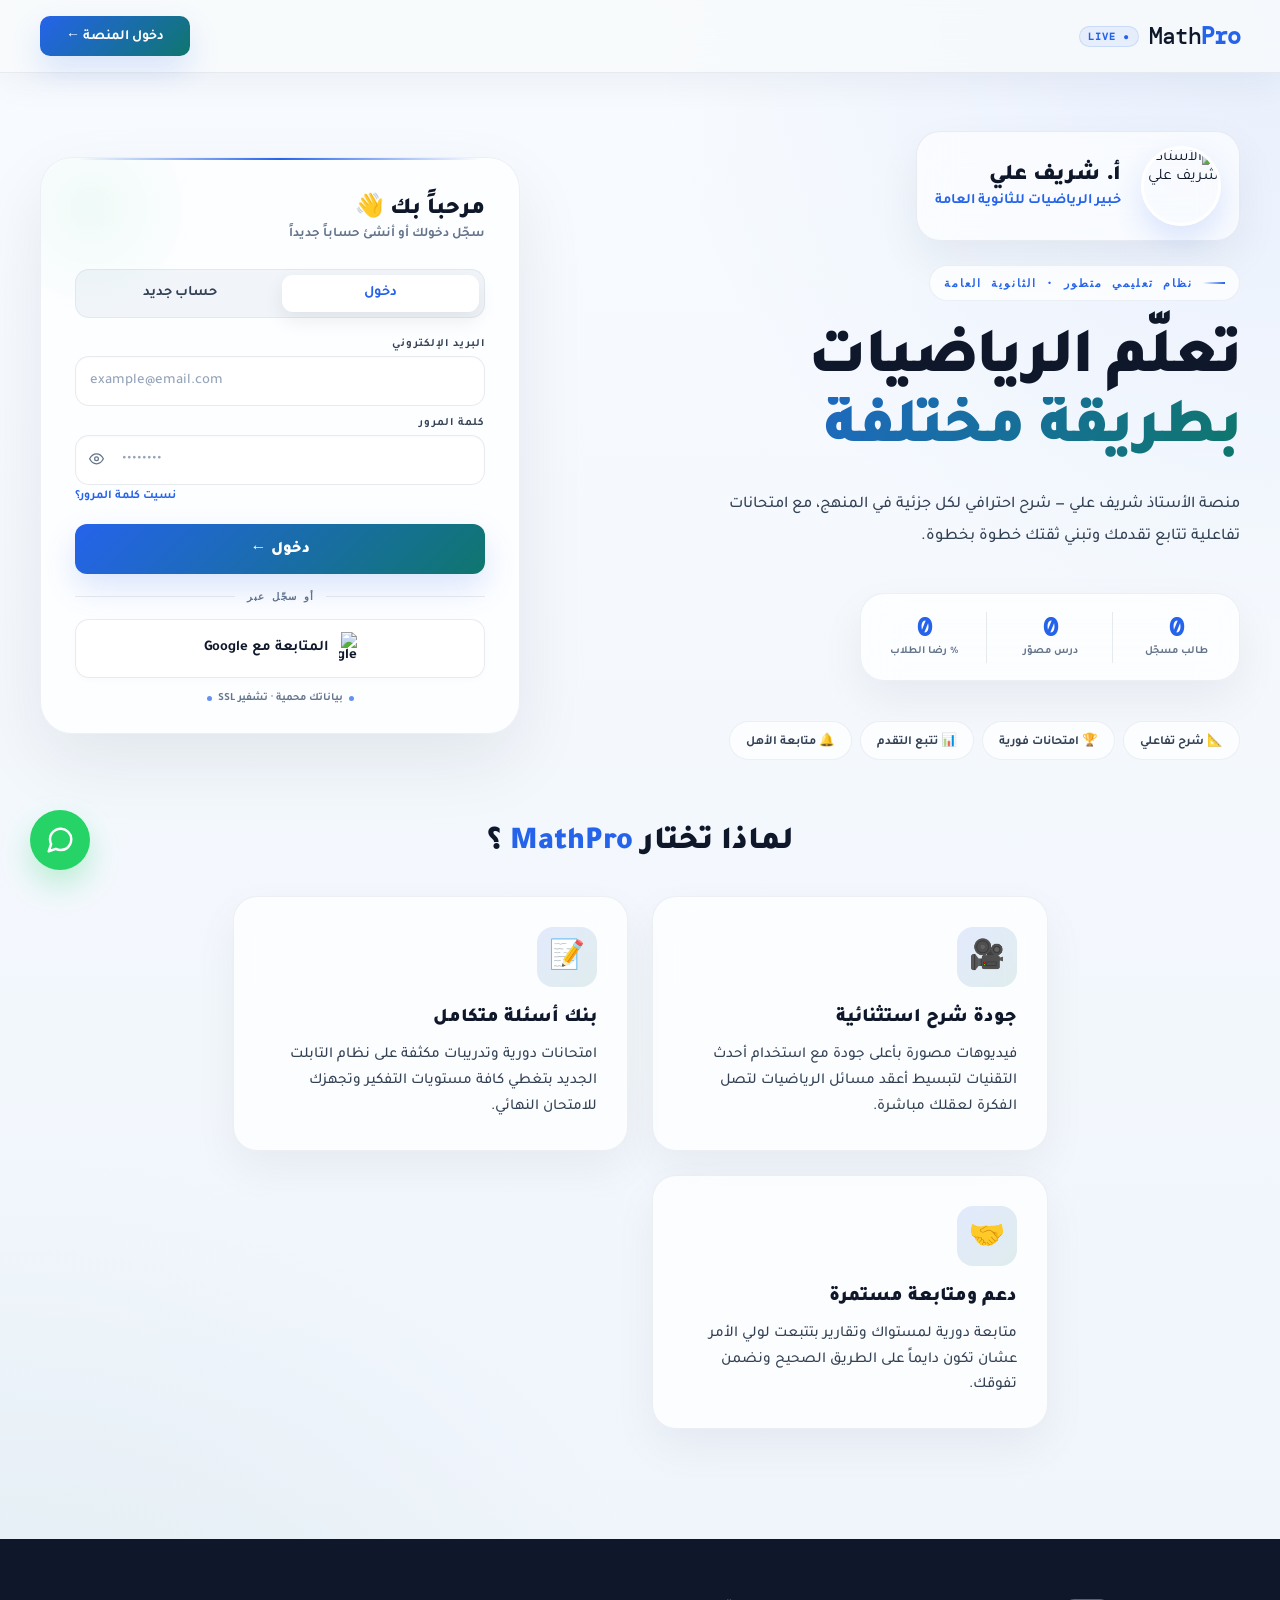
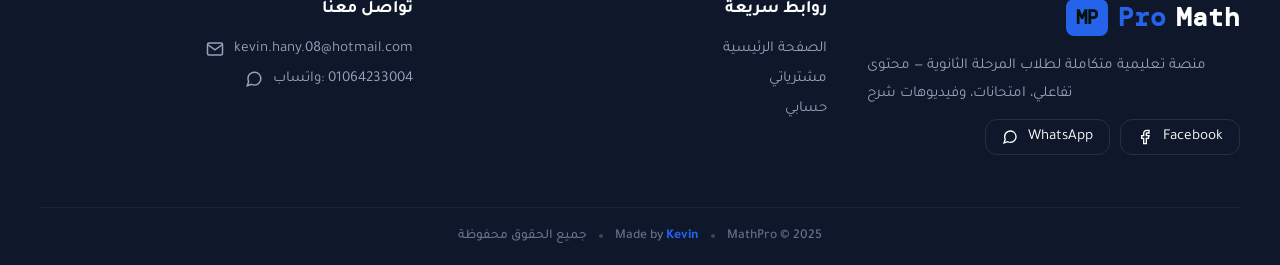
==== index.html @ 4f5ee16c "Update index.html" ====
<!DOCTYPE html>
<html lang="ar" dir="rtl">
<head>
    <meta charset="UTF-8">
    <meta name="viewport" content="width=device-width, initial-scale=1.0">
    <title>MathPro | الأستاذ شريف علي</title>
    <meta name="theme-color" content="#f8fafc">
    <link rel="preconnect" href="https://fonts.googleapis.com">
    <link href="https://fonts.googleapis.com/css2?family=Tajawal:wght@300;400;500;700;900&family=DM+Mono:wght@400;500&display=swap" rel="stylesheet">
    
    <script src="https://cdn.jsdelivr.net/npm/@supabase/supabase-js@2"></script>
    <script src="https://cdn.tailwindcss.com"></script>

<style>
*, *::before, *::after { box-sizing: border-box; margin: 0; padding: 0; }
html { scroll-behavior: smooth; }

/* 🔥 ألوان الـ Light Mode الجديدة 🔥 */
:root {
    --bg:   #f8fafc;       
    --bg2:  #ffffff;       
    --card: rgba(255, 255, 255, 0.9); 
    --border: rgba(0, 0, 0, 0.08);    
    --g1:   #00b578;       
    --g2:   #008f5e;
    --g3:   #006a45;
    --glow: rgba(0, 181, 120, 0.15);  
    --muted:#64748b;       
    --text: #0f172a;       
    --text2:#334155;       
    --mono: 'DM Mono', monospace;
    --sans: 'Tajawal', sans-serif;
}

body {
    font-family: var(--sans);
    background: var(--bg);
    color: var(--text);
    min-height: 100vh;
    overflow-x: hidden;
    cursor: none;
}
/* cursor */
#cur-dot {
    position:fixed; width:8px; height:8px;
    background:var(--g1); border-radius:50%;
    pointer-events:none; z-index:9999;
    transform:translate(-50%,-50%);
    box-shadow:0 0 12px var(--g1),0 0 30px var(--glow);
    transition:width .2s,height .2s;
}
#cur-ring {
    position:fixed; width:36px; height:36px;
    border:1px solid rgba(0,181,120,.4); border-radius:50%;
    pointer-events:none; z-index:9998;
    transform:translate(-50%,-50%);
}
/* canvas bg */
#cvs { position:fixed; inset:0; z-index:0; opacity:.8; }
/* noise overlay */
body::after {
    content:''; position:fixed; inset:0; z-index:1;
    pointer-events:none; opacity:.015; 
    background-image:url("data:image/svg+xml,%3Csvg viewBox='0 0 256 256' xmlns='http://www.w3.org/2000/svg'%3E%3Cfilter id='n'%3E%3CfeTurbulence type='fractalNoise' baseFrequency='.9' numOctaves='4' stitchTiles='stitch'/%3E%3C/filter%3E%3Crect width='100%25' height='100%25' filter='url(%23n)'/%3E%3C/svg%3E");
    background-size:180px;
}
/* page wrapper */
.page { position:relative; z-index:2; min-height:100vh; display:flex; flex-direction:column; }
/* nav */
nav {
    position:sticky; top:0; z-index:100;
    border-bottom:1px solid var(--border);
    backdrop-filter:blur(24px) saturate(1.5);
    background:rgba(255,255,255,.85); 
}
.nav-w {
    max-width:1300px; margin:0 auto;
    padding:0 40px; height:64px;
    display:flex; align-items:center; justify-content:space-between;
}
.logo { display:flex; align-items:center; gap:10px; text-decoration:none; }
.logo-wm {
    font-family:var(--mono); font-size:1.45rem; font-weight:500;
    letter-spacing:-1px; color:var(--text); 
}
.logo-wm b { color:var(--g1); }
.logo-chip {
    font-family:var(--mono); font-size:.6rem; font-weight:700;
    color:var(--g1); background:rgba(0,181,120,.1);
    border:1px solid rgba(0,181,120,.2);
    padding:3px 8px; border-radius:20px;
    letter-spacing:1px; text-transform:uppercase;
}
.logo-chip::before { content:'● '; animation:blink 2s infinite; }
@keyframes blink{0%,100%{opacity:1}50%{opacity:.2}}
.nav-btn {
    font-family:var(--sans); font-weight:700; font-size:.875rem;
    color:#ffffff; 
    background:linear-gradient(135deg,var(--g1) 0%,var(--g2) 100%);
    border:none; padding:10px 26px; border-radius:10px; cursor:pointer;
    transition:all .3s; box-shadow:0 4px 15px rgba(0,181,120,.2);
    position:relative; overflow:hidden;
}
.nav-btn::after {
    content:''; position:absolute; inset:0;
    background:linear-gradient(90deg,transparent,rgba(255,255,255,.2),transparent);
    transform:translateX(-100%); transition:transform .5s;
}
.nav-btn:hover::after { transform:translateX(100%); }
.nav-btn:hover { box-shadow:0 6px 20px rgba(0,181,120,.3); transform:translateY(-1px); }

/* main */
main {
    display:grid; grid-template-columns:1fr 480px;
    max-width:1300px; margin:0 auto;
    padding:48px 40px 64px; align-items:center; width:100%; gap: 40px;
}
@media(max-width:960px){
    main{grid-template-columns:1fr;padding:40px 20px;}
    .hero{text-align:center;}
    .hero-desc,.hero-stats,.feat-row, .teacher-profile{margin-left:auto;margin-right:auto;}
    .card-col{order:-1; margin-bottom: 40px;}
}

/* hero */
.hero{padding-left:16px;}
@media(max-width:960px){.hero{padding-left:0;}}
.eyebrow {
    display:inline-flex; align-items:center; gap:10px;
    font-family:var(--mono); font-size:.68rem; font-weight:700; letter-spacing:2px;
    text-transform:uppercase; color:var(--g1); margin-bottom:26px;
    opacity:0; animation:riseIn .7s .1s forwards;
}
.eyebrow-line{width:32px;height:1.5px;background:linear-gradient(to left,var(--g1),transparent);}

/* 👨‍🏫 صورة المدرس */
.teacher-profile {
    display: flex;
    align-items: center;
    gap: 20px;
    margin-bottom: 24px;
    opacity:0; animation:riseIn .7s .15s forwards;
}
.teacher-profile img {
    width: 80px;
    height: 80px;
    border-radius: 50%;
    object-fit: cover;
    border: 3px solid #ffffff;
    box-shadow: 0 10px 25px rgba(0,181,120,.2);
}
.teacher-profile .info h2 {
    font-size: 1.4rem;
    font-weight: 900;
    color: var(--text);
    margin-bottom: 4px;
}
.teacher-profile .info p {
    font-size: 0.9rem;
    color: var(--g1);
    font-weight: 700;
}

.hero-title {
    font-size:clamp(2.5rem,5vw,4.5rem); font-weight:900;
    line-height:1.1; letter-spacing:-1px; margin-bottom:22px;
    color: var(--text);
    opacity:0; animation:riseIn .7s .2s forwards;
}
.hero-title .accent {
    display:block;
    background:linear-gradient(120deg,var(--g1) 0%,var(--g2) 50%,var(--g1) 100%);
    background-size:200%;
    -webkit-background-clip:text; -webkit-text-fill-color:transparent; background-clip:text;
    animation:shimmer 4s linear infinite;
}
@keyframes shimmer{0%{background-position:0%}100%{background-position:200%}}
.hero-desc {
    color:var(--text2); font-size:1.05rem; line-height:1.85; font-weight:500;
    max-width:440px; margin-bottom:40px;
    opacity:0; animation:riseIn .7s .3s forwards;
}
/* stats */
.hero-stats {
    display:flex; align-items:stretch;
    margin-bottom:40px; max-width:380px;
    background:#ffffff;
    border:1px solid var(--border); border-radius:16px;
    box-shadow: 0 10px 30px rgba(0,0,0,0.03); 
    overflow:hidden;
    opacity:0; animation:riseIn .7s .4s forwards;
}
.stat-item{flex:1;padding:18px 20px;position:relative;text-align:center;}
.stat-item+.stat-item::before {
    content:''; position:absolute; right:0; top:20%; bottom:20%;
    width:1px; background:var(--border);
}
.stat-num{font-family:var(--mono);font-size:1.55rem;font-weight:700;color:var(--g1);line-height:1;margin-bottom:4px;}
.stat-lbl{font-size:.68rem;color:var(--muted);font-weight:700;}
/* pills */
.feat-row {
    display:flex; flex-wrap:wrap; gap:8px;
    opacity:0; animation:riseIn .7s .5s forwards;
}
.pill {
    display:flex; align-items:center; gap:7px;
    font-size:.78rem; font-weight:700; color:var(--text2);
    background:rgba(0,0,0,.03);
    border:1px solid var(--border);
    padding:7px 14px; border-radius:30px; transition:all .25s;
    cursor:default;
}
.pill:hover{border-color:rgba(0,181,120,.3);color:var(--g1);background:rgba(0,181,120,.05);}

/* auth card */
.card-col{opacity:0;animation:riseIn .8s .15s forwards;}
.auth-card {
    position:relative;
    background:var(--card);
    backdrop-filter:blur(40px);
    border:1px solid var(--border);
    border-radius:24px;
    padding:32px 32px 26px;
    box-shadow:0 30px 60px rgba(0,0,0,0.06),0 0 0 1px rgba(0,0,0,0.02); 
    overflow:hidden; transition:box-shadow .4s;
}
.auth-card::before {
    content:'';
    position:absolute;
    top:0;left:8%;right:8%;height:2px;
    background:linear-gradient(to right,transparent,var(--g1),transparent);
}
.auth-card::after {
    content:''; position:absolute;
    top:-60px;left:-60px;width:220px;height:220px;
    background:radial-gradient(circle,rgba(0,181,120,.05) 0%,transparent 70%);
    pointer-events:none;
}
/* card header */
.card-head{margin-bottom:22px;}
.card-title{font-size:1.28rem;font-weight:900;color:var(--text);}
.card-sub{font-size:.74rem;color:var(--muted);font-weight:600;margin-top:3px;}
/* tabs */
.tabs {
    display:flex; gap:4px;
    background:rgba(0,0,0,.04); 
    border:1px solid var(--border);
    border-radius:12px; padding:4px; margin-bottom:20px;
}
.tab {
    flex:1; padding:10px; background:none; border:none;
    border-radius:9px; font-family:var(--sans); font-weight:700; font-size:.9rem;
    cursor:pointer; color:var(--muted); transition:all .25s;
}
.tab.on {
    background:linear-gradient(135deg,var(--g1) 0%,var(--g2) 100%);
    color:#ffffff; box-shadow:0 4px 14px rgba(0,181,120,.25);
}
/* fields */
.fields{display:flex;flex-direction:column;gap:11px;}
.fw{display:flex;flex-direction:column;gap:5px;}
.flbl{font-size:.68rem;font-weight:700;color:var(--text2);letter-spacing:.8px;text-transform:uppercase;}
.f2col{display:grid;grid-template-columns:1fr 1fr;gap:10px;}
input.inp,select.inp {
    width:100%;
    background:rgba(0,0,0,.02)!important; 
    border:1px solid rgba(0,0,0,.1)!important; 
    color:var(--text)!important;
    padding:12px 14px; border-radius:10px;
    font-family:var(--sans); font-size:.92rem; font-weight:500;
    outline:none!important;
    transition:all .25s;
    -webkit-appearance:none;
}
input.inp:focus,select.inp:focus {
    border-color:var(--g1)!important;
    background:#ffffff!important;
    box-shadow:0 0 0 3px rgba(0,181,120,.15);
}
input.inp::placeholder{color:#94a3b8;}
select.inp{color:#94a3b8!important;}
select.inp.filled{color:var(--text)!important;}
select.inp option{background:#ffffff;color:var(--text);}
.pass-row{position:relative;}
.eye-btn {
    position:absolute;left:12px;top:50%;transform:translateY(-50%);
    background:none;border:none;color:var(--muted);cursor:pointer;
    line-height:1;padding:2px;transition:color .2s;
}
.eye-btn:hover{color:var(--g1);}
.pass-row input{padding-left:40px;}
/* forgot */
.forgot{text-align:left;margin:2px 0 10px;}
.forgot button {
    font-family:var(--sans);font-size:.75rem;font-weight:700;
    color:var(--g1);background:none;border:none;cursor:pointer;
    transition:opacity .2s;padding:0;
}
.forgot button:hover{opacity:.7;}
/* cta */
.cta-btn {
    width:100%;
    background:linear-gradient(135deg,var(--g1) 0%,var(--g2) 100%);
    color:#ffffff; border:none; padding:14px; border-radius:12px;
    font-family:var(--sans); font-size:1rem; font-weight:900;
    cursor:pointer;
    transition:all .3s;
    box-shadow:0 6px 24px rgba(0,181,120,.25);
    position:relative; overflow:hidden; margin-top:8px;
}
.cta-btn::before {
    content:''; position:absolute; inset:0;
    background:linear-gradient(90deg,transparent,rgba(255,255,255,.2),transparent);
    transform:translateX(-100%);
    transition:transform .6s;
}
.cta-btn:hover::before{transform:translateX(100%);}
.cta-btn:hover{transform:translateY(-2px);box-shadow:0 10px 30px rgba(0,181,120,.35);}
.cta-btn:active{transform:translateY(0);}
/* divider */
.or-line{display:flex;align-items:center;gap:12px;margin:16px 0;}
.or-bar{flex:1;height:1px;background:rgba(0,0,0,.08);}
.or-txt{font-family:var(--mono);font-size:.65rem;font-weight:700;letter-spacing:1px;color:var(--muted);white-space:nowrap;}
/* google */
.g-btn {
    width:100%; display:flex; align-items:center; justify-content:center; gap:10px;
    background:#ffffff; border:1px solid rgba(0,0,0,.15);
    padding:12px; border-radius:12px;
    font-family:var(--sans); font-weight:700; font-size:.92rem; color:var(--text);
    cursor:pointer; transition:all .25s;
    box-shadow: 0 2px 8px rgba(0,0,0,0.02);
}
.g-btn:hover{border-color:rgba(0,0,0,.3);background:#f8fafc;transform:translateY(-1px);box-shadow: 0 4px 12px rgba(0,0,0,0.05);}
.g-btn img{width:18px;}
/* trust */
.trust{display:flex;align-items:center;justify-content:center;gap:6px;margin-top:14px;}
.trust-dot{width:5px;height:5px;background:var(--g1);border-radius:50%;opacity:.7;}
.trust-txt{font-size:.68rem;color:var(--muted);font-weight:700;}

/* 🔥 قسم لماذا نحن 🔥 */
.why-us-section {
    max-width: 1300px;
    margin: 0 auto 80px;
    padding: 0 40px;
    position: relative;
    z-index: 2;
}
.why-title {
    text-align: center;
    font-size: 2.2rem;
    font-weight: 900;
    color: var(--text);
    margin-bottom: 40px;
}
.why-title span { color: var(--g1); }
.features-grid {
    display: grid;
    grid-template-columns: repeat(auto-fit, minmax(280px, 1fr));
    gap: 24px;
}
.feature-card {
    background: var(--bg2);
    border: 1px solid var(--border);
    border-radius: 20px;
    padding: 30px;
    transition: transform 0.3s, box-shadow 0.3s;
    box-shadow: 0 10px 30px rgba(0,0,0,0.03);
}
.feature-card:hover {
    transform: translateY(-5px);
    box-shadow: 0 20px 40px rgba(0,181,120,0.1);
    border-color: rgba(0,181,120,0.3);
}
.feature-icon {
    width: 60px;
    height: 60px;
    background: rgba(0,181,120,0.1);
    border-radius: 16px;
    display: flex;
    align-items: center;
    justify-content: center;
    font-size: 1.8rem;
    color: var(--g1);
    margin-bottom: 20px;
}
.feature-card h3 {
    font-size: 1.2rem;
    font-weight: 900;
    margin-bottom: 12px;
    color: var(--text);
}
.feature-card p {
    font-size: 0.95rem;
    color: var(--text2);
    line-height: 1.7;
    font-weight: 500;
}

/* 🔥 الفوتر الجديد المتوافق مع الصورة 🔥 */
footer {
    background-color: #04120d; 
    color: #e2e8f0;
    position: relative;
    z-index: 2;
    padding: 60px 40px 20px;
    border-top: 4px solid var(--g1);
}
.footer-container {
    max-width: 1300px;
    margin: 0 auto;
    display: grid;
    grid-template-columns: repeat(auto-fit, minmax(250px, 1fr));
    gap: 40px;
    margin-bottom: 40px;
    text-align: right;
}
.footer-col h4 {
    color: #ffffff;
    font-size: 1.1rem;
    font-weight: 700;
    margin-bottom: 20px;
}
.footer-col p, .footer-col a {
    color: #94a3b8;
    font-size: 0.95rem;
    margin-bottom: 12px;
    display: flex;
    align-items: center;
    gap: 10px;
    text-decoration: none;
    transition: color 0.2s;
}
.footer-col a:hover { color: var(--g1); }
.footer-col ul { list-style: none; }
.footer-col ul li { margin-bottom: 12px; }

/* لوجو الفوتر */
.footer-logo {
    display: flex;
    align-items: center;
    gap: 10px;
    margin-bottom: 16px;
    font-family: var(--mono);
    font-size: 1.6rem;
    font-weight: 700;
    color: #ffffff;
}
.footer-logo span { color: var(--g1); }
.footer-logo-box {
    background: var(--g1);
    color: #04120d;
    padding: 6px 10px;
    border-radius: 8px;
    font-size: 1.2rem;
    font-weight: 900;
}
.footer-desc {
    color: #94a3b8;
    line-height: 1.8;
    margin-bottom: 20px;
    font-size: 0.9rem;
}
.footer-socials {
    display: flex;
    gap: 10px;
}
.social-btn {
    display: flex;
    align-items: center;
    gap: 8px;
    padding: 8px 16px;
    border: 1px solid rgba(255,255,255,0.1);
    border-radius: 12px;
    color: #ffffff !important;
    font-size: 0.85rem;
    font-family: var(--sans);
    transition: all 0.3s;
}
.social-btn:hover {
    background: rgba(255,255,255,0.05);
    border-color: var(--g1);
}

.footer-bottom {
    max-width: 1300px;
    margin: 0 auto;
    padding-top: 20px;
    border-top: 1px solid rgba(255,255,255,0.05);
    display: flex;
    justify-content: center;
    align-items: center;
    gap: 12px;
    font-size: 0.85rem;
    color: #64748b;
    font-weight: 500;
    flex-wrap: wrap;
}
.footer-bottom b { color: var(--g1); }
.dot-sep { width: 4px; height: 4px; background: #64748b; border-radius: 50%; opacity: 0.5; }

/* 🔥 زر الواتساب العائم 🔥 */
.floating-wa {
    position: fixed;
    bottom: 30px;
    left: 30px;
    width: 60px;
    height: 60px;
    background-color: #25D366;
    color: white;
    border-radius: 50%;
    display: flex;
    align-items: center;
    justify-content: center;
    font-size: 30px;
    box-shadow: 0 4px 15px rgba(37, 211, 102, 0.4);
    z-index: 1000;
    transition: transform 0.3s, box-shadow 0.3s;
}
.floating-wa:hover {
    transform: translateY(-5px) scale(1.05);
    box-shadow: 0 8px 25px rgba(37, 211, 102, 0.6);
}

/* Popups */
.custom-popup-overlay {
    position: fixed; inset: 0; z-index: 9999;
    background: rgba(0,0,0,0.4); backdrop-filter: blur(8px);
    display: flex; align-items: center; justify-content: center;
    padding: 20px; opacity: 0; pointer-events: none;
    transition: opacity 0.3s ease;
}
.custom-popup-overlay.show { opacity: 1; pointer-events: all; }
.custom-popup-card {
    background: rgba(255,255,255,0.98);
    border: 1px solid var(--border);
    border-radius: 24px; padding: 40px 32px; width: 100%; max-width: 480px;
    text-align: center; transform: translateY(20px) scale(0.95);
    transition: transform 0.3s cubic-bezier(0.175, 0.885, 0.32, 1.275);
    box-shadow: 0 40px 80px rgba(0,0,0,0.15), 0 0 0 1px rgba(0,0,0,0.05);
    position: relative; overflow: hidden; max-height: 90vh; overflow-y: auto;
}
.custom-popup-overlay.show .custom-popup-card { transform: translateY(0) scale(1); }
.custom-popup-card::before {
    content: ''; position: absolute; top: 0;
    left: 15%; right: 15%; height: 3px;
    background: linear-gradient(to right, transparent, var(--g1), transparent);
}
.popup-icon {
    font-size: 2.8rem; margin-bottom: 16px;
    display: inline-flex; align-items: center; justify-content: center;
    width: 72px; height: 72px; background: rgba(0,181,120,.08);
    border: 1px solid rgba(0,181,120,.2); border-radius: 20px;
}
.popup-title { font-size: 1.4rem; font-weight: 900; color: var(--text); margin-bottom: 8px; }
.popup-sub { font-size: 0.88rem; color: var(--text2); margin-bottom: 24px; line-height: 1.6; font-weight:500;}
.popup-input-wrap { margin-bottom: 24px; text-align: right; }
.popup-input-wrap .flbl { display: block; margin-bottom: 8px; }
.popup-cancel-btn {
    background: transparent; border: none; color: var(--muted);
    font-family: var(--sans); font-size: 0.9rem; font-weight: 700;
    cursor: pointer; margin-top: 16px; transition: color 0.2s; padding: 8px;
}
.popup-cancel-btn:hover { color: #ef4444; }

@keyframes riseIn{from{opacity:0;transform:translateY(20px)}to{opacity:1;transform:translateY(0)}}
.hidden{display:none!important;}
::-webkit-scrollbar{width:5px;}
::-webkit-scrollbar-track{background:var(--bg);}
::-webkit-scrollbar-thumb{background:var(--muted);border-radius:2px;}


/* ===== Calm redesign + better form UX ===== */
:root {
    --bg: #f3f7fb;
    --bg2: #ffffff;
    --card: rgba(255,255,255,0.82);
    --border: rgba(148,163,184,0.22);
    --g1: #2563eb;
    --g2: #0f766e;
    --g3: #1e293b;
    --glow: rgba(37,99,235,0.12);
    --muted: #64748b;
    --text: #0f172a;
    --text2: #334155;
}
body {
    background:
        radial-gradient(circle at top right, rgba(37,99,235,0.08), transparent 28%),
        radial-gradient(circle at bottom left, rgba(15,118,110,0.08), transparent 32%),
        linear-gradient(180deg, #f8fbff 0%, #eef4fb 100%);
    cursor: auto;
}
#cur-dot, #cur-ring, #cvs { display: none !important; }
body::after { display: none; }
nav {
    background: rgba(248,250,252,0.82);
    border-bottom: 1px solid rgba(148,163,184,0.18);
    box-shadow: 0 10px 35px rgba(15,23,42,0.05);
}
.nav-w { height: 72px; }
.logo-chip {
    color: var(--g1);
    background: rgba(37,99,235,0.08);
    border-color: rgba(37,99,235,0.14);
}
.nav-btn,
.cta-btn {
    background: linear-gradient(135deg, var(--g1) 0%, var(--g2) 100%);
    box-shadow: 0 14px 32px rgba(37,99,235,0.16);
}
main {
    padding-top: 58px;
    gap: 54px;
}
.hero { padding-left: 0; }
.teacher-profile {
    width: fit-content;
    background: rgba(255,255,255,0.62);
    border: 1px solid rgba(148,163,184,0.18);
    padding: 14px 18px;
    border-radius: 24px;
    box-shadow: 0 18px 45px rgba(15,23,42,0.06);
}
.teacher-profile img {
    border-color: rgba(255,255,255,0.95);
    box-shadow: 0 14px 30px rgba(37,99,235,0.15);
}
.eyebrow {
    background: rgba(255,255,255,0.75);
    border: 1px solid rgba(148,163,184,0.16);
    padding: 10px 14px;
    border-radius: 999px;
}
.eyebrow-line {
    width: 22px;
    background: linear-gradient(to left, var(--g1), transparent);
}
.hero-title {
    font-size: clamp(2.7rem, 5vw, 4.7rem);
    letter-spacing: -1.8px;
    max-width: 650px;
}
.hero-desc {
    max-width: 540px;
    font-size: 1.02rem;
    line-height: 1.95;
}
.hero-stats,
.feature-card,
.auth-card,
.custom-popup-card,
.teacher-profile,
.pill {
    backdrop-filter: blur(18px);
    -webkit-backdrop-filter: blur(18px);
}
.hero-stats {
    background: rgba(255,255,255,0.72);
    border-color: rgba(148,163,184,0.16);
    border-radius: 24px;
    box-shadow: 0 18px 45px rgba(15,23,42,0.06);
}
.stat-item { padding: 22px 20px; }
.pill {
    background: rgba(255,255,255,0.72);
    border-color: rgba(148,163,184,0.16);
    padding: 10px 16px;
}
.auth-card {
    background: rgba(255,255,255,0.76);
    border-radius: 32px;
    border-color: rgba(148,163,184,0.16);
    box-shadow: 0 28px 70px rgba(15,23,42,0.08);
    padding: 34px 34px 28px;
}
.card-head { margin-bottom: 26px; }
.card-title { font-size: 1.45rem; }
.card-sub { font-size: 0.82rem; }
.tabs {
    background: rgba(241,245,249,0.95);
    border-color: rgba(148,163,184,0.16);
    padding: 5px;
    border-radius: 14px;
}
.tab {
    color: var(--text2);
    border-radius: 11px;
}
.tab.on {
    background: #ffffff;
    color: var(--g1);
    box-shadow: 0 8px 20px rgba(15,23,42,0.08);
}
.flbl {
    color: var(--text2);
    font-size: 0.7rem;
    letter-spacing: 1px;
}
input.inp, select.inp {
    background: rgba(255,255,255,0.95) !important;
    border: 1px solid rgba(148,163,184,0.22) !important;
    border-radius: 14px;
    min-height: 50px;
    box-shadow: inset 0 1px 2px rgba(15,23,42,0.02);
}
input.inp:focus, select.inp:focus {
    border-color: rgba(37,99,235,0.55) !important;
    box-shadow: 0 0 0 4px rgba(37,99,235,0.12);
}
.pass-row input { padding-left: 46px; }
.eye-btn:hover,
.forgot button,
.popup-cancel-btn:hover,
.footer-col a:hover,
.social-btn:hover { color: var(--g1); }
.g-btn {
    background: rgba(255,255,255,0.9);
    border-color: rgba(148,163,184,0.22);
    border-radius: 14px;
}
.why-title {
    font-size: 2rem;
    margin-bottom: 34px;
}
.feature-card {
    background: rgba(255,255,255,0.74);
    border-color: rgba(148,163,184,0.16);
    border-radius: 24px;
    box-shadow: 0 18px 45px rgba(15,23,42,0.05);
}
.feature-icon {
    background: linear-gradient(135deg, rgba(37,99,235,0.12), rgba(15,118,110,0.12));
    color: var(--g1);
}
footer {
    background: #0f172a;
    border-top: none;
    margin-top: 30px;
}
.floating-wa {
    box-shadow: 0 14px 30px rgba(37, 211, 102, 0.28);
}
.custom-popup-card {
    background: rgba(255,255,255,0.84);
    border-radius: 30px;
}
@media (max-width: 960px) {
    .teacher-profile,
    .hero-stats,
    .feat-row {
        margin-right: auto;
    }
    .auth-card { padding: 28px 22px 22px; }
}

</style>
</head>
<body>
<div id="cur-dot"></div>
<div id="cur-ring"></div>
<canvas id="cvs"></canvas>

<div id="resetPopupOverlay" class="custom-popup-overlay">
    <div class="custom-popup-card">
        <div class="popup-icon">🔐</div>
        <h3 class="popup-title">تحديث كلمة المرور</h3>
        <p class="popup-sub">أهلاً بك مجدداً! قم بتعيين كلمة مرور جديدة لحسابك تتكون من 6 أحرف أو أرقام على الأقل.</p>
        <div class="popup-input-wrap">
            <span class="flbl">كلمة المرور الجديدة</span>
            <input type="password" id="newPasswordInput" name="new-password" class="inp" placeholder="••••••••" autocomplete="new-password" minlength="6" dir="ltr">
        </div>
        <button type="button" id="confirmResetBtn" class="cta-btn">حفظ وتأكيد الدخول</button>
        <button type="button" id="cancelResetBtn" class="popup-cancel-btn">إلغاء التحديث</button>
    </div>
</div>

<div id="otpResetPopupOverlay" class="custom-popup-overlay">
    <div class="custom-popup-card">
        <div class="popup-icon">📧</div>
        <h3 class="popup-title">أدخل كود التحقق</h3>
        <p class="popup-sub">تم إرسال كود مكون من 6 أرقام إلى بريدك الإلكتروني. الرجاء إدخاله هنا مع كلمة المرور الجديدة.</p>
        <div class="popup-input-wrap">
           <span class="flbl">كود التحقق (8 أرقام)</span>
           <input type="text" id="otpCodeInput" name="one-time-code" class="inp" placeholder="12345678" style="margin-bottom: 16px; letter-spacing: 4px; text-align: center; font-size: 1.2rem; font-weight: 700;" maxlength="8" autocomplete="one-time-code" inputmode="numeric" pattern="[0-9]*" dir="ltr">
            <span class="flbl">كلمة المرور الجديدة</span>
            <input type="password" id="otpNewPasswordInput" name="otp-new-password" class="inp" placeholder="••••••••" autocomplete="new-password" minlength="8" dir="ltr">
        </div>
        <button type="button" id="verifyOtpBtn" class="cta-btn">تأكيد وتغيير كلمة المرور</button>
        <button type="button" id="cancelOtpBtn" class="popup-cancel-btn">إلغاء</button>
    </div>
</div>

<div id="googleProfilePopup" class="custom-popup-overlay">
    <div class="custom-popup-card">
        <div class="popup-icon">📱</div>
        <h3 class="popup-title">خطوة أخيرة يا بطل!</h3>
        <p class="popup-sub">عشان نكمل حسابك ونعرضلك الكورسات المناسبة، محتاجين البيانات دي.</p>
        <div class="popup-input-wrap">
            <span class="flbl">الصف الدراسي</span>
            <select id="googleGrade" class="inp" style="margin-bottom: 12px;" onchange="this.classList.add('filled')">
                <option value="" disabled selected>اختر الصف...</option>
                <option value="1">الصف الأول الثانوي</option>
                <option value="2">الصف الثاني الثانوي</option>
                <option value="3">الصف الثالث الثانوي</option>
            </select>
            <span class="flbl">رقم تليفونك</span>
            <input type="text" id="googlePhone" name="googlePhone" class="inp" placeholder="01xxxxxxxxx" style="margin-bottom: 12px;" autocomplete="tel" inputmode="tel" dir="ltr">
            <span class="flbl">رقم ولي الأمر</span>
            <input type="text" id="googleParentPhone" name="googleParentPhone" class="inp" placeholder="01xxxxxxxxx" autocomplete="tel" inputmode="tel" dir="ltr">
        </div>
        <button type="button" id="saveGoogleProfileBtn" class="cta-btn">حفظ ودخول المنصة 🚀</button>
    </div>
</div>

<div class="page">
<nav>
    <div class="nav-w">
        <a class="logo" href="#">
            <span class="logo-wm">Math<b>Pro</b></span>
            <span class="logo-chip">LIVE</span>
        </a>
        <button class="nav-btn" onclick="document.querySelector('.card-col').scrollIntoView({behavior:'smooth'})">دخول المنصة ←</button>
    </div>
</nav>

<main>
    <div class="hero">
        <div class="teacher-profile">
            <img src="https://via.placeholder.com/150" alt="الأستاذ شريف علي" id="teacherImage">
            <div class="info">
                <h2>أ. شريف علي</h2>
                <p>خبير الرياضيات للثانوية العامة</p>
            </div>
        </div>

        <div class="eyebrow">
            <span class="eyebrow-line"></span>
            نظام تعليمي متطور · الثانوية العامة
        </div>
        <h1 class="hero-title">
            تعلّم الرياضيات
            <span class="accent">بطريقة مختلفة</span>
        </h1>
        <p class="hero-desc">منصة الأستاذ شريف علي — شرح احترافي لكل جزئية في المنهج، مع امتحانات تفاعلية تتابع تقدمك وتبني ثقتك خطوة بخطوة.</p>

        <div class="hero-stats">
            <div class="stat-item"><div class="stat-num" data-count="500">0</div><div class="stat-lbl">طالب مسجّل</div></div>
            <div class="stat-item"><div class="stat-num" data-count="120">0</div><div class="stat-lbl">درس مصوّر</div></div>
            <div class="stat-item"><div class="stat-num" data-count="98">0</div><div class="stat-lbl">% رضا الطلاب</div></div>
        </div>

        <div class="feat-row">
            <div class="pill">📐 شرح تفاعلي</div>
            <div class="pill">🏆 امتحانات فورية</div>
            <div class="pill">📊 تتبع التقدم</div>
            <div class="pill">🔔 متابعة الأهل</div>
        </div>
    </div>

    <div class="card-col">
        <div class="auth-card" id="authCard">
            <div class="card-head">
                <div class="card-title">مرحباً بك 👋</div>
                <div class="card-sub">سجّل دخولك أو أنشئ حساباً جديداً</div>
            </div>

            <div class="tabs">
                <button type="button" class="tab on" id="loginTab">دخول</button>
                <button type="button" class="tab" id="signupTab">حساب جديد</button>
            </div>

            <form id="authForm" autocomplete="on">
            <div id="extraFields" class="hidden fields" style="margin-bottom:11px;">
                <div class="fw">
                    <span class="flbl">الاسم الرباعي</span>
                    <input id="userName" name="name" class="inp" placeholder="اكتب اسمك كاملاً..." autocomplete="name">
                </div>

                <div class="fw">
                    <span class="flbl">الصف الدراسي</span>
                    <select id="userGrade" class="inp" onchange="this.classList.add('filled')">
                        <option value="" disabled selected>اختر الصف...</option>
                        <option value="1">الصف الأول الثانوي</option>
                        <option value="2">الصف الثاني الثانوي</option>
                        <option value="3">الصف الثالث الثانوي</option>
                    </select>
                </div>
                
                <div class="f2col">
                    <div class="fw"><span class="flbl">رقم الطالب</span><input id="userPhone" name="phone" class="inp" placeholder="01xxxxxxxxx" autocomplete="tel" inputmode="tel" dir="ltr"></div>
                    <div class="fw"><span class="flbl">رقم ولي الأمر</span><input id="parentPhone" name="parentPhone" class="inp" placeholder="01xxxxxxxxx" autocomplete="tel" inputmode="tel" dir="ltr"></div>
                </div>
            </div>

            <div class="fields">
                <div class="fw">
                    <span class="flbl">البريد الإلكتروني</span>
                    <input id="email" name="email" type="email" class="inp" placeholder="example@email.com" autocomplete="email" autocapitalize="off" spellcheck="false" inputmode="email" dir="ltr">
                </div>
                <div class="fw">
                    <span class="flbl">كلمة المرور</span>
                    <div class="pass-row">
                        <input id="password" name="password" type="password" class="inp" placeholder="••••••••" autocomplete="current-password" minlength="6" dir="ltr">
                        <button type="button" class="eye-btn" id="eyeBtn">
                            <svg width="15" height="15" viewBox="0 0 24 24" fill="none" stroke="currentColor" stroke-width="2"><path d="M1 12s4-8 11-8 11 8 11 8-4 8-11 8-11-8-11-8z"/><circle cx="12" cy="12" r="3"/></svg>
                        </button>
                    </div>
                </div>
            </div>

            <div id="forgotArea" class="forgot">
                <button type="button" id="forgotBtn">نسيت كلمة المرور؟</button>
            </div>

            <button type="submit" class="cta-btn" id="actionBtn">دخول ←</button>

            <div class="or-line">
                <div class="or-bar"></div>
                <span class="or-txt">أو سجّل عبر</span>
                <div class="or-bar"></div>
            </div>

            <button type="button" class="g-btn" id="googleBtn">
                <img src="https://www.gstatic.com/firebasejs/ui/2.0.0/images/auth/google.svg" alt="Google">
                المتابعة مع Google
            </button>

            <div class="trust">
                <div class="trust-dot"></div>
                <span class="trust-txt">بياناتك محمية · تشفير SSL</span>
                <div class="trust-dot"></div>
            </div>
            </form>
        </div>
    </div>
</main>

<section class="why-us-section">
    <h2 class="why-title">لماذا تختار <span>MathPro</span> ؟</h2>
    <div class="features-grid">
        <div class="feature-card">
            <div class="feature-icon">🎥</div>
            <h3>جودة شرح استثنائية</h3>
            <p>فيديوهات مصورة بأعلى جودة مع استخدام أحدث التقنيات لتبسيط أعقد مسائل الرياضيات لتصل الفكرة لعقلك مباشرة.</p>
        </div>
        <div class="feature-card">
            <div class="feature-icon">📝</div>
            <h3>بنك أسئلة متكامل</h3>
            <p>امتحانات دورية وتدريبات مكثفة على نظام التابلت الجديد بتغطي كافة مستويات التفكير وتجهزك للامتحان النهائي.</p>
        </div>
        <div class="feature-card">
            <div class="feature-icon">🤝</div>
            <h3>دعم ومتابعة مستمرة</h3>
            <p>متابعة دورية لمستواك وتقارير بتتبعت لولي الأمر عشان تكون دايماً على الطريق الصحيح ونضمن تفوقك.</p>
        </div>
    </div>
</section>

<a href="https://wa.me/201064233004" class="floating-wa" target="_blank" title="تواصل معنا عبر واتساب">
    <svg width="30" height="30" viewBox="0 0 24 24" fill="none" stroke="currentColor" stroke-width="2" stroke-linecap="round" stroke-linejoin="round">
        <path d="M21 11.5a8.38 8.38 0 0 1-.9 3.8 8.5 8.5 0 0 1-7.6 4.7 8.38 8.38 0 0 1-3.8-.9L3 21l1.9-5.7a8.38 8.38 0 0 1-.9-3.8 8.5 8.5 0 0 1 4.7-7.6 8.38 8.38 0 0 1 3.8-.9h.5a8.48 8.48 0 0 1 8 8v.5z"></path>
    </svg>
</a>

<footer>
    <div class="footer-container">
        <div class="footer-col" style="text-align: left;">
            <div class="footer-logo">Math<span>Pro</span> <div class="footer-logo-box">MP</div></div>
            <p class="footer-desc" style="text-align: left;">
                منصة تعليمية متكاملة لطلاب المرحلة الثانوية — محتوى تفاعلي، امتحانات، وفيديوهات شرح
            </p>
            <div class="footer-socials" style="justify-content: flex-start;">
                <a href="#" class="social-btn">Facebook <svg width="16" height="16" viewBox="0 0 24 24" fill="none" stroke="currentColor" stroke-width="2"><path d="M18 2h-3a5 5 0 0 0-5 5v3H7v4h3v8h4v-8h3l1-4h-4V7a1 1 0 0 1 1-1h3z"></path></svg></a>
                <a href="https://wa.me/201064233004" target="_blank" class="social-btn">WhatsApp <svg width="16" height="16" viewBox="0 0 24 24" fill="none" stroke="currentColor" stroke-width="2"><path d="M21 11.5a8.38 8.38 0 0 1-.9 3.8 8.5 8.5 0 0 1-7.6 4.7 8.38 8.38 0 0 1-3.8-.9L3 21l1.9-5.7a8.38 8.38 0 0 1-.9-3.8 8.5 8.5 0 0 1 4.7-7.6 8.38 8.38 0 0 1 3.8-.9h.5a8.48 8.48 0 0 1 8 8v.5z"></path></svg></a>
            </div>
        </div>
        
        <div class="footer-col">
            <h4>روابط سريعة</h4>
            <ul>
                <li><a href="#">الصفحة الرئيسية</a></li>
                <li><a href="#">مشترياتي</a></li>
                <li><a href="#">حسابي</a></li>
            </ul>
        </div>
        
        <div class="footer-col">
            <h4>تواصل معنا</h4>
            <p>kevin.hany.08@hotmail.com <svg width="18" height="18" viewBox="0 0 24 24" fill="none" stroke="currentColor" stroke-width="2"><path d="M4 4h16c1.1 0 2 .9 2 2v12c0 1.1-.9 2-2 2H4c-1.1 0-2-.9-2-2V6c0-1.1.9-2 2-2z"></path><polyline points="22,6 12,13 2,6"></polyline></svg></p>
            <p>01064233004 :واتساب <svg width="18" height="18" viewBox="0 0 24 24" fill="none" stroke="currentColor" stroke-width="2"><path d="M21 11.5a8.38 8.38 0 0 1-.9 3.8 8.5 8.5 0 0 1-7.6 4.7 8.38 8.38 0 0 1-3.8-.9L3 21l1.9-5.7a8.38 8.38 0 0 1-.9-3.8 8.5 8.5 0 0 1 4.7-7.6 8.38 8.38 0 0 1 3.8-.9h.5a8.48 8.48 0 0 1 8 8v.5z"></path></svg></p>
        </div>
    </div>
    
    <div class="footer-bottom">
        <span>MathPro © 2025</span>
        <div class="dot-sep"></div>
        <span>Made by <b>Kevin</b></span>
        <div class="dot-sep"></div>
        <span>جميع الحقوق محفوظة</span>
    </div>
</footer>
</div>

<script>
    // 1. إعدادات Supabase
    const SUPABASE_URL = "https://kspfjzewkpfoeyocbzbm.supabase.co"; 
    const SUPABASE_ANON_KEY = "sb_publishable_4RiANbDn7lrulIbcXHS_3A_ANMSwaYp";
    const supabaseClient = window.supabase.createClient(SUPABASE_URL, SUPABASE_ANON_KEY);
    const adminEmail = "kevin.hany.08@proton.me";

    function getLocalDeviceId() {
        let did = localStorage.getItem('mp_device_id');
        if (!did) {
            did = 'dev_' + Math.random().toString(36).substr(2, 9) + '_' + Date.now();
            localStorage.setItem('mp_device_id', did);
        }
        return did;
    }

    function rememberLastEmail(email) {
        if (email) localStorage.setItem('mp_last_email', email.trim());
    }

    function preloadLastEmail() {
        const savedEmail = localStorage.getItem('mp_last_email');
        const emailInput = document.getElementById('email');
        if (savedEmail && emailInput && !emailInput.value) {
            emailInput.value = savedEmail;
        }
    }

    function isUserBlocked(userRecord = {}) {
        if (!userRecord || typeof userRecord !== 'object') return false;

        const directFlags = [
            userRecord.blocked,
            userRecord.is_blocked,
            userRecord.isblocked,
            userRecord.banned,
            userRecord.is_banned,
            userRecord.disabled,
            userRecord.suspended
        ];
        if (directFlags.some(value => value === true)) return true;

        const statuses = [
            userRecord.status,
            userRecord.account_status,
            userRecord.access_status,
            userRecord.user_status
        ]
            .filter(value => typeof value === 'string')
            .map(value => value.trim().toLowerCase());

        if (statuses.some(value => ['blocked', 'block', 'banned', 'disabled', 'suspended', 'inactive'].includes(value))) {
            return true;
        }

        if (userRecord.blocked_until) {
            const untilDate = new Date(userRecord.blocked_until);
            if (!Number.isNaN(untilDate.getTime()) && untilDate.getTime() > Date.now()) {
                return true;
            }
        }

        return false;
    }

    async function handleBlockedUser(userRecord, message = "⛔ هذا الحساب محظور حالياً من لوحة المدرس. تواصل مع الإدارة لاستعادة الوصول.") {
        if (!isUserBlocked(userRecord)) return false;
        await supabaseClient.auth.signOut();
        alert(message);
        return true;
    }

    async function checkSessionOnLoad() {
        const { data: { session } } = await supabaseClient.auth.getSession();
        if (!session) return;

        const user = session.user;
        rememberLastEmail(user.email || '');

        if (user.email === adminEmail) {
            window.location.href = "teacher-dashboard.html";
            return;
        }

        const { data: dbUser } = await supabaseClient.from('users').select('*').eq('id', user.id).single();

        if (await handleBlockedUser(dbUser)) {
            return;
        }

        const deviceId = getLocalDeviceId();
        let userDevices = Array.isArray(dbUser?.devices) ? dbUser.devices : [];

        if (!userDevices.includes(deviceId)) {
            if (userDevices.length >= 2) {
                await supabaseClient.auth.signOut();
                alert("⚠️ عذراً، لا يمكنك الدخول من أكثر من جهازين. هذا الحساب مسجل على الحد الأقصى للأجهزة.");
                return;
            }

            userDevices.push(deviceId);
            if (dbUser) {
                await supabaseClient.from('users').update({ devices: userDevices }).eq('id', user.id);
            }
        }

        if (!dbUser || !dbUser.phone || !dbUser.parentphone) {
            document.getElementById('googleProfilePopup').classList.add('show');

            document.getElementById('saveGoogleProfileBtn').onclick = async () => {
                const grade = document.getElementById('googleGrade').value;
                const phone = document.getElementById('googlePhone').value;
                const parentPhone = document.getElementById('googleParentPhone').value;
                const btn = document.getElementById('saveGoogleProfileBtn');

                if (!grade || !phone || !parentPhone) return alert("من فضلك أكمل جميع البيانات!");

                btn.textContent = "جاري الحفظ...";
                const name = user.user_metadata?.full_name || "طالب جديد";

                const { error } = await supabaseClient.from('users').upsert({
                    id: user.id,
                    email: user.email,
                    name: name,
                    grade: grade,
                    phone: phone,
                    parentphone: parentPhone,
                    studentid: Math.floor(100000 + Math.random() * 900000).toString(),
                    role: 'student',
                    devices: userDevices
                });

                if (error) {
                    alert("خطأ: " + error.message);
                    btn.textContent = "حفظ ودخول المنصة 🚀";
                } else {
                    window.location.href = "dashboard.html";
                }
            };
        } else {
            window.location.href = "dashboard.html";
        }
    }

    preloadLastEmail();
    checkSessionOnLoad();

    supabaseClient.auth.onAuthStateChange(async (event, session) => {
        if (event === 'PASSWORD_RECOVERY') {
            const popup = document.getElementById('resetPopupOverlay');
            const passInput = document.getElementById('newPasswordInput');
            const confirmBtn = document.getElementById('confirmResetBtn');
            const cancelBtn = document.getElementById('cancelResetBtn');
            
            popup.classList.add('show');
            
            confirmBtn.onclick = async () => {
                const newPass = passInput.value;
                if(newPass.length < 6) return alert("كلمة المرور يجب أن تكون 6 أحرف أو أكثر");
             
                confirmBtn.textContent = "جاري الحفظ...";
                const { error } = await supabaseClient.auth.updateUser({ password: newPass });
                
                if(error) {
                    alert("حدث خطأ أثناء التحديث: " + error.message);
                    confirmBtn.textContent = "حفظ وتأكيد الدخول";
                } else {
                    confirmBtn.style.background = "#22c55e";
                    confirmBtn.textContent = "تم التحديث بنجاح! ✅";
                    setTimeout(() => {
                        supabaseClient.auth.signOut(); 
                        popup.classList.remove('show');
                        passInput.value = "";
                        confirmBtn.style.background = "";
                        confirmBtn.textContent = "حفظ وتأكيد الدخول";
                    }, 2000);
                }
            };
            cancelBtn.onclick = () => {
                popup.classList.remove('show');
                supabaseClient.auth.signOut();
            };
        }
    });

    // 2. التبديل بين الدخول وحساب جديد
    let mode = "login";
    const lTab = document.getElementById("loginTab");
    const sTab = document.getElementById("signupTab");
    const extra = document.getElementById("extraFields");
    const btn = document.getElementById("actionBtn");
    const fa = document.getElementById("forgotArea");
    const authForm = document.getElementById("authForm");
    const passwordInput = document.getElementById("password");

    function syncAuthModeUI() {
        passwordInput.setAttribute('autocomplete', mode === 'login' ? 'current-password' : 'new-password');
        passwordInput.setAttribute('aria-label', mode === 'login' ? 'كلمة المرور الحالية' : 'كلمة المرور الجديدة');
    }

    sTab.onclick = () => {
        mode = "signup";
        extra.classList.remove("hidden");
        btn.textContent = "إنشاء حساب جديد ←";
        fa.classList.add("hidden");
        sTab.classList.add("on");
        lTab.classList.remove("on");
        syncAuthModeUI();
    };
    lTab.onclick = () => {
        mode = "login";
        extra.classList.add("hidden");
        btn.textContent = "دخول ←";
        fa.classList.remove("hidden");
        lTab.classList.add("on");
        sTab.classList.remove("on");
        syncAuthModeUI();
    };
    syncAuthModeUI();

    // 3. التسجيل والدخول
    authForm.addEventListener("submit", async (event) => {
        event.preventDefault();

        const e = document.getElementById("email").value.trim();
        const p = document.getElementById("password").value;

        try {
            if (mode === "signup") {
                const n = document.getElementById("userName").value.trim();
                const g = document.getElementById("userGrade").value;
                const ph = document.getElementById("userPhone").value.trim();
                const pp = document.getElementById("parentPhone").value.trim();

                if (!n || !g || !ph || !pp || !e || !p) return alert("من فضلك أكمل جميع البيانات أولاً");

                btn.textContent = "جاري الإنشاء...";
                const { data, error } = await supabaseClient.auth.signUp({
                    email: e,
                    password: p,
                    options: {
                        data: { full_name: n }
                    }
                });
                if (error) throw error;

                if (data.user) {
                    const deviceId = getLocalDeviceId();
                    const { error: insertError } = await supabaseClient.from('users').insert([{
                        id: data.user.id,
                        name: n,
                        email: e,
                        grade: g,
                        phone: ph,
                        parentphone: pp,
                        studentid: Math.floor(100000 + Math.random() * 900000).toString(),
                        role: "student",
                        devices: [deviceId]
                    }]);
                    if (insertError) throw insertError;
                }

                rememberLastEmail(e);
                window.location.href = "dashboard.html";
            } else {
                btn.textContent = "جاري الدخول...";
                const { data, error } = await supabaseClient.auth.signInWithPassword({ email: e, password: p });
                if (error) throw error;

                rememberLastEmail(e);

                if (e === adminEmail) {
                    window.location.href = "teacher-dashboard.html";
                    return;
                }

                const { data: dbUser } = await supabaseClient.from('users').select('*').eq('id', data.user.id).single();

                if (await handleBlockedUser(dbUser)) {
                    btn.textContent = "دخول ←";
                    return;
                }

                const deviceId = getLocalDeviceId();
                let userDevices = Array.isArray(dbUser?.devices) ? dbUser.devices : [];
                if (!userDevices.includes(deviceId)) {
                    if (userDevices.length >= 2) {
                        await supabaseClient.auth.signOut();
                        alert("⚠️ لا يمكنك الدخول. لقد وصلت للحد الأقصى (جهازين) لهذا الحساب. الرجاء التواصل مع الإدارة.");
                        btn.textContent = "دخول ←";
                        return;
                    } else {
                        userDevices.push(deviceId);
                        await supabaseClient.from('users').update({ devices: userDevices }).eq('id', data.user.id);
                    }
                }

                window.location.href = "dashboard.html";
            }
        } catch (err) {
            alert("خطأ: " + err.message);
            btn.textContent = mode === "login" ? "دخول ←" : "إنشاء حساب جديد ←";
        }
    });

    // 4. تسجيل الدخول بجوجل
    document.getElementById("googleBtn").onclick = async () => {
        try {
            const { error } = await supabaseClient.auth.signInWithOAuth({ 
                provider: 'google',
                options: { redirectTo: window.location.origin + window.location.pathname }
            });
            if (error) throw error;
        } catch(e) { alert(e.message); }
    };

    // 5. نسيت كلمة المرور (OTP)
    document.getElementById("forgotBtn").onclick = async () => {
        const emailValue = document.getElementById("email").value.trim();
        if(!emailValue) return alert("اكتب إيميلك أولاً في خانة البريد الإلكتروني بالأعلى");

        rememberLastEmail(emailValue);
        document.getElementById("forgotBtn").textContent = "جاري الإرسال...";
        try {
            const { error } = await supabaseClient.auth.resetPasswordForEmail(emailValue, {
                redirectTo: window.location.origin + window.location.pathname
            });
            if (error) throw error;
            document.getElementById('otpResetPopupOverlay').classList.add('show');
        } catch(e) {
            alert("خطأ: " + e.message);
        }
        document.getElementById("forgotBtn").textContent = "نسيت كلمة المرور؟";
    };

    const otpVerifyBtn = document.getElementById("verifyOtpBtn");
    const otpCancelBtn = document.getElementById("cancelOtpBtn");
    const otpPopup = document.getElementById("otpResetPopupOverlay");

    otpCancelBtn.onclick = () => {
        otpPopup.classList.remove('show');
    };

    otpVerifyBtn.onclick = async () => {
        const emailValue = document.getElementById("email").value;
        const codeValue = document.getElementById("otpCodeInput").value.trim();
        const newPassValue = document.getElementById("otpNewPasswordInput").value;

        if(!codeValue || codeValue.length !== 8) return alert("الرجاء إدخال الكود المكون من 8 أرقام بشكل صحيح.");
        if(newPassValue.length < 8) return alert("كلمة المرور يجب أن تكون8 أحرف أو أكثر.");

        otpVerifyBtn.textContent = "جاري التحقق والتحديث...";

        try {
            const { data: verifyData, error: verifyError } = await supabaseClient.auth.verifyOtp({
                email: emailValue,
                token: codeValue,
                type: 'recovery'
            });

            if (verifyError) throw verifyError;

            const { data: updateData, error: updateError } = await supabaseClient.auth.updateUser({
                password: newPassValue
            });

            if (updateError) throw updateError;

            otpVerifyBtn.style.background = "#22c55e";
            otpVerifyBtn.textContent = "تم التغيير بنجاح! ✅";

            setTimeout(() => {
                otpPopup.classList.remove('show');
                otpVerifyBtn.style.background = "";
                otpVerifyBtn.textContent = "تأكيد وتغيير كلمة المرور";
                document.getElementById("otpCodeInput").value = "";
                document.getElementById("otpNewPasswordInput").value = "";
                
                supabaseClient.auth.signOut();
                alert("تم تحديث كلمة المرور. يمكنك الآن تسجيل الدخول.");
            }, 2000);

        } catch(e) {
            alert("خطأ: " + e.message);
            otpVerifyBtn.textContent = "تأكيد وتغيير كلمة المرور";
        }
    };

    // 6. مؤثرات خفيفة ومريحة للعين + إظهار الباسورد
    function countUp(el,t){let v=0,s=Math.ceil(t/60);const id=setInterval(()=>{v=Math.min(v+s,t);el.textContent=(v===t&&t>=100)?'+'+v:v;if(v>=t)clearInterval(id);},22);}
    const statsSection = document.querySelector('.hero-stats');
    if (statsSection) {
        new IntersectionObserver(es=>{
            es.forEach(e=>{
                if(e.isIntersecting){
                    document.querySelectorAll('[data-count]').forEach(el=>countUp(el,+el.dataset.count));
                }
            });
        },{threshold:.3}).observe(statsSection);
    }

    document.getElementById('eyeBtn').onclick=()=>{
        const p=document.getElementById('password');
        p.type=p.type==='password'?'text':'password';
    };

    const card=document.getElementById('authCard');
    card.addEventListener('mousemove',e=>{
        const r=card.getBoundingClientRect();
        card.style.background=`radial-gradient(420px circle at ${e.clientX-r.left}px ${e.clientY-r.top}px, rgba(37,99,235,.05), transparent 55%), rgba(255,255,255,.76)`;
    });
    card.addEventListener('mouseleave',()=>{
        card.style.background='rgba(255,255,255,.76)';
    });
</script>
</body>
</html>
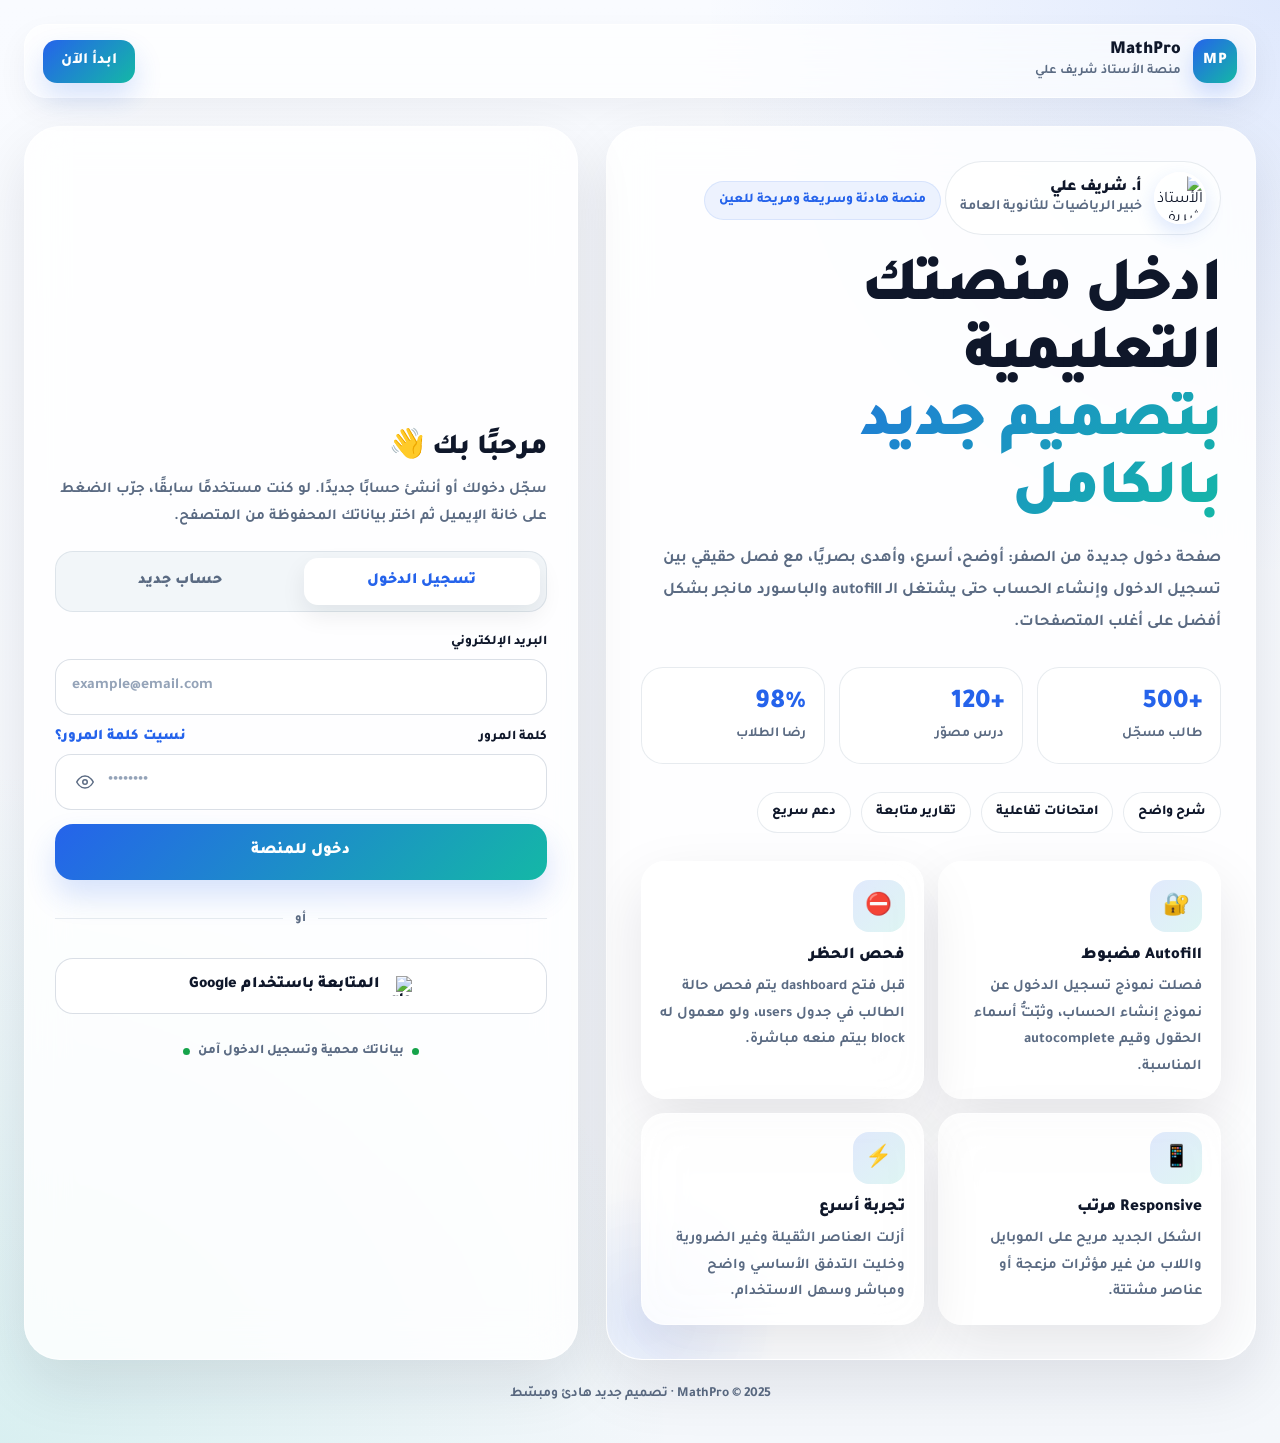
==== commit 92a801ff: "Update index.html" ====
--- a/index.html
+++ b/index.html
@@ -1,1420 +1,1310 @@
 <!DOCTYPE html>
 <html lang="ar" dir="rtl">
 <head>
-    <meta charset="UTF-8">
-    <meta name="viewport" content="width=device-width, initial-scale=1.0">
-    <title>MathPro | الأستاذ شريف علي</title>
-    <meta name="theme-color" content="#f8fafc">
-    <link rel="preconnect" href="https://fonts.googleapis.com">
-    <link href="https://fonts.googleapis.com/css2?family=Tajawal:wght@300;400;500;700;900&family=DM+Mono:wght@400;500&display=swap" rel="stylesheet">
-    
-    <script src="https://cdn.jsdelivr.net/npm/@supabase/supabase-js@2"></script>
-    <script src="https://cdn.tailwindcss.com"></script>
-
-<style>
-*, *::before, *::after { box-sizing: border-box; margin: 0; padding: 0; }
-html { scroll-behavior: smooth; }
-
-/* 🔥 ألوان الـ Light Mode الجديدة 🔥 */
-:root {
-    --bg:   #f8fafc;       
-    --bg2:  #ffffff;       
-    --card: rgba(255, 255, 255, 0.9); 
-    --border: rgba(0, 0, 0, 0.08);    
-    --g1:   #00b578;       
-    --g2:   #008f5e;
-    --g3:   #006a45;
-    --glow: rgba(0, 181, 120, 0.15);  
-    --muted:#64748b;       
-    --text: #0f172a;       
-    --text2:#334155;       
-    --mono: 'DM Mono', monospace;
-    --sans: 'Tajawal', sans-serif;
-}
-
-body {
-    font-family: var(--sans);
-    background: var(--bg);
-    color: var(--text);
-    min-height: 100vh;
-    overflow-x: hidden;
-    cursor: none;
-}
-/* cursor */
-#cur-dot {
-    position:fixed; width:8px; height:8px;
-    background:var(--g1); border-radius:50%;
-    pointer-events:none; z-index:9999;
-    transform:translate(-50%,-50%);
-    box-shadow:0 0 12px var(--g1),0 0 30px var(--glow);
-    transition:width .2s,height .2s;
-}
-#cur-ring {
-    position:fixed; width:36px; height:36px;
-    border:1px solid rgba(0,181,120,.4); border-radius:50%;
-    pointer-events:none; z-index:9998;
-    transform:translate(-50%,-50%);
-}
-/* canvas bg */
-#cvs { position:fixed; inset:0; z-index:0; opacity:.8; }
-/* noise overlay */
-body::after {
-    content:''; position:fixed; inset:0; z-index:1;
-    pointer-events:none; opacity:.015; 
-    background-image:url("data:image/svg+xml,%3Csvg viewBox='0 0 256 256' xmlns='http://www.w3.org/2000/svg'%3E%3Cfilter id='n'%3E%3CfeTurbulence type='fractalNoise' baseFrequency='.9' numOctaves='4' stitchTiles='stitch'/%3E%3C/filter%3E%3Crect width='100%25' height='100%25' filter='url(%23n)'/%3E%3C/svg%3E");
-    background-size:180px;
-}
-/* page wrapper */
-.page { position:relative; z-index:2; min-height:100vh; display:flex; flex-direction:column; }
-/* nav */
-nav {
-    position:sticky; top:0; z-index:100;
-    border-bottom:1px solid var(--border);
-    backdrop-filter:blur(24px) saturate(1.5);
-    background:rgba(255,255,255,.85); 
-}
-.nav-w {
-    max-width:1300px; margin:0 auto;
-    padding:0 40px; height:64px;
-    display:flex; align-items:center; justify-content:space-between;
-}
-.logo { display:flex; align-items:center; gap:10px; text-decoration:none; }
-.logo-wm {
-    font-family:var(--mono); font-size:1.45rem; font-weight:500;
-    letter-spacing:-1px; color:var(--text); 
-}
-.logo-wm b { color:var(--g1); }
-.logo-chip {
-    font-family:var(--mono); font-size:.6rem; font-weight:700;
-    color:var(--g1); background:rgba(0,181,120,.1);
-    border:1px solid rgba(0,181,120,.2);
-    padding:3px 8px; border-radius:20px;
-    letter-spacing:1px; text-transform:uppercase;
-}
-.logo-chip::before { content:'● '; animation:blink 2s infinite; }
-@keyframes blink{0%,100%{opacity:1}50%{opacity:.2}}
-.nav-btn {
-    font-family:var(--sans); font-weight:700; font-size:.875rem;
-    color:#ffffff; 
-    background:linear-gradient(135deg,var(--g1) 0%,var(--g2) 100%);
-    border:none; padding:10px 26px; border-radius:10px; cursor:pointer;
-    transition:all .3s; box-shadow:0 4px 15px rgba(0,181,120,.2);
-    position:relative; overflow:hidden;
-}
-.nav-btn::after {
-    content:''; position:absolute; inset:0;
-    background:linear-gradient(90deg,transparent,rgba(255,255,255,.2),transparent);
-    transform:translateX(-100%); transition:transform .5s;
-}
-.nav-btn:hover::after { transform:translateX(100%); }
-.nav-btn:hover { box-shadow:0 6px 20px rgba(0,181,120,.3); transform:translateY(-1px); }
-
-/* main */
-main {
-    display:grid; grid-template-columns:1fr 480px;
-    max-width:1300px; margin:0 auto;
-    padding:48px 40px 64px; align-items:center; width:100%; gap: 40px;
-}
-@media(max-width:960px){
-    main{grid-template-columns:1fr;padding:40px 20px;}
-    .hero{text-align:center;}
-    .hero-desc,.hero-stats,.feat-row, .teacher-profile{margin-left:auto;margin-right:auto;}
-    .card-col{order:-1; margin-bottom: 40px;}
-}
-
-/* hero */
-.hero{padding-left:16px;}
-@media(max-width:960px){.hero{padding-left:0;}}
-.eyebrow {
-    display:inline-flex; align-items:center; gap:10px;
-    font-family:var(--mono); font-size:.68rem; font-weight:700; letter-spacing:2px;
-    text-transform:uppercase; color:var(--g1); margin-bottom:26px;
-    opacity:0; animation:riseIn .7s .1s forwards;
-}
-.eyebrow-line{width:32px;height:1.5px;background:linear-gradient(to left,var(--g1),transparent);}
-
-/* 👨‍🏫 صورة المدرس */
-.teacher-profile {
-    display: flex;
-    align-items: center;
-    gap: 20px;
-    margin-bottom: 24px;
-    opacity:0; animation:riseIn .7s .15s forwards;
-}
-.teacher-profile img {
-    width: 80px;
-    height: 80px;
-    border-radius: 50%;
-    object-fit: cover;
-    border: 3px solid #ffffff;
-    box-shadow: 0 10px 25px rgba(0,181,120,.2);
-}
-.teacher-profile .info h2 {
-    font-size: 1.4rem;
-    font-weight: 900;
-    color: var(--text);
-    margin-bottom: 4px;
-}
-.teacher-profile .info p {
-    font-size: 0.9rem;
-    color: var(--g1);
-    font-weight: 700;
-}
-
-.hero-title {
-    font-size:clamp(2.5rem,5vw,4.5rem); font-weight:900;
-    line-height:1.1; letter-spacing:-1px; margin-bottom:22px;
-    color: var(--text);
-    opacity:0; animation:riseIn .7s .2s forwards;
-}
-.hero-title .accent {
-    display:block;
-    background:linear-gradient(120deg,var(--g1) 0%,var(--g2) 50%,var(--g1) 100%);
-    background-size:200%;
-    -webkit-background-clip:text; -webkit-text-fill-color:transparent; background-clip:text;
-    animation:shimmer 4s linear infinite;
-}
-@keyframes shimmer{0%{background-position:0%}100%{background-position:200%}}
-.hero-desc {
-    color:var(--text2); font-size:1.05rem; line-height:1.85; font-weight:500;
-    max-width:440px; margin-bottom:40px;
-    opacity:0; animation:riseIn .7s .3s forwards;
-}
-/* stats */
-.hero-stats {
-    display:flex; align-items:stretch;
-    margin-bottom:40px; max-width:380px;
-    background:#ffffff;
-    border:1px solid var(--border); border-radius:16px;
-    box-shadow: 0 10px 30px rgba(0,0,0,0.03); 
-    overflow:hidden;
-    opacity:0; animation:riseIn .7s .4s forwards;
-}
-.stat-item{flex:1;padding:18px 20px;position:relative;text-align:center;}
-.stat-item+.stat-item::before {
-    content:''; position:absolute; right:0; top:20%; bottom:20%;
-    width:1px; background:var(--border);
-}
-.stat-num{font-family:var(--mono);font-size:1.55rem;font-weight:700;color:var(--g1);line-height:1;margin-bottom:4px;}
-.stat-lbl{font-size:.68rem;color:var(--muted);font-weight:700;}
-/* pills */
-.feat-row {
-    display:flex; flex-wrap:wrap; gap:8px;
-    opacity:0; animation:riseIn .7s .5s forwards;
-}
-.pill {
-    display:flex; align-items:center; gap:7px;
-    font-size:.78rem; font-weight:700; color:var(--text2);
-    background:rgba(0,0,0,.03);
-    border:1px solid var(--border);
-    padding:7px 14px; border-radius:30px; transition:all .25s;
-    cursor:default;
-}
-.pill:hover{border-color:rgba(0,181,120,.3);color:var(--g1);background:rgba(0,181,120,.05);}
-
-/* auth card */
-.card-col{opacity:0;animation:riseIn .8s .15s forwards;}
-.auth-card {
-    position:relative;
-    background:var(--card);
-    backdrop-filter:blur(40px);
-    border:1px solid var(--border);
-    border-radius:24px;
-    padding:32px 32px 26px;
-    box-shadow:0 30px 60px rgba(0,0,0,0.06),0 0 0 1px rgba(0,0,0,0.02); 
-    overflow:hidden; transition:box-shadow .4s;
-}
-.auth-card::before {
-    content:'';
-    position:absolute;
-    top:0;left:8%;right:8%;height:2px;
-    background:linear-gradient(to right,transparent,var(--g1),transparent);
-}
-.auth-card::after {
-    content:''; position:absolute;
-    top:-60px;left:-60px;width:220px;height:220px;
-    background:radial-gradient(circle,rgba(0,181,120,.05) 0%,transparent 70%);
-    pointer-events:none;
-}
-/* card header */
-.card-head{margin-bottom:22px;}
-.card-title{font-size:1.28rem;font-weight:900;color:var(--text);}
-.card-sub{font-size:.74rem;color:var(--muted);font-weight:600;margin-top:3px;}
-/* tabs */
-.tabs {
-    display:flex; gap:4px;
-    background:rgba(0,0,0,.04); 
-    border:1px solid var(--border);
-    border-radius:12px; padding:4px; margin-bottom:20px;
-}
-.tab {
-    flex:1; padding:10px; background:none; border:none;
-    border-radius:9px; font-family:var(--sans); font-weight:700; font-size:.9rem;
-    cursor:pointer; color:var(--muted); transition:all .25s;
-}
-.tab.on {
-    background:linear-gradient(135deg,var(--g1) 0%,var(--g2) 100%);
-    color:#ffffff; box-shadow:0 4px 14px rgba(0,181,120,.25);
-}
-/* fields */
-.fields{display:flex;flex-direction:column;gap:11px;}
-.fw{display:flex;flex-direction:column;gap:5px;}
-.flbl{font-size:.68rem;font-weight:700;color:var(--text2);letter-spacing:.8px;text-transform:uppercase;}
-.f2col{display:grid;grid-template-columns:1fr 1fr;gap:10px;}
-input.inp,select.inp {
-    width:100%;
-    background:rgba(0,0,0,.02)!important; 
-    border:1px solid rgba(0,0,0,.1)!important; 
-    color:var(--text)!important;
-    padding:12px 14px; border-radius:10px;
-    font-family:var(--sans); font-size:.92rem; font-weight:500;
-    outline:none!important;
-    transition:all .25s;
-    -webkit-appearance:none;
-}
-input.inp:focus,select.inp:focus {
-    border-color:var(--g1)!important;
-    background:#ffffff!important;
-    box-shadow:0 0 0 3px rgba(0,181,120,.15);
-}
-input.inp::placeholder{color:#94a3b8;}
-select.inp{color:#94a3b8!important;}
-select.inp.filled{color:var(--text)!important;}
-select.inp option{background:#ffffff;color:var(--text);}
-.pass-row{position:relative;}
-.eye-btn {
-    position:absolute;left:12px;top:50%;transform:translateY(-50%);
-    background:none;border:none;color:var(--muted);cursor:pointer;
-    line-height:1;padding:2px;transition:color .2s;
-}
-.eye-btn:hover{color:var(--g1);}
-.pass-row input{padding-left:40px;}
-/* forgot */
-.forgot{text-align:left;margin:2px 0 10px;}
-.forgot button {
-    font-family:var(--sans);font-size:.75rem;font-weight:700;
-    color:var(--g1);background:none;border:none;cursor:pointer;
-    transition:opacity .2s;padding:0;
-}
-.forgot button:hover{opacity:.7;}
-/* cta */
-.cta-btn {
-    width:100%;
-    background:linear-gradient(135deg,var(--g1) 0%,var(--g2) 100%);
-    color:#ffffff; border:none; padding:14px; border-radius:12px;
-    font-family:var(--sans); font-size:1rem; font-weight:900;
-    cursor:pointer;
-    transition:all .3s;
-    box-shadow:0 6px 24px rgba(0,181,120,.25);
-    position:relative; overflow:hidden; margin-top:8px;
-}
-.cta-btn::before {
-    content:''; position:absolute; inset:0;
-    background:linear-gradient(90deg,transparent,rgba(255,255,255,.2),transparent);
-    transform:translateX(-100%);
-    transition:transform .6s;
-}
-.cta-btn:hover::before{transform:translateX(100%);}
-.cta-btn:hover{transform:translateY(-2px);box-shadow:0 10px 30px rgba(0,181,120,.35);}
-.cta-btn:active{transform:translateY(0);}
-/* divider */
-.or-line{display:flex;align-items:center;gap:12px;margin:16px 0;}
-.or-bar{flex:1;height:1px;background:rgba(0,0,0,.08);}
-.or-txt{font-family:var(--mono);font-size:.65rem;font-weight:700;letter-spacing:1px;color:var(--muted);white-space:nowrap;}
-/* google */
-.g-btn {
-    width:100%; display:flex; align-items:center; justify-content:center; gap:10px;
-    background:#ffffff; border:1px solid rgba(0,0,0,.15);
-    padding:12px; border-radius:12px;
-    font-family:var(--sans); font-weight:700; font-size:.92rem; color:var(--text);
-    cursor:pointer; transition:all .25s;
-    box-shadow: 0 2px 8px rgba(0,0,0,0.02);
-}
-.g-btn:hover{border-color:rgba(0,0,0,.3);background:#f8fafc;transform:translateY(-1px);box-shadow: 0 4px 12px rgba(0,0,0,0.05);}
-.g-btn img{width:18px;}
-/* trust */
-.trust{display:flex;align-items:center;justify-content:center;gap:6px;margin-top:14px;}
-.trust-dot{width:5px;height:5px;background:var(--g1);border-radius:50%;opacity:.7;}
-.trust-txt{font-size:.68rem;color:var(--muted);font-weight:700;}
-
-/* 🔥 قسم لماذا نحن 🔥 */
-.why-us-section {
-    max-width: 1300px;
-    margin: 0 auto 80px;
-    padding: 0 40px;
-    position: relative;
-    z-index: 2;
-}
-.why-title {
-    text-align: center;
-    font-size: 2.2rem;
-    font-weight: 900;
-    color: var(--text);
-    margin-bottom: 40px;
-}
-.why-title span { color: var(--g1); }
-.features-grid {
-    display: grid;
-    grid-template-columns: repeat(auto-fit, minmax(280px, 1fr));
-    gap: 24px;
-}
-.feature-card {
-    background: var(--bg2);
-    border: 1px solid var(--border);
-    border-radius: 20px;
-    padding: 30px;
-    transition: transform 0.3s, box-shadow 0.3s;
-    box-shadow: 0 10px 30px rgba(0,0,0,0.03);
-}
-.feature-card:hover {
-    transform: translateY(-5px);
-    box-shadow: 0 20px 40px rgba(0,181,120,0.1);
-    border-color: rgba(0,181,120,0.3);
-}
-.feature-icon {
-    width: 60px;
-    height: 60px;
-    background: rgba(0,181,120,0.1);
-    border-radius: 16px;
-    display: flex;
-    align-items: center;
-    justify-content: center;
-    font-size: 1.8rem;
-    color: var(--g1);
-    margin-bottom: 20px;
-}
-.feature-card h3 {
-    font-size: 1.2rem;
-    font-weight: 900;
-    margin-bottom: 12px;
-    color: var(--text);
-}
-.feature-card p {
-    font-size: 0.95rem;
-    color: var(--text2);
-    line-height: 1.7;
-    font-weight: 500;
-}
-
-/* 🔥 الفوتر الجديد المتوافق مع الصورة 🔥 */
-footer {
-    background-color: #04120d; 
-    color: #e2e8f0;
-    position: relative;
-    z-index: 2;
-    padding: 60px 40px 20px;
-    border-top: 4px solid var(--g1);
-}
-.footer-container {
-    max-width: 1300px;
-    margin: 0 auto;
-    display: grid;
-    grid-template-columns: repeat(auto-fit, minmax(250px, 1fr));
-    gap: 40px;
-    margin-bottom: 40px;
-    text-align: right;
-}
-.footer-col h4 {
-    color: #ffffff;
-    font-size: 1.1rem;
-    font-weight: 700;
-    margin-bottom: 20px;
-}
-.footer-col p, .footer-col a {
-    color: #94a3b8;
-    font-size: 0.95rem;
-    margin-bottom: 12px;
-    display: flex;
-    align-items: center;
-    gap: 10px;
-    text-decoration: none;
-    transition: color 0.2s;
-}
-.footer-col a:hover { color: var(--g1); }
-.footer-col ul { list-style: none; }
-.footer-col ul li { margin-bottom: 12px; }
-
-/* لوجو الفوتر */
-.footer-logo {
-    display: flex;
-    align-items: center;
-    gap: 10px;
-    margin-bottom: 16px;
-    font-family: var(--mono);
-    font-size: 1.6rem;
-    font-weight: 700;
-    color: #ffffff;
-}
-.footer-logo span { color: var(--g1); }
-.footer-logo-box {
-    background: var(--g1);
-    color: #04120d;
-    padding: 6px 10px;
-    border-radius: 8px;
-    font-size: 1.2rem;
-    font-weight: 900;
-}
-.footer-desc {
-    color: #94a3b8;
-    line-height: 1.8;
-    margin-bottom: 20px;
-    font-size: 0.9rem;
-}
-.footer-socials {
-    display: flex;
-    gap: 10px;
-}
-.social-btn {
-    display: flex;
-    align-items: center;
-    gap: 8px;
-    padding: 8px 16px;
-    border: 1px solid rgba(255,255,255,0.1);
-    border-radius: 12px;
-    color: #ffffff !important;
-    font-size: 0.85rem;
-    font-family: var(--sans);
-    transition: all 0.3s;
-}
-.social-btn:hover {
-    background: rgba(255,255,255,0.05);
-    border-color: var(--g1);
-}
-
-.footer-bottom {
-    max-width: 1300px;
-    margin: 0 auto;
-    padding-top: 20px;
-    border-top: 1px solid rgba(255,255,255,0.05);
-    display: flex;
-    justify-content: center;
-    align-items: center;
-    gap: 12px;
-    font-size: 0.85rem;
-    color: #64748b;
-    font-weight: 500;
-    flex-wrap: wrap;
-}
-.footer-bottom b { color: var(--g1); }
-.dot-sep { width: 4px; height: 4px; background: #64748b; border-radius: 50%; opacity: 0.5; }
-
-/* 🔥 زر الواتساب العائم 🔥 */
-.floating-wa {
-    position: fixed;
-    bottom: 30px;
-    left: 30px;
-    width: 60px;
-    height: 60px;
-    background-color: #25D366;
-    color: white;
-    border-radius: 50%;
-    display: flex;
-    align-items: center;
-    justify-content: center;
-    font-size: 30px;
-    box-shadow: 0 4px 15px rgba(37, 211, 102, 0.4);
-    z-index: 1000;
-    transition: transform 0.3s, box-shadow 0.3s;
-}
-.floating-wa:hover {
-    transform: translateY(-5px) scale(1.05);
-    box-shadow: 0 8px 25px rgba(37, 211, 102, 0.6);
-}
-
-/* Popups */
-.custom-popup-overlay {
-    position: fixed; inset: 0; z-index: 9999;
-    background: rgba(0,0,0,0.4); backdrop-filter: blur(8px);
-    display: flex; align-items: center; justify-content: center;
-    padding: 20px; opacity: 0; pointer-events: none;
-    transition: opacity 0.3s ease;
-}
-.custom-popup-overlay.show { opacity: 1; pointer-events: all; }
-.custom-popup-card {
-    background: rgba(255,255,255,0.98);
-    border: 1px solid var(--border);
-    border-radius: 24px; padding: 40px 32px; width: 100%; max-width: 480px;
-    text-align: center; transform: translateY(20px) scale(0.95);
-    transition: transform 0.3s cubic-bezier(0.175, 0.885, 0.32, 1.275);
-    box-shadow: 0 40px 80px rgba(0,0,0,0.15), 0 0 0 1px rgba(0,0,0,0.05);
-    position: relative; overflow: hidden; max-height: 90vh; overflow-y: auto;
-}
-.custom-popup-overlay.show .custom-popup-card { transform: translateY(0) scale(1); }
-.custom-popup-card::before {
-    content: ''; position: absolute; top: 0;
-    left: 15%; right: 15%; height: 3px;
-    background: linear-gradient(to right, transparent, var(--g1), transparent);
-}
-.popup-icon {
-    font-size: 2.8rem; margin-bottom: 16px;
-    display: inline-flex; align-items: center; justify-content: center;
-    width: 72px; height: 72px; background: rgba(0,181,120,.08);
-    border: 1px solid rgba(0,181,120,.2); border-radius: 20px;
-}
-.popup-title { font-size: 1.4rem; font-weight: 900; color: var(--text); margin-bottom: 8px; }
-.popup-sub { font-size: 0.88rem; color: var(--text2); margin-bottom: 24px; line-height: 1.6; font-weight:500;}
-.popup-input-wrap { margin-bottom: 24px; text-align: right; }
-.popup-input-wrap .flbl { display: block; margin-bottom: 8px; }
-.popup-cancel-btn {
-    background: transparent; border: none; color: var(--muted);
-    font-family: var(--sans); font-size: 0.9rem; font-weight: 700;
-    cursor: pointer; margin-top: 16px; transition: color 0.2s; padding: 8px;
-}
-.popup-cancel-btn:hover { color: #ef4444; }
-
-@keyframes riseIn{from{opacity:0;transform:translateY(20px)}to{opacity:1;transform:translateY(0)}}
-.hidden{display:none!important;}
-::-webkit-scrollbar{width:5px;}
-::-webkit-scrollbar-track{background:var(--bg);}
-::-webkit-scrollbar-thumb{background:var(--muted);border-radius:2px;}
-
-
-/* ===== Calm redesign + better form UX ===== */
-:root {
-    --bg: #f3f7fb;
-    --bg2: #ffffff;
-    --card: rgba(255,255,255,0.82);
-    --border: rgba(148,163,184,0.22);
-    --g1: #2563eb;
-    --g2: #0f766e;
-    --g3: #1e293b;
-    --glow: rgba(37,99,235,0.12);
-    --muted: #64748b;
-    --text: #0f172a;
-    --text2: #334155;
-}
-body {
-    background:
-        radial-gradient(circle at top right, rgba(37,99,235,0.08), transparent 28%),
-        radial-gradient(circle at bottom left, rgba(15,118,110,0.08), transparent 32%),
-        linear-gradient(180deg, #f8fbff 0%, #eef4fb 100%);
-    cursor: auto;
-}
-#cur-dot, #cur-ring, #cvs { display: none !important; }
-body::after { display: none; }
-nav {
-    background: rgba(248,250,252,0.82);
-    border-bottom: 1px solid rgba(148,163,184,0.18);
-    box-shadow: 0 10px 35px rgba(15,23,42,0.05);
-}
-.nav-w { height: 72px; }
-.logo-chip {
-    color: var(--g1);
-    background: rgba(37,99,235,0.08);
-    border-color: rgba(37,99,235,0.14);
-}
-.nav-btn,
-.cta-btn {
-    background: linear-gradient(135deg, var(--g1) 0%, var(--g2) 100%);
-    box-shadow: 0 14px 32px rgba(37,99,235,0.16);
-}
-main {
-    padding-top: 58px;
-    gap: 54px;
-}
-.hero { padding-left: 0; }
-.teacher-profile {
-    width: fit-content;
-    background: rgba(255,255,255,0.62);
-    border: 1px solid rgba(148,163,184,0.18);
-    padding: 14px 18px;
-    border-radius: 24px;
-    box-shadow: 0 18px 45px rgba(15,23,42,0.06);
-}
-.teacher-profile img {
-    border-color: rgba(255,255,255,0.95);
-    box-shadow: 0 14px 30px rgba(37,99,235,0.15);
-}
-.eyebrow {
-    background: rgba(255,255,255,0.75);
-    border: 1px solid rgba(148,163,184,0.16);
-    padding: 10px 14px;
-    border-radius: 999px;
-}
-.eyebrow-line {
-    width: 22px;
-    background: linear-gradient(to left, var(--g1), transparent);
-}
-.hero-title {
-    font-size: clamp(2.7rem, 5vw, 4.7rem);
-    letter-spacing: -1.8px;
-    max-width: 650px;
-}
-.hero-desc {
-    max-width: 540px;
-    font-size: 1.02rem;
-    line-height: 1.95;
-}
-.hero-stats,
-.feature-card,
-.auth-card,
-.custom-popup-card,
-.teacher-profile,
-.pill {
-    backdrop-filter: blur(18px);
-    -webkit-backdrop-filter: blur(18px);
-}
-.hero-stats {
-    background: rgba(255,255,255,0.72);
-    border-color: rgba(148,163,184,0.16);
-    border-radius: 24px;
-    box-shadow: 0 18px 45px rgba(15,23,42,0.06);
-}
-.stat-item { padding: 22px 20px; }
-.pill {
-    background: rgba(255,255,255,0.72);
-    border-color: rgba(148,163,184,0.16);
-    padding: 10px 16px;
-}
-.auth-card {
-    background: rgba(255,255,255,0.76);
-    border-radius: 32px;
-    border-color: rgba(148,163,184,0.16);
-    box-shadow: 0 28px 70px rgba(15,23,42,0.08);
-    padding: 34px 34px 28px;
-}
-.card-head { margin-bottom: 26px; }
-.card-title { font-size: 1.45rem; }
-.card-sub { font-size: 0.82rem; }
-.tabs {
-    background: rgba(241,245,249,0.95);
-    border-color: rgba(148,163,184,0.16);
-    padding: 5px;
-    border-radius: 14px;
-}
-.tab {
-    color: var(--text2);
-    border-radius: 11px;
-}
-.tab.on {
-    background: #ffffff;
-    color: var(--g1);
-    box-shadow: 0 8px 20px rgba(15,23,42,0.08);
-}
-.flbl {
-    color: var(--text2);
-    font-size: 0.7rem;
-    letter-spacing: 1px;
-}
-input.inp, select.inp {
-    background: rgba(255,255,255,0.95) !important;
-    border: 1px solid rgba(148,163,184,0.22) !important;
-    border-radius: 14px;
-    min-height: 50px;
-    box-shadow: inset 0 1px 2px rgba(15,23,42,0.02);
-}
-input.inp:focus, select.inp:focus {
-    border-color: rgba(37,99,235,0.55) !important;
-    box-shadow: 0 0 0 4px rgba(37,99,235,0.12);
-}
-.pass-row input { padding-left: 46px; }
-.eye-btn:hover,
-.forgot button,
-.popup-cancel-btn:hover,
-.footer-col a:hover,
-.social-btn:hover { color: var(--g1); }
-.g-btn {
-    background: rgba(255,255,255,0.9);
-    border-color: rgba(148,163,184,0.22);
-    border-radius: 14px;
-}
-.why-title {
-    font-size: 2rem;
-    margin-bottom: 34px;
-}
-.feature-card {
-    background: rgba(255,255,255,0.74);
-    border-color: rgba(148,163,184,0.16);
-    border-radius: 24px;
-    box-shadow: 0 18px 45px rgba(15,23,42,0.05);
-}
-.feature-icon {
-    background: linear-gradient(135deg, rgba(37,99,235,0.12), rgba(15,118,110,0.12));
-    color: var(--g1);
-}
-footer {
-    background: #0f172a;
-    border-top: none;
-    margin-top: 30px;
-}
-.floating-wa {
-    box-shadow: 0 14px 30px rgba(37, 211, 102, 0.28);
-}
-.custom-popup-card {
-    background: rgba(255,255,255,0.84);
-    border-radius: 30px;
-}
-@media (max-width: 960px) {
-    .teacher-profile,
-    .hero-stats,
-    .feat-row {
-        margin-right: auto;
-    }
-    .auth-card { padding: 28px 22px 22px; }
-}
-
-</style>
+  <meta charset="UTF-8" />
+  <meta name="viewport" content="width=device-width, initial-scale=1.0" />
+  <title>MathPro | تسجيل الدخول</title>
+  <meta name="theme-color" content="#f4f7fb" />
+  <link rel="preconnect" href="https://fonts.googleapis.com">
+  <link rel="preconnect" href="https://fonts.gstatic.com" crossorigin>
+  <link href="https://fonts.googleapis.com/css2?family=Tajawal:wght@300;400;500;700;800;900&display=swap" rel="stylesheet">
+  <script src="https://cdn.jsdelivr.net/npm/@supabase/supabase-js@2"></script>
+  <style>
+    :root {
+      --bg: #f4f7fb;
+      --bg-soft: #eef4ff;
+      --panel: rgba(255,255,255,.82);
+      --panel-strong: rgba(255,255,255,.94);
+      --line: rgba(148,163,184,.22);
+      --line-strong: rgba(148,163,184,.35);
+      --text: #0f172a;
+      --muted: #5b6b83;
+      --primary: #2563eb;
+      --primary-2: #14b8a6;
+      --success: #16a34a;
+      --danger: #dc2626;
+      --shadow: 0 24px 60px rgba(15,23,42,.10);
+      --radius-xl: 28px;
+      --radius-lg: 18px;
+      --radius-md: 14px;
+      --radius-sm: 12px;
+    }
+
+    * { box-sizing: border-box; }
+    html { scroll-behavior: smooth; }
+    body {
+      margin: 0;
+      font-family: 'Tajawal', sans-serif;
+      color: var(--text);
+      background:
+        radial-gradient(circle at top right, rgba(37,99,235,.12), transparent 30%),
+        radial-gradient(circle at bottom left, rgba(20,184,166,.12), transparent 35%),
+        linear-gradient(180deg, #f9fbff 0%, var(--bg) 100%);
+      min-height: 100vh;
+    }
+
+    .page-shell {
+      max-width: 1280px;
+      margin: 0 auto;
+      padding: 24px;
+    }
+
+    .topbar {
+      display: flex;
+      align-items: center;
+      justify-content: space-between;
+      gap: 16px;
+      padding: 14px 18px;
+      background: rgba(255,255,255,.65);
+      border: 1px solid rgba(255,255,255,.65);
+      backdrop-filter: blur(18px);
+      border-radius: 22px;
+      box-shadow: 0 12px 30px rgba(15,23,42,.05);
+      position: sticky;
+      top: 18px;
+      z-index: 50;
+    }
+
+    .brand {
+      display: flex;
+      align-items: center;
+      gap: 12px;
+      text-decoration: none;
+      color: var(--text);
+    }
+
+    .brand-badge {
+      width: 44px;
+      height: 44px;
+      border-radius: 14px;
+      display: grid;
+      place-items: center;
+      background: linear-gradient(135deg, var(--primary), var(--primary-2));
+      color: #fff;
+      font-weight: 900;
+      letter-spacing: .5px;
+      box-shadow: 0 10px 22px rgba(37,99,235,.22);
+    }
+
+    .brand-title {
+      font-size: 1.15rem;
+      font-weight: 900;
+      line-height: 1;
+    }
+
+    .brand-sub {
+      font-size: .82rem;
+      color: var(--muted);
+      margin-top: 4px;
+      font-weight: 600;
+    }
+
+    .topbar-action {
+      border: none;
+      cursor: pointer;
+      border-radius: 14px;
+      padding: 12px 18px;
+      font-family: inherit;
+      font-size: .98rem;
+      font-weight: 800;
+      color: #fff;
+      background: linear-gradient(135deg, var(--primary), var(--primary-2));
+      box-shadow: 0 14px 28px rgba(37,99,235,.18);
+    }
+
+    .hero-grid {
+      display: grid;
+      grid-template-columns: 1.08fr .92fr;
+      gap: 28px;
+      align-items: stretch;
+      padding: 28px 0 20px;
+    }
+
+    .hero-panel,
+    .auth-panel,
+    .feature-card,
+    .modal-card {
+      background: var(--panel);
+      backdrop-filter: blur(20px);
+      border: 1px solid rgba(255,255,255,.6);
+      box-shadow: var(--shadow);
+    }
+
+    .hero-panel {
+      border-radius: 36px;
+      padding: 34px;
+      position: relative;
+      overflow: hidden;
+      min-height: 640px;
+    }
+
+    .hero-panel::before {
+      content: '';
+      position: absolute;
+      inset: auto auto -90px -90px;
+      width: 260px;
+      height: 260px;
+      border-radius: 50%;
+      background: radial-gradient(circle, rgba(37,99,235,.12), transparent 72%);
+      pointer-events: none;
+    }
+
+    .teacher-chip {
+      display: inline-flex;
+      align-items: center;
+      gap: 12px;
+      padding: 10px 14px;
+      border-radius: 999px;
+      background: rgba(255,255,255,.74);
+      border: 1px solid var(--line);
+      margin-bottom: 22px;
+    }
+
+    .teacher-chip img {
+      width: 52px;
+      height: 52px;
+      border-radius: 50%;
+      object-fit: cover;
+      border: 3px solid rgba(255,255,255,.95);
+      box-shadow: 0 8px 20px rgba(37,99,235,.16);
+    }
+
+    .teacher-chip strong {
+      display: block;
+      font-size: 1rem;
+      font-weight: 900;
+    }
+
+    .teacher-chip span {
+      color: var(--muted);
+      font-size: .88rem;
+      font-weight: 700;
+    }
+
+    .mini-pill {
+      display: inline-flex;
+      align-items: center;
+      gap: 8px;
+      padding: 10px 14px;
+      border-radius: 999px;
+      background: rgba(37,99,235,.08);
+      color: var(--primary);
+      border: 1px solid rgba(37,99,235,.10);
+      font-size: .84rem;
+      font-weight: 800;
+      margin-bottom: 18px;
+    }
+
+    .hero-title {
+      margin: 0 0 16px;
+      font-size: clamp(2.45rem, 4.9vw, 4.6rem);
+      line-height: 1.08;
+      letter-spacing: -1.6px;
+      font-weight: 900;
+      max-width: 670px;
+    }
+
+    .hero-title .accent {
+      display: block;
+      background: linear-gradient(135deg, var(--primary), var(--primary-2));
+      -webkit-background-clip: text;
+      -webkit-text-fill-color: transparent;
+      background-clip: text;
+    }
+
+    .hero-desc {
+      margin: 0;
+      max-width: 560px;
+      color: var(--muted);
+      line-height: 1.95;
+      font-size: 1.02rem;
+      font-weight: 600;
+    }
+
+    .stats {
+      margin-top: 28px;
+      display: grid;
+      grid-template-columns: repeat(3, 1fr);
+      gap: 14px;
+    }
+
+    .stat-box {
+      padding: 20px 18px;
+      border-radius: 22px;
+      background: rgba(255,255,255,.82);
+      border: 1px solid var(--line);
+    }
+
+    .stat-num {
+      font-size: 1.7rem;
+      font-weight: 900;
+      color: var(--primary);
+      margin-bottom: 6px;
+    }
+
+    .stat-label {
+      font-size: .86rem;
+      color: var(--muted);
+      font-weight: 700;
+    }
+
+    .feature-strip {
+      margin-top: 28px;
+      display: flex;
+      flex-wrap: wrap;
+      gap: 10px;
+    }
+
+    .feature-pill {
+      padding: 11px 14px;
+      border-radius: 999px;
+      background: rgba(255,255,255,.74);
+      border: 1px solid var(--line);
+      font-size: .86rem;
+      font-weight: 800;
+      color: var(--text);
+    }
+
+    .feature-grid {
+      margin-top: 28px;
+      display: grid;
+      grid-template-columns: repeat(2, 1fr);
+      gap: 14px;
+    }
+
+    .feature-card {
+      border-radius: 24px;
+      padding: 18px;
+      min-height: 158px;
+    }
+
+    .feature-icon {
+      width: 52px;
+      height: 52px;
+      border-radius: 16px;
+      display: grid;
+      place-items: center;
+      background: linear-gradient(135deg, rgba(37,99,235,.14), rgba(20,184,166,.14));
+      font-size: 1.35rem;
+      margin-bottom: 14px;
+    }
+
+    .feature-card h3 {
+      margin: 0 0 8px;
+      font-size: 1.04rem;
+      font-weight: 900;
+    }
+
+    .feature-card p {
+      margin: 0;
+      color: var(--muted);
+      font-size: .92rem;
+      line-height: 1.8;
+      font-weight: 600;
+    }
+
+    .auth-panel {
+      border-radius: 36px;
+      padding: 30px;
+      display: flex;
+      flex-direction: column;
+      justify-content: center;
+    }
+
+    .auth-head {
+      margin-bottom: 20px;
+    }
+
+    .auth-head h2 {
+      margin: 0 0 10px;
+      font-size: 1.8rem;
+      font-weight: 900;
+    }
+
+    .auth-head p {
+      margin: 0;
+      color: var(--muted);
+      font-size: .95rem;
+      line-height: 1.8;
+      font-weight: 600;
+    }
+
+    .switcher {
+      display: grid;
+      grid-template-columns: 1fr 1fr;
+      gap: 6px;
+      padding: 6px;
+      background: rgba(241,245,249,.9);
+      border: 1px solid var(--line);
+      border-radius: 18px;
+      margin-bottom: 22px;
+    }
+
+    .switcher button {
+      border: none;
+      background: transparent;
+      border-radius: 14px;
+      padding: 14px 12px;
+      font-family: inherit;
+      font-size: .98rem;
+      font-weight: 900;
+      color: var(--muted);
+      cursor: pointer;
+      transition: .2s ease;
+    }
+
+    .switcher button.active {
+      background: #fff;
+      color: var(--primary);
+      box-shadow: 0 10px 25px rgba(15,23,42,.08);
+    }
+
+    .form-view { display: none; }
+    .form-view.active { display: block; }
+
+    .stack { display: grid; gap: 14px; }
+    .grid-2 {
+      display: grid;
+      grid-template-columns: 1fr 1fr;
+      gap: 14px;
+    }
+
+    .field {
+      display: grid;
+      gap: 8px;
+    }
+
+    .field label {
+      font-size: .83rem;
+      font-weight: 800;
+      color: var(--text);
+    }
+
+    .input-wrap {
+      position: relative;
+    }
+
+    .field input,
+    .field select {
+      width: 100%;
+      border: 1px solid var(--line-strong);
+      background: rgba(255,255,255,.98);
+      color: var(--text);
+      border-radius: 16px;
+      min-height: 56px;
+      padding: 0 16px;
+      font-size: .97rem;
+      font-family: inherit;
+      font-weight: 700;
+      outline: none;
+      transition: .18s ease;
+    }
+
+    .field input::placeholder { color: #94a3b8; }
+
+    .field input:focus,
+    .field select:focus {
+      border-color: rgba(37,99,235,.52);
+      box-shadow: 0 0 0 4px rgba(37,99,235,.12);
+    }
+
+    .field input[dir="ltr"],
+    .field select[dir="ltr"] {
+      text-align: left;
+    }
+
+    .password-toggle {
+      position: absolute;
+      left: 12px;
+      top: 50%;
+      transform: translateY(-50%);
+      width: 36px;
+      height: 36px;
+      border: none;
+      border-radius: 12px;
+      background: transparent;
+      cursor: pointer;
+      color: var(--muted);
+      display: grid;
+      place-items: center;
+    }
+
+    .password-input { padding-left: 52px !important; }
+
+    .row-between {
+      display: flex;
+      justify-content: space-between;
+      align-items: center;
+      gap: 12px;
+      flex-wrap: wrap;
+    }
+
+    .helper {
+      color: var(--muted);
+      font-size: .82rem;
+      font-weight: 700;
+    }
+
+    .text-btn {
+      border: none;
+      background: transparent;
+      color: var(--primary);
+      padding: 0;
+      cursor: pointer;
+      font-family: inherit;
+      font-size: .92rem;
+      font-weight: 900;
+    }
+
+    .primary-btn,
+    .secondary-btn,
+    .google-btn {
+      min-height: 56px;
+      border: none;
+      border-radius: 18px;
+      cursor: pointer;
+      font-family: inherit;
+      font-size: 1rem;
+      font-weight: 900;
+      transition: .2s ease;
+    }
+
+    .primary-btn {
+      color: #fff;
+      background: linear-gradient(135deg, var(--primary), var(--primary-2));
+      box-shadow: 0 16px 30px rgba(37,99,235,.18);
+    }
+
+    .secondary-btn {
+      background: rgba(255,255,255,.9);
+      border: 1px solid var(--line-strong);
+      color: var(--text);
+    }
+
+    .google-btn {
+      background: rgba(255,255,255,.95);
+      border: 1px solid var(--line-strong);
+      color: var(--text);
+      display: flex;
+      align-items: center;
+      justify-content: center;
+      gap: 12px;
+    }
+
+    .google-btn img { width: 20px; height: 20px; }
+
+    .primary-btn:hover,
+    .secondary-btn:hover,
+    .google-btn:hover,
+    .topbar-action:hover {
+      transform: translateY(-1px);
+    }
+
+    .divider {
+      display: flex;
+      align-items: center;
+      gap: 12px;
+      color: var(--muted);
+      font-size: .78rem;
+      font-weight: 800;
+      margin: 18px 0;
+    }
+
+    .divider::before,
+    .divider::after {
+      content: '';
+      flex: 1;
+      height: 1px;
+      background: var(--line);
+    }
+
+    .trust-note {
+      margin-top: 16px;
+      display: flex;
+      align-items: center;
+      justify-content: center;
+      gap: 8px;
+      color: var(--muted);
+      font-size: .82rem;
+      font-weight: 800;
+    }
+
+    .trust-dot {
+      width: 7px;
+      height: 7px;
+      border-radius: 50%;
+      background: var(--success);
+    }
+
+    .footer {
+      padding: 6px 0 16px;
+      color: var(--muted);
+      font-size: .86rem;
+      font-weight: 700;
+      text-align: center;
+    }
+
+    .modal {
+      position: fixed;
+      inset: 0;
+      background: rgba(15,23,42,.42);
+      backdrop-filter: blur(8px);
+      display: none;
+      align-items: center;
+      justify-content: center;
+      padding: 18px;
+      z-index: 100;
+    }
+
+    .modal.show { display: flex; }
+
+    .modal-card {
+      width: min(100%, 460px);
+      border-radius: 28px;
+      padding: 28px;
+      background: var(--panel-strong);
+    }
+
+    .modal-icon {
+      width: 62px;
+      height: 62px;
+      border-radius: 20px;
+      display: grid;
+      place-items: center;
+      font-size: 1.6rem;
+      background: rgba(37,99,235,.10);
+      margin-bottom: 14px;
+    }
+
+    .modal-card h3 {
+      margin: 0 0 8px;
+      font-size: 1.42rem;
+      font-weight: 900;
+    }
+
+    .modal-card p {
+      margin: 0 0 18px;
+      color: var(--muted);
+      line-height: 1.8;
+      font-weight: 600;
+      font-size: .95rem;
+    }
+
+    .modal-actions {
+      margin-top: 16px;
+      display: grid;
+      gap: 12px;
+    }
+
+    .status-box {
+      display: none;
+      margin-bottom: 16px;
+      padding: 14px 16px;
+      border-radius: 16px;
+      font-size: .92rem;
+      font-weight: 800;
+      line-height: 1.7;
+    }
+
+    .status-box.show { display: block; }
+    .status-info { background: rgba(37,99,235,.08); color: #1d4ed8; }
+    .status-success { background: rgba(22,163,74,.10); color: #15803d; }
+    .status-error { background: rgba(220,38,38,.10); color: #b91c1c; }
+
+    @media (max-width: 1040px) {
+      .hero-grid { grid-template-columns: 1fr; }
+      .hero-panel { min-height: auto; }
+    }
+
+    @media (max-width: 720px) {
+      .page-shell { padding: 14px; }
+      .topbar {
+        padding: 12px 14px;
+        border-radius: 18px;
+      }
+      .topbar-action { display: none; }
+      .hero-panel,
+      .auth-panel { border-radius: 28px; padding: 22px; }
+      .stats,
+      .feature-grid,
+      .grid-2 { grid-template-columns: 1fr; }
+      .hero-title { font-size: 2.4rem; }
+      .switcher button { padding: 12px 10px; }
+    }
+  </style>
 </head>
 <body>
-<div id="cur-dot"></div>
-<div id="cur-ring"></div>
-<canvas id="cvs"></canvas>
-
-<div id="resetPopupOverlay" class="custom-popup-overlay">
-    <div class="custom-popup-card">
-        <div class="popup-icon">🔐</div>
-        <h3 class="popup-title">تحديث كلمة المرور</h3>
-        <p class="popup-sub">أهلاً بك مجدداً! قم بتعيين كلمة مرور جديدة لحسابك تتكون من 6 أحرف أو أرقام على الأقل.</p>
-        <div class="popup-input-wrap">
-            <span class="flbl">كلمة المرور الجديدة</span>
-            <input type="password" id="newPasswordInput" name="new-password" class="inp" placeholder="••••••••" autocomplete="new-password" minlength="6" dir="ltr">
+  <div class="page-shell">
+    <header class="topbar">
+      <a class="brand" href="#">
+        <div class="brand-badge">MP</div>
+        <div>
+          <div class="brand-title">MathPro</div>
+          <div class="brand-sub">منصة الأستاذ شريف علي</div>
         </div>
-        <button type="button" id="confirmResetBtn" class="cta-btn">حفظ وتأكيد الدخول</button>
-        <button type="button" id="cancelResetBtn" class="popup-cancel-btn">إلغاء التحديث</button>
+      </a>
+      <button class="topbar-action" type="button" onclick="document.getElementById('authPanel').scrollIntoView({ behavior: 'smooth' })">ابدأ الآن</button>
+    </header>
+
+    <main class="hero-grid">
+      <section class="hero-panel">
+        <div class="teacher-chip">
+          <img src="https://scontent.fcai19-1.fna.fbcdn.net/v/t39.30808-6/527835463_605155572653026_4006013051839682878_n.jpg?_nc_cat=108&ccb=1-7&_nc_sid=1d70fc&_nc_eui2=AeGwWcE3K3r8RERxzBIQVXSiMDwdD_8AWXUwPB0P_wBZdTTOGFAr_oSkOywhpYyBBb2-qtbp3a6u7oEE6wBFi8Sd&_nc_ohc=nxatvHgibB0Q7kNvwHHTYPt&_nc_oc=AdoUhjsgg9s53OLVb8oYNdlq3sAp2aPPs5Nmz-KsUYKpYMguqSttLL9mzNWji1TxOhk&_nc_zt=23&_nc_ht=scontent.fcai19-1.fna&_nc_gid=KX_rM8McC-qZBnryVCqjmQ&_nc_ss=7a3a8&oh=00_Af1FP7BKGHnDmfyDOmy1_eNzYSFDHxFeKewqZhRgVH6GwQ&oe=69DD4AE5" alt="الأستاذ شريف علي">
+          <div>
+            <strong>أ. شريف علي</strong>
+            <span>خبير الرياضيات للثانوية العامة</span>
+          </div>
+        </div>
+
+        <div class="mini-pill">منصة هادئة وسريعة ومريحة للعين</div>
+        <h1 class="hero-title">
+          ادخل منصتك التعليمية
+          <span class="accent">بتصميم جديد بالكامل</span>
+        </h1>
+        <p class="hero-desc">
+          صفحة دخول جديدة من الصفر: أوضح، أسرع، وأهدى بصريًا، مع فصل حقيقي بين تسجيل الدخول وإنشاء الحساب حتى يشتغل الـ autofill والباسورد مانجر بشكل أفضل على أغلب المتصفحات.
+        </p>
+
+        <div class="stats">
+          <div class="stat-box">
+            <div class="stat-num">+500</div>
+            <div class="stat-label">طالب مسجّل</div>
+          </div>
+          <div class="stat-box">
+            <div class="stat-num">+120</div>
+            <div class="stat-label">درس مصوّر</div>
+          </div>
+          <div class="stat-box">
+            <div class="stat-num">98%</div>
+            <div class="stat-label">رضا الطلاب</div>
+          </div>
+        </div>
+
+        <div class="feature-strip">
+          <div class="feature-pill">شرح واضح</div>
+          <div class="feature-pill">امتحانات تفاعلية</div>
+          <div class="feature-pill">تقارير متابعة</div>
+          <div class="feature-pill">دعم سريع</div>
+        </div>
+
+        <div class="feature-grid">
+          <article class="feature-card">
+            <div class="feature-icon">🔐</div>
+            <h3>Autofill مضبوط</h3>
+            <p>فصلت نموذج تسجيل الدخول عن نموذج إنشاء الحساب، وثبّتُّ أسماء الحقول وقيم autocomplete المناسبة.</p>
+          </article>
+          <article class="feature-card">
+            <div class="feature-icon">⛔</div>
+            <h3>فحص الحظر</h3>
+            <p>قبل فتح dashboard يتم فحص حالة الطالب في جدول users، ولو معمول له block بيتم منعه مباشرة.</p>
+          </article>
+          <article class="feature-card">
+            <div class="feature-icon">📱</div>
+            <h3>Responsive مرتب</h3>
+            <p>الشكل الجديد مريح على الموبايل واللاب من غير مؤثرات مزعجة أو عناصر مشتتة.</p>
+          </article>
+          <article class="feature-card">
+            <div class="feature-icon">⚡</div>
+            <h3>تجربة أسرع</h3>
+            <p>أزلت العناصر الثقيلة وغير الضرورية وخليت التدفق الأساسي واضح ومباشر وسهل الاستخدام.</p>
+          </article>
+        </div>
+      </section>
+
+      <section class="auth-panel" id="authPanel">
+        <div class="auth-head">
+          <h2>مرحبًا بك 👋</h2>
+          <p>سجّل دخولك أو أنشئ حسابًا جديدًا. لو كنت مستخدمًا سابقًا، جرّب الضغط على خانة الإيميل ثم اختر بياناتك المحفوظة من المتصفح.</p>
+        </div>
+
+        <div id="statusBox" class="status-box"></div>
+
+        <div class="switcher" aria-label="تبديل النماذج">
+          <button type="button" class="active" data-view="loginView">تسجيل الدخول</button>
+          <button type="button" data-view="signupView">حساب جديد</button>
+        </div>
+
+        <section id="loginView" class="form-view active" aria-labelledby="loginTitle">
+          <form id="loginForm" autocomplete="on" novalidate>
+            <div class="stack">
+              <div class="field">
+                <label for="loginEmail">البريد الإلكتروني</label>
+                <input id="loginEmail" name="username" type="email" placeholder="example@email.com" autocomplete="username" autocapitalize="off" spellcheck="false" inputmode="email" dir="ltr" />
+              </div>
+
+              <div class="field">
+                <div class="row-between">
+                  <label for="loginPassword">كلمة المرور</label>
+                  <button class="text-btn" type="button" id="forgotBtn">نسيت كلمة المرور؟</button>
+                </div>
+                <div class="input-wrap">
+                  <input id="loginPassword" name="password" class="password-input" type="password" placeholder="••••••••" autocomplete="current-password" minlength="6" dir="ltr" />
+                  <button class="password-toggle" type="button" data-target="loginPassword" aria-label="إظهار أو إخفاء كلمة المرور">
+                    <svg width="18" height="18" viewBox="0 0 24 24" fill="none" stroke="currentColor" stroke-width="2"><path d="M1 12s4-8 11-8 11 8 11 8-4 8-11 8-11-8-11-8z"></path><circle cx="12" cy="12" r="3"></circle></svg>
+                  </button>
+                </div>
+              </div>
+
+              <button class="primary-btn" type="submit" id="loginBtn">دخول للمنصة</button>
+
+              <div class="divider">أو</div>
+
+              <button type="button" class="google-btn" id="googleBtn">
+                <img src="https://www.gstatic.com/firebasejs/ui/2.0.0/images/auth/google.svg" alt="Google" />
+                المتابعة باستخدام Google
+              </button>
+
+              <div class="trust-note">
+                <span class="trust-dot"></span>
+                <span>بياناتك محمية وتسجيل الدخول آمن</span>
+                <span class="trust-dot"></span>
+              </div>
+            </div>
+          </form>
+        </section>
+
+        <section id="signupView" class="form-view" aria-labelledby="signupTitle">
+          <form id="signupForm" autocomplete="on" novalidate>
+            <div class="stack">
+              <div class="field">
+                <label for="signupName">الاسم الرباعي</label>
+                <input id="signupName" name="name" type="text" placeholder="اكتب اسمك بالكامل" autocomplete="name" />
+              </div>
+
+              <div class="grid-2">
+                <div class="field">
+                  <label for="signupGrade">الصف الدراسي</label>
+                  <select id="signupGrade" name="grade">
+                    <option value="">اختر الصف</option>
+                    <option value="1">الصف الأول الثانوي</option>
+                    <option value="2">الصف الثاني الثانوي</option>
+                    <option value="3">الصف الثالث الثانوي</option>
+                  </select>
+                </div>
+                <div class="field">
+                  <label for="signupEmail">البريد الإلكتروني</label>
+                  <input id="signupEmail" name="email" type="email" placeholder="example@email.com" autocomplete="email" autocapitalize="off" spellcheck="false" inputmode="email" dir="ltr" />
+                </div>
+              </div>
+
+              <div class="grid-2">
+                <div class="field">
+                  <label for="signupPhone">رقم الطالب</label>
+                  <input id="signupPhone" name="tel" type="text" placeholder="01xxxxxxxxx" autocomplete="tel" inputmode="tel" dir="ltr" />
+                </div>
+                <div class="field">
+                  <label for="signupParentPhone">رقم ولي الأمر</label>
+                  <input id="signupParentPhone" name="parent-tel" type="text" placeholder="01xxxxxxxxx" autocomplete="tel" inputmode="tel" dir="ltr" />
+                </div>
+              </div>
+
+              <div class="field">
+                <label for="signupPassword">كلمة المرور</label>
+                <div class="input-wrap">
+                  <input id="signupPassword" name="password" class="password-input" type="password" placeholder="6 أحرف أو أكثر" autocomplete="new-password" minlength="6" dir="ltr" />
+                  <button class="password-toggle" type="button" data-target="signupPassword" aria-label="إظهار أو إخفاء كلمة المرور">
+                    <svg width="18" height="18" viewBox="0 0 24 24" fill="none" stroke="currentColor" stroke-width="2"><path d="M1 12s4-8 11-8 11 8 11 8-4 8-11 8-11-8-11-8z"></path><circle cx="12" cy="12" r="3"></circle></svg>
+                  </button>
+                </div>
+              </div>
+
+              <button class="primary-btn" type="submit" id="signupBtn">إنشاء الحساب</button>
+              <div class="helper">بعد إنشاء الحساب سيتم حفظ الجهاز الحالي ضمن الأجهزة المسموح بها.</div>
+            </div>
+          </form>
+        </section>
+      </section>
+    </main>
+
+    <div class="footer">MathPro © 2025 · تصميم جديد هادئ ومبسّط</div>
+  </div>
+
+  <div id="profileModal" class="modal" aria-hidden="true">
+    <div class="modal-card">
+      <div class="modal-icon">📱</div>
+      <h3>أكمل بياناتك</h3>
+      <p>أول دخول بحساب Google يحتاج بيانات إضافية عشان نظهر لك المحتوى المناسب ونفعّل المتابعة.</p>
+      <div class="stack">
+        <div class="field">
+          <label for="googleGrade">الصف الدراسي</label>
+          <select id="googleGrade" name="google-grade">
+            <option value="">اختر الصف</option>
+            <option value="1">الصف الأول الثانوي</option>
+            <option value="2">الصف الثاني الثانوي</option>
+            <option value="3">الصف الثالث الثانوي</option>
+          </select>
+        </div>
+        <div class="field">
+          <label for="googlePhone">رقم الطالب</label>
+          <input id="googlePhone" name="google-phone" type="text" placeholder="01xxxxxxxxx" autocomplete="tel" inputmode="tel" dir="ltr" />
+        </div>
+        <div class="field">
+          <label for="googleParentPhone">رقم ولي الأمر</label>
+          <input id="googleParentPhone" name="google-parent-phone" type="text" placeholder="01xxxxxxxxx" autocomplete="tel" inputmode="tel" dir="ltr" />
+        </div>
+      </div>
+      <div class="modal-actions">
+        <button class="primary-btn" type="button" id="saveGoogleProfileBtn">حفظ ودخول المنصة</button>
+      </div>
     </div>
-</div>
-
-<div id="otpResetPopupOverlay" class="custom-popup-overlay">
-    <div class="custom-popup-card">
-        <div class="popup-icon">📧</div>
-        <h3 class="popup-title">أدخل كود التحقق</h3>
-        <p class="popup-sub">تم إرسال كود مكون من 6 أرقام إلى بريدك الإلكتروني. الرجاء إدخاله هنا مع كلمة المرور الجديدة.</p>
-        <div class="popup-input-wrap">
-           <span class="flbl">كود التحقق (8 أرقام)</span>
-           <input type="text" id="otpCodeInput" name="one-time-code" class="inp" placeholder="12345678" style="margin-bottom: 16px; letter-spacing: 4px; text-align: center; font-size: 1.2rem; font-weight: 700;" maxlength="8" autocomplete="one-time-code" inputmode="numeric" pattern="[0-9]*" dir="ltr">
-            <span class="flbl">كلمة المرور الجديدة</span>
-            <input type="password" id="otpNewPasswordInput" name="otp-new-password" class="inp" placeholder="••••••••" autocomplete="new-password" minlength="8" dir="ltr">
+  </div>
+
+  <div id="resetModal" class="modal" aria-hidden="true">
+    <div class="modal-card">
+      <div class="modal-icon">🔐</div>
+      <h3>تعيين كلمة مرور جديدة</h3>
+      <p>اكتب كلمة المرور الجديدة ثم احفظ. هذا هو التدفق القياسي بعد فتح رابط الاسترجاع من الإيميل.</p>
+      <div class="stack">
+        <div class="field">
+          <label for="resetPassword">كلمة المرور الجديدة</label>
+          <div class="input-wrap">
+            <input id="resetPassword" class="password-input" type="password" placeholder="••••••••" autocomplete="new-password" minlength="6" dir="ltr" />
+            <button class="password-toggle" type="button" data-target="resetPassword" aria-label="إظهار أو إخفاء كلمة المرور">
+              <svg width="18" height="18" viewBox="0 0 24 24" fill="none" stroke="currentColor" stroke-width="2"><path d="M1 12s4-8 11-8 11 8 11 8-4 8-11 8-11-8-11-8z"></path><circle cx="12" cy="12" r="3"></circle></svg>
+            </button>
+          </div>
         </div>
-        <button type="button" id="verifyOtpBtn" class="cta-btn">تأكيد وتغيير كلمة المرور</button>
-        <button type="button" id="cancelOtpBtn" class="popup-cancel-btn">إلغاء</button>
+      </div>
+      <div class="modal-actions">
+        <button class="primary-btn" type="button" id="confirmResetBtn">حفظ كلمة المرور</button>
+        <button class="secondary-btn" type="button" id="cancelResetBtn">إلغاء</button>
+      </div>
     </div>
-</div>
-
-<div id="googleProfilePopup" class="custom-popup-overlay">
-    <div class="custom-popup-card">
-        <div class="popup-icon">📱</div>
-        <h3 class="popup-title">خطوة أخيرة يا بطل!</h3>
-        <p class="popup-sub">عشان نكمل حسابك ونعرضلك الكورسات المناسبة، محتاجين البيانات دي.</p>
-        <div class="popup-input-wrap">
-            <span class="flbl">الصف الدراسي</span>
-            <select id="googleGrade" class="inp" style="margin-bottom: 12px;" onchange="this.classList.add('filled')">
-                <option value="" disabled selected>اختر الصف...</option>
-                <option value="1">الصف الأول الثانوي</option>
-                <option value="2">الصف الثاني الثانوي</option>
-                <option value="3">الصف الثالث الثانوي</option>
-            </select>
-            <span class="flbl">رقم تليفونك</span>
-            <input type="text" id="googlePhone" name="googlePhone" class="inp" placeholder="01xxxxxxxxx" style="margin-bottom: 12px;" autocomplete="tel" inputmode="tel" dir="ltr">
-            <span class="flbl">رقم ولي الأمر</span>
-            <input type="text" id="googleParentPhone" name="googleParentPhone" class="inp" placeholder="01xxxxxxxxx" autocomplete="tel" inputmode="tel" dir="ltr">
-        </div>
-        <button type="button" id="saveGoogleProfileBtn" class="cta-btn">حفظ ودخول المنصة 🚀</button>
-    </div>
-</div>
-
-<div class="page">
-<nav>
-    <div class="nav-w">
-        <a class="logo" href="#">
-            <span class="logo-wm">Math<b>Pro</b></span>
-            <span class="logo-chip">LIVE</span>
-        </a>
-        <button class="nav-btn" onclick="document.querySelector('.card-col').scrollIntoView({behavior:'smooth'})">دخول المنصة ←</button>
-    </div>
-</nav>
-
-<main>
-    <div class="hero">
-        <div class="teacher-profile">
-            <img src="https://via.placeholder.com/150" alt="الأستاذ شريف علي" id="teacherImage">
-            <div class="info">
-                <h2>أ. شريف علي</h2>
-                <p>خبير الرياضيات للثانوية العامة</p>
-            </div>
-        </div>
-
-        <div class="eyebrow">
-            <span class="eyebrow-line"></span>
-            نظام تعليمي متطور · الثانوية العامة
-        </div>
-        <h1 class="hero-title">
-            تعلّم الرياضيات
-            <span class="accent">بطريقة مختلفة</span>
-        </h1>
-        <p class="hero-desc">منصة الأستاذ شريف علي — شرح احترافي لكل جزئية في المنهج، مع امتحانات تفاعلية تتابع تقدمك وتبني ثقتك خطوة بخطوة.</p>
-
-        <div class="hero-stats">
-            <div class="stat-item"><div class="stat-num" data-count="500">0</div><div class="stat-lbl">طالب مسجّل</div></div>
-            <div class="stat-item"><div class="stat-num" data-count="120">0</div><div class="stat-lbl">درس مصوّر</div></div>
-            <div class="stat-item"><div class="stat-num" data-count="98">0</div><div class="stat-lbl">% رضا الطلاب</div></div>
-        </div>
-
-        <div class="feat-row">
-            <div class="pill">📐 شرح تفاعلي</div>
-            <div class="pill">🏆 امتحانات فورية</div>
-            <div class="pill">📊 تتبع التقدم</div>
-            <div class="pill">🔔 متابعة الأهل</div>
-        </div>
-    </div>
-
-    <div class="card-col">
-        <div class="auth-card" id="authCard">
-            <div class="card-head">
-                <div class="card-title">مرحباً بك 👋</div>
-                <div class="card-sub">سجّل دخولك أو أنشئ حساباً جديداً</div>
-            </div>
-
-            <div class="tabs">
-                <button type="button" class="tab on" id="loginTab">دخول</button>
-                <button type="button" class="tab" id="signupTab">حساب جديد</button>
-            </div>
-
-            <form id="authForm" autocomplete="on">
-            <div id="extraFields" class="hidden fields" style="margin-bottom:11px;">
-                <div class="fw">
-                    <span class="flbl">الاسم الرباعي</span>
-                    <input id="userName" name="name" class="inp" placeholder="اكتب اسمك كاملاً..." autocomplete="name">
-                </div>
-
-                <div class="fw">
-                    <span class="flbl">الصف الدراسي</span>
-                    <select id="userGrade" class="inp" onchange="this.classList.add('filled')">
-                        <option value="" disabled selected>اختر الصف...</option>
-                        <option value="1">الصف الأول الثانوي</option>
-                        <option value="2">الصف الثاني الثانوي</option>
-                        <option value="3">الصف الثالث الثانوي</option>
-                    </select>
-                </div>
-                
-                <div class="f2col">
-                    <div class="fw"><span class="flbl">رقم الطالب</span><input id="userPhone" name="phone" class="inp" placeholder="01xxxxxxxxx" autocomplete="tel" inputmode="tel" dir="ltr"></div>
-                    <div class="fw"><span class="flbl">رقم ولي الأمر</span><input id="parentPhone" name="parentPhone" class="inp" placeholder="01xxxxxxxxx" autocomplete="tel" inputmode="tel" dir="ltr"></div>
-                </div>
-            </div>
-
-            <div class="fields">
-                <div class="fw">
-                    <span class="flbl">البريد الإلكتروني</span>
-                    <input id="email" name="email" type="email" class="inp" placeholder="example@email.com" autocomplete="email" autocapitalize="off" spellcheck="false" inputmode="email" dir="ltr">
-                </div>
-                <div class="fw">
-                    <span class="flbl">كلمة المرور</span>
-                    <div class="pass-row">
-                        <input id="password" name="password" type="password" class="inp" placeholder="••••••••" autocomplete="current-password" minlength="6" dir="ltr">
-                        <button type="button" class="eye-btn" id="eyeBtn">
-                            <svg width="15" height="15" viewBox="0 0 24 24" fill="none" stroke="currentColor" stroke-width="2"><path d="M1 12s4-8 11-8 11 8 11 8-4 8-11 8-11-8-11-8z"/><circle cx="12" cy="12" r="3"/></svg>
-                        </button>
-                    </div>
-                </div>
-            </div>
-
-            <div id="forgotArea" class="forgot">
-                <button type="button" id="forgotBtn">نسيت كلمة المرور؟</button>
-            </div>
-
-            <button type="submit" class="cta-btn" id="actionBtn">دخول ←</button>
-
-            <div class="or-line">
-                <div class="or-bar"></div>
-                <span class="or-txt">أو سجّل عبر</span>
-                <div class="or-bar"></div>
-            </div>
-
-            <button type="button" class="g-btn" id="googleBtn">
-                <img src="https://www.gstatic.com/firebasejs/ui/2.0.0/images/auth/google.svg" alt="Google">
-                المتابعة مع Google
-            </button>
-
-            <div class="trust">
-                <div class="trust-dot"></div>
-                <span class="trust-txt">بياناتك محمية · تشفير SSL</span>
-                <div class="trust-dot"></div>
-            </div>
-            </form>
-        </div>
-    </div>
-</main>
-
-<section class="why-us-section">
-    <h2 class="why-title">لماذا تختار <span>MathPro</span> ؟</h2>
-    <div class="features-grid">
-        <div class="feature-card">
-            <div class="feature-icon">🎥</div>
-            <h3>جودة شرح استثنائية</h3>
-            <p>فيديوهات مصورة بأعلى جودة مع استخدام أحدث التقنيات لتبسيط أعقد مسائل الرياضيات لتصل الفكرة لعقلك مباشرة.</p>
-        </div>
-        <div class="feature-card">
-            <div class="feature-icon">📝</div>
-            <h3>بنك أسئلة متكامل</h3>
-            <p>امتحانات دورية وتدريبات مكثفة على نظام التابلت الجديد بتغطي كافة مستويات التفكير وتجهزك للامتحان النهائي.</p>
-        </div>
-        <div class="feature-card">
-            <div class="feature-icon">🤝</div>
-            <h3>دعم ومتابعة مستمرة</h3>
-            <p>متابعة دورية لمستواك وتقارير بتتبعت لولي الأمر عشان تكون دايماً على الطريق الصحيح ونضمن تفوقك.</p>
-        </div>
-    </div>
-</section>
-
-<a href="https://wa.me/201064233004" class="floating-wa" target="_blank" title="تواصل معنا عبر واتساب">
-    <svg width="30" height="30" viewBox="0 0 24 24" fill="none" stroke="currentColor" stroke-width="2" stroke-linecap="round" stroke-linejoin="round">
-        <path d="M21 11.5a8.38 8.38 0 0 1-.9 3.8 8.5 8.5 0 0 1-7.6 4.7 8.38 8.38 0 0 1-3.8-.9L3 21l1.9-5.7a8.38 8.38 0 0 1-.9-3.8 8.5 8.5 0 0 1 4.7-7.6 8.38 8.38 0 0 1 3.8-.9h.5a8.48 8.48 0 0 1 8 8v.5z"></path>
-    </svg>
-</a>
-
-<footer>
-    <div class="footer-container">
-        <div class="footer-col" style="text-align: left;">
-            <div class="footer-logo">Math<span>Pro</span> <div class="footer-logo-box">MP</div></div>
-            <p class="footer-desc" style="text-align: left;">
-                منصة تعليمية متكاملة لطلاب المرحلة الثانوية — محتوى تفاعلي، امتحانات، وفيديوهات شرح
-            </p>
-            <div class="footer-socials" style="justify-content: flex-start;">
-                <a href="#" class="social-btn">Facebook <svg width="16" height="16" viewBox="0 0 24 24" fill="none" stroke="currentColor" stroke-width="2"><path d="M18 2h-3a5 5 0 0 0-5 5v3H7v4h3v8h4v-8h3l1-4h-4V7a1 1 0 0 1 1-1h3z"></path></svg></a>
-                <a href="https://wa.me/201064233004" target="_blank" class="social-btn">WhatsApp <svg width="16" height="16" viewBox="0 0 24 24" fill="none" stroke="currentColor" stroke-width="2"><path d="M21 11.5a8.38 8.38 0 0 1-.9 3.8 8.5 8.5 0 0 1-7.6 4.7 8.38 8.38 0 0 1-3.8-.9L3 21l1.9-5.7a8.38 8.38 0 0 1-.9-3.8 8.5 8.5 0 0 1 4.7-7.6 8.38 8.38 0 0 1 3.8-.9h.5a8.48 8.48 0 0 1 8 8v.5z"></path></svg></a>
-            </div>
-        </div>
-        
-        <div class="footer-col">
-            <h4>روابط سريعة</h4>
-            <ul>
-                <li><a href="#">الصفحة الرئيسية</a></li>
-                <li><a href="#">مشترياتي</a></li>
-                <li><a href="#">حسابي</a></li>
-            </ul>
-        </div>
-        
-        <div class="footer-col">
-            <h4>تواصل معنا</h4>
-            <p>kevin.hany.08@hotmail.com <svg width="18" height="18" viewBox="0 0 24 24" fill="none" stroke="currentColor" stroke-width="2"><path d="M4 4h16c1.1 0 2 .9 2 2v12c0 1.1-.9 2-2 2H4c-1.1 0-2-.9-2-2V6c0-1.1.9-2 2-2z"></path><polyline points="22,6 12,13 2,6"></polyline></svg></p>
-            <p>01064233004 :واتساب <svg width="18" height="18" viewBox="0 0 24 24" fill="none" stroke="currentColor" stroke-width="2"><path d="M21 11.5a8.38 8.38 0 0 1-.9 3.8 8.5 8.5 0 0 1-7.6 4.7 8.38 8.38 0 0 1-3.8-.9L3 21l1.9-5.7a8.38 8.38 0 0 1-.9-3.8 8.5 8.5 0 0 1 4.7-7.6 8.38 8.38 0 0 1 3.8-.9h.5a8.48 8.48 0 0 1 8 8v.5z"></path></svg></p>
-        </div>
-    </div>
-    
-    <div class="footer-bottom">
-        <span>MathPro © 2025</span>
-        <div class="dot-sep"></div>
-        <span>Made by <b>Kevin</b></span>
-        <div class="dot-sep"></div>
-        <span>جميع الحقوق محفوظة</span>
-    </div>
-</footer>
-</div>
-
-<script>
-    // 1. إعدادات Supabase
-    const SUPABASE_URL = "https://kspfjzewkpfoeyocbzbm.supabase.co"; 
+  </div>
+
+  <script>
+    const SUPABASE_URL = "https://kspfjzewkpfoeyocbzbm.supabase.co";
     const SUPABASE_ANON_KEY = "sb_publishable_4RiANbDn7lrulIbcXHS_3A_ANMSwaYp";
+    const adminEmail = "kevin.hany.08@proton.me";
     const supabaseClient = window.supabase.createClient(SUPABASE_URL, SUPABASE_ANON_KEY);
-    const adminEmail = "kevin.hany.08@proton.me";
+
+    const statusBox = document.getElementById('statusBox');
+    const loginForm = document.getElementById('loginForm');
+    const signupForm = document.getElementById('signupForm');
+    const loginBtn = document.getElementById('loginBtn');
+    const signupBtn = document.getElementById('signupBtn');
+    const loginEmail = document.getElementById('loginEmail');
+    const signupEmail = document.getElementById('signupEmail');
+    const googleBtn = document.getElementById('googleBtn');
+    const forgotBtn = document.getElementById('forgotBtn');
+    const profileModal = document.getElementById('profileModal');
+    const resetModal = document.getElementById('resetModal');
+
+    function setStatus(message = '', type = 'info') {
+      statusBox.className = `status-box show status-${type}`;
+      statusBox.textContent = message;
+    }
+
+    function clearStatus() {
+      statusBox.className = 'status-box';
+      statusBox.textContent = '';
+    }
+
+    function showModal(el) {
+      el.classList.add('show');
+      el.setAttribute('aria-hidden', 'false');
+    }
+
+    function hideModal(el) {
+      el.classList.remove('show');
+      el.setAttribute('aria-hidden', 'true');
+    }
 
     function getLocalDeviceId() {
-        let did = localStorage.getItem('mp_device_id');
-        if (!did) {
-            did = 'dev_' + Math.random().toString(36).substr(2, 9) + '_' + Date.now();
-            localStorage.setItem('mp_device_id', did);
+      let did = localStorage.getItem('mp_device_id');
+      if (!did) {
+        did = 'dev_' + Math.random().toString(36).slice(2, 11) + '_' + Date.now();
+        localStorage.setItem('mp_device_id', did);
+      }
+      return did;
+    }
+
+    function rememberLastEmail(email) {
+      if (email && typeof email === 'string') {
+        localStorage.setItem('mp_last_email', email.trim());
+      }
+    }
+
+    function preloadLastEmail() {
+      const savedEmail = localStorage.getItem('mp_last_email');
+      if (!savedEmail) return;
+      if (!loginEmail.value) loginEmail.value = savedEmail;
+      if (!signupEmail.value) signupEmail.value = savedEmail;
+    }
+
+    function isUserBlocked(userRecord = {}) {
+      if (!userRecord || typeof userRecord !== 'object') return false;
+
+      const directFlags = [
+        userRecord.blocked,
+        userRecord.is_blocked,
+        userRecord.isblocked,
+        userRecord.banned,
+        userRecord.is_banned,
+        userRecord.disabled,
+        userRecord.suspended
+      ];
+
+      if (directFlags.some(value => value === true)) return true;
+
+      const statuses = [
+        userRecord.status,
+        userRecord.account_status,
+        userRecord.access_status,
+        userRecord.user_status
+      ]
+        .filter(value => typeof value === 'string')
+        .map(value => value.trim().toLowerCase());
+
+      if (statuses.some(value => ['blocked', 'block', 'banned', 'disabled', 'suspended', 'inactive'].includes(value))) {
+        return true;
+      }
+
+      if (userRecord.blocked_until) {
+        const untilDate = new Date(userRecord.blocked_until);
+        if (!Number.isNaN(untilDate.getTime()) && untilDate.getTime() > Date.now()) {
+          return true;
         }
-        return did;
-    }
-
-    function rememberLastEmail(email) {
-        if (email) localStorage.setItem('mp_last_email', email.trim());
-    }
-
-    function preloadLastEmail() {
-        const savedEmail = localStorage.getItem('mp_last_email');
-        const emailInput = document.getElementById('email');
-        if (savedEmail && emailInput && !emailInput.value) {
-            emailInput.value = savedEmail;
+      }
+
+      return false;
+    }
+
+    async function handleBlockedUser(userRecord, customMessage) {
+      if (!isUserBlocked(userRecord)) return false;
+      await supabaseClient.auth.signOut();
+      setStatus(customMessage || 'هذا الحساب محظور حالياً من لوحة المدرس. تواصل مع الإدارة لاستعادة الوصول.', 'error');
+      return true;
+    }
+
+    function switchView(viewId) {
+      document.querySelectorAll('.switcher button').forEach(btn => {
+        btn.classList.toggle('active', btn.dataset.view === viewId);
+      });
+      document.querySelectorAll('.form-view').forEach(view => {
+        view.classList.toggle('active', view.id === viewId);
+      });
+      clearStatus();
+      if (viewId === 'loginView') {
+        loginEmail.focus();
+      } else {
+        document.getElementById('signupName').focus();
+      }
+    }
+
+    document.querySelectorAll('.switcher button').forEach(btn => {
+      btn.addEventListener('click', () => switchView(btn.dataset.view));
+    });
+
+    document.querySelectorAll('.password-toggle').forEach(btn => {
+      btn.addEventListener('click', () => {
+        const input = document.getElementById(btn.dataset.target);
+        input.type = input.type === 'password' ? 'text' : 'password';
+      });
+    });
+
+    document.getElementById('cancelResetBtn').addEventListener('click', async () => {
+      hideModal(resetModal);
+      await supabaseClient.auth.signOut();
+    });
+
+    document.getElementById('confirmResetBtn').addEventListener('click', async () => {
+      const resetPassword = document.getElementById('resetPassword').value.trim();
+      const confirmBtn = document.getElementById('confirmResetBtn');
+
+      if (resetPassword.length < 6) {
+        setStatus('كلمة المرور الجديدة يجب أن تكون 6 أحرف أو أكثر.', 'error');
+        return;
+      }
+
+      confirmBtn.disabled = true;
+      confirmBtn.textContent = 'جاري الحفظ...';
+      clearStatus();
+
+      const { error } = await supabaseClient.auth.updateUser({ password: resetPassword });
+
+      if (error) {
+        setStatus('حدث خطأ أثناء تحديث كلمة المرور: ' + error.message, 'error');
+        confirmBtn.disabled = false;
+        confirmBtn.textContent = 'حفظ كلمة المرور';
+        return;
+      }
+
+      setStatus('تم تحديث كلمة المرور بنجاح. يمكنك تسجيل الدخول الآن.', 'success');
+      hideModal(resetModal);
+      document.getElementById('resetPassword').value = '';
+      confirmBtn.disabled = false;
+      confirmBtn.textContent = 'حفظ كلمة المرور';
+      await supabaseClient.auth.signOut();
+    });
+
+    forgotBtn.addEventListener('click', async () => {
+      const emailValue = loginEmail.value.trim();
+      if (!emailValue) {
+        setStatus('اكتب بريدك الإلكتروني أولاً ثم جرّب مرة أخرى.', 'error');
+        return;
+      }
+
+      rememberLastEmail(emailValue);
+      forgotBtn.disabled = true;
+      forgotBtn.textContent = 'جاري الإرسال...';
+      clearStatus();
+
+      const { error } = await supabaseClient.auth.resetPasswordForEmail(emailValue, {
+        redirectTo: window.location.origin + window.location.pathname
+      });
+
+      forgotBtn.disabled = false;
+      forgotBtn.textContent = 'نسيت كلمة المرور؟';
+
+      if (error) {
+        setStatus('تعذر إرسال رابط الاسترجاع: ' + error.message, 'error');
+        return;
+      }
+
+      setStatus('تم إرسال رابط استرجاع كلمة المرور إلى بريدك الإلكتروني.', 'success');
+    });
+
+    googleBtn.addEventListener('click', async () => {
+      clearStatus();
+      googleBtn.disabled = true;
+      googleBtn.innerHTML = '<img src="https://www.gstatic.com/firebasejs/ui/2.0.0/images/auth/google.svg" alt="Google" /> جاري التحويل...';
+
+      const { error } = await supabaseClient.auth.signInWithOAuth({
+        provider: 'google',
+        options: {
+          redirectTo: window.location.origin + window.location.pathname
         }
-    }
-
-    function isUserBlocked(userRecord = {}) {
-        if (!userRecord || typeof userRecord !== 'object') return false;
-
-        const directFlags = [
-            userRecord.blocked,
-            userRecord.is_blocked,
-            userRecord.isblocked,
-            userRecord.banned,
-            userRecord.is_banned,
-            userRecord.disabled,
-            userRecord.suspended
-        ];
-        if (directFlags.some(value => value === true)) return true;
-
-        const statuses = [
-            userRecord.status,
-            userRecord.account_status,
-            userRecord.access_status,
-            userRecord.user_status
-        ]
-            .filter(value => typeof value === 'string')
-            .map(value => value.trim().toLowerCase());
-
-        if (statuses.some(value => ['blocked', 'block', 'banned', 'disabled', 'suspended', 'inactive'].includes(value))) {
-            return true;
+      });
+
+      if (error) {
+        setStatus('تعذر تسجيل الدخول بواسطة Google: ' + error.message, 'error');
+        googleBtn.disabled = false;
+        googleBtn.innerHTML = '<img src="https://www.gstatic.com/firebasejs/ui/2.0.0/images/auth/google.svg" alt="Google" /> المتابعة باستخدام Google';
+      }
+    });
+
+    signupForm.addEventListener('submit', async (event) => {
+      event.preventDefault();
+      clearStatus();
+
+      const name = document.getElementById('signupName').value.trim();
+      const grade = document.getElementById('signupGrade').value;
+      const email = signupEmail.value.trim();
+      const phone = document.getElementById('signupPhone').value.trim();
+      const parentPhone = document.getElementById('signupParentPhone').value.trim();
+      const password = document.getElementById('signupPassword').value;
+
+      if (!name || !grade || !email || !phone || !parentPhone || !password) {
+        setStatus('من فضلك أكمل كل بيانات إنشاء الحساب.', 'error');
+        return;
+      }
+
+      if (password.length < 6) {
+        setStatus('كلمة المرور يجب أن تكون 6 أحرف أو أكثر.', 'error');
+        return;
+      }
+
+      signupBtn.disabled = true;
+      signupBtn.textContent = 'جاري إنشاء الحساب...';
+
+      try {
+        const { data, error } = await supabaseClient.auth.signUp({
+          email,
+          password,
+          options: {
+            data: { full_name: name }
+          }
+        });
+        if (error) throw error;
+
+        if (data.user) {
+          const deviceId = getLocalDeviceId();
+          const { error: insertError } = await supabaseClient.from('users').insert([{
+            id: data.user.id,
+            name,
+            email,
+            grade,
+            phone,
+            parentphone: parentPhone,
+            studentid: Math.floor(100000 + Math.random() * 900000).toString(),
+            role: 'student',
+            devices: [deviceId]
+          }]);
+
+          if (insertError) throw insertError;
         }
 
-        if (userRecord.blocked_until) {
-            const untilDate = new Date(userRecord.blocked_until);
-            if (!Number.isNaN(untilDate.getTime()) && untilDate.getTime() > Date.now()) {
-                return true;
-            }
+        rememberLastEmail(email);
+        setStatus('تم إنشاء الحساب بنجاح. جاري تحويلك...', 'success');
+        setTimeout(() => {
+          window.location.href = 'dashboard.html';
+        }, 700);
+      } catch (error) {
+        setStatus('تعذر إنشاء الحساب: ' + error.message, 'error');
+        signupBtn.disabled = false;
+        signupBtn.textContent = 'إنشاء الحساب';
+      }
+    });
+
+    loginForm.addEventListener('submit', async (event) => {
+      event.preventDefault();
+      clearStatus();
+
+      const email = loginEmail.value.trim();
+      const password = document.getElementById('loginPassword').value;
+
+      if (!email || !password) {
+        setStatus('اكتب البريد الإلكتروني وكلمة المرور أولاً.', 'error');
+        return;
+      }
+
+      loginBtn.disabled = true;
+      loginBtn.textContent = 'جاري تسجيل الدخول...';
+
+      try {
+        const { data, error } = await supabaseClient.auth.signInWithPassword({ email, password });
+        if (error) throw error;
+
+        rememberLastEmail(email);
+
+        if (email === adminEmail) {
+          window.location.href = 'teacher-dashboard.html';
+          return;
         }
 
-        return false;
-    }
-
-    async function handleBlockedUser(userRecord, message = "⛔ هذا الحساب محظور حالياً من لوحة المدرس. تواصل مع الإدارة لاستعادة الوصول.") {
-        if (!isUserBlocked(userRecord)) return false;
-        await supabaseClient.auth.signOut();
-        alert(message);
-        return true;
-    }
-
-    async function checkSessionOnLoad() {
-        const { data: { session } } = await supabaseClient.auth.getSession();
-        if (!session) return;
-
-        const user = session.user;
-        rememberLastEmail(user.email || '');
-
-        if (user.email === adminEmail) {
-            window.location.href = "teacher-dashboard.html";
-            return;
-        }
-
-        const { data: dbUser } = await supabaseClient.from('users').select('*').eq('id', user.id).single();
+        const { data: dbUser } = await supabaseClient
+          .from('users')
+          .select('*')
+          .eq('id', data.user.id)
+          .single();
 
         if (await handleBlockedUser(dbUser)) {
-            return;
+          loginBtn.disabled = false;
+          loginBtn.textContent = 'دخول للمنصة';
+          return;
         }
 
         const deviceId = getLocalDeviceId();
         let userDevices = Array.isArray(dbUser?.devices) ? dbUser.devices : [];
 
         if (!userDevices.includes(deviceId)) {
-            if (userDevices.length >= 2) {
-                await supabaseClient.auth.signOut();
-                alert("⚠️ عذراً، لا يمكنك الدخول من أكثر من جهازين. هذا الحساب مسجل على الحد الأقصى للأجهزة.");
-                return;
-            }
-
-            userDevices.push(deviceId);
-            if (dbUser) {
-                await supabaseClient.from('users').update({ devices: userDevices }).eq('id', user.id);
-            }
+          if (userDevices.length >= 2) {
+            await supabaseClient.auth.signOut();
+            setStatus('لا يمكنك الدخول. الحساب وصل للحد الأقصى من الأجهزة المسموح بها.', 'error');
+            loginBtn.disabled = false;
+            loginBtn.textContent = 'دخول للمنصة';
+            return;
+          }
+
+          userDevices.push(deviceId);
+          await supabaseClient.from('users').update({ devices: userDevices }).eq('id', data.user.id);
         }
 
-        if (!dbUser || !dbUser.phone || !dbUser.parentphone) {
-            document.getElementById('googleProfilePopup').classList.add('show');
-
-            document.getElementById('saveGoogleProfileBtn').onclick = async () => {
-                const grade = document.getElementById('googleGrade').value;
-                const phone = document.getElementById('googlePhone').value;
-                const parentPhone = document.getElementById('googleParentPhone').value;
-                const btn = document.getElementById('saveGoogleProfileBtn');
-
-                if (!grade || !phone || !parentPhone) return alert("من فضلك أكمل جميع البيانات!");
-
-                btn.textContent = "جاري الحفظ...";
-                const name = user.user_metadata?.full_name || "طالب جديد";
-
-                const { error } = await supabaseClient.from('users').upsert({
-                    id: user.id,
-                    email: user.email,
-                    name: name,
-                    grade: grade,
-                    phone: phone,
-                    parentphone: parentPhone,
-                    studentid: Math.floor(100000 + Math.random() * 900000).toString(),
-                    role: 'student',
-                    devices: userDevices
-                });
-
-                if (error) {
-                    alert("خطأ: " + error.message);
-                    btn.textContent = "حفظ ودخول المنصة 🚀";
-                } else {
-                    window.location.href = "dashboard.html";
-                }
-            };
-        } else {
-            window.location.href = "dashboard.html";
+        setStatus('تم تسجيل الدخول بنجاح. جاري تحويلك...', 'success');
+        setTimeout(() => {
+          window.location.href = 'dashboard.html';
+        }, 500);
+      } catch (error) {
+        setStatus('فشل تسجيل الدخول: ' + error.message, 'error');
+        loginBtn.disabled = false;
+        loginBtn.textContent = 'دخول للمنصة';
+      }
+    });
+
+    async function continueGoogleProfile(user, currentDevices = []) {
+      const grade = document.getElementById('googleGrade').value;
+      const phone = document.getElementById('googlePhone').value.trim();
+      const parentPhone = document.getElementById('googleParentPhone').value.trim();
+      const saveBtn = document.getElementById('saveGoogleProfileBtn');
+
+      if (!grade || !phone || !parentPhone) {
+        setStatus('من فضلك أكمل كل بيانات حساب Google أولاً.', 'error');
+        return;
+      }
+
+      saveBtn.disabled = true;
+      saveBtn.textContent = 'جاري الحفظ...';
+
+      const fullName = user.user_metadata?.full_name || 'طالب جديد';
+      const { error } = await supabaseClient.from('users').upsert({
+        id: user.id,
+        email: user.email,
+        name: fullName,
+        grade,
+        phone,
+        parentphone: parentPhone,
+        studentid: Math.floor(100000 + Math.random() * 900000).toString(),
+        role: 'student',
+        devices: currentDevices
+      });
+
+      if (error) {
+        setStatus('حدث خطأ أثناء حفظ البيانات: ' + error.message, 'error');
+        saveBtn.disabled = false;
+        saveBtn.textContent = 'حفظ ودخول المنصة';
+        return;
+      }
+
+      window.location.href = 'dashboard.html';
+    }
+
+    async function checkSessionOnLoad() {
+      const { data: { session } } = await supabaseClient.auth.getSession();
+      if (!session) return;
+
+      const user = session.user;
+      rememberLastEmail(user.email || '');
+
+      if (user.email === adminEmail) {
+        window.location.href = 'teacher-dashboard.html';
+        return;
+      }
+
+      const { data: dbUser } = await supabaseClient
+        .from('users')
+        .select('*')
+        .eq('id', user.id)
+        .single();
+
+      if (await handleBlockedUser(dbUser, 'هذا الحساب محظور حالياً من لوحة المدرس، لذلك تم إيقاف الدخول تلقائياً.')) {
+        return;
+      }
+
+      const deviceId = getLocalDeviceId();
+      let userDevices = Array.isArray(dbUser?.devices) ? dbUser.devices : [];
+
+      if (!userDevices.includes(deviceId)) {
+        if (userDevices.length >= 2) {
+          await supabaseClient.auth.signOut();
+          setStatus('عذراً، لا يمكنك الدخول من أكثر من جهازين على هذا الحساب.', 'error');
+          return;
         }
-    }
+
+        userDevices.push(deviceId);
+        if (dbUser) {
+          await supabaseClient.from('users').update({ devices: userDevices }).eq('id', user.id);
+        }
+      }
+
+      if (!dbUser || !dbUser.phone || !dbUser.parentphone) {
+        showModal(profileModal);
+        document.getElementById('saveGoogleProfileBtn').onclick = () => continueGoogleProfile(user, userDevices);
+        return;
+      }
+
+      window.location.href = 'dashboard.html';
+    }
+
+    supabaseClient.auth.onAuthStateChange(async (event) => {
+      if (event === 'PASSWORD_RECOVERY') {
+        showModal(resetModal);
+        switchView('loginView');
+      }
+    });
 
     preloadLastEmail();
     checkSessionOnLoad();
-
-    supabaseClient.auth.onAuthStateChange(async (event, session) => {
-        if (event === 'PASSWORD_RECOVERY') {
-            const popup = document.getElementById('resetPopupOverlay');
-            const passInput = document.getElementById('newPasswordInput');
-            const confirmBtn = document.getElementById('confirmResetBtn');
-            const cancelBtn = document.getElementById('cancelResetBtn');
-            
-            popup.classList.add('show');
-            
-            confirmBtn.onclick = async () => {
-                const newPass = passInput.value;
-                if(newPass.length < 6) return alert("كلمة المرور يجب أن تكون 6 أحرف أو أكثر");
-             
-                confirmBtn.textContent = "جاري الحفظ...";
-                const { error } = await supabaseClient.auth.updateUser({ password: newPass });
-                
-                if(error) {
-                    alert("حدث خطأ أثناء التحديث: " + error.message);
-                    confirmBtn.textContent = "حفظ وتأكيد الدخول";
-                } else {
-                    confirmBtn.style.background = "#22c55e";
-                    confirmBtn.textContent = "تم التحديث بنجاح! ✅";
-                    setTimeout(() => {
-                        supabaseClient.auth.signOut(); 
-                        popup.classList.remove('show');
-                        passInput.value = "";
-                        confirmBtn.style.background = "";
-                        confirmBtn.textContent = "حفظ وتأكيد الدخول";
-                    }, 2000);
-                }
-            };
-            cancelBtn.onclick = () => {
-                popup.classList.remove('show');
-                supabaseClient.auth.signOut();
-            };
-        }
-    });
-
-    // 2. التبديل بين الدخول وحساب جديد
-    let mode = "login";
-    const lTab = document.getElementById("loginTab");
-    const sTab = document.getElementById("signupTab");
-    const extra = document.getElementById("extraFields");
-    const btn = document.getElementById("actionBtn");
-    const fa = document.getElementById("forgotArea");
-    const authForm = document.getElementById("authForm");
-    const passwordInput = document.getElementById("password");
-
-    function syncAuthModeUI() {
-        passwordInput.setAttribute('autocomplete', mode === 'login' ? 'current-password' : 'new-password');
-        passwordInput.setAttribute('aria-label', mode === 'login' ? 'كلمة المرور الحالية' : 'كلمة المرور الجديدة');
-    }
-
-    sTab.onclick = () => {
-        mode = "signup";
-        extra.classList.remove("hidden");
-        btn.textContent = "إنشاء حساب جديد ←";
-        fa.classList.add("hidden");
-        sTab.classList.add("on");
-        lTab.classList.remove("on");
-        syncAuthModeUI();
-    };
-    lTab.onclick = () => {
-        mode = "login";
-        extra.classList.add("hidden");
-        btn.textContent = "دخول ←";
-        fa.classList.remove("hidden");
-        lTab.classList.add("on");
-        sTab.classList.remove("on");
-        syncAuthModeUI();
-    };
-    syncAuthModeUI();
-
-    // 3. التسجيل والدخول
-    authForm.addEventListener("submit", async (event) => {
-        event.preventDefault();
-
-        const e = document.getElementById("email").value.trim();
-        const p = document.getElementById("password").value;
-
-        try {
-            if (mode === "signup") {
-                const n = document.getElementById("userName").value.trim();
-                const g = document.getElementById("userGrade").value;
-                const ph = document.getElementById("userPhone").value.trim();
-                const pp = document.getElementById("parentPhone").value.trim();
-
-                if (!n || !g || !ph || !pp || !e || !p) return alert("من فضلك أكمل جميع البيانات أولاً");
-
-                btn.textContent = "جاري الإنشاء...";
-                const { data, error } = await supabaseClient.auth.signUp({
-                    email: e,
-                    password: p,
-                    options: {
-                        data: { full_name: n }
-                    }
-                });
-                if (error) throw error;
-
-                if (data.user) {
-                    const deviceId = getLocalDeviceId();
-                    const { error: insertError } = await supabaseClient.from('users').insert([{
-                        id: data.user.id,
-                        name: n,
-                        email: e,
-                        grade: g,
-                        phone: ph,
-                        parentphone: pp,
-                        studentid: Math.floor(100000 + Math.random() * 900000).toString(),
-                        role: "student",
-                        devices: [deviceId]
-                    }]);
-                    if (insertError) throw insertError;
-                }
-
-                rememberLastEmail(e);
-                window.location.href = "dashboard.html";
-            } else {
-                btn.textContent = "جاري الدخول...";
-                const { data, error } = await supabaseClient.auth.signInWithPassword({ email: e, password: p });
-                if (error) throw error;
-
-                rememberLastEmail(e);
-
-                if (e === adminEmail) {
-                    window.location.href = "teacher-dashboard.html";
-                    return;
-                }
-
-                const { data: dbUser } = await supabaseClient.from('users').select('*').eq('id', data.user.id).single();
-
-                if (await handleBlockedUser(dbUser)) {
-                    btn.textContent = "دخول ←";
-                    return;
-                }
-
-                const deviceId = getLocalDeviceId();
-                let userDevices = Array.isArray(dbUser?.devices) ? dbUser.devices : [];
-                if (!userDevices.includes(deviceId)) {
-                    if (userDevices.length >= 2) {
-                        await supabaseClient.auth.signOut();
-                        alert("⚠️ لا يمكنك الدخول. لقد وصلت للحد الأقصى (جهازين) لهذا الحساب. الرجاء التواصل مع الإدارة.");
-                        btn.textContent = "دخول ←";
-                        return;
-                    } else {
-                        userDevices.push(deviceId);
-                        await supabaseClient.from('users').update({ devices: userDevices }).eq('id', data.user.id);
-                    }
-                }
-
-                window.location.href = "dashboard.html";
-            }
-        } catch (err) {
-            alert("خطأ: " + err.message);
-            btn.textContent = mode === "login" ? "دخول ←" : "إنشاء حساب جديد ←";
-        }
-    });
-
-    // 4. تسجيل الدخول بجوجل
-    document.getElementById("googleBtn").onclick = async () => {
-        try {
-            const { error } = await supabaseClient.auth.signInWithOAuth({ 
-                provider: 'google',
-                options: { redirectTo: window.location.origin + window.location.pathname }
-            });
-            if (error) throw error;
-        } catch(e) { alert(e.message); }
-    };
-
-    // 5. نسيت كلمة المرور (OTP)
-    document.getElementById("forgotBtn").onclick = async () => {
-        const emailValue = document.getElementById("email").value.trim();
-        if(!emailValue) return alert("اكتب إيميلك أولاً في خانة البريد الإلكتروني بالأعلى");
-
-        rememberLastEmail(emailValue);
-        document.getElementById("forgotBtn").textContent = "جاري الإرسال...";
-        try {
-            const { error } = await supabaseClient.auth.resetPasswordForEmail(emailValue, {
-                redirectTo: window.location.origin + window.location.pathname
-            });
-            if (error) throw error;
-            document.getElementById('otpResetPopupOverlay').classList.add('show');
-        } catch(e) {
-            alert("خطأ: " + e.message);
-        }
-        document.getElementById("forgotBtn").textContent = "نسيت كلمة المرور؟";
-    };
-
-    const otpVerifyBtn = document.getElementById("verifyOtpBtn");
-    const otpCancelBtn = document.getElementById("cancelOtpBtn");
-    const otpPopup = document.getElementById("otpResetPopupOverlay");
-
-    otpCancelBtn.onclick = () => {
-        otpPopup.classList.remove('show');
-    };
-
-    otpVerifyBtn.onclick = async () => {
-        const emailValue = document.getElementById("email").value;
-        const codeValue = document.getElementById("otpCodeInput").value.trim();
-        const newPassValue = document.getElementById("otpNewPasswordInput").value;
-
-        if(!codeValue || codeValue.length !== 8) return alert("الرجاء إدخال الكود المكون من 8 أرقام بشكل صحيح.");
-        if(newPassValue.length < 8) return alert("كلمة المرور يجب أن تكون8 أحرف أو أكثر.");
-
-        otpVerifyBtn.textContent = "جاري التحقق والتحديث...";
-
-        try {
-            const { data: verifyData, error: verifyError } = await supabaseClient.auth.verifyOtp({
-                email: emailValue,
-                token: codeValue,
-                type: 'recovery'
-            });
-
-            if (verifyError) throw verifyError;
-
-            const { data: updateData, error: updateError } = await supabaseClient.auth.updateUser({
-                password: newPassValue
-            });
-
-            if (updateError) throw updateError;
-
-            otpVerifyBtn.style.background = "#22c55e";
-            otpVerifyBtn.textContent = "تم التغيير بنجاح! ✅";
-
-            setTimeout(() => {
-                otpPopup.classList.remove('show');
-                otpVerifyBtn.style.background = "";
-                otpVerifyBtn.textContent = "تأكيد وتغيير كلمة المرور";
-                document.getElementById("otpCodeInput").value = "";
-                document.getElementById("otpNewPasswordInput").value = "";
-                
-                supabaseClient.auth.signOut();
-                alert("تم تحديث كلمة المرور. يمكنك الآن تسجيل الدخول.");
-            }, 2000);
-
-        } catch(e) {
-            alert("خطأ: " + e.message);
-            otpVerifyBtn.textContent = "تأكيد وتغيير كلمة المرور";
-        }
-    };
-
-    // 6. مؤثرات خفيفة ومريحة للعين + إظهار الباسورد
-    function countUp(el,t){let v=0,s=Math.ceil(t/60);const id=setInterval(()=>{v=Math.min(v+s,t);el.textContent=(v===t&&t>=100)?'+'+v:v;if(v>=t)clearInterval(id);},22);}
-    const statsSection = document.querySelector('.hero-stats');
-    if (statsSection) {
-        new IntersectionObserver(es=>{
-            es.forEach(e=>{
-                if(e.isIntersecting){
-                    document.querySelectorAll('[data-count]').forEach(el=>countUp(el,+el.dataset.count));
-                }
-            });
-        },{threshold:.3}).observe(statsSection);
-    }
-
-    document.getElementById('eyeBtn').onclick=()=>{
-        const p=document.getElementById('password');
-        p.type=p.type==='password'?'text':'password';
-    };
-
-    const card=document.getElementById('authCard');
-    card.addEventListener('mousemove',e=>{
-        const r=card.getBoundingClientRect();
-        card.style.background=`radial-gradient(420px circle at ${e.clientX-r.left}px ${e.clientY-r.top}px, rgba(37,99,235,.05), transparent 55%), rgba(255,255,255,.76)`;
-    });
-    card.addEventListener('mouseleave',()=>{
-        card.style.background='rgba(255,255,255,.76)';
-    });
-</script>
+  </script>
 </body>
 </html>
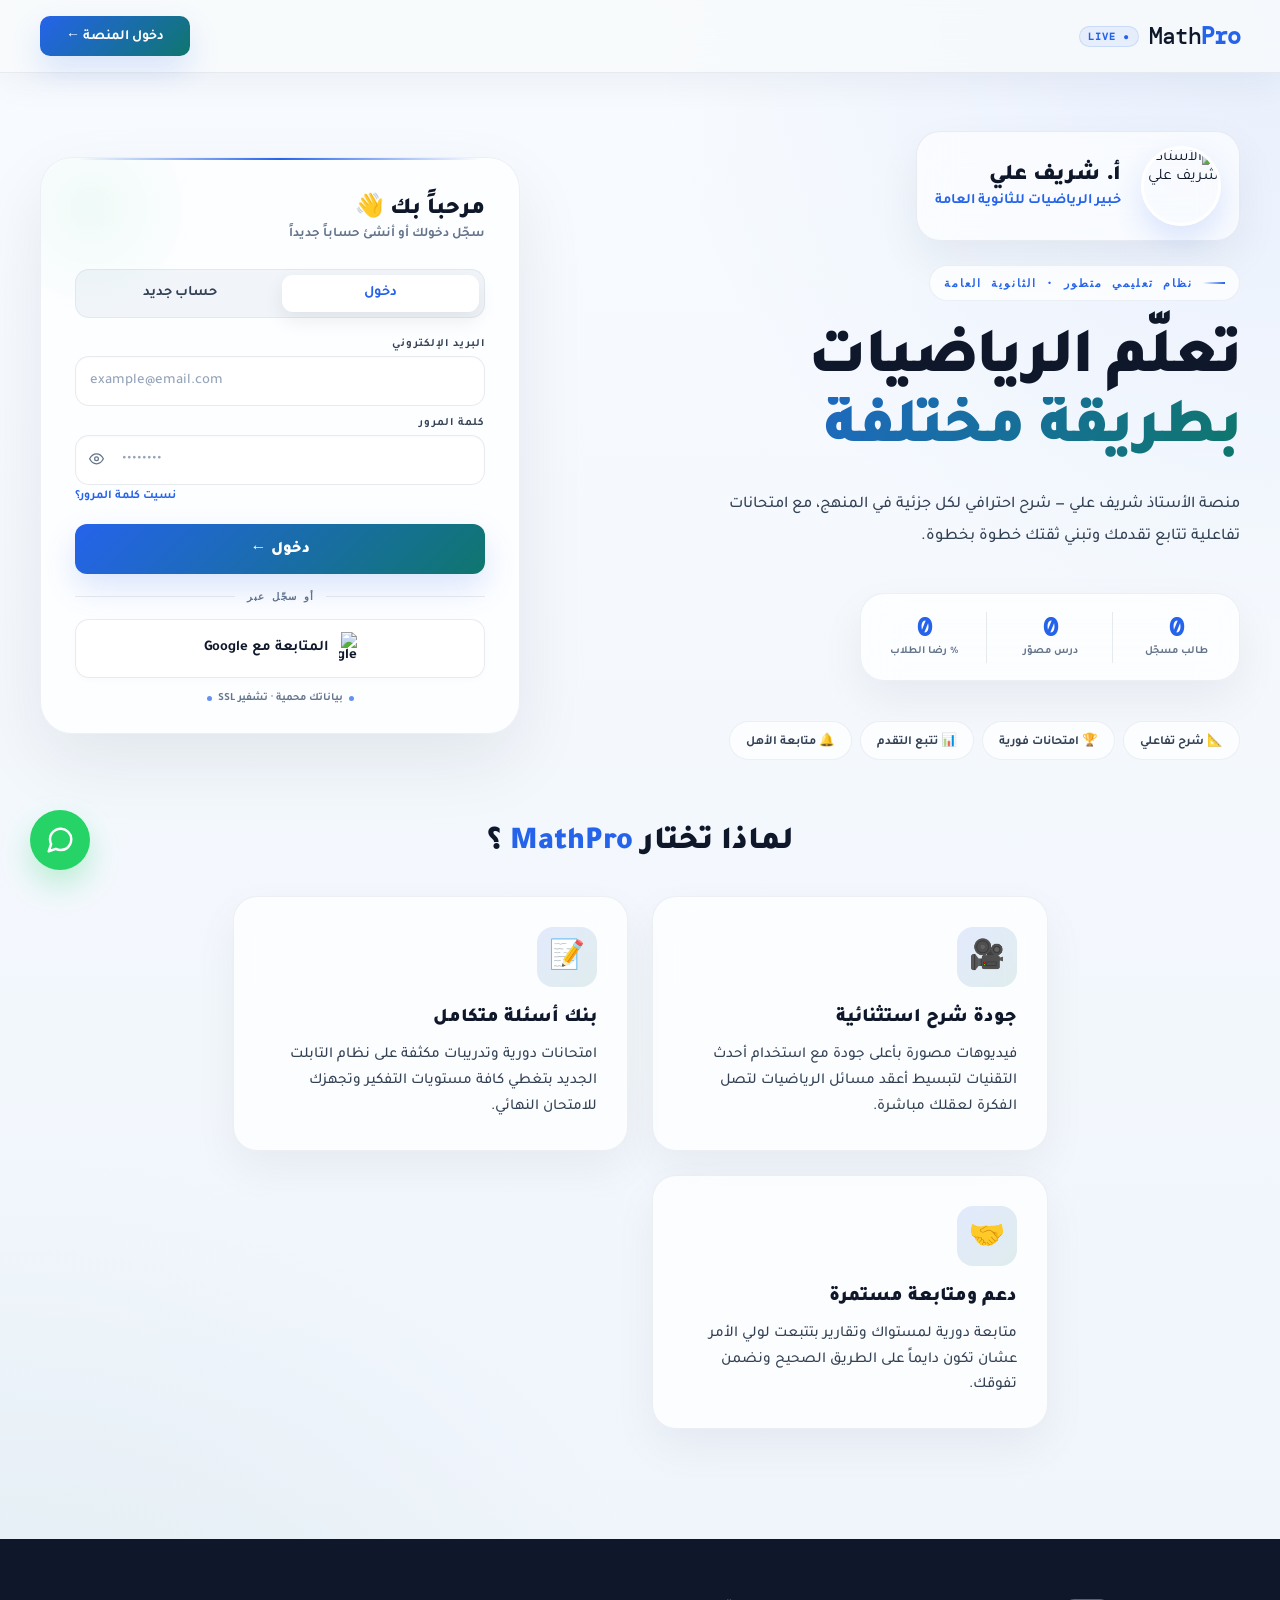
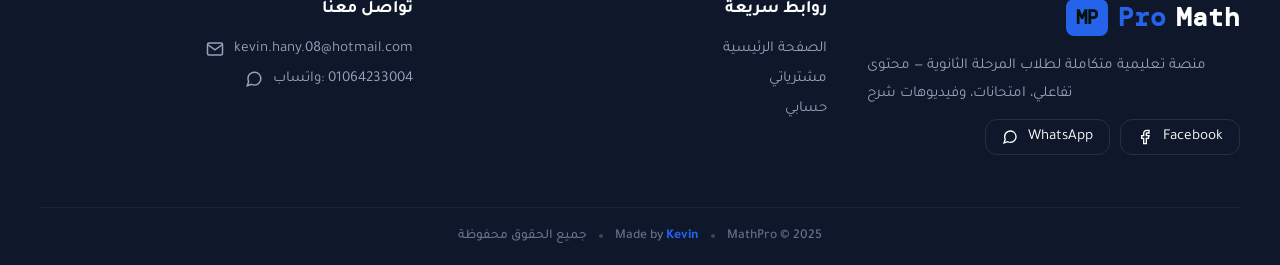
==== commit 1e29ea20: "Update index.html" ====
--- a/index.html
+++ b/index.html
@@ -1,1310 +1,1420 @@
 <!DOCTYPE html>
 <html lang="ar" dir="rtl">
 <head>
-  <meta charset="UTF-8" />
-  <meta name="viewport" content="width=device-width, initial-scale=1.0" />
-  <title>MathPro | تسجيل الدخول</title>
-  <meta name="theme-color" content="#f4f7fb" />
-  <link rel="preconnect" href="https://fonts.googleapis.com">
-  <link rel="preconnect" href="https://fonts.gstatic.com" crossorigin>
-  <link href="https://fonts.googleapis.com/css2?family=Tajawal:wght@300;400;500;700;800;900&display=swap" rel="stylesheet">
-  <script src="https://cdn.jsdelivr.net/npm/@supabase/supabase-js@2"></script>
-  <style>
-    :root {
-      --bg: #f4f7fb;
-      --bg-soft: #eef4ff;
-      --panel: rgba(255,255,255,.82);
-      --panel-strong: rgba(255,255,255,.94);
-      --line: rgba(148,163,184,.22);
-      --line-strong: rgba(148,163,184,.35);
-      --text: #0f172a;
-      --muted: #5b6b83;
-      --primary: #2563eb;
-      --primary-2: #14b8a6;
-      --success: #16a34a;
-      --danger: #dc2626;
-      --shadow: 0 24px 60px rgba(15,23,42,.10);
-      --radius-xl: 28px;
-      --radius-lg: 18px;
-      --radius-md: 14px;
-      --radius-sm: 12px;
+    <meta charset="UTF-8">
+    <meta name="viewport" content="width=device-width, initial-scale=1.0">
+    <title>MathPro | الأستاذ شريف علي</title>
+    <meta name="theme-color" content="#f8fafc">
+    <link rel="preconnect" href="https://fonts.googleapis.com">
+    <link href="https://fonts.googleapis.com/css2?family=Tajawal:wght@300;400;500;700;900&family=DM+Mono:wght@400;500&display=swap" rel="stylesheet">
+    
+    <script src="https://cdn.jsdelivr.net/npm/@supabase/supabase-js@2"></script>
+    <script src="https://cdn.tailwindcss.com"></script>
+
+<style>
+*, *::before, *::after { box-sizing: border-box; margin: 0; padding: 0; }
+html { scroll-behavior: smooth; }
+
+/* 🔥 ألوان الـ Light Mode الجديدة 🔥 */
+:root {
+    --bg:   #f8fafc;       
+    --bg2:  #ffffff;       
+    --card: rgba(255, 255, 255, 0.9); 
+    --border: rgba(0, 0, 0, 0.08);    
+    --g1:   #00b578;       
+    --g2:   #008f5e;
+    --g3:   #006a45;
+    --glow: rgba(0, 181, 120, 0.15);  
+    --muted:#64748b;       
+    --text: #0f172a;       
+    --text2:#334155;       
+    --mono: 'DM Mono', monospace;
+    --sans: 'Tajawal', sans-serif;
+}
+
+body {
+    font-family: var(--sans);
+    background: var(--bg);
+    color: var(--text);
+    min-height: 100vh;
+    overflow-x: hidden;
+    cursor: none;
+}
+/* cursor */
+#cur-dot {
+    position:fixed; width:8px; height:8px;
+    background:var(--g1); border-radius:50%;
+    pointer-events:none; z-index:9999;
+    transform:translate(-50%,-50%);
+    box-shadow:0 0 12px var(--g1),0 0 30px var(--glow);
+    transition:width .2s,height .2s;
+}
+#cur-ring {
+    position:fixed; width:36px; height:36px;
+    border:1px solid rgba(0,181,120,.4); border-radius:50%;
+    pointer-events:none; z-index:9998;
+    transform:translate(-50%,-50%);
+}
+/* canvas bg */
+#cvs { position:fixed; inset:0; z-index:0; opacity:.8; }
+/* noise overlay */
+body::after {
+    content:''; position:fixed; inset:0; z-index:1;
+    pointer-events:none; opacity:.015; 
+    background-image:url("data:image/svg+xml,%3Csvg viewBox='0 0 256 256' xmlns='http://www.w3.org/2000/svg'%3E%3Cfilter id='n'%3E%3CfeTurbulence type='fractalNoise' baseFrequency='.9' numOctaves='4' stitchTiles='stitch'/%3E%3C/filter%3E%3Crect width='100%25' height='100%25' filter='url(%23n)'/%3E%3C/svg%3E");
+    background-size:180px;
+}
+/* page wrapper */
+.page { position:relative; z-index:2; min-height:100vh; display:flex; flex-direction:column; }
+/* nav */
+nav {
+    position:sticky; top:0; z-index:100;
+    border-bottom:1px solid var(--border);
+    backdrop-filter:blur(24px) saturate(1.5);
+    background:rgba(255,255,255,.85); 
+}
+.nav-w {
+    max-width:1300px; margin:0 auto;
+    padding:0 40px; height:64px;
+    display:flex; align-items:center; justify-content:space-between;
+}
+.logo { display:flex; align-items:center; gap:10px; text-decoration:none; }
+.logo-wm {
+    font-family:var(--mono); font-size:1.45rem; font-weight:500;
+    letter-spacing:-1px; color:var(--text); 
+}
+.logo-wm b { color:var(--g1); }
+.logo-chip {
+    font-family:var(--mono); font-size:.6rem; font-weight:700;
+    color:var(--g1); background:rgba(0,181,120,.1);
+    border:1px solid rgba(0,181,120,.2);
+    padding:3px 8px; border-radius:20px;
+    letter-spacing:1px; text-transform:uppercase;
+}
+.logo-chip::before { content:'● '; animation:blink 2s infinite; }
+@keyframes blink{0%,100%{opacity:1}50%{opacity:.2}}
+.nav-btn {
+    font-family:var(--sans); font-weight:700; font-size:.875rem;
+    color:#ffffff; 
+    background:linear-gradient(135deg,var(--g1) 0%,var(--g2) 100%);
+    border:none; padding:10px 26px; border-radius:10px; cursor:pointer;
+    transition:all .3s; box-shadow:0 4px 15px rgba(0,181,120,.2);
+    position:relative; overflow:hidden;
+}
+.nav-btn::after {
+    content:''; position:absolute; inset:0;
+    background:linear-gradient(90deg,transparent,rgba(255,255,255,.2),transparent);
+    transform:translateX(-100%); transition:transform .5s;
+}
+.nav-btn:hover::after { transform:translateX(100%); }
+.nav-btn:hover { box-shadow:0 6px 20px rgba(0,181,120,.3); transform:translateY(-1px); }
+
+/* main */
+main {
+    display:grid; grid-template-columns:1fr 480px;
+    max-width:1300px; margin:0 auto;
+    padding:48px 40px 64px; align-items:center; width:100%; gap: 40px;
+}
+@media(max-width:960px){
+    main{grid-template-columns:1fr;padding:40px 20px;}
+    .hero{text-align:center;}
+    .hero-desc,.hero-stats,.feat-row, .teacher-profile{margin-left:auto;margin-right:auto;}
+    .card-col{order:-1; margin-bottom: 40px;}
+}
+
+/* hero */
+.hero{padding-left:16px;}
+@media(max-width:960px){.hero{padding-left:0;}}
+.eyebrow {
+    display:inline-flex; align-items:center; gap:10px;
+    font-family:var(--mono); font-size:.68rem; font-weight:700; letter-spacing:2px;
+    text-transform:uppercase; color:var(--g1); margin-bottom:26px;
+    opacity:0; animation:riseIn .7s .1s forwards;
+}
+.eyebrow-line{width:32px;height:1.5px;background:linear-gradient(to left,var(--g1),transparent);}
+
+/* 👨‍🏫 صورة المدرس */
+.teacher-profile {
+    display: flex;
+    align-items: center;
+    gap: 20px;
+    margin-bottom: 24px;
+    opacity:0; animation:riseIn .7s .15s forwards;
+}
+.teacher-profile img {
+    width: 80px;
+    height: 80px;
+    border-radius: 50%;
+    object-fit: cover;
+    border: 3px solid #ffffff;
+    box-shadow: 0 10px 25px rgba(0,181,120,.2);
+}
+.teacher-profile .info h2 {
+    font-size: 1.4rem;
+    font-weight: 900;
+    color: var(--text);
+    margin-bottom: 4px;
+}
+.teacher-profile .info p {
+    font-size: 0.9rem;
+    color: var(--g1);
+    font-weight: 700;
+}
+
+.hero-title {
+    font-size:clamp(2.5rem,5vw,4.5rem); font-weight:900;
+    line-height:1.1; letter-spacing:-1px; margin-bottom:22px;
+    color: var(--text);
+    opacity:0; animation:riseIn .7s .2s forwards;
+}
+.hero-title .accent {
+    display:block;
+    background:linear-gradient(120deg,var(--g1) 0%,var(--g2) 50%,var(--g1) 100%);
+    background-size:200%;
+    -webkit-background-clip:text; -webkit-text-fill-color:transparent; background-clip:text;
+    animation:shimmer 4s linear infinite;
+}
+@keyframes shimmer{0%{background-position:0%}100%{background-position:200%}}
+.hero-desc {
+    color:var(--text2); font-size:1.05rem; line-height:1.85; font-weight:500;
+    max-width:440px; margin-bottom:40px;
+    opacity:0; animation:riseIn .7s .3s forwards;
+}
+/* stats */
+.hero-stats {
+    display:flex; align-items:stretch;
+    margin-bottom:40px; max-width:380px;
+    background:#ffffff;
+    border:1px solid var(--border); border-radius:16px;
+    box-shadow: 0 10px 30px rgba(0,0,0,0.03); 
+    overflow:hidden;
+    opacity:0; animation:riseIn .7s .4s forwards;
+}
+.stat-item{flex:1;padding:18px 20px;position:relative;text-align:center;}
+.stat-item+.stat-item::before {
+    content:''; position:absolute; right:0; top:20%; bottom:20%;
+    width:1px; background:var(--border);
+}
+.stat-num{font-family:var(--mono);font-size:1.55rem;font-weight:700;color:var(--g1);line-height:1;margin-bottom:4px;}
+.stat-lbl{font-size:.68rem;color:var(--muted);font-weight:700;}
+/* pills */
+.feat-row {
+    display:flex; flex-wrap:wrap; gap:8px;
+    opacity:0; animation:riseIn .7s .5s forwards;
+}
+.pill {
+    display:flex; align-items:center; gap:7px;
+    font-size:.78rem; font-weight:700; color:var(--text2);
+    background:rgba(0,0,0,.03);
+    border:1px solid var(--border);
+    padding:7px 14px; border-radius:30px; transition:all .25s;
+    cursor:default;
+}
+.pill:hover{border-color:rgba(0,181,120,.3);color:var(--g1);background:rgba(0,181,120,.05);}
+
+/* auth card */
+.card-col{opacity:0;animation:riseIn .8s .15s forwards;}
+.auth-card {
+    position:relative;
+    background:var(--card);
+    backdrop-filter:blur(40px);
+    border:1px solid var(--border);
+    border-radius:24px;
+    padding:32px 32px 26px;
+    box-shadow:0 30px 60px rgba(0,0,0,0.06),0 0 0 1px rgba(0,0,0,0.02); 
+    overflow:hidden; transition:box-shadow .4s;
+}
+.auth-card::before {
+    content:'';
+    position:absolute;
+    top:0;left:8%;right:8%;height:2px;
+    background:linear-gradient(to right,transparent,var(--g1),transparent);
+}
+.auth-card::after {
+    content:''; position:absolute;
+    top:-60px;left:-60px;width:220px;height:220px;
+    background:radial-gradient(circle,rgba(0,181,120,.05) 0%,transparent 70%);
+    pointer-events:none;
+}
+/* card header */
+.card-head{margin-bottom:22px;}
+.card-title{font-size:1.28rem;font-weight:900;color:var(--text);}
+.card-sub{font-size:.74rem;color:var(--muted);font-weight:600;margin-top:3px;}
+/* tabs */
+.tabs {
+    display:flex; gap:4px;
+    background:rgba(0,0,0,.04); 
+    border:1px solid var(--border);
+    border-radius:12px; padding:4px; margin-bottom:20px;
+}
+.tab {
+    flex:1; padding:10px; background:none; border:none;
+    border-radius:9px; font-family:var(--sans); font-weight:700; font-size:.9rem;
+    cursor:pointer; color:var(--muted); transition:all .25s;
+}
+.tab.on {
+    background:linear-gradient(135deg,var(--g1) 0%,var(--g2) 100%);
+    color:#ffffff; box-shadow:0 4px 14px rgba(0,181,120,.25);
+}
+/* fields */
+.fields{display:flex;flex-direction:column;gap:11px;}
+.fw{display:flex;flex-direction:column;gap:5px;}
+.flbl{font-size:.68rem;font-weight:700;color:var(--text2);letter-spacing:.8px;text-transform:uppercase;}
+.f2col{display:grid;grid-template-columns:1fr 1fr;gap:10px;}
+input.inp,select.inp {
+    width:100%;
+    background:rgba(0,0,0,.02)!important; 
+    border:1px solid rgba(0,0,0,.1)!important; 
+    color:var(--text)!important;
+    padding:12px 14px; border-radius:10px;
+    font-family:var(--sans); font-size:.92rem; font-weight:500;
+    outline:none!important;
+    transition:all .25s;
+    -webkit-appearance:none;
+}
+input.inp:focus,select.inp:focus {
+    border-color:var(--g1)!important;
+    background:#ffffff!important;
+    box-shadow:0 0 0 3px rgba(0,181,120,.15);
+}
+input.inp::placeholder{color:#94a3b8;}
+select.inp{color:#94a3b8!important;}
+select.inp.filled{color:var(--text)!important;}
+select.inp option{background:#ffffff;color:var(--text);}
+.pass-row{position:relative;}
+.eye-btn {
+    position:absolute;left:12px;top:50%;transform:translateY(-50%);
+    background:none;border:none;color:var(--muted);cursor:pointer;
+    line-height:1;padding:2px;transition:color .2s;
+}
+.eye-btn:hover{color:var(--g1);}
+.pass-row input{padding-left:40px;}
+/* forgot */
+.forgot{text-align:left;margin:2px 0 10px;}
+.forgot button {
+    font-family:var(--sans);font-size:.75rem;font-weight:700;
+    color:var(--g1);background:none;border:none;cursor:pointer;
+    transition:opacity .2s;padding:0;
+}
+.forgot button:hover{opacity:.7;}
+/* cta */
+.cta-btn {
+    width:100%;
+    background:linear-gradient(135deg,var(--g1) 0%,var(--g2) 100%);
+    color:#ffffff; border:none; padding:14px; border-radius:12px;
+    font-family:var(--sans); font-size:1rem; font-weight:900;
+    cursor:pointer;
+    transition:all .3s;
+    box-shadow:0 6px 24px rgba(0,181,120,.25);
+    position:relative; overflow:hidden; margin-top:8px;
+}
+.cta-btn::before {
+    content:''; position:absolute; inset:0;
+    background:linear-gradient(90deg,transparent,rgba(255,255,255,.2),transparent);
+    transform:translateX(-100%);
+    transition:transform .6s;
+}
+.cta-btn:hover::before{transform:translateX(100%);}
+.cta-btn:hover{transform:translateY(-2px);box-shadow:0 10px 30px rgba(0,181,120,.35);}
+.cta-btn:active{transform:translateY(0);}
+/* divider */
+.or-line{display:flex;align-items:center;gap:12px;margin:16px 0;}
+.or-bar{flex:1;height:1px;background:rgba(0,0,0,.08);}
+.or-txt{font-family:var(--mono);font-size:.65rem;font-weight:700;letter-spacing:1px;color:var(--muted);white-space:nowrap;}
+/* google */
+.g-btn {
+    width:100%; display:flex; align-items:center; justify-content:center; gap:10px;
+    background:#ffffff; border:1px solid rgba(0,0,0,.15);
+    padding:12px; border-radius:12px;
+    font-family:var(--sans); font-weight:700; font-size:.92rem; color:var(--text);
+    cursor:pointer; transition:all .25s;
+    box-shadow: 0 2px 8px rgba(0,0,0,0.02);
+}
+.g-btn:hover{border-color:rgba(0,0,0,.3);background:#f8fafc;transform:translateY(-1px);box-shadow: 0 4px 12px rgba(0,0,0,0.05);}
+.g-btn img{width:18px;}
+/* trust */
+.trust{display:flex;align-items:center;justify-content:center;gap:6px;margin-top:14px;}
+.trust-dot{width:5px;height:5px;background:var(--g1);border-radius:50%;opacity:.7;}
+.trust-txt{font-size:.68rem;color:var(--muted);font-weight:700;}
+
+/* 🔥 قسم لماذا نحن 🔥 */
+.why-us-section {
+    max-width: 1300px;
+    margin: 0 auto 80px;
+    padding: 0 40px;
+    position: relative;
+    z-index: 2;
+}
+.why-title {
+    text-align: center;
+    font-size: 2.2rem;
+    font-weight: 900;
+    color: var(--text);
+    margin-bottom: 40px;
+}
+.why-title span { color: var(--g1); }
+.features-grid {
+    display: grid;
+    grid-template-columns: repeat(auto-fit, minmax(280px, 1fr));
+    gap: 24px;
+}
+.feature-card {
+    background: var(--bg2);
+    border: 1px solid var(--border);
+    border-radius: 20px;
+    padding: 30px;
+    transition: transform 0.3s, box-shadow 0.3s;
+    box-shadow: 0 10px 30px rgba(0,0,0,0.03);
+}
+.feature-card:hover {
+    transform: translateY(-5px);
+    box-shadow: 0 20px 40px rgba(0,181,120,0.1);
+    border-color: rgba(0,181,120,0.3);
+}
+.feature-icon {
+    width: 60px;
+    height: 60px;
+    background: rgba(0,181,120,0.1);
+    border-radius: 16px;
+    display: flex;
+    align-items: center;
+    justify-content: center;
+    font-size: 1.8rem;
+    color: var(--g1);
+    margin-bottom: 20px;
+}
+.feature-card h3 {
+    font-size: 1.2rem;
+    font-weight: 900;
+    margin-bottom: 12px;
+    color: var(--text);
+}
+.feature-card p {
+    font-size: 0.95rem;
+    color: var(--text2);
+    line-height: 1.7;
+    font-weight: 500;
+}
+
+/* 🔥 الفوتر الجديد المتوافق مع الصورة 🔥 */
+footer {
+    background-color: #04120d; 
+    color: #e2e8f0;
+    position: relative;
+    z-index: 2;
+    padding: 60px 40px 20px;
+    border-top: 4px solid var(--g1);
+}
+.footer-container {
+    max-width: 1300px;
+    margin: 0 auto;
+    display: grid;
+    grid-template-columns: repeat(auto-fit, minmax(250px, 1fr));
+    gap: 40px;
+    margin-bottom: 40px;
+    text-align: right;
+}
+.footer-col h4 {
+    color: #ffffff;
+    font-size: 1.1rem;
+    font-weight: 700;
+    margin-bottom: 20px;
+}
+.footer-col p, .footer-col a {
+    color: #94a3b8;
+    font-size: 0.95rem;
+    margin-bottom: 12px;
+    display: flex;
+    align-items: center;
+    gap: 10px;
+    text-decoration: none;
+    transition: color 0.2s;
+}
+.footer-col a:hover { color: var(--g1); }
+.footer-col ul { list-style: none; }
+.footer-col ul li { margin-bottom: 12px; }
+
+/* لوجو الفوتر */
+.footer-logo {
+    display: flex;
+    align-items: center;
+    gap: 10px;
+    margin-bottom: 16px;
+    font-family: var(--mono);
+    font-size: 1.6rem;
+    font-weight: 700;
+    color: #ffffff;
+}
+.footer-logo span { color: var(--g1); }
+.footer-logo-box {
+    background: var(--g1);
+    color: #04120d;
+    padding: 6px 10px;
+    border-radius: 8px;
+    font-size: 1.2rem;
+    font-weight: 900;
+}
+.footer-desc {
+    color: #94a3b8;
+    line-height: 1.8;
+    margin-bottom: 20px;
+    font-size: 0.9rem;
+}
+.footer-socials {
+    display: flex;
+    gap: 10px;
+}
+.social-btn {
+    display: flex;
+    align-items: center;
+    gap: 8px;
+    padding: 8px 16px;
+    border: 1px solid rgba(255,255,255,0.1);
+    border-radius: 12px;
+    color: #ffffff !important;
+    font-size: 0.85rem;
+    font-family: var(--sans);
+    transition: all 0.3s;
+}
+.social-btn:hover {
+    background: rgba(255,255,255,0.05);
+    border-color: var(--g1);
+}
+
+.footer-bottom {
+    max-width: 1300px;
+    margin: 0 auto;
+    padding-top: 20px;
+    border-top: 1px solid rgba(255,255,255,0.05);
+    display: flex;
+    justify-content: center;
+    align-items: center;
+    gap: 12px;
+    font-size: 0.85rem;
+    color: #64748b;
+    font-weight: 500;
+    flex-wrap: wrap;
+}
+.footer-bottom b { color: var(--g1); }
+.dot-sep { width: 4px; height: 4px; background: #64748b; border-radius: 50%; opacity: 0.5; }
+
+/* 🔥 زر الواتساب العائم 🔥 */
+.floating-wa {
+    position: fixed;
+    bottom: 30px;
+    left: 30px;
+    width: 60px;
+    height: 60px;
+    background-color: #25D366;
+    color: white;
+    border-radius: 50%;
+    display: flex;
+    align-items: center;
+    justify-content: center;
+    font-size: 30px;
+    box-shadow: 0 4px 15px rgba(37, 211, 102, 0.4);
+    z-index: 1000;
+    transition: transform 0.3s, box-shadow 0.3s;
+}
+.floating-wa:hover {
+    transform: translateY(-5px) scale(1.05);
+    box-shadow: 0 8px 25px rgba(37, 211, 102, 0.6);
+}
+
+/* Popups */
+.custom-popup-overlay {
+    position: fixed; inset: 0; z-index: 9999;
+    background: rgba(0,0,0,0.4); backdrop-filter: blur(8px);
+    display: flex; align-items: center; justify-content: center;
+    padding: 20px; opacity: 0; pointer-events: none;
+    transition: opacity 0.3s ease;
+}
+.custom-popup-overlay.show { opacity: 1; pointer-events: all; }
+.custom-popup-card {
+    background: rgba(255,255,255,0.98);
+    border: 1px solid var(--border);
+    border-radius: 24px; padding: 40px 32px; width: 100%; max-width: 480px;
+    text-align: center; transform: translateY(20px) scale(0.95);
+    transition: transform 0.3s cubic-bezier(0.175, 0.885, 0.32, 1.275);
+    box-shadow: 0 40px 80px rgba(0,0,0,0.15), 0 0 0 1px rgba(0,0,0,0.05);
+    position: relative; overflow: hidden; max-height: 90vh; overflow-y: auto;
+}
+.custom-popup-overlay.show .custom-popup-card { transform: translateY(0) scale(1); }
+.custom-popup-card::before {
+    content: ''; position: absolute; top: 0;
+    left: 15%; right: 15%; height: 3px;
+    background: linear-gradient(to right, transparent, var(--g1), transparent);
+}
+.popup-icon {
+    font-size: 2.8rem; margin-bottom: 16px;
+    display: inline-flex; align-items: center; justify-content: center;
+    width: 72px; height: 72px; background: rgba(0,181,120,.08);
+    border: 1px solid rgba(0,181,120,.2); border-radius: 20px;
+}
+.popup-title { font-size: 1.4rem; font-weight: 900; color: var(--text); margin-bottom: 8px; }
+.popup-sub { font-size: 0.88rem; color: var(--text2); margin-bottom: 24px; line-height: 1.6; font-weight:500;}
+.popup-input-wrap { margin-bottom: 24px; text-align: right; }
+.popup-input-wrap .flbl { display: block; margin-bottom: 8px; }
+.popup-cancel-btn {
+    background: transparent; border: none; color: var(--muted);
+    font-family: var(--sans); font-size: 0.9rem; font-weight: 700;
+    cursor: pointer; margin-top: 16px; transition: color 0.2s; padding: 8px;
+}
+.popup-cancel-btn:hover { color: #ef4444; }
+
+@keyframes riseIn{from{opacity:0;transform:translateY(20px)}to{opacity:1;transform:translateY(0)}}
+.hidden{display:none!important;}
+::-webkit-scrollbar{width:5px;}
+::-webkit-scrollbar-track{background:var(--bg);}
+::-webkit-scrollbar-thumb{background:var(--muted);border-radius:2px;}
+
+
+/* ===== Calm redesign + better form UX ===== */
+:root {
+    --bg: #f3f7fb;
+    --bg2: #ffffff;
+    --card: rgba(255,255,255,0.82);
+    --border: rgba(148,163,184,0.22);
+    --g1: #2563eb;
+    --g2: #0f766e;
+    --g3: #1e293b;
+    --glow: rgba(37,99,235,0.12);
+    --muted: #64748b;
+    --text: #0f172a;
+    --text2: #334155;
+}
+body {
+    background:
+        radial-gradient(circle at top right, rgba(37,99,235,0.08), transparent 28%),
+        radial-gradient(circle at bottom left, rgba(15,118,110,0.08), transparent 32%),
+        linear-gradient(180deg, #f8fbff 0%, #eef4fb 100%);
+    cursor: auto;
+}
+#cur-dot, #cur-ring, #cvs { display: none !important; }
+body::after { display: none; }
+nav {
+    background: rgba(248,250,252,0.82);
+    border-bottom: 1px solid rgba(148,163,184,0.18);
+    box-shadow: 0 10px 35px rgba(15,23,42,0.05);
+}
+.nav-w { height: 72px; }
+.logo-chip {
+    color: var(--g1);
+    background: rgba(37,99,235,0.08);
+    border-color: rgba(37,99,235,0.14);
+}
+.nav-btn,
+.cta-btn {
+    background: linear-gradient(135deg, var(--g1) 0%, var(--g2) 100%);
+    box-shadow: 0 14px 32px rgba(37,99,235,0.16);
+}
+main {
+    padding-top: 58px;
+    gap: 54px;
+}
+.hero { padding-left: 0; }
+.teacher-profile {
+    width: fit-content;
+    background: rgba(255,255,255,0.62);
+    border: 1px solid rgba(148,163,184,0.18);
+    padding: 14px 18px;
+    border-radius: 24px;
+    box-shadow: 0 18px 45px rgba(15,23,42,0.06);
+}
+.teacher-profile img {
+    border-color: rgba(255,255,255,0.95);
+    box-shadow: 0 14px 30px rgba(37,99,235,0.15);
+}
+.eyebrow {
+    background: rgba(255,255,255,0.75);
+    border: 1px solid rgba(148,163,184,0.16);
+    padding: 10px 14px;
+    border-radius: 999px;
+}
+.eyebrow-line {
+    width: 22px;
+    background: linear-gradient(to left, var(--g1), transparent);
+}
+.hero-title {
+    font-size: clamp(2.7rem, 5vw, 4.7rem);
+    letter-spacing: -1.8px;
+    max-width: 650px;
+}
+.hero-desc {
+    max-width: 540px;
+    font-size: 1.02rem;
+    line-height: 1.95;
+}
+.hero-stats,
+.feature-card,
+.auth-card,
+.custom-popup-card,
+.teacher-profile,
+.pill {
+    backdrop-filter: blur(18px);
+    -webkit-backdrop-filter: blur(18px);
+}
+.hero-stats {
+    background: rgba(255,255,255,0.72);
+    border-color: rgba(148,163,184,0.16);
+    border-radius: 24px;
+    box-shadow: 0 18px 45px rgba(15,23,42,0.06);
+}
+.stat-item { padding: 22px 20px; }
+.pill {
+    background: rgba(255,255,255,0.72);
+    border-color: rgba(148,163,184,0.16);
+    padding: 10px 16px;
+}
+.auth-card {
+    background: rgba(255,255,255,0.76);
+    border-radius: 32px;
+    border-color: rgba(148,163,184,0.16);
+    box-shadow: 0 28px 70px rgba(15,23,42,0.08);
+    padding: 34px 34px 28px;
+}
+.card-head { margin-bottom: 26px; }
+.card-title { font-size: 1.45rem; }
+.card-sub { font-size: 0.82rem; }
+.tabs {
+    background: rgba(241,245,249,0.95);
+    border-color: rgba(148,163,184,0.16);
+    padding: 5px;
+    border-radius: 14px;
+}
+.tab {
+    color: var(--text2);
+    border-radius: 11px;
+}
+.tab.on {
+    background: #ffffff;
+    color: var(--g1);
+    box-shadow: 0 8px 20px rgba(15,23,42,0.08);
+}
+.flbl {
+    color: var(--text2);
+    font-size: 0.7rem;
+    letter-spacing: 1px;
+}
+input.inp, select.inp {
+    background: rgba(255,255,255,0.95) !important;
+    border: 1px solid rgba(148,163,184,0.22) !important;
+    border-radius: 14px;
+    min-height: 50px;
+    box-shadow: inset 0 1px 2px rgba(15,23,42,0.02);
+}
+input.inp:focus, select.inp:focus {
+    border-color: rgba(37,99,235,0.55) !important;
+    box-shadow: 0 0 0 4px rgba(37,99,235,0.12);
+}
+.pass-row input { padding-left: 46px; }
+.eye-btn:hover,
+.forgot button,
+.popup-cancel-btn:hover,
+.footer-col a:hover,
+.social-btn:hover { color: var(--g1); }
+.g-btn {
+    background: rgba(255,255,255,0.9);
+    border-color: rgba(148,163,184,0.22);
+    border-radius: 14px;
+}
+.why-title {
+    font-size: 2rem;
+    margin-bottom: 34px;
+}
+.feature-card {
+    background: rgba(255,255,255,0.74);
+    border-color: rgba(148,163,184,0.16);
+    border-radius: 24px;
+    box-shadow: 0 18px 45px rgba(15,23,42,0.05);
+}
+.feature-icon {
+    background: linear-gradient(135deg, rgba(37,99,235,0.12), rgba(15,118,110,0.12));
+    color: var(--g1);
+}
+footer {
+    background: #0f172a;
+    border-top: none;
+    margin-top: 30px;
+}
+.floating-wa {
+    box-shadow: 0 14px 30px rgba(37, 211, 102, 0.28);
+}
+.custom-popup-card {
+    background: rgba(255,255,255,0.84);
+    border-radius: 30px;
+}
+@media (max-width: 960px) {
+    .teacher-profile,
+    .hero-stats,
+    .feat-row {
+        margin-right: auto;
     }
-
-    * { box-sizing: border-box; }
-    html { scroll-behavior: smooth; }
-    body {
-      margin: 0;
-      font-family: 'Tajawal', sans-serif;
-      color: var(--text);
-      background:
-        radial-gradient(circle at top right, rgba(37,99,235,.12), transparent 30%),
-        radial-gradient(circle at bottom left, rgba(20,184,166,.12), transparent 35%),
-        linear-gradient(180deg, #f9fbff 0%, var(--bg) 100%);
-      min-height: 100vh;
-    }
-
-    .page-shell {
-      max-width: 1280px;
-      margin: 0 auto;
-      padding: 24px;
-    }
-
-    .topbar {
-      display: flex;
-      align-items: center;
-      justify-content: space-between;
-      gap: 16px;
-      padding: 14px 18px;
-      background: rgba(255,255,255,.65);
-      border: 1px solid rgba(255,255,255,.65);
-      backdrop-filter: blur(18px);
-      border-radius: 22px;
-      box-shadow: 0 12px 30px rgba(15,23,42,.05);
-      position: sticky;
-      top: 18px;
-      z-index: 50;
-    }
-
-    .brand {
-      display: flex;
-      align-items: center;
-      gap: 12px;
-      text-decoration: none;
-      color: var(--text);
-    }
-
-    .brand-badge {
-      width: 44px;
-      height: 44px;
-      border-radius: 14px;
-      display: grid;
-      place-items: center;
-      background: linear-gradient(135deg, var(--primary), var(--primary-2));
-      color: #fff;
-      font-weight: 900;
-      letter-spacing: .5px;
-      box-shadow: 0 10px 22px rgba(37,99,235,.22);
-    }
-
-    .brand-title {
-      font-size: 1.15rem;
-      font-weight: 900;
-      line-height: 1;
-    }
-
-    .brand-sub {
-      font-size: .82rem;
-      color: var(--muted);
-      margin-top: 4px;
-      font-weight: 600;
-    }
-
-    .topbar-action {
-      border: none;
-      cursor: pointer;
-      border-radius: 14px;
-      padding: 12px 18px;
-      font-family: inherit;
-      font-size: .98rem;
-      font-weight: 800;
-      color: #fff;
-      background: linear-gradient(135deg, var(--primary), var(--primary-2));
-      box-shadow: 0 14px 28px rgba(37,99,235,.18);
-    }
-
-    .hero-grid {
-      display: grid;
-      grid-template-columns: 1.08fr .92fr;
-      gap: 28px;
-      align-items: stretch;
-      padding: 28px 0 20px;
-    }
-
-    .hero-panel,
-    .auth-panel,
-    .feature-card,
-    .modal-card {
-      background: var(--panel);
-      backdrop-filter: blur(20px);
-      border: 1px solid rgba(255,255,255,.6);
-      box-shadow: var(--shadow);
-    }
-
-    .hero-panel {
-      border-radius: 36px;
-      padding: 34px;
-      position: relative;
-      overflow: hidden;
-      min-height: 640px;
-    }
-
-    .hero-panel::before {
-      content: '';
-      position: absolute;
-      inset: auto auto -90px -90px;
-      width: 260px;
-      height: 260px;
-      border-radius: 50%;
-      background: radial-gradient(circle, rgba(37,99,235,.12), transparent 72%);
-      pointer-events: none;
-    }
-
-    .teacher-chip {
-      display: inline-flex;
-      align-items: center;
-      gap: 12px;
-      padding: 10px 14px;
-      border-radius: 999px;
-      background: rgba(255,255,255,.74);
-      border: 1px solid var(--line);
-      margin-bottom: 22px;
-    }
-
-    .teacher-chip img {
-      width: 52px;
-      height: 52px;
-      border-radius: 50%;
-      object-fit: cover;
-      border: 3px solid rgba(255,255,255,.95);
-      box-shadow: 0 8px 20px rgba(37,99,235,.16);
-    }
-
-    .teacher-chip strong {
-      display: block;
-      font-size: 1rem;
-      font-weight: 900;
-    }
-
-    .teacher-chip span {
-      color: var(--muted);
-      font-size: .88rem;
-      font-weight: 700;
-    }
-
-    .mini-pill {
-      display: inline-flex;
-      align-items: center;
-      gap: 8px;
-      padding: 10px 14px;
-      border-radius: 999px;
-      background: rgba(37,99,235,.08);
-      color: var(--primary);
-      border: 1px solid rgba(37,99,235,.10);
-      font-size: .84rem;
-      font-weight: 800;
-      margin-bottom: 18px;
-    }
-
-    .hero-title {
-      margin: 0 0 16px;
-      font-size: clamp(2.45rem, 4.9vw, 4.6rem);
-      line-height: 1.08;
-      letter-spacing: -1.6px;
-      font-weight: 900;
-      max-width: 670px;
-    }
-
-    .hero-title .accent {
-      display: block;
-      background: linear-gradient(135deg, var(--primary), var(--primary-2));
-      -webkit-background-clip: text;
-      -webkit-text-fill-color: transparent;
-      background-clip: text;
-    }
-
-    .hero-desc {
-      margin: 0;
-      max-width: 560px;
-      color: var(--muted);
-      line-height: 1.95;
-      font-size: 1.02rem;
-      font-weight: 600;
-    }
-
-    .stats {
-      margin-top: 28px;
-      display: grid;
-      grid-template-columns: repeat(3, 1fr);
-      gap: 14px;
-    }
-
-    .stat-box {
-      padding: 20px 18px;
-      border-radius: 22px;
-      background: rgba(255,255,255,.82);
-      border: 1px solid var(--line);
-    }
-
-    .stat-num {
-      font-size: 1.7rem;
-      font-weight: 900;
-      color: var(--primary);
-      margin-bottom: 6px;
-    }
-
-    .stat-label {
-      font-size: .86rem;
-      color: var(--muted);
-      font-weight: 700;
-    }
-
-    .feature-strip {
-      margin-top: 28px;
-      display: flex;
-      flex-wrap: wrap;
-      gap: 10px;
-    }
-
-    .feature-pill {
-      padding: 11px 14px;
-      border-radius: 999px;
-      background: rgba(255,255,255,.74);
-      border: 1px solid var(--line);
-      font-size: .86rem;
-      font-weight: 800;
-      color: var(--text);
-    }
-
-    .feature-grid {
-      margin-top: 28px;
-      display: grid;
-      grid-template-columns: repeat(2, 1fr);
-      gap: 14px;
-    }
-
-    .feature-card {
-      border-radius: 24px;
-      padding: 18px;
-      min-height: 158px;
-    }
-
-    .feature-icon {
-      width: 52px;
-      height: 52px;
-      border-radius: 16px;
-      display: grid;
-      place-items: center;
-      background: linear-gradient(135deg, rgba(37,99,235,.14), rgba(20,184,166,.14));
-      font-size: 1.35rem;
-      margin-bottom: 14px;
-    }
-
-    .feature-card h3 {
-      margin: 0 0 8px;
-      font-size: 1.04rem;
-      font-weight: 900;
-    }
-
-    .feature-card p {
-      margin: 0;
-      color: var(--muted);
-      font-size: .92rem;
-      line-height: 1.8;
-      font-weight: 600;
-    }
-
-    .auth-panel {
-      border-radius: 36px;
-      padding: 30px;
-      display: flex;
-      flex-direction: column;
-      justify-content: center;
-    }
-
-    .auth-head {
-      margin-bottom: 20px;
-    }
-
-    .auth-head h2 {
-      margin: 0 0 10px;
-      font-size: 1.8rem;
-      font-weight: 900;
-    }
-
-    .auth-head p {
-      margin: 0;
-      color: var(--muted);
-      font-size: .95rem;
-      line-height: 1.8;
-      font-weight: 600;
-    }
-
-    .switcher {
-      display: grid;
-      grid-template-columns: 1fr 1fr;
-      gap: 6px;
-      padding: 6px;
-      background: rgba(241,245,249,.9);
-      border: 1px solid var(--line);
-      border-radius: 18px;
-      margin-bottom: 22px;
-    }
-
-    .switcher button {
-      border: none;
-      background: transparent;
-      border-radius: 14px;
-      padding: 14px 12px;
-      font-family: inherit;
-      font-size: .98rem;
-      font-weight: 900;
-      color: var(--muted);
-      cursor: pointer;
-      transition: .2s ease;
-    }
-
-    .switcher button.active {
-      background: #fff;
-      color: var(--primary);
-      box-shadow: 0 10px 25px rgba(15,23,42,.08);
-    }
-
-    .form-view { display: none; }
-    .form-view.active { display: block; }
-
-    .stack { display: grid; gap: 14px; }
-    .grid-2 {
-      display: grid;
-      grid-template-columns: 1fr 1fr;
-      gap: 14px;
-    }
-
-    .field {
-      display: grid;
-      gap: 8px;
-    }
-
-    .field label {
-      font-size: .83rem;
-      font-weight: 800;
-      color: var(--text);
-    }
-
-    .input-wrap {
-      position: relative;
-    }
-
-    .field input,
-    .field select {
-      width: 100%;
-      border: 1px solid var(--line-strong);
-      background: rgba(255,255,255,.98);
-      color: var(--text);
-      border-radius: 16px;
-      min-height: 56px;
-      padding: 0 16px;
-      font-size: .97rem;
-      font-family: inherit;
-      font-weight: 700;
-      outline: none;
-      transition: .18s ease;
-    }
-
-    .field input::placeholder { color: #94a3b8; }
-
-    .field input:focus,
-    .field select:focus {
-      border-color: rgba(37,99,235,.52);
-      box-shadow: 0 0 0 4px rgba(37,99,235,.12);
-    }
-
-    .field input[dir="ltr"],
-    .field select[dir="ltr"] {
-      text-align: left;
-    }
-
-    .password-toggle {
-      position: absolute;
-      left: 12px;
-      top: 50%;
-      transform: translateY(-50%);
-      width: 36px;
-      height: 36px;
-      border: none;
-      border-radius: 12px;
-      background: transparent;
-      cursor: pointer;
-      color: var(--muted);
-      display: grid;
-      place-items: center;
-    }
-
-    .password-input { padding-left: 52px !important; }
-
-    .row-between {
-      display: flex;
-      justify-content: space-between;
-      align-items: center;
-      gap: 12px;
-      flex-wrap: wrap;
-    }
-
-    .helper {
-      color: var(--muted);
-      font-size: .82rem;
-      font-weight: 700;
-    }
-
-    .text-btn {
-      border: none;
-      background: transparent;
-      color: var(--primary);
-      padding: 0;
-      cursor: pointer;
-      font-family: inherit;
-      font-size: .92rem;
-      font-weight: 900;
-    }
-
-    .primary-btn,
-    .secondary-btn,
-    .google-btn {
-      min-height: 56px;
-      border: none;
-      border-radius: 18px;
-      cursor: pointer;
-      font-family: inherit;
-      font-size: 1rem;
-      font-weight: 900;
-      transition: .2s ease;
-    }
-
-    .primary-btn {
-      color: #fff;
-      background: linear-gradient(135deg, var(--primary), var(--primary-2));
-      box-shadow: 0 16px 30px rgba(37,99,235,.18);
-    }
-
-    .secondary-btn {
-      background: rgba(255,255,255,.9);
-      border: 1px solid var(--line-strong);
-      color: var(--text);
-    }
-
-    .google-btn {
-      background: rgba(255,255,255,.95);
-      border: 1px solid var(--line-strong);
-      color: var(--text);
-      display: flex;
-      align-items: center;
-      justify-content: center;
-      gap: 12px;
-    }
-
-    .google-btn img { width: 20px; height: 20px; }
-
-    .primary-btn:hover,
-    .secondary-btn:hover,
-    .google-btn:hover,
-    .topbar-action:hover {
-      transform: translateY(-1px);
-    }
-
-    .divider {
-      display: flex;
-      align-items: center;
-      gap: 12px;
-      color: var(--muted);
-      font-size: .78rem;
-      font-weight: 800;
-      margin: 18px 0;
-    }
-
-    .divider::before,
-    .divider::after {
-      content: '';
-      flex: 1;
-      height: 1px;
-      background: var(--line);
-    }
-
-    .trust-note {
-      margin-top: 16px;
-      display: flex;
-      align-items: center;
-      justify-content: center;
-      gap: 8px;
-      color: var(--muted);
-      font-size: .82rem;
-      font-weight: 800;
-    }
-
-    .trust-dot {
-      width: 7px;
-      height: 7px;
-      border-radius: 50%;
-      background: var(--success);
-    }
-
-    .footer {
-      padding: 6px 0 16px;
-      color: var(--muted);
-      font-size: .86rem;
-      font-weight: 700;
-      text-align: center;
-    }
-
-    .modal {
-      position: fixed;
-      inset: 0;
-      background: rgba(15,23,42,.42);
-      backdrop-filter: blur(8px);
-      display: none;
-      align-items: center;
-      justify-content: center;
-      padding: 18px;
-      z-index: 100;
-    }
-
-    .modal.show { display: flex; }
-
-    .modal-card {
-      width: min(100%, 460px);
-      border-radius: 28px;
-      padding: 28px;
-      background: var(--panel-strong);
-    }
-
-    .modal-icon {
-      width: 62px;
-      height: 62px;
-      border-radius: 20px;
-      display: grid;
-      place-items: center;
-      font-size: 1.6rem;
-      background: rgba(37,99,235,.10);
-      margin-bottom: 14px;
-    }
-
-    .modal-card h3 {
-      margin: 0 0 8px;
-      font-size: 1.42rem;
-      font-weight: 900;
-    }
-
-    .modal-card p {
-      margin: 0 0 18px;
-      color: var(--muted);
-      line-height: 1.8;
-      font-weight: 600;
-      font-size: .95rem;
-    }
-
-    .modal-actions {
-      margin-top: 16px;
-      display: grid;
-      gap: 12px;
-    }
-
-    .status-box {
-      display: none;
-      margin-bottom: 16px;
-      padding: 14px 16px;
-      border-radius: 16px;
-      font-size: .92rem;
-      font-weight: 800;
-      line-height: 1.7;
-    }
-
-    .status-box.show { display: block; }
-    .status-info { background: rgba(37,99,235,.08); color: #1d4ed8; }
-    .status-success { background: rgba(22,163,74,.10); color: #15803d; }
-    .status-error { background: rgba(220,38,38,.10); color: #b91c1c; }
-
-    @media (max-width: 1040px) {
-      .hero-grid { grid-template-columns: 1fr; }
-      .hero-panel { min-height: auto; }
-    }
-
-    @media (max-width: 720px) {
-      .page-shell { padding: 14px; }
-      .topbar {
-        padding: 12px 14px;
-        border-radius: 18px;
-      }
-      .topbar-action { display: none; }
-      .hero-panel,
-      .auth-panel { border-radius: 28px; padding: 22px; }
-      .stats,
-      .feature-grid,
-      .grid-2 { grid-template-columns: 1fr; }
-      .hero-title { font-size: 2.4rem; }
-      .switcher button { padding: 12px 10px; }
-    }
-  </style>
+    .auth-card { padding: 28px 22px 22px; }
+}
+
+</style>
 </head>
 <body>
-  <div class="page-shell">
-    <header class="topbar">
-      <a class="brand" href="#">
-        <div class="brand-badge">MP</div>
-        <div>
-          <div class="brand-title">MathPro</div>
-          <div class="brand-sub">منصة الأستاذ شريف علي</div>
+<div id="cur-dot"></div>
+<div id="cur-ring"></div>
+<canvas id="cvs"></canvas>
+
+<div id="resetPopupOverlay" class="custom-popup-overlay">
+    <div class="custom-popup-card">
+        <div class="popup-icon">🔐</div>
+        <h3 class="popup-title">تحديث كلمة المرور</h3>
+        <p class="popup-sub">أهلاً بك مجدداً! قم بتعيين كلمة مرور جديدة لحسابك تتكون من 6 أحرف أو أرقام على الأقل.</p>
+        <div class="popup-input-wrap">
+            <span class="flbl">كلمة المرور الجديدة</span>
+            <input type="password" id="newPasswordInput" name="new-password" class="inp" placeholder="••••••••" autocomplete="new-password" minlength="6" dir="ltr">
         </div>
-      </a>
-      <button class="topbar-action" type="button" onclick="document.getElementById('authPanel').scrollIntoView({ behavior: 'smooth' })">ابدأ الآن</button>
-    </header>
-
-    <main class="hero-grid">
-      <section class="hero-panel">
-        <div class="teacher-chip">
-          <img src="https://scontent.fcai19-1.fna.fbcdn.net/v/t39.30808-6/527835463_605155572653026_4006013051839682878_n.jpg?_nc_cat=108&ccb=1-7&_nc_sid=1d70fc&_nc_eui2=AeGwWcE3K3r8RERxzBIQVXSiMDwdD_8AWXUwPB0P_wBZdTTOGFAr_oSkOywhpYyBBb2-qtbp3a6u7oEE6wBFi8Sd&_nc_ohc=nxatvHgibB0Q7kNvwHHTYPt&_nc_oc=AdoUhjsgg9s53OLVb8oYNdlq3sAp2aPPs5Nmz-KsUYKpYMguqSttLL9mzNWji1TxOhk&_nc_zt=23&_nc_ht=scontent.fcai19-1.fna&_nc_gid=KX_rM8McC-qZBnryVCqjmQ&_nc_ss=7a3a8&oh=00_Af1FP7BKGHnDmfyDOmy1_eNzYSFDHxFeKewqZhRgVH6GwQ&oe=69DD4AE5" alt="الأستاذ شريف علي">
-          <div>
-            <strong>أ. شريف علي</strong>
-            <span>خبير الرياضيات للثانوية العامة</span>
-          </div>
+        <button type="button" id="confirmResetBtn" class="cta-btn">حفظ وتأكيد الدخول</button>
+        <button type="button" id="cancelResetBtn" class="popup-cancel-btn">إلغاء التحديث</button>
+    </div>
+</div>
+
+<div id="otpResetPopupOverlay" class="custom-popup-overlay">
+    <div class="custom-popup-card">
+        <div class="popup-icon">📧</div>
+        <h3 class="popup-title">أدخل كود التحقق</h3>
+        <p class="popup-sub">تم إرسال كود مكون من 6 أرقام إلى بريدك الإلكتروني. الرجاء إدخاله هنا مع كلمة المرور الجديدة.</p>
+        <div class="popup-input-wrap">
+           <span class="flbl">كود التحقق (8 أرقام)</span>
+           <input type="text" id="otpCodeInput" name="one-time-code" class="inp" placeholder="12345678" style="margin-bottom: 16px; letter-spacing: 4px; text-align: center; font-size: 1.2rem; font-weight: 700;" maxlength="8" autocomplete="one-time-code" inputmode="numeric" pattern="[0-9]*" dir="ltr">
+            <span class="flbl">كلمة المرور الجديدة</span>
+            <input type="password" id="otpNewPasswordInput" name="otp-new-password" class="inp" placeholder="••••••••" autocomplete="new-password" minlength="8" dir="ltr">
         </div>
-
-        <div class="mini-pill">منصة هادئة وسريعة ومريحة للعين</div>
+        <button type="button" id="verifyOtpBtn" class="cta-btn">تأكيد وتغيير كلمة المرور</button>
+        <button type="button" id="cancelOtpBtn" class="popup-cancel-btn">إلغاء</button>
+    </div>
+</div>
+
+<div id="googleProfilePopup" class="custom-popup-overlay">
+    <div class="custom-popup-card">
+        <div class="popup-icon">📱</div>
+        <h3 class="popup-title">خطوة أخيرة يا بطل!</h3>
+        <p class="popup-sub">عشان نكمل حسابك ونعرضلك الكورسات المناسبة، محتاجين البيانات دي.</p>
+        <div class="popup-input-wrap">
+            <span class="flbl">الصف الدراسي</span>
+            <select id="googleGrade" class="inp" style="margin-bottom: 12px;" onchange="this.classList.add('filled')">
+                <option value="" disabled selected>اختر الصف...</option>
+                <option value="1">الصف الأول الثانوي</option>
+                <option value="2">الصف الثاني الثانوي</option>
+                <option value="3">الصف الثالث الثانوي</option>
+            </select>
+            <span class="flbl">رقم تليفونك</span>
+            <input type="text" id="googlePhone" name="googlePhone" class="inp" placeholder="01xxxxxxxxx" style="margin-bottom: 12px;" autocomplete="tel" inputmode="tel" dir="ltr">
+            <span class="flbl">رقم ولي الأمر</span>
+            <input type="text" id="googleParentPhone" name="googleParentPhone" class="inp" placeholder="01xxxxxxxxx" autocomplete="tel" inputmode="tel" dir="ltr">
+        </div>
+        <button type="button" id="saveGoogleProfileBtn" class="cta-btn">حفظ ودخول المنصة 🚀</button>
+    </div>
+</div>
+
+<div class="page">
+<nav>
+    <div class="nav-w">
+        <a class="logo" href="#">
+            <span class="logo-wm">Math<b>Pro</b></span>
+            <span class="logo-chip">LIVE</span>
+        </a>
+        <button class="nav-btn" onclick="document.querySelector('.card-col').scrollIntoView({behavior:'smooth'})">دخول المنصة ←</button>
+    </div>
+</nav>
+
+<main>
+    <div class="hero">
+        <div class="teacher-profile">
+            <img src="https://scontent.fcai19-1.fna.fbcdn.net/v/t39.30808-6/527835463_605155572653026_4006013051839682878_n.jpg?_nc_cat=108&ccb=1-7&_nc_sid=1d70fc&_nc_eui2=AeGwWcE3K3r8RERxzBIQVXSiMDwdD_8AWXUwPB0P_wBZdTTOGFAr_oSkOywhpYyBBb2-qtbp3a6u7oEE6wBFi8Sd&_nc_ohc=nxatvHgibB0Q7kNvwHHTYPt&_nc_oc=AdoUhjsgg9s53OLVb8oYNdlq3sAp2aPPs5Nmz-KsUYKpYMguqSttLL9mzNWji1TxOhk&_nc_zt=23&_nc_ht=scontent.fcai19-1.fna&_nc_gid=KX_rM8McC-qZBnryVCqjmQ&_nc_ss=7a3a8&oh=00_Af1FP7BKGHnDmfyDOmy1_eNzYSFDHxFeKewqZhRgVH6GwQ&oe=69DD4AE5" alt="الأستاذ شريف علي" id="teacherImage">
+            <div class="info">
+                <h2>أ. شريف علي</h2>
+                <p>خبير الرياضيات للثانوية العامة</p>
+            </div>
+        </div>
+
+        <div class="eyebrow">
+            <span class="eyebrow-line"></span>
+            نظام تعليمي متطور · الثانوية العامة
+        </div>
         <h1 class="hero-title">
-          ادخل منصتك التعليمية
-          <span class="accent">بتصميم جديد بالكامل</span>
+            تعلّم الرياضيات
+            <span class="accent">بطريقة مختلفة</span>
         </h1>
-        <p class="hero-desc">
-          صفحة دخول جديدة من الصفر: أوضح، أسرع، وأهدى بصريًا، مع فصل حقيقي بين تسجيل الدخول وإنشاء الحساب حتى يشتغل الـ autofill والباسورد مانجر بشكل أفضل على أغلب المتصفحات.
-        </p>
-
-        <div class="stats">
-          <div class="stat-box">
-            <div class="stat-num">+500</div>
-            <div class="stat-label">طالب مسجّل</div>
-          </div>
-          <div class="stat-box">
-            <div class="stat-num">+120</div>
-            <div class="stat-label">درس مصوّر</div>
-          </div>
-          <div class="stat-box">
-            <div class="stat-num">98%</div>
-            <div class="stat-label">رضا الطلاب</div>
-          </div>
+        <p class="hero-desc">منصة الأستاذ شريف علي — شرح احترافي لكل جزئية في المنهج، مع امتحانات تفاعلية تتابع تقدمك وتبني ثقتك خطوة بخطوة.</p>
+
+        <div class="hero-stats">
+            <div class="stat-item"><div class="stat-num" data-count="500">0</div><div class="stat-lbl">طالب مسجّل</div></div>
+            <div class="stat-item"><div class="stat-num" data-count="120">0</div><div class="stat-lbl">درس مصوّر</div></div>
+            <div class="stat-item"><div class="stat-num" data-count="98">0</div><div class="stat-lbl">% رضا الطلاب</div></div>
         </div>
 
-        <div class="feature-strip">
-          <div class="feature-pill">شرح واضح</div>
-          <div class="feature-pill">امتحانات تفاعلية</div>
-          <div class="feature-pill">تقارير متابعة</div>
-          <div class="feature-pill">دعم سريع</div>
+        <div class="feat-row">
+            <div class="pill">📐 شرح تفاعلي</div>
+            <div class="pill">🏆 امتحانات فورية</div>
+            <div class="pill">📊 تتبع التقدم</div>
+            <div class="pill">🔔 متابعة الأهل</div>
         </div>
-
-        <div class="feature-grid">
-          <article class="feature-card">
-            <div class="feature-icon">🔐</div>
-            <h3>Autofill مضبوط</h3>
-            <p>فصلت نموذج تسجيل الدخول عن نموذج إنشاء الحساب، وثبّتُّ أسماء الحقول وقيم autocomplete المناسبة.</p>
-          </article>
-          <article class="feature-card">
-            <div class="feature-icon">⛔</div>
-            <h3>فحص الحظر</h3>
-            <p>قبل فتح dashboard يتم فحص حالة الطالب في جدول users، ولو معمول له block بيتم منعه مباشرة.</p>
-          </article>
-          <article class="feature-card">
-            <div class="feature-icon">📱</div>
-            <h3>Responsive مرتب</h3>
-            <p>الشكل الجديد مريح على الموبايل واللاب من غير مؤثرات مزعجة أو عناصر مشتتة.</p>
-          </article>
-          <article class="feature-card">
-            <div class="feature-icon">⚡</div>
-            <h3>تجربة أسرع</h3>
-            <p>أزلت العناصر الثقيلة وغير الضرورية وخليت التدفق الأساسي واضح ومباشر وسهل الاستخدام.</p>
-          </article>
+    </div>
+
+    <div class="card-col">
+        <div class="auth-card" id="authCard">
+            <div class="card-head">
+                <div class="card-title">مرحباً بك 👋</div>
+                <div class="card-sub">سجّل دخولك أو أنشئ حساباً جديداً</div>
+            </div>
+
+            <div class="tabs">
+                <button type="button" class="tab on" id="loginTab">دخول</button>
+                <button type="button" class="tab" id="signupTab">حساب جديد</button>
+            </div>
+
+            <form id="authForm" autocomplete="on">
+            <div id="extraFields" class="hidden fields" style="margin-bottom:11px;">
+                <div class="fw">
+                    <span class="flbl">الاسم الرباعي</span>
+                    <input id="userName" name="name" class="inp" placeholder="اكتب اسمك كاملاً..." autocomplete="name">
+                </div>
+
+                <div class="fw">
+                    <span class="flbl">الصف الدراسي</span>
+                    <select id="userGrade" class="inp" onchange="this.classList.add('filled')">
+                        <option value="" disabled selected>اختر الصف...</option>
+                        <option value="1">الصف الأول الثانوي</option>
+                        <option value="2">الصف الثاني الثانوي</option>
+                        <option value="3">الصف الثالث الثانوي</option>
+                    </select>
+                </div>
+                
+                <div class="f2col">
+                    <div class="fw"><span class="flbl">رقم الطالب</span><input id="userPhone" name="phone" class="inp" placeholder="01xxxxxxxxx" autocomplete="tel" inputmode="tel" dir="ltr"></div>
+                    <div class="fw"><span class="flbl">رقم ولي الأمر</span><input id="parentPhone" name="parentPhone" class="inp" placeholder="01xxxxxxxxx" autocomplete="tel" inputmode="tel" dir="ltr"></div>
+                </div>
+            </div>
+
+            <div class="fields">
+                <div class="fw">
+                    <span class="flbl">البريد الإلكتروني</span>
+                    <input id="email" name="email" type="email" class="inp" placeholder="example@email.com" autocomplete="email" autocapitalize="off" spellcheck="false" inputmode="email" dir="ltr">
+                </div>
+                <div class="fw">
+                    <span class="flbl">كلمة المرور</span>
+                    <div class="pass-row">
+                        <input id="password" name="password" type="password" class="inp" placeholder="••••••••" autocomplete="current-password" minlength="6" dir="ltr">
+                        <button type="button" class="eye-btn" id="eyeBtn">
+                            <svg width="15" height="15" viewBox="0 0 24 24" fill="none" stroke="currentColor" stroke-width="2"><path d="M1 12s4-8 11-8 11 8 11 8-4 8-11 8-11-8-11-8z"/><circle cx="12" cy="12" r="3"/></svg>
+                        </button>
+                    </div>
+                </div>
+            </div>
+
+            <div id="forgotArea" class="forgot">
+                <button type="button" id="forgotBtn">نسيت كلمة المرور؟</button>
+            </div>
+
+            <button type="submit" class="cta-btn" id="actionBtn">دخول ←</button>
+
+            <div class="or-line">
+                <div class="or-bar"></div>
+                <span class="or-txt">أو سجّل عبر</span>
+                <div class="or-bar"></div>
+            </div>
+
+            <button type="button" class="g-btn" id="googleBtn">
+                <img src="https://www.gstatic.com/firebasejs/ui/2.0.0/images/auth/google.svg" alt="Google">
+                المتابعة مع Google
+            </button>
+
+            <div class="trust">
+                <div class="trust-dot"></div>
+                <span class="trust-txt">بياناتك محمية · تشفير SSL</span>
+                <div class="trust-dot"></div>
+            </div>
+            </form>
         </div>
-      </section>
-
-      <section class="auth-panel" id="authPanel">
-        <div class="auth-head">
-          <h2>مرحبًا بك 👋</h2>
-          <p>سجّل دخولك أو أنشئ حسابًا جديدًا. لو كنت مستخدمًا سابقًا، جرّب الضغط على خانة الإيميل ثم اختر بياناتك المحفوظة من المتصفح.</p>
+    </div>
+</main>
+
+<section class="why-us-section">
+    <h2 class="why-title">لماذا تختار <span>MathPro</span> ؟</h2>
+    <div class="features-grid">
+        <div class="feature-card">
+            <div class="feature-icon">🎥</div>
+            <h3>جودة شرح استثنائية</h3>
+            <p>فيديوهات مصورة بأعلى جودة مع استخدام أحدث التقنيات لتبسيط أعقد مسائل الرياضيات لتصل الفكرة لعقلك مباشرة.</p>
         </div>
-
-        <div id="statusBox" class="status-box"></div>
-
-        <div class="switcher" aria-label="تبديل النماذج">
-          <button type="button" class="active" data-view="loginView">تسجيل الدخول</button>
-          <button type="button" data-view="signupView">حساب جديد</button>
+        <div class="feature-card">
+            <div class="feature-icon">📝</div>
+            <h3>بنك أسئلة متكامل</h3>
+            <p>امتحانات دورية وتدريبات مكثفة على نظام التابلت الجديد بتغطي كافة مستويات التفكير وتجهزك للامتحان النهائي.</p>
         </div>
-
-        <section id="loginView" class="form-view active" aria-labelledby="loginTitle">
-          <form id="loginForm" autocomplete="on" novalidate>
-            <div class="stack">
-              <div class="field">
-                <label for="loginEmail">البريد الإلكتروني</label>
-                <input id="loginEmail" name="username" type="email" placeholder="example@email.com" autocomplete="username" autocapitalize="off" spellcheck="false" inputmode="email" dir="ltr" />
-              </div>
-
-              <div class="field">
-                <div class="row-between">
-                  <label for="loginPassword">كلمة المرور</label>
-                  <button class="text-btn" type="button" id="forgotBtn">نسيت كلمة المرور؟</button>
-                </div>
-                <div class="input-wrap">
-                  <input id="loginPassword" name="password" class="password-input" type="password" placeholder="••••••••" autocomplete="current-password" minlength="6" dir="ltr" />
-                  <button class="password-toggle" type="button" data-target="loginPassword" aria-label="إظهار أو إخفاء كلمة المرور">
-                    <svg width="18" height="18" viewBox="0 0 24 24" fill="none" stroke="currentColor" stroke-width="2"><path d="M1 12s4-8 11-8 11 8 11 8-4 8-11 8-11-8-11-8z"></path><circle cx="12" cy="12" r="3"></circle></svg>
-                  </button>
-                </div>
-              </div>
-
-              <button class="primary-btn" type="submit" id="loginBtn">دخول للمنصة</button>
-
-              <div class="divider">أو</div>
-
-              <button type="button" class="google-btn" id="googleBtn">
-                <img src="https://www.gstatic.com/firebasejs/ui/2.0.0/images/auth/google.svg" alt="Google" />
-                المتابعة باستخدام Google
-              </button>
-
-              <div class="trust-note">
-                <span class="trust-dot"></span>
-                <span>بياناتك محمية وتسجيل الدخول آمن</span>
-                <span class="trust-dot"></span>
-              </div>
+        <div class="feature-card">
+            <div class="feature-icon">🤝</div>
+            <h3>دعم ومتابعة مستمرة</h3>
+            <p>متابعة دورية لمستواك وتقارير بتتبعت لولي الأمر عشان تكون دايماً على الطريق الصحيح ونضمن تفوقك.</p>
+        </div>
+    </div>
+</section>
+
+<a href="https://wa.me/201064233004" class="floating-wa" target="_blank" title="تواصل معنا عبر واتساب">
+    <svg width="30" height="30" viewBox="0 0 24 24" fill="none" stroke="currentColor" stroke-width="2" stroke-linecap="round" stroke-linejoin="round">
+        <path d="M21 11.5a8.38 8.38 0 0 1-.9 3.8 8.5 8.5 0 0 1-7.6 4.7 8.38 8.38 0 0 1-3.8-.9L3 21l1.9-5.7a8.38 8.38 0 0 1-.9-3.8 8.5 8.5 0 0 1 4.7-7.6 8.38 8.38 0 0 1 3.8-.9h.5a8.48 8.48 0 0 1 8 8v.5z"></path>
+    </svg>
+</a>
+
+<footer>
+    <div class="footer-container">
+        <div class="footer-col" style="text-align: left;">
+            <div class="footer-logo">Math<span>Pro</span> <div class="footer-logo-box">MP</div></div>
+            <p class="footer-desc" style="text-align: left;">
+                منصة تعليمية متكاملة لطلاب المرحلة الثانوية — محتوى تفاعلي، امتحانات، وفيديوهات شرح
+            </p>
+            <div class="footer-socials" style="justify-content: flex-start;">
+                <a href="#" class="social-btn">Facebook <svg width="16" height="16" viewBox="0 0 24 24" fill="none" stroke="currentColor" stroke-width="2"><path d="M18 2h-3a5 5 0 0 0-5 5v3H7v4h3v8h4v-8h3l1-4h-4V7a1 1 0 0 1 1-1h3z"></path></svg></a>
+                <a href="https://wa.me/201064233004" target="_blank" class="social-btn">WhatsApp <svg width="16" height="16" viewBox="0 0 24 24" fill="none" stroke="currentColor" stroke-width="2"><path d="M21 11.5a8.38 8.38 0 0 1-.9 3.8 8.5 8.5 0 0 1-7.6 4.7 8.38 8.38 0 0 1-3.8-.9L3 21l1.9-5.7a8.38 8.38 0 0 1-.9-3.8 8.5 8.5 0 0 1 4.7-7.6 8.38 8.38 0 0 1 3.8-.9h.5a8.48 8.48 0 0 1 8 8v.5z"></path></svg></a>
             </div>
-          </form>
-        </section>
-
-        <section id="signupView" class="form-view" aria-labelledby="signupTitle">
-          <form id="signupForm" autocomplete="on" novalidate>
-            <div class="stack">
-              <div class="field">
-                <label for="signupName">الاسم الرباعي</label>
-                <input id="signupName" name="name" type="text" placeholder="اكتب اسمك بالكامل" autocomplete="name" />
-              </div>
-
-              <div class="grid-2">
-                <div class="field">
-                  <label for="signupGrade">الصف الدراسي</label>
-                  <select id="signupGrade" name="grade">
-                    <option value="">اختر الصف</option>
-                    <option value="1">الصف الأول الثانوي</option>
-                    <option value="2">الصف الثاني الثانوي</option>
-                    <option value="3">الصف الثالث الثانوي</option>
-                  </select>
-                </div>
-                <div class="field">
-                  <label for="signupEmail">البريد الإلكتروني</label>
-                  <input id="signupEmail" name="email" type="email" placeholder="example@email.com" autocomplete="email" autocapitalize="off" spellcheck="false" inputmode="email" dir="ltr" />
-                </div>
-              </div>
-
-              <div class="grid-2">
-                <div class="field">
-                  <label for="signupPhone">رقم الطالب</label>
-                  <input id="signupPhone" name="tel" type="text" placeholder="01xxxxxxxxx" autocomplete="tel" inputmode="tel" dir="ltr" />
-                </div>
-                <div class="field">
-                  <label for="signupParentPhone">رقم ولي الأمر</label>
-                  <input id="signupParentPhone" name="parent-tel" type="text" placeholder="01xxxxxxxxx" autocomplete="tel" inputmode="tel" dir="ltr" />
-                </div>
-              </div>
-
-              <div class="field">
-                <label for="signupPassword">كلمة المرور</label>
-                <div class="input-wrap">
-                  <input id="signupPassword" name="password" class="password-input" type="password" placeholder="6 أحرف أو أكثر" autocomplete="new-password" minlength="6" dir="ltr" />
-                  <button class="password-toggle" type="button" data-target="signupPassword" aria-label="إظهار أو إخفاء كلمة المرور">
-                    <svg width="18" height="18" viewBox="0 0 24 24" fill="none" stroke="currentColor" stroke-width="2"><path d="M1 12s4-8 11-8 11 8 11 8-4 8-11 8-11-8-11-8z"></path><circle cx="12" cy="12" r="3"></circle></svg>
-                  </button>
-                </div>
-              </div>
-
-              <button class="primary-btn" type="submit" id="signupBtn">إنشاء الحساب</button>
-              <div class="helper">بعد إنشاء الحساب سيتم حفظ الجهاز الحالي ضمن الأجهزة المسموح بها.</div>
-            </div>
-          </form>
-        </section>
-      </section>
-    </main>
-
-    <div class="footer">MathPro © 2025 · تصميم جديد هادئ ومبسّط</div>
-  </div>
-
-  <div id="profileModal" class="modal" aria-hidden="true">
-    <div class="modal-card">
-      <div class="modal-icon">📱</div>
-      <h3>أكمل بياناتك</h3>
-      <p>أول دخول بحساب Google يحتاج بيانات إضافية عشان نظهر لك المحتوى المناسب ونفعّل المتابعة.</p>
-      <div class="stack">
-        <div class="field">
-          <label for="googleGrade">الصف الدراسي</label>
-          <select id="googleGrade" name="google-grade">
-            <option value="">اختر الصف</option>
-            <option value="1">الصف الأول الثانوي</option>
-            <option value="2">الصف الثاني الثانوي</option>
-            <option value="3">الصف الثالث الثانوي</option>
-          </select>
         </div>
-        <div class="field">
-          <label for="googlePhone">رقم الطالب</label>
-          <input id="googlePhone" name="google-phone" type="text" placeholder="01xxxxxxxxx" autocomplete="tel" inputmode="tel" dir="ltr" />
+        
+        <div class="footer-col">
+            <h4>روابط سريعة</h4>
+            <ul>
+                <li><a href="#">الصفحة الرئيسية</a></li>
+                <li><a href="#">مشترياتي</a></li>
+                <li><a href="#">حسابي</a></li>
+            </ul>
         </div>
-        <div class="field">
-          <label for="googleParentPhone">رقم ولي الأمر</label>
-          <input id="googleParentPhone" name="google-parent-phone" type="text" placeholder="01xxxxxxxxx" autocomplete="tel" inputmode="tel" dir="ltr" />
+        
+        <div class="footer-col">
+            <h4>تواصل معنا</h4>
+            <p>kevin.hany.08@hotmail.com <svg width="18" height="18" viewBox="0 0 24 24" fill="none" stroke="currentColor" stroke-width="2"><path d="M4 4h16c1.1 0 2 .9 2 2v12c0 1.1-.9 2-2 2H4c-1.1 0-2-.9-2-2V6c0-1.1.9-2 2-2z"></path><polyline points="22,6 12,13 2,6"></polyline></svg></p>
+            <p>01064233004 :واتساب <svg width="18" height="18" viewBox="0 0 24 24" fill="none" stroke="currentColor" stroke-width="2"><path d="M21 11.5a8.38 8.38 0 0 1-.9 3.8 8.5 8.5 0 0 1-7.6 4.7 8.38 8.38 0 0 1-3.8-.9L3 21l1.9-5.7a8.38 8.38 0 0 1-.9-3.8 8.5 8.5 0 0 1 4.7-7.6 8.38 8.38 0 0 1 3.8-.9h.5a8.48 8.48 0 0 1 8 8v.5z"></path></svg></p>
         </div>
-      </div>
-      <div class="modal-actions">
-        <button class="primary-btn" type="button" id="saveGoogleProfileBtn">حفظ ودخول المنصة</button>
-      </div>
     </div>
-  </div>
-
-  <div id="resetModal" class="modal" aria-hidden="true">
-    <div class="modal-card">
-      <div class="modal-icon">🔐</div>
-      <h3>تعيين كلمة مرور جديدة</h3>
-      <p>اكتب كلمة المرور الجديدة ثم احفظ. هذا هو التدفق القياسي بعد فتح رابط الاسترجاع من الإيميل.</p>
-      <div class="stack">
-        <div class="field">
-          <label for="resetPassword">كلمة المرور الجديدة</label>
-          <div class="input-wrap">
-            <input id="resetPassword" class="password-input" type="password" placeholder="••••••••" autocomplete="new-password" minlength="6" dir="ltr" />
-            <button class="password-toggle" type="button" data-target="resetPassword" aria-label="إظهار أو إخفاء كلمة المرور">
-              <svg width="18" height="18" viewBox="0 0 24 24" fill="none" stroke="currentColor" stroke-width="2"><path d="M1 12s4-8 11-8 11 8 11 8-4 8-11 8-11-8-11-8z"></path><circle cx="12" cy="12" r="3"></circle></svg>
-            </button>
-          </div>
-        </div>
-      </div>
-      <div class="modal-actions">
-        <button class="primary-btn" type="button" id="confirmResetBtn">حفظ كلمة المرور</button>
-        <button class="secondary-btn" type="button" id="cancelResetBtn">إلغاء</button>
-      </div>
+    
+    <div class="footer-bottom">
+        <span>MathPro © 2025</span>
+        <div class="dot-sep"></div>
+        <span>Made by <b>Kevin</b></span>
+        <div class="dot-sep"></div>
+        <span>جميع الحقوق محفوظة</span>
     </div>
-  </div>
-
-  <script>
-    const SUPABASE_URL = "https://kspfjzewkpfoeyocbzbm.supabase.co";
+</footer>
+</div>
+
+<script>
+    // 1. إعدادات Supabase
+    const SUPABASE_URL = "https://kspfjzewkpfoeyocbzbm.supabase.co"; 
     const SUPABASE_ANON_KEY = "sb_publishable_4RiANbDn7lrulIbcXHS_3A_ANMSwaYp";
+    const supabaseClient = window.supabase.createClient(SUPABASE_URL, SUPABASE_ANON_KEY);
     const adminEmail = "kevin.hany.08@proton.me";
-    const supabaseClient = window.supabase.createClient(SUPABASE_URL, SUPABASE_ANON_KEY);
-
-    const statusBox = document.getElementById('statusBox');
-    const loginForm = document.getElementById('loginForm');
-    const signupForm = document.getElementById('signupForm');
-    const loginBtn = document.getElementById('loginBtn');
-    const signupBtn = document.getElementById('signupBtn');
-    const loginEmail = document.getElementById('loginEmail');
-    const signupEmail = document.getElementById('signupEmail');
-    const googleBtn = document.getElementById('googleBtn');
-    const forgotBtn = document.getElementById('forgotBtn');
-    const profileModal = document.getElementById('profileModal');
-    const resetModal = document.getElementById('resetModal');
-
-    function setStatus(message = '', type = 'info') {
-      statusBox.className = `status-box show status-${type}`;
-      statusBox.textContent = message;
+
+    function getLocalDeviceId() {
+        let did = localStorage.getItem('mp_device_id');
+        if (!did) {
+            did = 'dev_' + Math.random().toString(36).substr(2, 9) + '_' + Date.now();
+            localStorage.setItem('mp_device_id', did);
+        }
+        return did;
     }
 
-    function clearStatus() {
-      statusBox.className = 'status-box';
-      statusBox.textContent = '';
+    function rememberLastEmail(email) {
+        if (email) localStorage.setItem('mp_last_email', email.trim());
     }
 
-    function showModal(el) {
-      el.classList.add('show');
-      el.setAttribute('aria-hidden', 'false');
+    function preloadLastEmail() {
+        const savedEmail = localStorage.getItem('mp_last_email');
+        const emailInput = document.getElementById('email');
+        if (savedEmail && emailInput && !emailInput.value) {
+            emailInput.value = savedEmail;
+        }
     }
 
-    function hideModal(el) {
-      el.classList.remove('show');
-      el.setAttribute('aria-hidden', 'true');
+    function isUserBlocked(userRecord = {}) {
+        if (!userRecord || typeof userRecord !== 'object') return false;
+
+        const directFlags = [
+            userRecord.blocked,
+            userRecord.is_blocked,
+            userRecord.isblocked,
+            userRecord.banned,
+            userRecord.is_banned,
+            userRecord.disabled,
+            userRecord.suspended
+        ];
+        if (directFlags.some(value => value === true)) return true;
+
+        const statuses = [
+            userRecord.status,
+            userRecord.account_status,
+            userRecord.access_status,
+            userRecord.user_status
+        ]
+            .filter(value => typeof value === 'string')
+            .map(value => value.trim().toLowerCase());
+
+        if (statuses.some(value => ['blocked', 'block', 'banned', 'disabled', 'suspended', 'inactive'].includes(value))) {
+            return true;
+        }
+
+        if (userRecord.blocked_until) {
+            const untilDate = new Date(userRecord.blocked_until);
+            if (!Number.isNaN(untilDate.getTime()) && untilDate.getTime() > Date.now()) {
+                return true;
+            }
+        }
+
+        return false;
     }
 
-    function getLocalDeviceId() {
-      let did = localStorage.getItem('mp_device_id');
-      if (!did) {
-        did = 'dev_' + Math.random().toString(36).slice(2, 11) + '_' + Date.now();
-        localStorage.setItem('mp_device_id', did);
-      }
-      return did;
+    async function handleBlockedUser(userRecord, message = "⛔ هذا الحساب محظور حالياً من لوحة المدرس. تواصل مع الإدارة لاستعادة الوصول.") {
+        if (!isUserBlocked(userRecord)) return false;
+        await supabaseClient.auth.signOut();
+        alert(message);
+        return true;
     }
 
-    function rememberLastEmail(email) {
-      if (email && typeof email === 'string') {
-        localStorage.setItem('mp_last_email', email.trim());
-      }
-    }
-
-    function preloadLastEmail() {
-      const savedEmail = localStorage.getItem('mp_last_email');
-      if (!savedEmail) return;
-      if (!loginEmail.value) loginEmail.value = savedEmail;
-      if (!signupEmail.value) signupEmail.value = savedEmail;
-    }
-
-    function isUserBlocked(userRecord = {}) {
-      if (!userRecord || typeof userRecord !== 'object') return false;
-
-      const directFlags = [
-        userRecord.blocked,
-        userRecord.is_blocked,
-        userRecord.isblocked,
-        userRecord.banned,
-        userRecord.is_banned,
-        userRecord.disabled,
-        userRecord.suspended
-      ];
-
-      if (directFlags.some(value => value === true)) return true;
-
-      const statuses = [
-        userRecord.status,
-        userRecord.account_status,
-        userRecord.access_status,
-        userRecord.user_status
-      ]
-        .filter(value => typeof value === 'string')
-        .map(value => value.trim().toLowerCase());
-
-      if (statuses.some(value => ['blocked', 'block', 'banned', 'disabled', 'suspended', 'inactive'].includes(value))) {
-        return true;
-      }
-
-      if (userRecord.blocked_until) {
-        const untilDate = new Date(userRecord.blocked_until);
-        if (!Number.isNaN(untilDate.getTime()) && untilDate.getTime() > Date.now()) {
-          return true;
+    async function checkSessionOnLoad() {
+        const { data: { session } } = await supabaseClient.auth.getSession();
+        if (!session) return;
+
+        const user = session.user;
+        rememberLastEmail(user.email || '');
+
+        if (user.email === adminEmail) {
+            window.location.href = "teacher-dashboard.html";
+            return;
         }
-      }
-
-      return false;
-    }
-
-    async function handleBlockedUser(userRecord, customMessage) {
-      if (!isUserBlocked(userRecord)) return false;
-      await supabaseClient.auth.signOut();
-      setStatus(customMessage || 'هذا الحساب محظور حالياً من لوحة المدرس. تواصل مع الإدارة لاستعادة الوصول.', 'error');
-      return true;
-    }
-
-    function switchView(viewId) {
-      document.querySelectorAll('.switcher button').forEach(btn => {
-        btn.classList.toggle('active', btn.dataset.view === viewId);
-      });
-      document.querySelectorAll('.form-view').forEach(view => {
-        view.classList.toggle('active', view.id === viewId);
-      });
-      clearStatus();
-      if (viewId === 'loginView') {
-        loginEmail.focus();
-      } else {
-        document.getElementById('signupName').focus();
-      }
-    }
-
-    document.querySelectorAll('.switcher button').forEach(btn => {
-      btn.addEventListener('click', () => switchView(btn.dataset.view));
-    });
-
-    document.querySelectorAll('.password-toggle').forEach(btn => {
-      btn.addEventListener('click', () => {
-        const input = document.getElementById(btn.dataset.target);
-        input.type = input.type === 'password' ? 'text' : 'password';
-      });
-    });
-
-    document.getElementById('cancelResetBtn').addEventListener('click', async () => {
-      hideModal(resetModal);
-      await supabaseClient.auth.signOut();
-    });
-
-    document.getElementById('confirmResetBtn').addEventListener('click', async () => {
-      const resetPassword = document.getElementById('resetPassword').value.trim();
-      const confirmBtn = document.getElementById('confirmResetBtn');
-
-      if (resetPassword.length < 6) {
-        setStatus('كلمة المرور الجديدة يجب أن تكون 6 أحرف أو أكثر.', 'error');
-        return;
-      }
-
-      confirmBtn.disabled = true;
-      confirmBtn.textContent = 'جاري الحفظ...';
-      clearStatus();
-
-      const { error } = await supabaseClient.auth.updateUser({ password: resetPassword });
-
-      if (error) {
-        setStatus('حدث خطأ أثناء تحديث كلمة المرور: ' + error.message, 'error');
-        confirmBtn.disabled = false;
-        confirmBtn.textContent = 'حفظ كلمة المرور';
-        return;
-      }
-
-      setStatus('تم تحديث كلمة المرور بنجاح. يمكنك تسجيل الدخول الآن.', 'success');
-      hideModal(resetModal);
-      document.getElementById('resetPassword').value = '';
-      confirmBtn.disabled = false;
-      confirmBtn.textContent = 'حفظ كلمة المرور';
-      await supabaseClient.auth.signOut();
-    });
-
-    forgotBtn.addEventListener('click', async () => {
-      const emailValue = loginEmail.value.trim();
-      if (!emailValue) {
-        setStatus('اكتب بريدك الإلكتروني أولاً ثم جرّب مرة أخرى.', 'error');
-        return;
-      }
-
-      rememberLastEmail(emailValue);
-      forgotBtn.disabled = true;
-      forgotBtn.textContent = 'جاري الإرسال...';
-      clearStatus();
-
-      const { error } = await supabaseClient.auth.resetPasswordForEmail(emailValue, {
-        redirectTo: window.location.origin + window.location.pathname
-      });
-
-      forgotBtn.disabled = false;
-      forgotBtn.textContent = 'نسيت كلمة المرور؟';
-
-      if (error) {
-        setStatus('تعذر إرسال رابط الاسترجاع: ' + error.message, 'error');
-        return;
-      }
-
-      setStatus('تم إرسال رابط استرجاع كلمة المرور إلى بريدك الإلكتروني.', 'success');
-    });
-
-    googleBtn.addEventListener('click', async () => {
-      clearStatus();
-      googleBtn.disabled = true;
-      googleBtn.innerHTML = '<img src="https://www.gstatic.com/firebasejs/ui/2.0.0/images/auth/google.svg" alt="Google" /> جاري التحويل...';
-
-      const { error } = await supabaseClient.auth.signInWithOAuth({
-        provider: 'google',
-        options: {
-          redirectTo: window.location.origin + window.location.pathname
-        }
-      });
-
-      if (error) {
-        setStatus('تعذر تسجيل الدخول بواسطة Google: ' + error.message, 'error');
-        googleBtn.disabled = false;
-        googleBtn.innerHTML = '<img src="https://www.gstatic.com/firebasejs/ui/2.0.0/images/auth/google.svg" alt="Google" /> المتابعة باستخدام Google';
-      }
-    });
-
-    signupForm.addEventListener('submit', async (event) => {
-      event.preventDefault();
-      clearStatus();
-
-      const name = document.getElementById('signupName').value.trim();
-      const grade = document.getElementById('signupGrade').value;
-      const email = signupEmail.value.trim();
-      const phone = document.getElementById('signupPhone').value.trim();
-      const parentPhone = document.getElementById('signupParentPhone').value.trim();
-      const password = document.getElementById('signupPassword').value;
-
-      if (!name || !grade || !email || !phone || !parentPhone || !password) {
-        setStatus('من فضلك أكمل كل بيانات إنشاء الحساب.', 'error');
-        return;
-      }
-
-      if (password.length < 6) {
-        setStatus('كلمة المرور يجب أن تكون 6 أحرف أو أكثر.', 'error');
-        return;
-      }
-
-      signupBtn.disabled = true;
-      signupBtn.textContent = 'جاري إنشاء الحساب...';
-
-      try {
-        const { data, error } = await supabaseClient.auth.signUp({
-          email,
-          password,
-          options: {
-            data: { full_name: name }
-          }
-        });
-        if (error) throw error;
-
-        if (data.user) {
-          const deviceId = getLocalDeviceId();
-          const { error: insertError } = await supabaseClient.from('users').insert([{
-            id: data.user.id,
-            name,
-            email,
-            grade,
-            phone,
-            parentphone: parentPhone,
-            studentid: Math.floor(100000 + Math.random() * 900000).toString(),
-            role: 'student',
-            devices: [deviceId]
-          }]);
-
-          if (insertError) throw insertError;
-        }
-
-        rememberLastEmail(email);
-        setStatus('تم إنشاء الحساب بنجاح. جاري تحويلك...', 'success');
-        setTimeout(() => {
-          window.location.href = 'dashboard.html';
-        }, 700);
-      } catch (error) {
-        setStatus('تعذر إنشاء الحساب: ' + error.message, 'error');
-        signupBtn.disabled = false;
-        signupBtn.textContent = 'إنشاء الحساب';
-      }
-    });
-
-    loginForm.addEventListener('submit', async (event) => {
-      event.preventDefault();
-      clearStatus();
-
-      const email = loginEmail.value.trim();
-      const password = document.getElementById('loginPassword').value;
-
-      if (!email || !password) {
-        setStatus('اكتب البريد الإلكتروني وكلمة المرور أولاً.', 'error');
-        return;
-      }
-
-      loginBtn.disabled = true;
-      loginBtn.textContent = 'جاري تسجيل الدخول...';
-
-      try {
-        const { data, error } = await supabaseClient.auth.signInWithPassword({ email, password });
-        if (error) throw error;
-
-        rememberLastEmail(email);
-
-        if (email === adminEmail) {
-          window.location.href = 'teacher-dashboard.html';
-          return;
-        }
-
-        const { data: dbUser } = await supabaseClient
-          .from('users')
-          .select('*')
-          .eq('id', data.user.id)
-          .single();
+
+        const { data: dbUser } = await supabaseClient.from('users').select('*').eq('id', user.id).single();
 
         if (await handleBlockedUser(dbUser)) {
-          loginBtn.disabled = false;
-          loginBtn.textContent = 'دخول للمنصة';
-          return;
+            return;
         }
 
         const deviceId = getLocalDeviceId();
         let userDevices = Array.isArray(dbUser?.devices) ? dbUser.devices : [];
 
         if (!userDevices.includes(deviceId)) {
-          if (userDevices.length >= 2) {
-            await supabaseClient.auth.signOut();
-            setStatus('لا يمكنك الدخول. الحساب وصل للحد الأقصى من الأجهزة المسموح بها.', 'error');
-            loginBtn.disabled = false;
-            loginBtn.textContent = 'دخول للمنصة';
-            return;
-          }
-
-          userDevices.push(deviceId);
-          await supabaseClient.from('users').update({ devices: userDevices }).eq('id', data.user.id);
+            if (userDevices.length >= 2) {
+                await supabaseClient.auth.signOut();
+                alert("⚠️ عذراً، لا يمكنك الدخول من أكثر من جهازين. هذا الحساب مسجل على الحد الأقصى للأجهزة.");
+                return;
+            }
+
+            userDevices.push(deviceId);
+            if (dbUser) {
+                await supabaseClient.from('users').update({ devices: userDevices }).eq('id', user.id);
+            }
         }
 
-        setStatus('تم تسجيل الدخول بنجاح. جاري تحويلك...', 'success');
-        setTimeout(() => {
-          window.location.href = 'dashboard.html';
-        }, 500);
-      } catch (error) {
-        setStatus('فشل تسجيل الدخول: ' + error.message, 'error');
-        loginBtn.disabled = false;
-        loginBtn.textContent = 'دخول للمنصة';
-      }
-    });
-
-    async function continueGoogleProfile(user, currentDevices = []) {
-      const grade = document.getElementById('googleGrade').value;
-      const phone = document.getElementById('googlePhone').value.trim();
-      const parentPhone = document.getElementById('googleParentPhone').value.trim();
-      const saveBtn = document.getElementById('saveGoogleProfileBtn');
-
-      if (!grade || !phone || !parentPhone) {
-        setStatus('من فضلك أكمل كل بيانات حساب Google أولاً.', 'error');
-        return;
-      }
-
-      saveBtn.disabled = true;
-      saveBtn.textContent = 'جاري الحفظ...';
-
-      const fullName = user.user_metadata?.full_name || 'طالب جديد';
-      const { error } = await supabaseClient.from('users').upsert({
-        id: user.id,
-        email: user.email,
-        name: fullName,
-        grade,
-        phone,
-        parentphone: parentPhone,
-        studentid: Math.floor(100000 + Math.random() * 900000).toString(),
-        role: 'student',
-        devices: currentDevices
-      });
-
-      if (error) {
-        setStatus('حدث خطأ أثناء حفظ البيانات: ' + error.message, 'error');
-        saveBtn.disabled = false;
-        saveBtn.textContent = 'حفظ ودخول المنصة';
-        return;
-      }
-
-      window.location.href = 'dashboard.html';
+        if (!dbUser || !dbUser.phone || !dbUser.parentphone) {
+            document.getElementById('googleProfilePopup').classList.add('show');
+
+            document.getElementById('saveGoogleProfileBtn').onclick = async () => {
+                const grade = document.getElementById('googleGrade').value;
+                const phone = document.getElementById('googlePhone').value;
+                const parentPhone = document.getElementById('googleParentPhone').value;
+                const btn = document.getElementById('saveGoogleProfileBtn');
+
+                if (!grade || !phone || !parentPhone) return alert("من فضلك أكمل جميع البيانات!");
+
+                btn.textContent = "جاري الحفظ...";
+                const name = user.user_metadata?.full_name || "طالب جديد";
+
+                const { error } = await supabaseClient.from('users').upsert({
+                    id: user.id,
+                    email: user.email,
+                    name: name,
+                    grade: grade,
+                    phone: phone,
+                    parentphone: parentPhone,
+                    studentid: Math.floor(100000 + Math.random() * 900000).toString(),
+                    role: 'student',
+                    devices: userDevices
+                });
+
+                if (error) {
+                    alert("خطأ: " + error.message);
+                    btn.textContent = "حفظ ودخول المنصة 🚀";
+                } else {
+                    window.location.href = "dashboard.html";
+                }
+            };
+        } else {
+            window.location.href = "dashboard.html";
+        }
     }
-
-    async function checkSessionOnLoad() {
-      const { data: { session } } = await supabaseClient.auth.getSession();
-      if (!session) return;
-
-      const user = session.user;
-      rememberLastEmail(user.email || '');
-
-      if (user.email === adminEmail) {
-        window.location.href = 'teacher-dashboard.html';
-        return;
-      }
-
-      const { data: dbUser } = await supabaseClient
-        .from('users')
-        .select('*')
-        .eq('id', user.id)
-        .single();
-
-      if (await handleBlockedUser(dbUser, 'هذا الحساب محظور حالياً من لوحة المدرس، لذلك تم إيقاف الدخول تلقائياً.')) {
-        return;
-      }
-
-      const deviceId = getLocalDeviceId();
-      let userDevices = Array.isArray(dbUser?.devices) ? dbUser.devices : [];
-
-      if (!userDevices.includes(deviceId)) {
-        if (userDevices.length >= 2) {
-          await supabaseClient.auth.signOut();
-          setStatus('عذراً، لا يمكنك الدخول من أكثر من جهازين على هذا الحساب.', 'error');
-          return;
-        }
-
-        userDevices.push(deviceId);
-        if (dbUser) {
-          await supabaseClient.from('users').update({ devices: userDevices }).eq('id', user.id);
-        }
-      }
-
-      if (!dbUser || !dbUser.phone || !dbUser.parentphone) {
-        showModal(profileModal);
-        document.getElementById('saveGoogleProfileBtn').onclick = () => continueGoogleProfile(user, userDevices);
-        return;
-      }
-
-      window.location.href = 'dashboard.html';
-    }
-
-    supabaseClient.auth.onAuthStateChange(async (event) => {
-      if (event === 'PASSWORD_RECOVERY') {
-        showModal(resetModal);
-        switchView('loginView');
-      }
-    });
 
     preloadLastEmail();
     checkSessionOnLoad();
-  </script>
+
+    supabaseClient.auth.onAuthStateChange(async (event, session) => {
+        if (event === 'PASSWORD_RECOVERY') {
+            const popup = document.getElementById('resetPopupOverlay');
+            const passInput = document.getElementById('newPasswordInput');
+            const confirmBtn = document.getElementById('confirmResetBtn');
+            const cancelBtn = document.getElementById('cancelResetBtn');
+            
+            popup.classList.add('show');
+            
+            confirmBtn.onclick = async () => {
+                const newPass = passInput.value;
+                if(newPass.length < 6) return alert("كلمة المرور يجب أن تكون 6 أحرف أو أكثر");
+             
+                confirmBtn.textContent = "جاري الحفظ...";
+                const { error } = await supabaseClient.auth.updateUser({ password: newPass });
+                
+                if(error) {
+                    alert("حدث خطأ أثناء التحديث: " + error.message);
+                    confirmBtn.textContent = "حفظ وتأكيد الدخول";
+                } else {
+                    confirmBtn.style.background = "#22c55e";
+                    confirmBtn.textContent = "تم التحديث بنجاح! ✅";
+                    setTimeout(() => {
+                        supabaseClient.auth.signOut(); 
+                        popup.classList.remove('show');
+                        passInput.value = "";
+                        confirmBtn.style.background = "";
+                        confirmBtn.textContent = "حفظ وتأكيد الدخول";
+                    }, 2000);
+                }
+            };
+            cancelBtn.onclick = () => {
+                popup.classList.remove('show');
+                supabaseClient.auth.signOut();
+            };
+        }
+    });
+
+    // 2. التبديل بين الدخول وحساب جديد
+    let mode = "login";
+    const lTab = document.getElementById("loginTab");
+    const sTab = document.getElementById("signupTab");
+    const extra = document.getElementById("extraFields");
+    const btn = document.getElementById("actionBtn");
+    const fa = document.getElementById("forgotArea");
+    const authForm = document.getElementById("authForm");
+    const passwordInput = document.getElementById("password");
+
+    function syncAuthModeUI() {
+        passwordInput.setAttribute('autocomplete', mode === 'login' ? 'current-password' : 'new-password');
+        passwordInput.setAttribute('aria-label', mode === 'login' ? 'كلمة المرور الحالية' : 'كلمة المرور الجديدة');
+    }
+
+    sTab.onclick = () => {
+        mode = "signup";
+        extra.classList.remove("hidden");
+        btn.textContent = "إنشاء حساب جديد ←";
+        fa.classList.add("hidden");
+        sTab.classList.add("on");
+        lTab.classList.remove("on");
+        syncAuthModeUI();
+    };
+    lTab.onclick = () => {
+        mode = "login";
+        extra.classList.add("hidden");
+        btn.textContent = "دخول ←";
+        fa.classList.remove("hidden");
+        lTab.classList.add("on");
+        sTab.classList.remove("on");
+        syncAuthModeUI();
+    };
+    syncAuthModeUI();
+
+    // 3. التسجيل والدخول
+    authForm.addEventListener("submit", async (event) => {
+        event.preventDefault();
+
+        const e = document.getElementById("email").value.trim();
+        const p = document.getElementById("password").value;
+
+        try {
+            if (mode === "signup") {
+                const n = document.getElementById("userName").value.trim();
+                const g = document.getElementById("userGrade").value;
+                const ph = document.getElementById("userPhone").value.trim();
+                const pp = document.getElementById("parentPhone").value.trim();
+
+                if (!n || !g || !ph || !pp || !e || !p) return alert("من فضلك أكمل جميع البيانات أولاً");
+
+                btn.textContent = "جاري الإنشاء...";
+                const { data, error } = await supabaseClient.auth.signUp({
+                    email: e,
+                    password: p,
+                    options: {
+                        data: { full_name: n }
+                    }
+                });
+                if (error) throw error;
+
+                if (data.user) {
+                    const deviceId = getLocalDeviceId();
+                    const { error: insertError } = await supabaseClient.from('users').insert([{
+                        id: data.user.id,
+                        name: n,
+                        email: e,
+                        grade: g,
+                        phone: ph,
+                        parentphone: pp,
+                        studentid: Math.floor(100000 + Math.random() * 900000).toString(),
+                        role: "student",
+                        devices: [deviceId]
+                    }]);
+                    if (insertError) throw insertError;
+                }
+
+                rememberLastEmail(e);
+                window.location.href = "dashboard.html";
+            } else {
+                btn.textContent = "جاري الدخول...";
+                const { data, error } = await supabaseClient.auth.signInWithPassword({ email: e, password: p });
+                if (error) throw error;
+
+                rememberLastEmail(e);
+
+                if (e === adminEmail) {
+                    window.location.href = "teacher-dashboard.html";
+                    return;
+                }
+
+                const { data: dbUser } = await supabaseClient.from('users').select('*').eq('id', data.user.id).single();
+
+                if (await handleBlockedUser(dbUser)) {
+                    btn.textContent = "دخول ←";
+                    return;
+                }
+
+                const deviceId = getLocalDeviceId();
+                let userDevices = Array.isArray(dbUser?.devices) ? dbUser.devices : [];
+                if (!userDevices.includes(deviceId)) {
+                    if (userDevices.length >= 2) {
+                        await supabaseClient.auth.signOut();
+                        alert("⚠️ لا يمكنك الدخول. لقد وصلت للحد الأقصى (جهازين) لهذا الحساب. الرجاء التواصل مع الإدارة.");
+                        btn.textContent = "دخول ←";
+                        return;
+                    } else {
+                        userDevices.push(deviceId);
+                        await supabaseClient.from('users').update({ devices: userDevices }).eq('id', data.user.id);
+                    }
+                }
+
+                window.location.href = "dashboard.html";
+            }
+        } catch (err) {
+            alert("خطأ: " + err.message);
+            btn.textContent = mode === "login" ? "دخول ←" : "إنشاء حساب جديد ←";
+        }
+    });
+
+    // 4. تسجيل الدخول بجوجل
+    document.getElementById("googleBtn").onclick = async () => {
+        try {
+            const { error } = await supabaseClient.auth.signInWithOAuth({ 
+                provider: 'google',
+                options: { redirectTo: window.location.origin + window.location.pathname }
+            });
+            if (error) throw error;
+        } catch(e) { alert(e.message); }
+    };
+
+    // 5. نسيت كلمة المرور (OTP)
+    document.getElementById("forgotBtn").onclick = async () => {
+        const emailValue = document.getElementById("email").value.trim();
+        if(!emailValue) return alert("اكتب إيميلك أولاً في خانة البريد الإلكتروني بالأعلى");
+
+        rememberLastEmail(emailValue);
+        document.getElementById("forgotBtn").textContent = "جاري الإرسال...";
+        try {
+            const { error } = await supabaseClient.auth.resetPasswordForEmail(emailValue, {
+                redirectTo: window.location.origin + window.location.pathname
+            });
+            if (error) throw error;
+            document.getElementById('otpResetPopupOverlay').classList.add('show');
+        } catch(e) {
+            alert("خطأ: " + e.message);
+        }
+        document.getElementById("forgotBtn").textContent = "نسيت كلمة المرور؟";
+    };
+
+    const otpVerifyBtn = document.getElementById("verifyOtpBtn");
+    const otpCancelBtn = document.getElementById("cancelOtpBtn");
+    const otpPopup = document.getElementById("otpResetPopupOverlay");
+
+    otpCancelBtn.onclick = () => {
+        otpPopup.classList.remove('show');
+    };
+
+    otpVerifyBtn.onclick = async () => {
+        const emailValue = document.getElementById("email").value;
+        const codeValue = document.getElementById("otpCodeInput").value.trim();
+        const newPassValue = document.getElementById("otpNewPasswordInput").value;
+
+        if(!codeValue || codeValue.length !== 8) return alert("الرجاء إدخال الكود المكون من 8 أرقام بشكل صحيح.");
+        if(newPassValue.length < 8) return alert("كلمة المرور يجب أن تكون8 أحرف أو أكثر.");
+
+        otpVerifyBtn.textContent = "جاري التحقق والتحديث...";
+
+        try {
+            const { data: verifyData, error: verifyError } = await supabaseClient.auth.verifyOtp({
+                email: emailValue,
+                token: codeValue,
+                type: 'recovery'
+            });
+
+            if (verifyError) throw verifyError;
+
+            const { data: updateData, error: updateError } = await supabaseClient.auth.updateUser({
+                password: newPassValue
+            });
+
+            if (updateError) throw updateError;
+
+            otpVerifyBtn.style.background = "#22c55e";
+            otpVerifyBtn.textContent = "تم التغيير بنجاح! ✅";
+
+            setTimeout(() => {
+                otpPopup.classList.remove('show');
+                otpVerifyBtn.style.background = "";
+                otpVerifyBtn.textContent = "تأكيد وتغيير كلمة المرور";
+                document.getElementById("otpCodeInput").value = "";
+                document.getElementById("otpNewPasswordInput").value = "";
+                
+                supabaseClient.auth.signOut();
+                alert("تم تحديث كلمة المرور. يمكنك الآن تسجيل الدخول.");
+            }, 2000);
+
+        } catch(e) {
+            alert("خطأ: " + e.message);
+            otpVerifyBtn.textContent = "تأكيد وتغيير كلمة المرور";
+        }
+    };
+
+    // 6. مؤثرات خفيفة ومريحة للعين + إظهار الباسورد
+    function countUp(el,t){let v=0,s=Math.ceil(t/60);const id=setInterval(()=>{v=Math.min(v+s,t);el.textContent=(v===t&&t>=100)?'+'+v:v;if(v>=t)clearInterval(id);},22);}
+    const statsSection = document.querySelector('.hero-stats');
+    if (statsSection) {
+        new IntersectionObserver(es=>{
+            es.forEach(e=>{
+                if(e.isIntersecting){
+                    document.querySelectorAll('[data-count]').forEach(el=>countUp(el,+el.dataset.count));
+                }
+            });
+        },{threshold:.3}).observe(statsSection);
+    }
+
+    document.getElementById('eyeBtn').onclick=()=>{
+        const p=document.getElementById('password');
+        p.type=p.type==='password'?'text':'password';
+    };
+
+    const card=document.getElementById('authCard');
+    card.addEventListener('mousemove',e=>{
+        const r=card.getBoundingClientRect();
+        card.style.background=`radial-gradient(420px circle at ${e.clientX-r.left}px ${e.clientY-r.top}px, rgba(37,99,235,.05), transparent 55%), rgba(255,255,255,.76)`;
+    });
+    card.addEventListener('mouseleave',()=>{
+        card.style.background='rgba(255,255,255,.76)';
+    });
+</script>
 </body>
 </html>
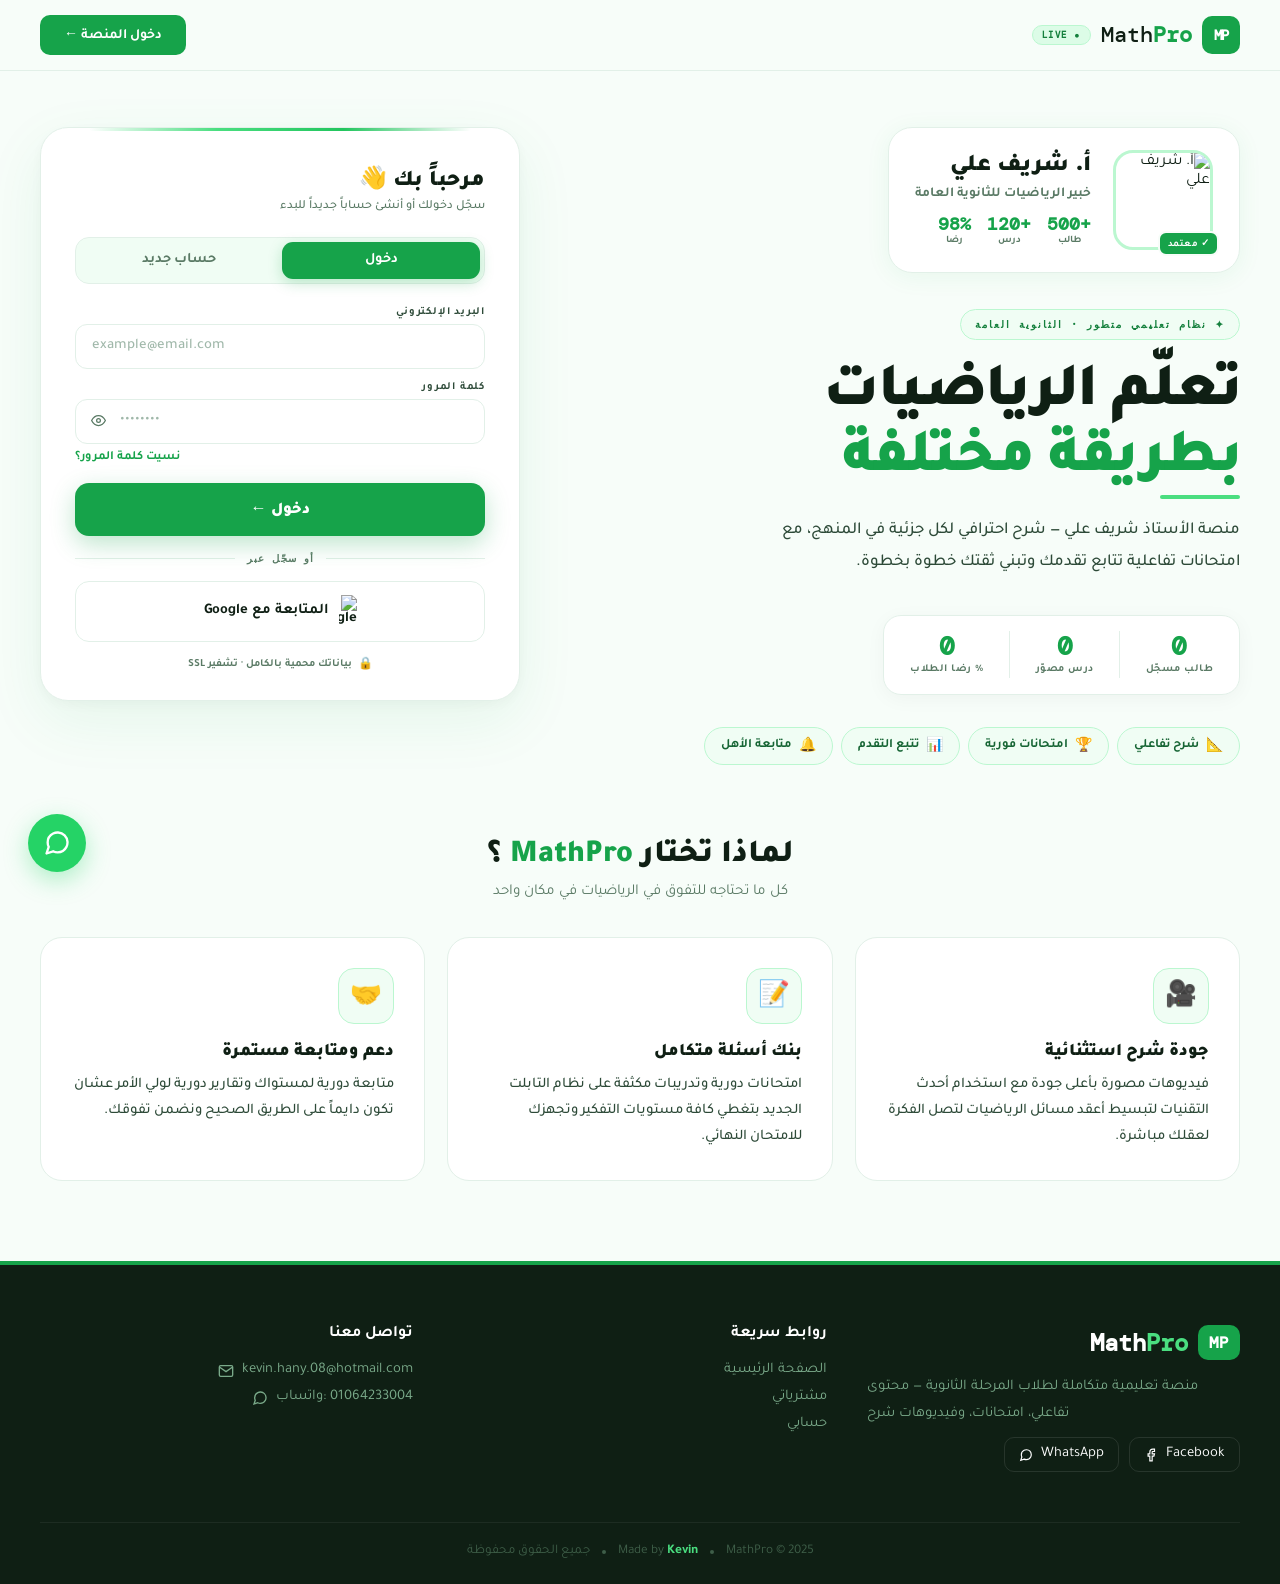
==== commit ee8c62bc: "Update index.html" ====
--- a/index.html
+++ b/index.html
@@ -1,1420 +1,990 @@
 <!DOCTYPE html>
 <html lang="ar" dir="rtl">
 <head>
-    <meta charset="UTF-8">
-    <meta name="viewport" content="width=device-width, initial-scale=1.0">
-    <title>MathPro | الأستاذ شريف علي</title>
-    <meta name="theme-color" content="#f8fafc">
-    <link rel="preconnect" href="https://fonts.googleapis.com">
-    <link href="https://fonts.googleapis.com/css2?family=Tajawal:wght@300;400;500;700;900&family=DM+Mono:wght@400;500&display=swap" rel="stylesheet">
-    
-    <script src="https://cdn.jsdelivr.net/npm/@supabase/supabase-js@2"></script>
-    <script src="https://cdn.tailwindcss.com"></script>
-
+<meta charset="UTF-8">
+<meta name="viewport" content="width=device-width, initial-scale=1.0">
+<title>MathPro | الأستاذ شريف علي</title>
+<meta name="theme-color" content="#f0faf4">
+<link rel="preconnect" href="https://fonts.googleapis.com">
+<link href="https://fonts.googleapis.com/css2?family=Tajawal:wght@300;400;500;700;900&family=DM+Mono:wght@400;500&display=swap" rel="stylesheet">
+<script src="https://cdn.jsdelivr.net/npm/@supabase/supabase-js@2"></script>
+<script src="https://cdn.tailwindcss.com"></script>
 <style>
-*, *::before, *::after { box-sizing: border-box; margin: 0; padding: 0; }
-html { scroll-behavior: smooth; }
-
-/* 🔥 ألوان الـ Light Mode الجديدة 🔥 */
+*,*::before,*::after{box-sizing:border-box;margin:0;padding:0;}
+html{scroll-behavior:smooth;}
+
 :root {
-    --bg:   #f8fafc;       
-    --bg2:  #ffffff;       
-    --card: rgba(255, 255, 255, 0.9); 
-    --border: rgba(0, 0, 0, 0.08);    
-    --g1:   #00b578;       
-    --g2:   #008f5e;
-    --g3:   #006a45;
-    --glow: rgba(0, 181, 120, 0.15);  
-    --muted:#64748b;       
-    --text: #0f172a;       
-    --text2:#334155;       
-    --mono: 'DM Mono', monospace;
-    --sans: 'Tajawal', sans-serif;
-}
-
-body {
-    font-family: var(--sans);
-    background: var(--bg);
-    color: var(--text);
-    min-height: 100vh;
-    overflow-x: hidden;
-    cursor: none;
-}
-/* cursor */
-#cur-dot {
-    position:fixed; width:8px; height:8px;
-    background:var(--g1); border-radius:50%;
-    pointer-events:none; z-index:9999;
-    transform:translate(-50%,-50%);
-    box-shadow:0 0 12px var(--g1),0 0 30px var(--glow);
-    transition:width .2s,height .2s;
-}
-#cur-ring {
-    position:fixed; width:36px; height:36px;
-    border:1px solid rgba(0,181,120,.4); border-radius:50%;
-    pointer-events:none; z-index:9998;
-    transform:translate(-50%,-50%);
-}
-/* canvas bg */
-#cvs { position:fixed; inset:0; z-index:0; opacity:.8; }
-/* noise overlay */
-body::after {
-    content:''; position:fixed; inset:0; z-index:1;
-    pointer-events:none; opacity:.015; 
-    background-image:url("data:image/svg+xml,%3Csvg viewBox='0 0 256 256' xmlns='http://www.w3.org/2000/svg'%3E%3Cfilter id='n'%3E%3CfeTurbulence type='fractalNoise' baseFrequency='.9' numOctaves='4' stitchTiles='stitch'/%3E%3C/filter%3E%3Crect width='100%25' height='100%25' filter='url(%23n)'/%3E%3C/svg%3E");
-    background-size:180px;
-}
-/* page wrapper */
-.page { position:relative; z-index:2; min-height:100vh; display:flex; flex-direction:column; }
-/* nav */
-nav {
-    position:sticky; top:0; z-index:100;
-    border-bottom:1px solid var(--border);
-    backdrop-filter:blur(24px) saturate(1.5);
-    background:rgba(255,255,255,.85); 
-}
-.nav-w {
-    max-width:1300px; margin:0 auto;
-    padding:0 40px; height:64px;
-    display:flex; align-items:center; justify-content:space-between;
-}
-.logo { display:flex; align-items:center; gap:10px; text-decoration:none; }
-.logo-wm {
-    font-family:var(--mono); font-size:1.45rem; font-weight:500;
-    letter-spacing:-1px; color:var(--text); 
-}
-.logo-wm b { color:var(--g1); }
-.logo-chip {
-    font-family:var(--mono); font-size:.6rem; font-weight:700;
-    color:var(--g1); background:rgba(0,181,120,.1);
-    border:1px solid rgba(0,181,120,.2);
-    padding:3px 8px; border-radius:20px;
-    letter-spacing:1px; text-transform:uppercase;
-}
-.logo-chip::before { content:'● '; animation:blink 2s infinite; }
-@keyframes blink{0%,100%{opacity:1}50%{opacity:.2}}
-.nav-btn {
-    font-family:var(--sans); font-weight:700; font-size:.875rem;
-    color:#ffffff; 
-    background:linear-gradient(135deg,var(--g1) 0%,var(--g2) 100%);
-    border:none; padding:10px 26px; border-radius:10px; cursor:pointer;
-    transition:all .3s; box-shadow:0 4px 15px rgba(0,181,120,.2);
-    position:relative; overflow:hidden;
-}
-.nav-btn::after {
-    content:''; position:absolute; inset:0;
-    background:linear-gradient(90deg,transparent,rgba(255,255,255,.2),transparent);
-    transform:translateX(-100%); transition:transform .5s;
-}
-.nav-btn:hover::after { transform:translateX(100%); }
-.nav-btn:hover { box-shadow:0 6px 20px rgba(0,181,120,.3); transform:translateY(-1px); }
-
-/* main */
-main {
-    display:grid; grid-template-columns:1fr 480px;
-    max-width:1300px; margin:0 auto;
-    padding:48px 40px 64px; align-items:center; width:100%; gap: 40px;
+  --green-50:#f0fdf4;
+  --green-100:#dcfce7;
+  --green-200:#bbf7d0;
+  --green-400:#4ade80;
+  --green-500:#22c55e;
+  --green-600:#16a34a;
+  --green-700:#15803d;
+  --green-800:#166534;
+  --green-900:#14532d;
+  --bg:#f7fdf9;
+  --surface:#ffffff;
+  --border:#e2f0e8;
+  --border-strong:#c6e8d1;
+  --text:#0f1f14;
+  --text2:#2d4a38;
+  --muted:#5a7a65;
+  --sans:'Tajawal',sans-serif;
+  --mono:'DM Mono',monospace;
+}
+
+body{
+  font-family:var(--sans);
+  background:var(--bg);
+  color:var(--text);
+  min-height:100vh;
+  overflow-x:hidden;
+}
+
+/* ── Toast Notifications ── */
+#toast-container{
+  position:fixed;top:24px;right:24px;z-index:99999;
+  display:flex;flex-direction:column;gap:10px;
+  pointer-events:none;
+}
+.toast{
+  display:flex;align-items:flex-start;gap:12px;
+  background:#ffffff;
+  border:1px solid var(--border-strong);
+  border-radius:16px;
+  padding:14px 18px;
+  min-width:300px;max-width:380px;
+  box-shadow:0 8px 32px rgba(22,163,74,.12),0 2px 8px rgba(0,0,0,.06);
+  pointer-events:all;
+  animation:toastIn .35s cubic-bezier(.175,.885,.32,1.275) forwards;
+  border-right:4px solid var(--green-500);
+}
+.toast.error{border-right-color:#ef4444;box-shadow:0 8px 32px rgba(239,68,68,.12);}
+.toast.success{border-right-color:var(--green-500);}
+.toast.info{border-right-color:#3b82f6;box-shadow:0 8px 32px rgba(59,130,246,.12);}
+.toast.warning{border-right-color:#f59e0b;box-shadow:0 8px 32px rgba(245,158,11,.12);}
+.toast-icon{
+  width:36px;height:36px;border-radius:10px;
+  display:flex;align-items:center;justify-content:center;
+  font-size:17px;flex-shrink:0;
+  background:var(--green-50);
+}
+.toast.error .toast-icon{background:#fef2f2;}
+.toast.info .toast-icon{background:#eff6ff;}
+.toast.warning .toast-icon{background:#fffbeb;}
+.toast-body{flex:1;}
+.toast-title{font-weight:700;font-size:.88rem;color:var(--text);margin-bottom:2px;}
+.toast-msg{font-size:.78rem;color:var(--muted);line-height:1.5;}
+.toast-close{
+  background:none;border:none;color:var(--muted);
+  cursor:pointer;font-size:16px;line-height:1;
+  padding:2px;opacity:.6;transition:opacity .2s;
+  align-self:flex-start;flex-shrink:0;
+}
+.toast-close:hover{opacity:1;}
+.toast-exit{animation:toastOut .25s ease forwards;}
+@keyframes toastIn{from{opacity:0;transform:translateX(24px) scale(.96)}to{opacity:1;transform:translateX(0) scale(1)}}
+@keyframes toastOut{from{opacity:1;transform:translateX(0) scale(1)}to{opacity:0;transform:translateX(24px) scale(.95)}}
+
+/* ── Nav ── */
+nav{
+  position:sticky;top:0;z-index:100;
+  background:rgba(247,253,249,.92);
+  border-bottom:1px solid var(--border);
+  backdrop-filter:blur(20px);
+}
+.nav-w{
+  max-width:1280px;margin:0 auto;
+  padding:0 40px;height:70px;
+  display:flex;align-items:center;justify-content:space-between;
+}
+.logo{display:flex;align-items:center;gap:10px;text-decoration:none;}
+.logo-mark{
+  width:38px;height:38px;
+  background:var(--green-600);border-radius:10px;
+  display:flex;align-items:center;justify-content:center;
+  font-family:var(--mono);font-weight:700;font-size:.9rem;
+  color:#ffffff;letter-spacing:-1px;
+}
+.logo-wm{font-family:var(--mono);font-size:1.35rem;font-weight:500;color:var(--text);}
+.logo-wm b{color:var(--green-600);}
+.logo-pill{
+  font-family:var(--mono);font-size:.55rem;font-weight:700;
+  letter-spacing:1.5px;text-transform:uppercase;
+  color:var(--green-700);background:var(--green-100);
+  border:1px solid var(--green-200);padding:3px 9px;border-radius:999px;
+}
+.logo-pill::before{content:'● ';animation:blink 2s infinite;}
+@keyframes blink{0%,100%{opacity:1}50%{opacity:.25}}
+
+.nav-btn{
+  font-family:var(--sans);font-weight:700;font-size:.875rem;
+  color:#fff;background:var(--green-600);
+  border:none;padding:10px 24px;border-radius:10px;
+  cursor:pointer;transition:all .2s;
+}
+.nav-btn:hover{background:var(--green-700);transform:translateY(-1px);}
+
+/* ── Main Layout ── */
+main{
+  display:grid;grid-template-columns:1fr 480px;
+  max-width:1280px;margin:0 auto;
+  padding:56px 40px 72px;align-items:start;
+  width:100%;gap:48px;
 }
 @media(max-width:960px){
-    main{grid-template-columns:1fr;padding:40px 20px;}
-    .hero{text-align:center;}
-    .hero-desc,.hero-stats,.feat-row, .teacher-profile{margin-left:auto;margin-right:auto;}
-    .card-col{order:-1; margin-bottom: 40px;}
-}
-
-/* hero */
-.hero{padding-left:16px;}
-@media(max-width:960px){.hero{padding-left:0;}}
-.eyebrow {
-    display:inline-flex; align-items:center; gap:10px;
-    font-family:var(--mono); font-size:.68rem; font-weight:700; letter-spacing:2px;
-    text-transform:uppercase; color:var(--g1); margin-bottom:26px;
-    opacity:0; animation:riseIn .7s .1s forwards;
-}
-.eyebrow-line{width:32px;height:1.5px;background:linear-gradient(to left,var(--g1),transparent);}
-
-/* 👨‍🏫 صورة المدرس */
-.teacher-profile {
-    display: flex;
-    align-items: center;
-    gap: 20px;
-    margin-bottom: 24px;
-    opacity:0; animation:riseIn .7s .15s forwards;
-}
-.teacher-profile img {
-    width: 80px;
-    height: 80px;
-    border-radius: 50%;
-    object-fit: cover;
-    border: 3px solid #ffffff;
-    box-shadow: 0 10px 25px rgba(0,181,120,.2);
-}
-.teacher-profile .info h2 {
-    font-size: 1.4rem;
-    font-weight: 900;
-    color: var(--text);
-    margin-bottom: 4px;
-}
-.teacher-profile .info p {
-    font-size: 0.9rem;
-    color: var(--g1);
-    font-weight: 700;
-}
-
-.hero-title {
-    font-size:clamp(2.5rem,5vw,4.5rem); font-weight:900;
-    line-height:1.1; letter-spacing:-1px; margin-bottom:22px;
-    color: var(--text);
-    opacity:0; animation:riseIn .7s .2s forwards;
-}
-.hero-title .accent {
-    display:block;
-    background:linear-gradient(120deg,var(--g1) 0%,var(--g2) 50%,var(--g1) 100%);
-    background-size:200%;
-    -webkit-background-clip:text; -webkit-text-fill-color:transparent; background-clip:text;
-    animation:shimmer 4s linear infinite;
-}
-@keyframes shimmer{0%{background-position:0%}100%{background-position:200%}}
-.hero-desc {
-    color:var(--text2); font-size:1.05rem; line-height:1.85; font-weight:500;
-    max-width:440px; margin-bottom:40px;
-    opacity:0; animation:riseIn .7s .3s forwards;
-}
-/* stats */
-.hero-stats {
-    display:flex; align-items:stretch;
-    margin-bottom:40px; max-width:380px;
-    background:#ffffff;
-    border:1px solid var(--border); border-radius:16px;
-    box-shadow: 0 10px 30px rgba(0,0,0,0.03); 
-    overflow:hidden;
-    opacity:0; animation:riseIn .7s .4s forwards;
-}
-.stat-item{flex:1;padding:18px 20px;position:relative;text-align:center;}
-.stat-item+.stat-item::before {
-    content:''; position:absolute; right:0; top:20%; bottom:20%;
-    width:1px; background:var(--border);
-}
-.stat-num{font-family:var(--mono);font-size:1.55rem;font-weight:700;color:var(--g1);line-height:1;margin-bottom:4px;}
-.stat-lbl{font-size:.68rem;color:var(--muted);font-weight:700;}
-/* pills */
-.feat-row {
-    display:flex; flex-wrap:wrap; gap:8px;
-    opacity:0; animation:riseIn .7s .5s forwards;
-}
-.pill {
-    display:flex; align-items:center; gap:7px;
-    font-size:.78rem; font-weight:700; color:var(--text2);
-    background:rgba(0,0,0,.03);
-    border:1px solid var(--border);
-    padding:7px 14px; border-radius:30px; transition:all .25s;
-    cursor:default;
-}
-.pill:hover{border-color:rgba(0,181,120,.3);color:var(--g1);background:rgba(0,181,120,.05);}
-
-/* auth card */
-.card-col{opacity:0;animation:riseIn .8s .15s forwards;}
-.auth-card {
-    position:relative;
-    background:var(--card);
-    backdrop-filter:blur(40px);
-    border:1px solid var(--border);
-    border-radius:24px;
-    padding:32px 32px 26px;
-    box-shadow:0 30px 60px rgba(0,0,0,0.06),0 0 0 1px rgba(0,0,0,0.02); 
-    overflow:hidden; transition:box-shadow .4s;
-}
-.auth-card::before {
-    content:'';
-    position:absolute;
-    top:0;left:8%;right:8%;height:2px;
-    background:linear-gradient(to right,transparent,var(--g1),transparent);
-}
-.auth-card::after {
-    content:''; position:absolute;
-    top:-60px;left:-60px;width:220px;height:220px;
-    background:radial-gradient(circle,rgba(0,181,120,.05) 0%,transparent 70%);
-    pointer-events:none;
-}
-/* card header */
-.card-head{margin-bottom:22px;}
-.card-title{font-size:1.28rem;font-weight:900;color:var(--text);}
-.card-sub{font-size:.74rem;color:var(--muted);font-weight:600;margin-top:3px;}
-/* tabs */
-.tabs {
-    display:flex; gap:4px;
-    background:rgba(0,0,0,.04); 
-    border:1px solid var(--border);
-    border-radius:12px; padding:4px; margin-bottom:20px;
-}
-.tab {
-    flex:1; padding:10px; background:none; border:none;
-    border-radius:9px; font-family:var(--sans); font-weight:700; font-size:.9rem;
-    cursor:pointer; color:var(--muted); transition:all .25s;
-}
-.tab.on {
-    background:linear-gradient(135deg,var(--g1) 0%,var(--g2) 100%);
-    color:#ffffff; box-shadow:0 4px 14px rgba(0,181,120,.25);
-}
-/* fields */
-.fields{display:flex;flex-direction:column;gap:11px;}
+  main{grid-template-columns:1fr;padding:36px 20px;}
+  .card-col{order:-1;}
+}
+
+/* ── Teacher Profile Card ── */
+.teacher-card{
+  display:flex;align-items:center;gap:22px;
+  background:var(--surface);
+  border:1px solid var(--border);
+  border-radius:24px;
+  padding:22px 26px;
+  margin-bottom:36px;
+  width:fit-content;
+  box-shadow:0 4px 24px rgba(22,163,74,.07);
+  opacity:0;animation:riseIn .6s .1s forwards;
+}
+.teacher-avatar-wrap{
+  position:relative;flex-shrink:0;
+}
+.teacher-avatar-wrap img{
+  width:100px;height:100px;border-radius:20px;
+  object-fit:cover;
+  border:3px solid var(--green-200);
+  display:block;
+}
+.teacher-badge{
+  position:absolute;bottom:-6px;right:-6px;
+  background:var(--green-600);color:#fff;
+  font-size:.6rem;font-weight:700;
+  padding:4px 8px;border-radius:8px;letter-spacing:.5px;
+  border:2px solid var(--bg);white-space:nowrap;
+}
+.teacher-info h2{
+  font-size:1.5rem;font-weight:900;color:var(--text);
+  margin-bottom:4px;
+}
+.teacher-info p{
+  font-size:.85rem;color:var(--muted);font-weight:600;
+  margin-bottom:10px;
+}
+.teacher-stats-row{display:flex;gap:16px;}
+.tstat{text-align:center;}
+.tstat-num{font-family:var(--mono);font-size:1.1rem;font-weight:700;color:var(--green-600);}
+.tstat-lbl{font-size:.63rem;color:var(--muted);font-weight:600;}
+
+/* ── Hero ── */
+.eyebrow{
+  display:inline-flex;align-items:center;gap:8px;
+  font-family:var(--mono);font-size:.65rem;font-weight:700;
+  letter-spacing:2px;text-transform:uppercase;
+  color:var(--green-700);
+  background:var(--green-50);border:1px solid var(--green-200);
+  padding:8px 14px;border-radius:999px;
+  margin-bottom:22px;
+  opacity:0;animation:riseIn .6s .2s forwards;
+}
+.eyebrow::before{content:'✦';font-size:10px;}
+
+.hero-title{
+  font-size:clamp(2.6rem,4.8vw,4.4rem);
+  font-weight:900;line-height:1.08;
+  letter-spacing:-1.5px;
+  margin-bottom:20px;
+  color:var(--text);
+  opacity:0;animation:riseIn .6s .3s forwards;
+}
+.hero-title .accent{
+  display:block;
+  color:var(--green-600);
+  position:relative;
+}
+.hero-title .accent::after{
+  content:'';
+  position:absolute;bottom:-4px;right:0;
+  width:80px;height:4px;
+  background:var(--green-400);border-radius:2px;
+}
+
+.hero-desc{
+  color:var(--text2);font-size:1.05rem;line-height:1.9;
+  font-weight:500;max-width:500px;margin-bottom:36px;
+  opacity:0;animation:riseIn .6s .4s forwards;
+}
+
+/* ── Stats Strip ── */
+.hero-stats{
+  display:flex;align-items:stretch;
+  background:var(--surface);border:1px solid var(--border);
+  border-radius:18px;width:fit-content;overflow:hidden;
+  margin-bottom:32px;
+  box-shadow:0 4px 20px rgba(0,0,0,.04);
+  opacity:0;animation:riseIn .6s .5s forwards;
+}
+.stat-item{padding:18px 26px;text-align:center;position:relative;}
+.stat-item+.stat-item::before{
+  content:'';position:absolute;right:0;top:20%;bottom:20%;
+  width:1px;background:var(--border);
+}
+.stat-num{font-family:var(--mono);font-size:1.6rem;font-weight:700;color:var(--green-600);line-height:1;margin-bottom:4px;}
+.stat-lbl{font-size:.67rem;color:var(--muted);font-weight:700;letter-spacing:.5px;}
+
+/* ── Pills ── */
+.feat-row{display:flex;flex-wrap:wrap;gap:8px;opacity:0;animation:riseIn .6s .6s forwards;}
+.pill{
+  display:flex;align-items:center;gap:7px;
+  font-size:.8rem;font-weight:700;color:var(--green-800);
+  background:var(--green-50);border:1px solid var(--green-200);
+  padding:8px 16px;border-radius:999px;transition:all .2s;cursor:default;
+}
+.pill:hover{background:var(--green-100);border-color:var(--green-400);}
+.pill-icon{font-size:14px;}
+
+/* ── Auth Card ── */
+.card-col{opacity:0;animation:riseIn .7s .15s forwards;}
+.auth-card{
+  background:var(--surface);
+  border:1px solid var(--border);
+  border-radius:28px;
+  padding:36px 34px 28px;
+  box-shadow:0 20px 60px rgba(22,163,74,.08),0 4px 16px rgba(0,0,0,.04);
+  position:relative;overflow:hidden;
+}
+.auth-card::before{
+  content:'';position:absolute;top:0;left:10%;right:10%;height:3px;
+  background:linear-gradient(to right,transparent,var(--green-400),var(--green-500),transparent);
+  border-radius:0 0 3px 3px;
+}
+.card-head{margin-bottom:24px;}
+.card-title{font-size:1.4rem;font-weight:900;color:var(--text);}
+.card-sub{font-size:.78rem;color:var(--muted);font-weight:500;margin-top:4px;}
+
+/* Tabs */
+.tabs{
+  display:flex;gap:4px;
+  background:var(--green-50);border:1px solid var(--border);
+  border-radius:14px;padding:4px;margin-bottom:22px;
+}
+.tab{
+  flex:1;padding:10px;background:none;border:none;
+  border-radius:11px;font-family:var(--sans);
+  font-weight:700;font-size:.9rem;cursor:pointer;
+  color:var(--muted);transition:all .2s;
+}
+.tab.on{
+  background:var(--green-600);color:#fff;
+  box-shadow:0 4px 14px rgba(22,163,74,.25);
+}
+
+/* Fields */
+.fields{display:flex;flex-direction:column;gap:12px;}
 .fw{display:flex;flex-direction:column;gap:5px;}
 .flbl{font-size:.68rem;font-weight:700;color:var(--text2);letter-spacing:.8px;text-transform:uppercase;}
 .f2col{display:grid;grid-template-columns:1fr 1fr;gap:10px;}
-input.inp,select.inp {
-    width:100%;
-    background:rgba(0,0,0,.02)!important; 
-    border:1px solid rgba(0,0,0,.1)!important; 
-    color:var(--text)!important;
-    padding:12px 14px; border-radius:10px;
-    font-family:var(--sans); font-size:.92rem; font-weight:500;
-    outline:none!important;
-    transition:all .25s;
-    -webkit-appearance:none;
-}
-input.inp:focus,select.inp:focus {
-    border-color:var(--g1)!important;
-    background:#ffffff!important;
-    box-shadow:0 0 0 3px rgba(0,181,120,.15);
-}
-input.inp::placeholder{color:#94a3b8;}
-select.inp{color:#94a3b8!important;}
-select.inp.filled{color:var(--text)!important;}
-select.inp option{background:#ffffff;color:var(--text);}
+
+input.inp,select.inp{
+  width:100%;background:#fff !important;
+  border:1.5px solid var(--border) !important;
+  color:var(--text) !important;
+  padding:13px 16px;border-radius:12px;
+  font-family:var(--sans);font-size:.92rem;font-weight:500;
+  outline:none !important;transition:all .2s;
+  -webkit-appearance:none;
+}
+input.inp:focus,select.inp:focus{
+  border-color:var(--green-500) !important;
+  box-shadow:0 0 0 3px rgba(34,197,94,.15);
+}
+input.inp::placeholder{color:#a0b8aa;}
+select.inp{color:#a0b8aa !important;}
+select.inp.filled{color:var(--text) !important;}
+select.inp option{background:#fff;color:var(--text);}
+
 .pass-row{position:relative;}
-.eye-btn {
-    position:absolute;left:12px;top:50%;transform:translateY(-50%);
-    background:none;border:none;color:var(--muted);cursor:pointer;
-    line-height:1;padding:2px;transition:color .2s;
-}
-.eye-btn:hover{color:var(--g1);}
-.pass-row input{padding-left:40px;}
-/* forgot */
-.forgot{text-align:left;margin:2px 0 10px;}
-.forgot button {
-    font-family:var(--sans);font-size:.75rem;font-weight:700;
-    color:var(--g1);background:none;border:none;cursor:pointer;
-    transition:opacity .2s;padding:0;
+.eye-btn{
+  position:absolute;left:14px;top:50%;transform:translateY(-50%);
+  background:none;border:none;color:var(--muted);cursor:pointer;
+  transition:color .2s;padding:2px;
+}
+.eye-btn:hover{color:var(--green-600);}
+.pass-row input{padding-left:44px;}
+
+.forgot{text-align:left;margin:4px 0 8px;}
+.forgot button{
+  font-family:var(--sans);font-size:.78rem;font-weight:700;
+  color:var(--green-600);background:none;border:none;
+  cursor:pointer;transition:opacity .2s;padding:0;
 }
 .forgot button:hover{opacity:.7;}
-/* cta */
-.cta-btn {
-    width:100%;
-    background:linear-gradient(135deg,var(--g1) 0%,var(--g2) 100%);
-    color:#ffffff; border:none; padding:14px; border-radius:12px;
-    font-family:var(--sans); font-size:1rem; font-weight:900;
-    cursor:pointer;
-    transition:all .3s;
-    box-shadow:0 6px 24px rgba(0,181,120,.25);
-    position:relative; overflow:hidden; margin-top:8px;
-}
-.cta-btn::before {
-    content:''; position:absolute; inset:0;
-    background:linear-gradient(90deg,transparent,rgba(255,255,255,.2),transparent);
-    transform:translateX(-100%);
-    transition:transform .6s;
-}
-.cta-btn:hover::before{transform:translateX(100%);}
-.cta-btn:hover{transform:translateY(-2px);box-shadow:0 10px 30px rgba(0,181,120,.35);}
+
+.cta-btn{
+  width:100%;background:var(--green-600);
+  color:#fff;border:none;padding:15px;border-radius:14px;
+  font-family:var(--sans);font-size:1.02rem;font-weight:900;
+  cursor:pointer;transition:all .25s;
+  box-shadow:0 8px 24px rgba(22,163,74,.28);
+  margin-top:8px;position:relative;overflow:hidden;
+}
+.cta-btn::after{
+  content:'';position:absolute;inset:0;
+  background:linear-gradient(90deg,transparent,rgba(255,255,255,.18),transparent);
+  transform:translateX(-100%);transition:transform .5s;
+}
+.cta-btn:hover::after{transform:translateX(100%);}
+.cta-btn:hover{background:var(--green-700);transform:translateY(-1px);box-shadow:0 12px 32px rgba(22,163,74,.32);}
 .cta-btn:active{transform:translateY(0);}
-/* divider */
+
 .or-line{display:flex;align-items:center;gap:12px;margin:16px 0;}
-.or-bar{flex:1;height:1px;background:rgba(0,0,0,.08);}
-.or-txt{font-family:var(--mono);font-size:.65rem;font-weight:700;letter-spacing:1px;color:var(--muted);white-space:nowrap;}
-/* google */
-.g-btn {
-    width:100%; display:flex; align-items:center; justify-content:center; gap:10px;
-    background:#ffffff; border:1px solid rgba(0,0,0,.15);
-    padding:12px; border-radius:12px;
-    font-family:var(--sans); font-weight:700; font-size:.92rem; color:var(--text);
-    cursor:pointer; transition:all .25s;
-    box-shadow: 0 2px 8px rgba(0,0,0,0.02);
-}
-.g-btn:hover{border-color:rgba(0,0,0,.3);background:#f8fafc;transform:translateY(-1px);box-shadow: 0 4px 12px rgba(0,0,0,0.05);}
+.or-bar{flex:1;height:1px;background:var(--border);}
+.or-txt{font-family:var(--mono);font-size:.65rem;font-weight:700;letter-spacing:1px;color:var(--muted);}
+
+.g-btn{
+  width:100%;display:flex;align-items:center;justify-content:center;gap:10px;
+  background:#fff;border:1.5px solid var(--border);
+  padding:13px;border-radius:14px;
+  font-family:var(--sans);font-weight:700;font-size:.92rem;
+  color:var(--text);cursor:pointer;transition:all .2s;
+}
+.g-btn:hover{border-color:var(--border-strong);background:var(--green-50);transform:translateY(-1px);}
 .g-btn img{width:18px;}
-/* trust */
+
 .trust{display:flex;align-items:center;justify-content:center;gap:6px;margin-top:14px;}
-.trust-dot{width:5px;height:5px;background:var(--g1);border-radius:50%;opacity:.7;}
-.trust-txt{font-size:.68rem;color:var(--muted);font-weight:700;}
-
-/* 🔥 قسم لماذا نحن 🔥 */
-.why-us-section {
-    max-width: 1300px;
-    margin: 0 auto 80px;
-    padding: 0 40px;
-    position: relative;
-    z-index: 2;
-}
-.why-title {
-    text-align: center;
-    font-size: 2.2rem;
-    font-weight: 900;
-    color: var(--text);
-    margin-bottom: 40px;
-}
-.why-title span { color: var(--g1); }
-.features-grid {
-    display: grid;
-    grid-template-columns: repeat(auto-fit, minmax(280px, 1fr));
-    gap: 24px;
-}
-.feature-card {
-    background: var(--bg2);
-    border: 1px solid var(--border);
-    border-radius: 20px;
-    padding: 30px;
-    transition: transform 0.3s, box-shadow 0.3s;
-    box-shadow: 0 10px 30px rgba(0,0,0,0.03);
-}
-.feature-card:hover {
-    transform: translateY(-5px);
-    box-shadow: 0 20px 40px rgba(0,181,120,0.1);
-    border-color: rgba(0,181,120,0.3);
-}
-.feature-icon {
-    width: 60px;
-    height: 60px;
-    background: rgba(0,181,120,0.1);
-    border-radius: 16px;
-    display: flex;
-    align-items: center;
-    justify-content: center;
-    font-size: 1.8rem;
-    color: var(--g1);
-    margin-bottom: 20px;
-}
-.feature-card h3 {
-    font-size: 1.2rem;
-    font-weight: 900;
-    margin-bottom: 12px;
-    color: var(--text);
-}
-.feature-card p {
-    font-size: 0.95rem;
-    color: var(--text2);
-    line-height: 1.7;
-    font-weight: 500;
-}
-
-/* 🔥 الفوتر الجديد المتوافق مع الصورة 🔥 */
-footer {
-    background-color: #04120d; 
-    color: #e2e8f0;
-    position: relative;
-    z-index: 2;
-    padding: 60px 40px 20px;
-    border-top: 4px solid var(--g1);
-}
-.footer-container {
-    max-width: 1300px;
-    margin: 0 auto;
-    display: grid;
-    grid-template-columns: repeat(auto-fit, minmax(250px, 1fr));
-    gap: 40px;
-    margin-bottom: 40px;
-    text-align: right;
-}
-.footer-col h4 {
-    color: #ffffff;
-    font-size: 1.1rem;
-    font-weight: 700;
-    margin-bottom: 20px;
-}
-.footer-col p, .footer-col a {
-    color: #94a3b8;
-    font-size: 0.95rem;
-    margin-bottom: 12px;
-    display: flex;
-    align-items: center;
-    gap: 10px;
-    text-decoration: none;
-    transition: color 0.2s;
-}
-.footer-col a:hover { color: var(--g1); }
-.footer-col ul { list-style: none; }
-.footer-col ul li { margin-bottom: 12px; }
-
-/* لوجو الفوتر */
-.footer-logo {
-    display: flex;
-    align-items: center;
-    gap: 10px;
-    margin-bottom: 16px;
-    font-family: var(--mono);
-    font-size: 1.6rem;
-    font-weight: 700;
-    color: #ffffff;
-}
-.footer-logo span { color: var(--g1); }
-.footer-logo-box {
-    background: var(--g1);
-    color: #04120d;
-    padding: 6px 10px;
-    border-radius: 8px;
-    font-size: 1.2rem;
-    font-weight: 900;
-}
-.footer-desc {
-    color: #94a3b8;
-    line-height: 1.8;
-    margin-bottom: 20px;
-    font-size: 0.9rem;
-}
-.footer-socials {
-    display: flex;
-    gap: 10px;
-}
-.social-btn {
-    display: flex;
-    align-items: center;
-    gap: 8px;
-    padding: 8px 16px;
-    border: 1px solid rgba(255,255,255,0.1);
-    border-radius: 12px;
-    color: #ffffff !important;
-    font-size: 0.85rem;
-    font-family: var(--sans);
-    transition: all 0.3s;
-}
-.social-btn:hover {
-    background: rgba(255,255,255,0.05);
-    border-color: var(--g1);
-}
-
-.footer-bottom {
-    max-width: 1300px;
-    margin: 0 auto;
-    padding-top: 20px;
-    border-top: 1px solid rgba(255,255,255,0.05);
-    display: flex;
-    justify-content: center;
-    align-items: center;
-    gap: 12px;
-    font-size: 0.85rem;
-    color: #64748b;
-    font-weight: 500;
-    flex-wrap: wrap;
-}
-.footer-bottom b { color: var(--g1); }
-.dot-sep { width: 4px; height: 4px; background: #64748b; border-radius: 50%; opacity: 0.5; }
-
-/* 🔥 زر الواتساب العائم 🔥 */
-.floating-wa {
-    position: fixed;
-    bottom: 30px;
-    left: 30px;
-    width: 60px;
-    height: 60px;
-    background-color: #25D366;
-    color: white;
-    border-radius: 50%;
-    display: flex;
-    align-items: center;
-    justify-content: center;
-    font-size: 30px;
-    box-shadow: 0 4px 15px rgba(37, 211, 102, 0.4);
-    z-index: 1000;
-    transition: transform 0.3s, box-shadow 0.3s;
-}
-.floating-wa:hover {
-    transform: translateY(-5px) scale(1.05);
-    box-shadow: 0 8px 25px rgba(37, 211, 102, 0.6);
-}
-
-/* Popups */
-.custom-popup-overlay {
-    position: fixed; inset: 0; z-index: 9999;
-    background: rgba(0,0,0,0.4); backdrop-filter: blur(8px);
-    display: flex; align-items: center; justify-content: center;
-    padding: 20px; opacity: 0; pointer-events: none;
-    transition: opacity 0.3s ease;
-}
-.custom-popup-overlay.show { opacity: 1; pointer-events: all; }
-.custom-popup-card {
-    background: rgba(255,255,255,0.98);
-    border: 1px solid var(--border);
-    border-radius: 24px; padding: 40px 32px; width: 100%; max-width: 480px;
-    text-align: center; transform: translateY(20px) scale(0.95);
-    transition: transform 0.3s cubic-bezier(0.175, 0.885, 0.32, 1.275);
-    box-shadow: 0 40px 80px rgba(0,0,0,0.15), 0 0 0 1px rgba(0,0,0,0.05);
-    position: relative; overflow: hidden; max-height: 90vh; overflow-y: auto;
-}
-.custom-popup-overlay.show .custom-popup-card { transform: translateY(0) scale(1); }
-.custom-popup-card::before {
-    content: ''; position: absolute; top: 0;
-    left: 15%; right: 15%; height: 3px;
-    background: linear-gradient(to right, transparent, var(--g1), transparent);
-}
-.popup-icon {
-    font-size: 2.8rem; margin-bottom: 16px;
-    display: inline-flex; align-items: center; justify-content: center;
-    width: 72px; height: 72px; background: rgba(0,181,120,.08);
-    border: 1px solid rgba(0,181,120,.2); border-radius: 20px;
-}
-.popup-title { font-size: 1.4rem; font-weight: 900; color: var(--text); margin-bottom: 8px; }
-.popup-sub { font-size: 0.88rem; color: var(--text2); margin-bottom: 24px; line-height: 1.6; font-weight:500;}
-.popup-input-wrap { margin-bottom: 24px; text-align: right; }
-.popup-input-wrap .flbl { display: block; margin-bottom: 8px; }
-.popup-cancel-btn {
-    background: transparent; border: none; color: var(--muted);
-    font-family: var(--sans); font-size: 0.9rem; font-weight: 700;
-    cursor: pointer; margin-top: 16px; transition: color 0.2s; padding: 8px;
-}
-.popup-cancel-btn:hover { color: #ef4444; }
-
-@keyframes riseIn{from{opacity:0;transform:translateY(20px)}to{opacity:1;transform:translateY(0)}}
-.hidden{display:none!important;}
+.trust-txt{font-size:.68rem;color:var(--muted);font-weight:600;}
+.trust-lock{color:var(--green-500);font-size:12px;}
+
+/* ── Why Us ── */
+.why-section{
+  max-width:1280px;margin:0 auto 80px;
+  padding:0 40px;
+}
+.why-head{text-align:center;margin-bottom:36px;}
+.why-head h2{font-size:2rem;font-weight:900;color:var(--text);}
+.why-head h2 span{color:var(--green-600);}
+.why-head p{font-size:.95rem;color:var(--muted);margin-top:8px;}
+.features-grid{display:grid;grid-template-columns:repeat(auto-fit,minmax(280px,1fr));gap:22px;}
+.feat-card{
+  background:var(--surface);border:1px solid var(--border);
+  border-radius:22px;padding:30px;
+  transition:transform .25s,box-shadow .25s,border-color .25s;
+}
+.feat-card:hover{
+  transform:translateY(-4px);
+  box-shadow:0 16px 40px rgba(22,163,74,.1);
+  border-color:var(--green-300);
+}
+.feat-icon{
+  width:56px;height:56px;border-radius:16px;
+  background:var(--green-50);border:1px solid var(--green-200);
+  display:flex;align-items:center;justify-content:center;
+  font-size:1.6rem;margin-bottom:18px;
+}
+.feat-card h3{font-size:1.1rem;font-weight:900;color:var(--text);margin-bottom:10px;}
+.feat-card p{font-size:.92rem;color:var(--text2);line-height:1.75;font-weight:500;}
+
+/* ── Popups ── */
+.popup-overlay{
+  position:fixed;inset:0;z-index:9990;
+  background:rgba(15,31,20,.45);backdrop-filter:blur(10px);
+  display:flex;align-items:center;justify-content:center;
+  padding:20px;opacity:0;pointer-events:none;transition:opacity .3s;
+}
+.popup-overlay.show{opacity:1;pointer-events:all;}
+.popup-card{
+  background:#fff;border:1px solid var(--border);
+  border-radius:28px;padding:40px 34px;
+  width:100%;max-width:460px;
+  text-align:center;
+  transform:translateY(16px) scale(.97);
+  transition:transform .3s cubic-bezier(.175,.885,.32,1.275);
+  box-shadow:0 40px 80px rgba(22,163,74,.15);
+  position:relative;overflow:hidden;
+  max-height:90vh;overflow-y:auto;
+}
+.popup-overlay.show .popup-card{transform:translateY(0) scale(1);}
+.popup-card::before{
+  content:'';position:absolute;top:0;left:12%;right:12%;height:3px;
+  background:linear-gradient(to right,transparent,var(--green-500),transparent);
+}
+.popup-icon{
+  width:68px;height:68px;border-radius:20px;
+  background:var(--green-50);border:1px solid var(--green-200);
+  display:inline-flex;align-items:center;justify-content:center;
+  font-size:2rem;margin-bottom:16px;
+}
+.popup-title{font-size:1.35rem;font-weight:900;color:var(--text);margin-bottom:8px;}
+.popup-sub{font-size:.86rem;color:var(--muted);margin-bottom:26px;line-height:1.65;font-weight:500;}
+.popup-input-wrap{margin-bottom:22px;text-align:right;}
+.popup-input-wrap .flbl{display:block;margin-bottom:6px;}
+.popup-cancel-btn{
+  background:transparent;border:none;color:var(--muted);
+  font-family:var(--sans);font-size:.88rem;font-weight:700;
+  cursor:pointer;margin-top:14px;transition:color .2s;padding:8px;display:block;width:100%;
+}
+.popup-cancel-btn:hover{color:#ef4444;}
+
+/* ── Footer ── */
+footer{
+  background:#0f1f14;color:#d1e8d9;
+  position:relative;z-index:2;
+  padding:60px 40px 24px;
+  border-top:4px solid var(--green-600);
+}
+.footer-container{
+  max-width:1280px;margin:0 auto;
+  display:grid;grid-template-columns:repeat(auto-fit,minmax(240px,1fr));
+  gap:40px;margin-bottom:40px;text-align:right;
+}
+.footer-col h4{color:#fff;font-size:1rem;font-weight:700;margin-bottom:18px;}
+.footer-col p,.footer-col a{
+  color:#7aaa8a;font-size:.92rem;margin-bottom:10px;
+  display:flex;align-items:center;gap:8px;
+  text-decoration:none;transition:color .2s;
+}
+.footer-col a:hover{color:var(--green-400);}
+.footer-col ul{list-style:none;}
+.footer-col ul li{margin-bottom:10px;}
+.footer-logo-row{display:flex;align-items:center;gap:10px;margin-bottom:14px;}
+.footer-logo-box{
+  background:var(--green-600);color:#fff;
+  padding:7px 11px;border-radius:10px;
+  font-family:var(--mono);font-size:1rem;font-weight:700;
+}
+.footer-brand{font-family:var(--mono);font-size:1.5rem;font-weight:700;color:#fff;}
+.footer-brand span{color:var(--green-400);}
+.footer-desc{color:#587a64;line-height:1.8;margin-bottom:20px;font-size:.88rem;}
+.footer-socials{display:flex;gap:10px;}
+.social-btn{
+  display:flex;align-items:center;gap:7px;
+  padding:8px 14px;border:1px solid rgba(255,255,255,.1);
+  border-radius:10px;color:#fff !important;
+  font-size:.82rem;font-family:var(--sans);transition:all .2s;
+}
+.social-btn:hover{background:rgba(255,255,255,.06);border-color:var(--green-500);}
+.footer-bottom{
+  max-width:1280px;margin:0 auto;
+  padding-top:20px;border-top:1px solid rgba(255,255,255,.06);
+  display:flex;justify-content:center;align-items:center;
+  gap:12px;font-size:.83rem;color:#3e5e48;flex-wrap:wrap;
+}
+.footer-bottom b{color:var(--green-400);}
+.dot-sep{width:4px;height:4px;background:#3e5e48;border-radius:50%;}
+
+/* ── WhatsApp Float ── */
+.floating-wa{
+  position:fixed;bottom:28px;left:28px;
+  width:58px;height:58px;background:#25D366;
+  color:#fff;border-radius:50%;
+  display:flex;align-items:center;justify-content:center;
+  font-size:28px;box-shadow:0 8px 24px rgba(37,211,102,.35);
+  z-index:1000;transition:transform .25s,box-shadow .25s;
+}
+.floating-wa:hover{transform:translateY(-4px) scale(1.06);box-shadow:0 14px 32px rgba(37,211,102,.5);}
+
+/* ── Animations ── */
+@keyframes riseIn{from{opacity:0;transform:translateY(18px)}to{opacity:1;transform:translateY(0)}}
+.hidden{display:none !important;}
 ::-webkit-scrollbar{width:5px;}
-::-webkit-scrollbar-track{background:var(--bg);}
-::-webkit-scrollbar-thumb{background:var(--muted);border-radius:2px;}
-
-
-/* ===== Calm redesign + better form UX ===== */
-:root {
-    --bg: #f3f7fb;
-    --bg2: #ffffff;
-    --card: rgba(255,255,255,0.82);
-    --border: rgba(148,163,184,0.22);
-    --g1: #2563eb;
-    --g2: #0f766e;
-    --g3: #1e293b;
-    --glow: rgba(37,99,235,0.12);
-    --muted: #64748b;
-    --text: #0f172a;
-    --text2: #334155;
-}
-body {
-    background:
-        radial-gradient(circle at top right, rgba(37,99,235,0.08), transparent 28%),
-        radial-gradient(circle at bottom left, rgba(15,118,110,0.08), transparent 32%),
-        linear-gradient(180deg, #f8fbff 0%, #eef4fb 100%);
-    cursor: auto;
-}
-#cur-dot, #cur-ring, #cvs { display: none !important; }
-body::after { display: none; }
-nav {
-    background: rgba(248,250,252,0.82);
-    border-bottom: 1px solid rgba(148,163,184,0.18);
-    box-shadow: 0 10px 35px rgba(15,23,42,0.05);
-}
-.nav-w { height: 72px; }
-.logo-chip {
-    color: var(--g1);
-    background: rgba(37,99,235,0.08);
-    border-color: rgba(37,99,235,0.14);
-}
-.nav-btn,
-.cta-btn {
-    background: linear-gradient(135deg, var(--g1) 0%, var(--g2) 100%);
-    box-shadow: 0 14px 32px rgba(37,99,235,0.16);
-}
-main {
-    padding-top: 58px;
-    gap: 54px;
-}
-.hero { padding-left: 0; }
-.teacher-profile {
-    width: fit-content;
-    background: rgba(255,255,255,0.62);
-    border: 1px solid rgba(148,163,184,0.18);
-    padding: 14px 18px;
-    border-radius: 24px;
-    box-shadow: 0 18px 45px rgba(15,23,42,0.06);
-}
-.teacher-profile img {
-    border-color: rgba(255,255,255,0.95);
-    box-shadow: 0 14px 30px rgba(37,99,235,0.15);
-}
-.eyebrow {
-    background: rgba(255,255,255,0.75);
-    border: 1px solid rgba(148,163,184,0.16);
-    padding: 10px 14px;
-    border-radius: 999px;
-}
-.eyebrow-line {
-    width: 22px;
-    background: linear-gradient(to left, var(--g1), transparent);
-}
-.hero-title {
-    font-size: clamp(2.7rem, 5vw, 4.7rem);
-    letter-spacing: -1.8px;
-    max-width: 650px;
-}
-.hero-desc {
-    max-width: 540px;
-    font-size: 1.02rem;
-    line-height: 1.95;
-}
-.hero-stats,
-.feature-card,
-.auth-card,
-.custom-popup-card,
-.teacher-profile,
-.pill {
-    backdrop-filter: blur(18px);
-    -webkit-backdrop-filter: blur(18px);
-}
-.hero-stats {
-    background: rgba(255,255,255,0.72);
-    border-color: rgba(148,163,184,0.16);
-    border-radius: 24px;
-    box-shadow: 0 18px 45px rgba(15,23,42,0.06);
-}
-.stat-item { padding: 22px 20px; }
-.pill {
-    background: rgba(255,255,255,0.72);
-    border-color: rgba(148,163,184,0.16);
-    padding: 10px 16px;
-}
-.auth-card {
-    background: rgba(255,255,255,0.76);
-    border-radius: 32px;
-    border-color: rgba(148,163,184,0.16);
-    box-shadow: 0 28px 70px rgba(15,23,42,0.08);
-    padding: 34px 34px 28px;
-}
-.card-head { margin-bottom: 26px; }
-.card-title { font-size: 1.45rem; }
-.card-sub { font-size: 0.82rem; }
-.tabs {
-    background: rgba(241,245,249,0.95);
-    border-color: rgba(148,163,184,0.16);
-    padding: 5px;
-    border-radius: 14px;
-}
-.tab {
-    color: var(--text2);
-    border-radius: 11px;
-}
-.tab.on {
-    background: #ffffff;
-    color: var(--g1);
-    box-shadow: 0 8px 20px rgba(15,23,42,0.08);
-}
-.flbl {
-    color: var(--text2);
-    font-size: 0.7rem;
-    letter-spacing: 1px;
-}
-input.inp, select.inp {
-    background: rgba(255,255,255,0.95) !important;
-    border: 1px solid rgba(148,163,184,0.22) !important;
-    border-radius: 14px;
-    min-height: 50px;
-    box-shadow: inset 0 1px 2px rgba(15,23,42,0.02);
-}
-input.inp:focus, select.inp:focus {
-    border-color: rgba(37,99,235,0.55) !important;
-    box-shadow: 0 0 0 4px rgba(37,99,235,0.12);
-}
-.pass-row input { padding-left: 46px; }
-.eye-btn:hover,
-.forgot button,
-.popup-cancel-btn:hover,
-.footer-col a:hover,
-.social-btn:hover { color: var(--g1); }
-.g-btn {
-    background: rgba(255,255,255,0.9);
-    border-color: rgba(148,163,184,0.22);
-    border-radius: 14px;
-}
-.why-title {
-    font-size: 2rem;
-    margin-bottom: 34px;
-}
-.feature-card {
-    background: rgba(255,255,255,0.74);
-    border-color: rgba(148,163,184,0.16);
-    border-radius: 24px;
-    box-shadow: 0 18px 45px rgba(15,23,42,0.05);
-}
-.feature-icon {
-    background: linear-gradient(135deg, rgba(37,99,235,0.12), rgba(15,118,110,0.12));
-    color: var(--g1);
-}
-footer {
-    background: #0f172a;
-    border-top: none;
-    margin-top: 30px;
-}
-.floating-wa {
-    box-shadow: 0 14px 30px rgba(37, 211, 102, 0.28);
-}
-.custom-popup-card {
-    background: rgba(255,255,255,0.84);
-    border-radius: 30px;
-}
-@media (max-width: 960px) {
-    .teacher-profile,
-    .hero-stats,
-    .feat-row {
-        margin-right: auto;
-    }
-    .auth-card { padding: 28px 22px 22px; }
-}
-
+::-webkit-scrollbar-track{background:var(--green-50);}
+::-webkit-scrollbar-thumb{background:var(--green-300);border-radius:3px;}
 </style>
 </head>
 <body>
-<div id="cur-dot"></div>
-<div id="cur-ring"></div>
-<canvas id="cvs"></canvas>
-
-<div id="resetPopupOverlay" class="custom-popup-overlay">
-    <div class="custom-popup-card">
-        <div class="popup-icon">🔐</div>
-        <h3 class="popup-title">تحديث كلمة المرور</h3>
-        <p class="popup-sub">أهلاً بك مجدداً! قم بتعيين كلمة مرور جديدة لحسابك تتكون من 6 أحرف أو أرقام على الأقل.</p>
-        <div class="popup-input-wrap">
-            <span class="flbl">كلمة المرور الجديدة</span>
-            <input type="password" id="newPasswordInput" name="new-password" class="inp" placeholder="••••••••" autocomplete="new-password" minlength="6" dir="ltr">
+
+<!-- Toast Container -->
+<div id="toast-container"></div>
+
+<!-- Password Reset Popup -->
+<div id="resetPopupOverlay" class="popup-overlay">
+  <div class="popup-card">
+    <div class="popup-icon">🔐</div>
+    <h3 class="popup-title">تحديث كلمة المرور</h3>
+    <p class="popup-sub">أهلاً بك مجدداً! قم بتعيين كلمة مرور جديدة تتكون من 6 أحرف أو أكثر.</p>
+    <div class="popup-input-wrap">
+      <span class="flbl">كلمة المرور الجديدة</span>
+      <input type="password" id="newPasswordInput" name="new-password" class="inp" placeholder="••••••••" autocomplete="new-password" minlength="6" dir="ltr">
+    </div>
+    <button type="button" id="confirmResetBtn" class="cta-btn">حفظ وتأكيد الدخول</button>
+    <button type="button" id="cancelResetBtn" class="popup-cancel-btn">إلغاء التحديث</button>
+  </div>
+</div>
+
+<!-- OTP Reset Popup -->
+<div id="otpResetPopupOverlay" class="popup-overlay">
+  <div class="popup-card">
+    <div class="popup-icon">📧</div>
+    <h3 class="popup-title">أدخل كود التحقق</h3>
+    <p class="popup-sub">تم إرسال كود مكوّن من 8 أرقام إلى بريدك الإلكتروني. أدخله مع كلمة المرور الجديدة.</p>
+    <div class="popup-input-wrap">
+      <span class="flbl">كود التحقق</span>
+      <input type="text" id="otpCodeInput" name="one-time-code" class="inp" placeholder="12345678" style="margin-bottom:14px;letter-spacing:6px;text-align:center;font-size:1.3rem;font-weight:700;" maxlength="8" autocomplete="one-time-code" inputmode="numeric" pattern="[0-9]*" dir="ltr">
+      <span class="flbl">كلمة المرور الجديدة</span>
+      <input type="password" id="otpNewPasswordInput" name="otp-new-password" class="inp" placeholder="••••••••" autocomplete="new-password" minlength="8" dir="ltr">
+    </div>
+    <button type="button" id="verifyOtpBtn" class="cta-btn">تأكيد وتغيير كلمة المرور</button>
+    <button type="button" id="cancelOtpBtn" class="popup-cancel-btn">إلغاء</button>
+  </div>
+</div>
+
+<!-- Google Profile Popup -->
+<div id="googleProfilePopup" class="popup-overlay">
+  <div class="popup-card">
+    <div class="popup-icon">📱</div>
+    <h3 class="popup-title">خطوة أخيرة يا بطل!</h3>
+    <p class="popup-sub">عشان نكمل حسابك ونعرضلك الكورسات المناسبة، محتاجين البيانات دي.</p>
+    <div class="popup-input-wrap">
+      <span class="flbl">الصف الدراسي</span>
+      <select id="googleGrade" class="inp" style="margin-bottom:12px;" onchange="this.classList.add('filled')">
+        <option value="" disabled selected>اختر الصف...</option>
+        <option value="1">الصف الأول الثانوي</option>
+        <option value="2">الصف الثاني الثانوي</option>
+        <option value="3">الصف الثالث الثانوي</option>
+      </select>
+      <span class="flbl">رقم تليفونك</span>
+      <input type="text" id="googlePhone" name="googlePhone" class="inp" placeholder="01xxxxxxxxx" style="margin-bottom:12px;" autocomplete="tel" inputmode="tel" dir="ltr">
+      <span class="flbl">رقم ولي الأمر</span>
+      <input type="text" id="googleParentPhone" name="googleParentPhone" class="inp" placeholder="01xxxxxxxxx" autocomplete="tel" inputmode="tel" dir="ltr">
+    </div>
+    <button type="button" id="saveGoogleProfileBtn" class="cta-btn">حفظ ودخول المنصة 🚀</button>
+  </div>
+</div>
+
+<!-- Page -->
+<nav>
+  <div class="nav-w">
+    <a class="logo" href="#">
+      <div class="logo-mark">MP</div>
+      <span class="logo-wm">Math<b>Pro</b></span>
+      <span class="logo-pill">LIVE</span>
+    </a>
+    <button class="nav-btn" onclick="document.querySelector('.card-col').scrollIntoView({behavior:'smooth'})">دخول المنصة ←</button>
+  </div>
+</nav>
+
+<main>
+  <!-- Hero -->
+  <div class="hero">
+    <!-- Teacher Card -->
+    <div class="teacher-card">
+      <div class="teacher-avatar-wrap">
+        <img src="https://scontent.fcai19-1.fna.fbcdn.net/v/t39.30808-6/527835463_605155572653026_4006013051839682878_n.jpg?_nc_cat=108&ccb=1-7&_nc_sid=1d70fc&_nc_eui2=AeGwWcE3K3r8RERxzBIQVXSiMDwdD_8AWXUwPB0P_wBZdTTOGFAr_oSkOywhpYyBBb2-qtbp3a6u7oEE6wBFi8Sd&_nc_ohc=nxatvHgibB0Q7kNvwHHTYPt&_nc_oc=AdoUhjsgg9s53OLVb8oYNdlq3sAp2aPPs5Nmz-KsUYKpYMguqSttLL9mzNWji1TxOhk&_nc_zt=23&_nc_ht=scontent.fcai19-1.fna&_nc_gid=KX_rM8McC-qZBnryVCqjmQ&_nc_ss=7a3a8&oh=00_Af1FP7BKGHnDmfyDOmy1_eNzYSFDHxFeKewqZhRgVH6GwQ&oe=69DD4AE5" alt="أ. شريف علي" id="teacherImage">
+        <div class="teacher-badge">✓ معتمد</div>
+      </div>
+      <div class="teacher-info">
+        <h2>أ. شريف علي</h2>
+        <p>خبير الرياضيات للثانوية العامة</p>
+        <div class="teacher-stats-row">
+          <div class="tstat"><div class="tstat-num">+500</div><div class="tstat-lbl">طالب</div></div>
+          <div class="tstat"><div class="tstat-num">+120</div><div class="tstat-lbl">درس</div></div>
+          <div class="tstat"><div class="tstat-num">98%</div><div class="tstat-lbl">رضا</div></div>
         </div>
-        <button type="button" id="confirmResetBtn" class="cta-btn">حفظ وتأكيد الدخول</button>
-        <button type="button" id="cancelResetBtn" class="popup-cancel-btn">إلغاء التحديث</button>
-    </div>
-</div>
-
-<div id="otpResetPopupOverlay" class="custom-popup-overlay">
-    <div class="custom-popup-card">
-        <div class="popup-icon">📧</div>
-        <h3 class="popup-title">أدخل كود التحقق</h3>
-        <p class="popup-sub">تم إرسال كود مكون من 6 أرقام إلى بريدك الإلكتروني. الرجاء إدخاله هنا مع كلمة المرور الجديدة.</p>
-        <div class="popup-input-wrap">
-           <span class="flbl">كود التحقق (8 أرقام)</span>
-           <input type="text" id="otpCodeInput" name="one-time-code" class="inp" placeholder="12345678" style="margin-bottom: 16px; letter-spacing: 4px; text-align: center; font-size: 1.2rem; font-weight: 700;" maxlength="8" autocomplete="one-time-code" inputmode="numeric" pattern="[0-9]*" dir="ltr">
-            <span class="flbl">كلمة المرور الجديدة</span>
-            <input type="password" id="otpNewPasswordInput" name="otp-new-password" class="inp" placeholder="••••••••" autocomplete="new-password" minlength="8" dir="ltr">
+      </div>
+    </div>
+
+    <div class="eyebrow">نظام تعليمي متطور · الثانوية العامة</div>
+
+    <h1 class="hero-title">
+      تعلّم الرياضيات
+      <span class="accent">بطريقة مختلفة</span>
+    </h1>
+
+    <p class="hero-desc">منصة الأستاذ شريف علي — شرح احترافي لكل جزئية في المنهج، مع امتحانات تفاعلية تتابع تقدمك وتبني ثقتك خطوة بخطوة.</p>
+
+    <div class="hero-stats">
+      <div class="stat-item"><div class="stat-num" data-count="500">0</div><div class="stat-lbl">طالب مسجّل</div></div>
+      <div class="stat-item"><div class="stat-num" data-count="120">0</div><div class="stat-lbl">درس مصوّر</div></div>
+      <div class="stat-item"><div class="stat-num" data-count="98">0</div><div class="stat-lbl">% رضا الطلاب</div></div>
+    </div>
+
+    <div class="feat-row">
+      <div class="pill"><span class="pill-icon">📐</span>شرح تفاعلي</div>
+      <div class="pill"><span class="pill-icon">🏆</span>امتحانات فورية</div>
+      <div class="pill"><span class="pill-icon">📊</span>تتبع التقدم</div>
+      <div class="pill"><span class="pill-icon">🔔</span>متابعة الأهل</div>
+    </div>
+  </div>
+
+  <!-- Auth Card -->
+  <div class="card-col">
+    <div class="auth-card" id="authCard">
+      <div class="card-head">
+        <div class="card-title">مرحباً بك 👋</div>
+        <div class="card-sub">سجّل دخولك أو أنشئ حساباً جديداً للبدء</div>
+      </div>
+
+      <div class="tabs">
+        <button type="button" class="tab on" id="loginTab">دخول</button>
+        <button type="button" class="tab" id="signupTab">حساب جديد</button>
+      </div>
+
+      <form id="authForm" autocomplete="on">
+        <div id="extraFields" class="hidden fields" style="margin-bottom:12px;">
+          <div class="fw">
+            <span class="flbl">الاسم الرباعي</span>
+            <input id="userName" name="name" class="inp" placeholder="اكتب اسمك كاملاً..." autocomplete="name">
+          </div>
+          <div class="fw">
+            <span class="flbl">الصف الدراسي</span>
+            <select id="userGrade" class="inp" onchange="this.classList.add('filled')">
+              <option value="" disabled selected>اختر الصف...</option>
+              <option value="1">الصف الأول الثانوي</option>
+              <option value="2">الصف الثاني الثانوي</option>
+              <option value="3">الصف الثالث الثانوي</option>
+            </select>
+          </div>
+          <div class="f2col">
+            <div class="fw"><span class="flbl">رقم الطالب</span><input id="userPhone" name="phone" class="inp" placeholder="01xxxxxxxxx" autocomplete="tel" inputmode="tel" dir="ltr"></div>
+            <div class="fw"><span class="flbl">رقم ولي الأمر</span><input id="parentPhone" name="parentPhone" class="inp" placeholder="01xxxxxxxxx" autocomplete="tel" inputmode="tel" dir="ltr"></div>
+          </div>
         </div>
-        <button type="button" id="verifyOtpBtn" class="cta-btn">تأكيد وتغيير كلمة المرور</button>
-        <button type="button" id="cancelOtpBtn" class="popup-cancel-btn">إلغاء</button>
-    </div>
-</div>
-
-<div id="googleProfilePopup" class="custom-popup-overlay">
-    <div class="custom-popup-card">
-        <div class="popup-icon">📱</div>
-        <h3 class="popup-title">خطوة أخيرة يا بطل!</h3>
-        <p class="popup-sub">عشان نكمل حسابك ونعرضلك الكورسات المناسبة، محتاجين البيانات دي.</p>
-        <div class="popup-input-wrap">
-            <span class="flbl">الصف الدراسي</span>
-            <select id="googleGrade" class="inp" style="margin-bottom: 12px;" onchange="this.classList.add('filled')">
-                <option value="" disabled selected>اختر الصف...</option>
-                <option value="1">الصف الأول الثانوي</option>
-                <option value="2">الصف الثاني الثانوي</option>
-                <option value="3">الصف الثالث الثانوي</option>
-            </select>
-            <span class="flbl">رقم تليفونك</span>
-            <input type="text" id="googlePhone" name="googlePhone" class="inp" placeholder="01xxxxxxxxx" style="margin-bottom: 12px;" autocomplete="tel" inputmode="tel" dir="ltr">
-            <span class="flbl">رقم ولي الأمر</span>
-            <input type="text" id="googleParentPhone" name="googleParentPhone" class="inp" placeholder="01xxxxxxxxx" autocomplete="tel" inputmode="tel" dir="ltr">
+
+        <div class="fields">
+          <div class="fw">
+            <span class="flbl">البريد الإلكتروني</span>
+            <input id="email" name="email" type="email" class="inp" placeholder="example@email.com" autocomplete="email" autocapitalize="off" spellcheck="false" inputmode="email" dir="ltr">
+          </div>
+          <div class="fw">
+            <span class="flbl">كلمة المرور</span>
+            <div class="pass-row">
+              <input id="password" name="password" type="password" class="inp" placeholder="••••••••" autocomplete="current-password" minlength="6" dir="ltr">
+              <button type="button" class="eye-btn" id="eyeBtn">
+                <svg width="15" height="15" viewBox="0 0 24 24" fill="none" stroke="currentColor" stroke-width="2"><path d="M1 12s4-8 11-8 11 8 11 8-4 8-11 8-11-8-11-8z"/><circle cx="12" cy="12" r="3"/></svg>
+              </button>
+            </div>
+          </div>
         </div>
-        <button type="button" id="saveGoogleProfileBtn" class="cta-btn">حفظ ودخول المنصة 🚀</button>
-    </div>
-</div>
-
-<div class="page">
-<nav>
-    <div class="nav-w">
-        <a class="logo" href="#">
-            <span class="logo-wm">Math<b>Pro</b></span>
-            <span class="logo-chip">LIVE</span>
-        </a>
-        <button class="nav-btn" onclick="document.querySelector('.card-col').scrollIntoView({behavior:'smooth'})">دخول المنصة ←</button>
-    </div>
-</nav>
-
-<main>
-    <div class="hero">
-        <div class="teacher-profile">
-            <img src="https://scontent.fcai19-1.fna.fbcdn.net/v/t39.30808-6/527835463_605155572653026_4006013051839682878_n.jpg?_nc_cat=108&ccb=1-7&_nc_sid=1d70fc&_nc_eui2=AeGwWcE3K3r8RERxzBIQVXSiMDwdD_8AWXUwPB0P_wBZdTTOGFAr_oSkOywhpYyBBb2-qtbp3a6u7oEE6wBFi8Sd&_nc_ohc=nxatvHgibB0Q7kNvwHHTYPt&_nc_oc=AdoUhjsgg9s53OLVb8oYNdlq3sAp2aPPs5Nmz-KsUYKpYMguqSttLL9mzNWji1TxOhk&_nc_zt=23&_nc_ht=scontent.fcai19-1.fna&_nc_gid=KX_rM8McC-qZBnryVCqjmQ&_nc_ss=7a3a8&oh=00_Af1FP7BKGHnDmfyDOmy1_eNzYSFDHxFeKewqZhRgVH6GwQ&oe=69DD4AE5" alt="الأستاذ شريف علي" id="teacherImage">
-            <div class="info">
-                <h2>أ. شريف علي</h2>
-                <p>خبير الرياضيات للثانوية العامة</p>
-            </div>
+
+        <div id="forgotArea" class="forgot">
+          <button type="button" id="forgotBtn">نسيت كلمة المرور؟</button>
         </div>
 
-        <div class="eyebrow">
-            <span class="eyebrow-line"></span>
-            نظام تعليمي متطور · الثانوية العامة
+        <button type="submit" class="cta-btn" id="actionBtn">دخول ←</button>
+
+        <div class="or-line">
+          <div class="or-bar"></div>
+          <span class="or-txt">أو سجّل عبر</span>
+          <div class="or-bar"></div>
         </div>
-        <h1 class="hero-title">
-            تعلّم الرياضيات
-            <span class="accent">بطريقة مختلفة</span>
-        </h1>
-        <p class="hero-desc">منصة الأستاذ شريف علي — شرح احترافي لكل جزئية في المنهج، مع امتحانات تفاعلية تتابع تقدمك وتبني ثقتك خطوة بخطوة.</p>
-
-        <div class="hero-stats">
-            <div class="stat-item"><div class="stat-num" data-count="500">0</div><div class="stat-lbl">طالب مسجّل</div></div>
-            <div class="stat-item"><div class="stat-num" data-count="120">0</div><div class="stat-lbl">درس مصوّر</div></div>
-            <div class="stat-item"><div class="stat-num" data-count="98">0</div><div class="stat-lbl">% رضا الطلاب</div></div>
+
+        <button type="button" class="g-btn" id="googleBtn">
+          <img src="https://www.gstatic.com/firebasejs/ui/2.0.0/images/auth/google.svg" alt="Google">
+          المتابعة مع Google
+        </button>
+
+        <div class="trust">
+          <span class="trust-lock">🔒</span>
+          <span class="trust-txt">بياناتك محمية بالكامل · تشفير SSL</span>
         </div>
-
-        <div class="feat-row">
-            <div class="pill">📐 شرح تفاعلي</div>
-            <div class="pill">🏆 امتحانات فورية</div>
-            <div class="pill">📊 تتبع التقدم</div>
-            <div class="pill">🔔 متابعة الأهل</div>
-        </div>
-    </div>
-
-    <div class="card-col">
-        <div class="auth-card" id="authCard">
-            <div class="card-head">
-                <div class="card-title">مرحباً بك 👋</div>
-                <div class="card-sub">سجّل دخولك أو أنشئ حساباً جديداً</div>
-            </div>
-
-            <div class="tabs">
-                <button type="button" class="tab on" id="loginTab">دخول</button>
-                <button type="button" class="tab" id="signupTab">حساب جديد</button>
-            </div>
-
-            <form id="authForm" autocomplete="on">
-            <div id="extraFields" class="hidden fields" style="margin-bottom:11px;">
-                <div class="fw">
-                    <span class="flbl">الاسم الرباعي</span>
-                    <input id="userName" name="name" class="inp" placeholder="اكتب اسمك كاملاً..." autocomplete="name">
-                </div>
-
-                <div class="fw">
-                    <span class="flbl">الصف الدراسي</span>
-                    <select id="userGrade" class="inp" onchange="this.classList.add('filled')">
-                        <option value="" disabled selected>اختر الصف...</option>
-                        <option value="1">الصف الأول الثانوي</option>
-                        <option value="2">الصف الثاني الثانوي</option>
-                        <option value="3">الصف الثالث الثانوي</option>
-                    </select>
-                </div>
-                
-                <div class="f2col">
-                    <div class="fw"><span class="flbl">رقم الطالب</span><input id="userPhone" name="phone" class="inp" placeholder="01xxxxxxxxx" autocomplete="tel" inputmode="tel" dir="ltr"></div>
-                    <div class="fw"><span class="flbl">رقم ولي الأمر</span><input id="parentPhone" name="parentPhone" class="inp" placeholder="01xxxxxxxxx" autocomplete="tel" inputmode="tel" dir="ltr"></div>
-                </div>
-            </div>
-
-            <div class="fields">
-                <div class="fw">
-                    <span class="flbl">البريد الإلكتروني</span>
-                    <input id="email" name="email" type="email" class="inp" placeholder="example@email.com" autocomplete="email" autocapitalize="off" spellcheck="false" inputmode="email" dir="ltr">
-                </div>
-                <div class="fw">
-                    <span class="flbl">كلمة المرور</span>
-                    <div class="pass-row">
-                        <input id="password" name="password" type="password" class="inp" placeholder="••••••••" autocomplete="current-password" minlength="6" dir="ltr">
-                        <button type="button" class="eye-btn" id="eyeBtn">
-                            <svg width="15" height="15" viewBox="0 0 24 24" fill="none" stroke="currentColor" stroke-width="2"><path d="M1 12s4-8 11-8 11 8 11 8-4 8-11 8-11-8-11-8z"/><circle cx="12" cy="12" r="3"/></svg>
-                        </button>
-                    </div>
-                </div>
-            </div>
-
-            <div id="forgotArea" class="forgot">
-                <button type="button" id="forgotBtn">نسيت كلمة المرور؟</button>
-            </div>
-
-            <button type="submit" class="cta-btn" id="actionBtn">دخول ←</button>
-
-            <div class="or-line">
-                <div class="or-bar"></div>
-                <span class="or-txt">أو سجّل عبر</span>
-                <div class="or-bar"></div>
-            </div>
-
-            <button type="button" class="g-btn" id="googleBtn">
-                <img src="https://www.gstatic.com/firebasejs/ui/2.0.0/images/auth/google.svg" alt="Google">
-                المتابعة مع Google
-            </button>
-
-            <div class="trust">
-                <div class="trust-dot"></div>
-                <span class="trust-txt">بياناتك محمية · تشفير SSL</span>
-                <div class="trust-dot"></div>
-            </div>
-            </form>
-        </div>
-    </div>
+      </form>
+    </div>
+  </div>
 </main>
 
-<section class="why-us-section">
-    <h2 class="why-title">لماذا تختار <span>MathPro</span> ؟</h2>
-    <div class="features-grid">
-        <div class="feature-card">
-            <div class="feature-icon">🎥</div>
-            <h3>جودة شرح استثنائية</h3>
-            <p>فيديوهات مصورة بأعلى جودة مع استخدام أحدث التقنيات لتبسيط أعقد مسائل الرياضيات لتصل الفكرة لعقلك مباشرة.</p>
-        </div>
-        <div class="feature-card">
-            <div class="feature-icon">📝</div>
-            <h3>بنك أسئلة متكامل</h3>
-            <p>امتحانات دورية وتدريبات مكثفة على نظام التابلت الجديد بتغطي كافة مستويات التفكير وتجهزك للامتحان النهائي.</p>
-        </div>
-        <div class="feature-card">
-            <div class="feature-icon">🤝</div>
-            <h3>دعم ومتابعة مستمرة</h3>
-            <p>متابعة دورية لمستواك وتقارير بتتبعت لولي الأمر عشان تكون دايماً على الطريق الصحيح ونضمن تفوقك.</p>
-        </div>
-    </div>
+<!-- Why Us -->
+<section class="why-section">
+  <div class="why-head">
+    <h2>لماذا تختار <span>MathPro</span> ؟</h2>
+    <p>كل ما تحتاجه للتفوق في الرياضيات في مكان واحد</p>
+  </div>
+  <div class="features-grid">
+    <div class="feat-card">
+      <div class="feat-icon">🎥</div>
+      <h3>جودة شرح استثنائية</h3>
+      <p>فيديوهات مصورة بأعلى جودة مع استخدام أحدث التقنيات لتبسيط أعقد مسائل الرياضيات لتصل الفكرة لعقلك مباشرة.</p>
+    </div>
+    <div class="feat-card">
+      <div class="feat-icon">📝</div>
+      <h3>بنك أسئلة متكامل</h3>
+      <p>امتحانات دورية وتدريبات مكثفة على نظام التابلت الجديد بتغطي كافة مستويات التفكير وتجهزك للامتحان النهائي.</p>
+    </div>
+    <div class="feat-card">
+      <div class="feat-icon">🤝</div>
+      <h3>دعم ومتابعة مستمرة</h3>
+      <p>متابعة دورية لمستواك وتقارير دورية لولي الأمر عشان تكون دايماً على الطريق الصحيح ونضمن تفوقك.</p>
+    </div>
+  </div>
 </section>
 
+<!-- WhatsApp Float -->
 <a href="https://wa.me/201064233004" class="floating-wa" target="_blank" title="تواصل معنا عبر واتساب">
-    <svg width="30" height="30" viewBox="0 0 24 24" fill="none" stroke="currentColor" stroke-width="2" stroke-linecap="round" stroke-linejoin="round">
-        <path d="M21 11.5a8.38 8.38 0 0 1-.9 3.8 8.5 8.5 0 0 1-7.6 4.7 8.38 8.38 0 0 1-3.8-.9L3 21l1.9-5.7a8.38 8.38 0 0 1-.9-3.8 8.5 8.5 0 0 1 4.7-7.6 8.38 8.38 0 0 1 3.8-.9h.5a8.48 8.48 0 0 1 8 8v.5z"></path>
-    </svg>
+  <svg width="28" height="28" viewBox="0 0 24 24" fill="none" stroke="currentColor" stroke-width="2" stroke-linecap="round" stroke-linejoin="round">
+    <path d="M21 11.5a8.38 8.38 0 0 1-.9 3.8 8.5 8.5 0 0 1-7.6 4.7 8.38 8.38 0 0 1-3.8-.9L3 21l1.9-5.7a8.38 8.38 0 0 1-.9-3.8 8.5 8.5 0 0 1 4.7-7.6 8.38 8.38 0 0 1 3.8-.9h.5a8.48 8.48 0 0 1 8 8v.5z"></path>
+  </svg>
 </a>
 
+<!-- Footer -->
 <footer>
-    <div class="footer-container">
-        <div class="footer-col" style="text-align: left;">
-            <div class="footer-logo">Math<span>Pro</span> <div class="footer-logo-box">MP</div></div>
-            <p class="footer-desc" style="text-align: left;">
-                منصة تعليمية متكاملة لطلاب المرحلة الثانوية — محتوى تفاعلي، امتحانات، وفيديوهات شرح
-            </p>
-            <div class="footer-socials" style="justify-content: flex-start;">
-                <a href="#" class="social-btn">Facebook <svg width="16" height="16" viewBox="0 0 24 24" fill="none" stroke="currentColor" stroke-width="2"><path d="M18 2h-3a5 5 0 0 0-5 5v3H7v4h3v8h4v-8h3l1-4h-4V7a1 1 0 0 1 1-1h3z"></path></svg></a>
-                <a href="https://wa.me/201064233004" target="_blank" class="social-btn">WhatsApp <svg width="16" height="16" viewBox="0 0 24 24" fill="none" stroke="currentColor" stroke-width="2"><path d="M21 11.5a8.38 8.38 0 0 1-.9 3.8 8.5 8.5 0 0 1-7.6 4.7 8.38 8.38 0 0 1-3.8-.9L3 21l1.9-5.7a8.38 8.38 0 0 1-.9-3.8 8.5 8.5 0 0 1 4.7-7.6 8.38 8.38 0 0 1 3.8-.9h.5a8.48 8.48 0 0 1 8 8v.5z"></path></svg></a>
-            </div>
-        </div>
-        
-        <div class="footer-col">
-            <h4>روابط سريعة</h4>
-            <ul>
-                <li><a href="#">الصفحة الرئيسية</a></li>
-                <li><a href="#">مشترياتي</a></li>
-                <li><a href="#">حسابي</a></li>
-            </ul>
-        </div>
-        
-        <div class="footer-col">
-            <h4>تواصل معنا</h4>
-            <p>kevin.hany.08@hotmail.com <svg width="18" height="18" viewBox="0 0 24 24" fill="none" stroke="currentColor" stroke-width="2"><path d="M4 4h16c1.1 0 2 .9 2 2v12c0 1.1-.9 2-2 2H4c-1.1 0-2-.9-2-2V6c0-1.1.9-2 2-2z"></path><polyline points="22,6 12,13 2,6"></polyline></svg></p>
-            <p>01064233004 :واتساب <svg width="18" height="18" viewBox="0 0 24 24" fill="none" stroke="currentColor" stroke-width="2"><path d="M21 11.5a8.38 8.38 0 0 1-.9 3.8 8.5 8.5 0 0 1-7.6 4.7 8.38 8.38 0 0 1-3.8-.9L3 21l1.9-5.7a8.38 8.38 0 0 1-.9-3.8 8.5 8.5 0 0 1 4.7-7.6 8.38 8.38 0 0 1 3.8-.9h.5a8.48 8.48 0 0 1 8 8v.5z"></path></svg></p>
-        </div>
-    </div>
-    
-    <div class="footer-bottom">
-        <span>MathPro © 2025</span>
-        <div class="dot-sep"></div>
-        <span>Made by <b>Kevin</b></span>
-        <div class="dot-sep"></div>
-        <span>جميع الحقوق محفوظة</span>
-    </div>
+  <div class="footer-container">
+    <div class="footer-col" style="text-align:left;">
+      <div class="footer-logo-row">
+        <div class="footer-logo-box">MP</div>
+        <div class="footer-brand">Math<span>Pro</span></div>
+      </div>
+      <p class="footer-desc" style="text-align:left;">منصة تعليمية متكاملة لطلاب المرحلة الثانوية — محتوى تفاعلي، امتحانات، وفيديوهات شرح</p>
+      <div class="footer-socials">
+        <a href="#" class="social-btn">Facebook <svg width="14" height="14" viewBox="0 0 24 24" fill="none" stroke="currentColor" stroke-width="2"><path d="M18 2h-3a5 5 0 0 0-5 5v3H7v4h3v8h4v-8h3l1-4h-4V7a1 1 0 0 1 1-1h3z"></path></svg></a>
+        <a href="https://wa.me/201064233004" target="_blank" class="social-btn">WhatsApp <svg width="14" height="14" viewBox="0 0 24 24" fill="none" stroke="currentColor" stroke-width="2"><path d="M21 11.5a8.38 8.38 0 0 1-.9 3.8 8.5 8.5 0 0 1-7.6 4.7 8.38 8.38 0 0 1-3.8-.9L3 21l1.9-5.7a8.38 8.38 0 0 1-.9-3.8 8.5 8.5 0 0 1 4.7-7.6 8.38 8.38 0 0 1 3.8-.9h.5a8.48 8.48 0 0 1 8 8v.5z"></path></svg></a>
+      </div>
+    </div>
+    <div class="footer-col">
+      <h4>روابط سريعة</h4>
+      <ul>
+        <li><a href="#">الصفحة الرئيسية</a></li>
+        <li><a href="#">مشترياتي</a></li>
+        <li><a href="#">حسابي</a></li>
+      </ul>
+    </div>
+    <div class="footer-col">
+      <h4>تواصل معنا</h4>
+      <p>kevin.hany.08@hotmail.com <svg width="16" height="16" viewBox="0 0 24 24" fill="none" stroke="currentColor" stroke-width="2"><path d="M4 4h16c1.1 0 2 .9 2 2v12c0 1.1-.9 2-2 2H4c-1.1 0-2-.9-2-2V6c0-1.1.9-2 2-2z"></path><polyline points="22,6 12,13 2,6"></polyline></svg></p>
+      <p>01064233004 :واتساب <svg width="16" height="16" viewBox="0 0 24 24" fill="none" stroke="currentColor" stroke-width="2"><path d="M21 11.5a8.38 8.38 0 0 1-.9 3.8 8.5 8.5 0 0 1-7.6 4.7 8.38 8.38 0 0 1-3.8-.9L3 21l1.9-5.7a8.38 8.38 0 0 1-.9-3.8 8.5 8.5 0 0 1 4.7-7.6 8.38 8.38 0 0 1 3.8-.9h.5a8.48 8.48 0 0 1 8 8v.5z"></path></svg></p>
+    </div>
+  </div>
+  <div class="footer-bottom">
+    <span>MathPro © 2025</span>
+    <div class="dot-sep"></div>
+    <span>Made by <b>Kevin</b></span>
+    <div class="dot-sep"></div>
+    <span>جميع الحقوق محفوظة</span>
+  </div>
 </footer>
-</div>
 
 <script>
-    // 1. إعدادات Supabase
-    const SUPABASE_URL = "https://kspfjzewkpfoeyocbzbm.supabase.co"; 
-    const SUPABASE_ANON_KEY = "sb_publishable_4RiANbDn7lrulIbcXHS_3A_ANMSwaYp";
-    const supabaseClient = window.supabase.createClient(SUPABASE_URL, SUPABASE_ANON_KEY);
-    const adminEmail = "kevin.hany.08@proton.me";
-
-    function getLocalDeviceId() {
-        let did = localStorage.getItem('mp_device_id');
-        if (!did) {
-            did = 'dev_' + Math.random().toString(36).substr(2, 9) + '_' + Date.now();
-            localStorage.setItem('mp_device_id', did);
-        }
-        return did;
+/* ── Toast System ── */
+function showToast(type, title, msg, duration = 4500) {
+  const icons = { success:'✅', error:'❌', info:'ℹ️', warning:'⚠️' };
+  const c = document.getElementById('toast-container');
+  const t = document.createElement('div');
+  t.className = `toast ${type}`;
+  t.innerHTML = `
+    <div class="toast-icon">${icons[type]||'💬'}</div>
+    <div class="toast-body">
+      <div class="toast-title">${title}</div>
+      ${msg ? `<div class="toast-msg">${msg}</div>` : ''}
+    </div>
+    <button class="toast-close" onclick="dismissToast(this.parentElement)">×</button>`;
+  c.appendChild(t);
+  setTimeout(() => dismissToast(t), duration);
+}
+function dismissToast(el) {
+  if (!el || el.classList.contains('toast-exit')) return;
+  el.classList.add('toast-exit');
+  setTimeout(() => el.remove(), 260);
+}
+
+/* ── Supabase ── */
+const SUPABASE_URL = "https://kspfjzewkpfoeyocbzbm.supabase.co";
+const SUPABASE_ANON_KEY = "sb_publishable_4RiANbDn7lrulIbcXHS_3A_ANMSwaYp";
+const supabaseClient = window.supabase.createClient(SUPABASE_URL, SUPABASE_ANON_KEY);
+const adminEmail = "kevin.hany.08@proton.me";
+
+function getLocalDeviceId() {
+  let did = localStorage.getItem('mp_device_id');
+  if (!did) { did = 'dev_' + Math.random().toString(36).substr(2,9) + '_' + Date.now(); localStorage.setItem('mp_device_id', did); }
+  return did;
+}
+function rememberLastEmail(email) { if (email) localStorage.setItem('mp_last_email', email.trim()); }
+function preloadLastEmail() {
+  const saved = localStorage.getItem('mp_last_email');
+  const el = document.getElementById('email');
+  if (saved && el && !el.value) el.value = saved;
+}
+function isUserBlocked(u={}) {
+  if (!u || typeof u !== 'object') return false;
+  if ([u.blocked,u.is_blocked,u.isblocked,u.banned,u.is_banned,u.disabled,u.suspended].some(v=>v===true)) return true;
+  const statuses = [u.status,u.account_status,u.access_status,u.user_status].filter(v=>typeof v==='string').map(v=>v.trim().toLowerCase());
+  if (statuses.some(v=>['blocked','block','banned','disabled','suspended','inactive'].includes(v))) return true;
+  if (u.blocked_until) { const d=new Date(u.blocked_until); if(!isNaN(d)&&d>Date.now()) return true; }
+  return false;
+}
+async function handleBlockedUser(u) {
+  if (!isUserBlocked(u)) return false;
+  await supabaseClient.auth.signOut();
+  showToast('error','حساب محظور','هذا الحساب محظور. تواصل مع الإدارة لاستعادة الوصول.');
+  return true;
+}
+
+async function checkSessionOnLoad() {
+  const { data: { session } } = await supabaseClient.auth.getSession();
+  if (!session) return;
+  const user = session.user;
+  rememberLastEmail(user.email||'');
+  if (user.email === adminEmail) { window.location.href = "teacher-dashboard.html"; return; }
+  const { data: dbUser } = await supabaseClient.from('users').select('*').eq('id', user.id).single();
+  if (await handleBlockedUser(dbUser)) return;
+  const deviceId = getLocalDeviceId();
+  let userDevices = Array.isArray(dbUser?.devices) ? dbUser.devices : [];
+  if (!userDevices.includes(deviceId)) {
+    if (userDevices.length >= 2) {
+      await supabaseClient.auth.signOut();
+      showToast('warning','حد الأجهزة','لا يمكنك الدخول من أكثر من جهازين. تواصل مع الإدارة.');
+      return;
     }
-
-    function rememberLastEmail(email) {
-        if (email) localStorage.setItem('mp_last_email', email.trim());
+    userDevices.push(deviceId);
+    if (dbUser) await supabaseClient.from('users').update({ devices: userDevices }).eq('id', user.id);
+  }
+  if (!dbUser || !dbUser.phone || !dbUser.parentphone) {
+    document.getElementById('googleProfilePopup').classList.add('show');
+    document.getElementById('saveGoogleProfileBtn').onclick = async () => {
+      const grade = document.getElementById('googleGrade').value;
+      const phone = document.getElementById('googlePhone').value;
+      const parentPhone = document.getElementById('googleParentPhone').value;
+      const btn = document.getElementById('saveGoogleProfileBtn');
+      if (!grade||!phone||!parentPhone) return showToast('warning','بيانات ناقصة','من فضلك أكمل جميع البيانات!');
+      btn.textContent = "جاري الحفظ...";
+      const name = user.user_metadata?.full_name || "طالب جديد";
+      const { error } = await supabaseClient.from('users').upsert({ id:user.id,email:user.email,name,grade,phone,parentphone:parentPhone,studentid:Math.floor(100000+Math.random()*900000).toString(),role:'student',devices:userDevices });
+      if (error) { showToast('error','خطأ',error.message); btn.textContent="حفظ ودخول المنصة 🚀"; }
+      else window.location.href = "dashboard.html";
+    };
+  } else {
+    window.location.href = "dashboard.html";
+  }
+}
+
+preloadLastEmail();
+checkSessionOnLoad();
+
+supabaseClient.auth.onAuthStateChange(async (event, session) => {
+  if (event === 'PASSWORD_RECOVERY') {
+    const popup = document.getElementById('resetPopupOverlay');
+    const passInput = document.getElementById('newPasswordInput');
+    const confirmBtn = document.getElementById('confirmResetBtn');
+    const cancelBtn = document.getElementById('cancelResetBtn');
+    popup.classList.add('show');
+    confirmBtn.onclick = async () => {
+      if (passInput.value.length < 6) return showToast('warning','كلمة المرور قصيرة','يجب أن تكون 6 أحرف أو أكثر');
+      confirmBtn.textContent = "جاري الحفظ...";
+      const { error } = await supabaseClient.auth.updateUser({ password: passInput.value });
+      if (error) { showToast('error','خطأ',error.message); confirmBtn.textContent="حفظ وتأكيد الدخول"; }
+      else {
+        showToast('success','تم التحديث!','تم تغيير كلمة المرور بنجاح.');
+        setTimeout(() => { supabaseClient.auth.signOut(); popup.classList.remove('show'); passInput.value=""; confirmBtn.textContent="حفظ وتأكيد الدخول"; }, 2000);
+      }
+    };
+    cancelBtn.onclick = () => { popup.classList.remove('show'); supabaseClient.auth.signOut(); };
+  }
+});
+
+/* ── Tabs ── */
+let mode = "login";
+const lTab=document.getElementById("loginTab"), sTab=document.getElementById("signupTab");
+const extra=document.getElementById("extraFields"), btn=document.getElementById("actionBtn");
+const fa=document.getElementById("forgotArea"), authForm=document.getElementById("authForm");
+const passwordInput=document.getElementById("password");
+function syncUI() { passwordInput.setAttribute('autocomplete', mode==='login'?'current-password':'new-password'); }
+sTab.onclick=()=>{ mode="signup"; extra.classList.remove("hidden"); btn.textContent="إنشاء حساب جديد ←"; fa.classList.add("hidden"); sTab.classList.add("on"); lTab.classList.remove("on"); syncUI(); };
+lTab.onclick=()=>{ mode="login"; extra.classList.add("hidden"); btn.textContent="دخول ←"; fa.classList.remove("hidden"); lTab.classList.add("on"); sTab.classList.remove("on"); syncUI(); };
+syncUI();
+
+/* ── Auth ── */
+authForm.addEventListener("submit", async (e) => {
+  e.preventDefault();
+  const email=document.getElementById("email").value.trim();
+  const pass=document.getElementById("password").value;
+  try {
+    if (mode==="signup") {
+      const n=document.getElementById("userName").value.trim();
+      const g=document.getElementById("userGrade").value;
+      const ph=document.getElementById("userPhone").value.trim();
+      const pp=document.getElementById("parentPhone").value.trim();
+      if (!n||!g||!ph||!pp||!email||!pass) return showToast('warning','بيانات ناقصة','من فضلك أكمل جميع الحقول أولاً');
+      btn.textContent="جاري الإنشاء...";
+      const { data, error } = await supabaseClient.auth.signUp({ email, password:pass, options:{data:{full_name:n}} });
+      if (error) throw error;
+      if (data.user) {
+        const deviceId=getLocalDeviceId();
+        const { error: ie } = await supabaseClient.from('users').insert([{ id:data.user.id,name:n,email,grade:g,phone:ph,parentphone:pp,studentid:Math.floor(100000+Math.random()*900000).toString(),role:"student",devices:[deviceId] }]);
+        if (ie) throw ie;
+      }
+      rememberLastEmail(email);
+      showToast('success','أهلاً بك!','تم إنشاء حسابك بنجاح 🎉');
+      setTimeout(()=>{ window.location.href="dashboard.html"; }, 1200);
+    } else {
+      btn.textContent="جاري الدخول...";
+      const { data, error } = await supabaseClient.auth.signInWithPassword({ email, password:pass });
+      if (error) throw error;
+      rememberLastEmail(email);
+      if (email===adminEmail) { window.location.href="teacher-dashboard.html"; return; }
+      const { data: dbUser } = await supabaseClient.from('users').select('*').eq('id',data.user.id).single();
+      if (await handleBlockedUser(dbUser)) { btn.textContent="دخول ←"; return; }
+      const deviceId=getLocalDeviceId();
+      let userDevices=Array.isArray(dbUser?.devices)?dbUser.devices:[];
+      if (!userDevices.includes(deviceId)) {
+        if (userDevices.length>=2) { await supabaseClient.auth.signOut(); showToast('error','حد الأجهزة','وصلت للحد الأقصى (جهازين). تواصل مع الإدارة.'); btn.textContent="دخول ←"; return; }
+        userDevices.push(deviceId);
+        await supabaseClient.from('users').update({devices:userDevices}).eq('id',data.user.id);
+      }
+      showToast('success','مرحباً بك!','جاري تحميل المنصة...');
+      setTimeout(()=>{ window.location.href="dashboard.html"; },1000);
     }
-
-    function preloadLastEmail() {
-        const savedEmail = localStorage.getItem('mp_last_email');
-        const emailInput = document.getElementById('email');
-        if (savedEmail && emailInput && !emailInput.value) {
-            emailInput.value = savedEmail;
-        }
-    }
-
-    function isUserBlocked(userRecord = {}) {
-        if (!userRecord || typeof userRecord !== 'object') return false;
-
-        const directFlags = [
-            userRecord.blocked,
-            userRecord.is_blocked,
-            userRecord.isblocked,
-            userRecord.banned,
-            userRecord.is_banned,
-            userRecord.disabled,
-            userRecord.suspended
-        ];
-        if (directFlags.some(value => value === true)) return true;
-
-        const statuses = [
-            userRecord.status,
-            userRecord.account_status,
-            userRecord.access_status,
-            userRecord.user_status
-        ]
-            .filter(value => typeof value === 'string')
-            .map(value => value.trim().toLowerCase());
-
-        if (statuses.some(value => ['blocked', 'block', 'banned', 'disabled', 'suspended', 'inactive'].includes(value))) {
-            return true;
-        }
-
-        if (userRecord.blocked_until) {
-            const untilDate = new Date(userRecord.blocked_until);
-            if (!Number.isNaN(untilDate.getTime()) && untilDate.getTime() > Date.now()) {
-                return true;
-            }
-        }
-
-        return false;
-    }
-
-    async function handleBlockedUser(userRecord, message = "⛔ هذا الحساب محظور حالياً من لوحة المدرس. تواصل مع الإدارة لاستعادة الوصول.") {
-        if (!isUserBlocked(userRecord)) return false;
-        await supabaseClient.auth.signOut();
-        alert(message);
-        return true;
-    }
-
-    async function checkSessionOnLoad() {
-        const { data: { session } } = await supabaseClient.auth.getSession();
-        if (!session) return;
-
-        const user = session.user;
-        rememberLastEmail(user.email || '');
-
-        if (user.email === adminEmail) {
-            window.location.href = "teacher-dashboard.html";
-            return;
-        }
-
-        const { data: dbUser } = await supabaseClient.from('users').select('*').eq('id', user.id).single();
-
-        if (await handleBlockedUser(dbUser)) {
-            return;
-        }
-
-        const deviceId = getLocalDeviceId();
-        let userDevices = Array.isArray(dbUser?.devices) ? dbUser.devices : [];
-
-        if (!userDevices.includes(deviceId)) {
-            if (userDevices.length >= 2) {
-                await supabaseClient.auth.signOut();
-                alert("⚠️ عذراً، لا يمكنك الدخول من أكثر من جهازين. هذا الحساب مسجل على الحد الأقصى للأجهزة.");
-                return;
-            }
-
-            userDevices.push(deviceId);
-            if (dbUser) {
-                await supabaseClient.from('users').update({ devices: userDevices }).eq('id', user.id);
-            }
-        }
-
-        if (!dbUser || !dbUser.phone || !dbUser.parentphone) {
-            document.getElementById('googleProfilePopup').classList.add('show');
-
-            document.getElementById('saveGoogleProfileBtn').onclick = async () => {
-                const grade = document.getElementById('googleGrade').value;
-                const phone = document.getElementById('googlePhone').value;
-                const parentPhone = document.getElementById('googleParentPhone').value;
-                const btn = document.getElementById('saveGoogleProfileBtn');
-
-                if (!grade || !phone || !parentPhone) return alert("من فضلك أكمل جميع البيانات!");
-
-                btn.textContent = "جاري الحفظ...";
-                const name = user.user_metadata?.full_name || "طالب جديد";
-
-                const { error } = await supabaseClient.from('users').upsert({
-                    id: user.id,
-                    email: user.email,
-                    name: name,
-                    grade: grade,
-                    phone: phone,
-                    parentphone: parentPhone,
-                    studentid: Math.floor(100000 + Math.random() * 900000).toString(),
-                    role: 'student',
-                    devices: userDevices
-                });
-
-                if (error) {
-                    alert("خطأ: " + error.message);
-                    btn.textContent = "حفظ ودخول المنصة 🚀";
-                } else {
-                    window.location.href = "dashboard.html";
-                }
-            };
-        } else {
-            window.location.href = "dashboard.html";
-        }
-    }
-
-    preloadLastEmail();
-    checkSessionOnLoad();
-
-    supabaseClient.auth.onAuthStateChange(async (event, session) => {
-        if (event === 'PASSWORD_RECOVERY') {
-            const popup = document.getElementById('resetPopupOverlay');
-            const passInput = document.getElementById('newPasswordInput');
-            const confirmBtn = document.getElementById('confirmResetBtn');
-            const cancelBtn = document.getElementById('cancelResetBtn');
-            
-            popup.classList.add('show');
-            
-            confirmBtn.onclick = async () => {
-                const newPass = passInput.value;
-                if(newPass.length < 6) return alert("كلمة المرور يجب أن تكون 6 أحرف أو أكثر");
-             
-                confirmBtn.textContent = "جاري الحفظ...";
-                const { error } = await supabaseClient.auth.updateUser({ password: newPass });
-                
-                if(error) {
-                    alert("حدث خطأ أثناء التحديث: " + error.message);
-                    confirmBtn.textContent = "حفظ وتأكيد الدخول";
-                } else {
-                    confirmBtn.style.background = "#22c55e";
-                    confirmBtn.textContent = "تم التحديث بنجاح! ✅";
-                    setTimeout(() => {
-                        supabaseClient.auth.signOut(); 
-                        popup.classList.remove('show');
-                        passInput.value = "";
-                        confirmBtn.style.background = "";
-                        confirmBtn.textContent = "حفظ وتأكيد الدخول";
-                    }, 2000);
-                }
-            };
-            cancelBtn.onclick = () => {
-                popup.classList.remove('show');
-                supabaseClient.auth.signOut();
-            };
-        }
-    });
-
-    // 2. التبديل بين الدخول وحساب جديد
-    let mode = "login";
-    const lTab = document.getElementById("loginTab");
-    const sTab = document.getElementById("signupTab");
-    const extra = document.getElementById("extraFields");
-    const btn = document.getElementById("actionBtn");
-    const fa = document.getElementById("forgotArea");
-    const authForm = document.getElementById("authForm");
-    const passwordInput = document.getElementById("password");
-
-    function syncAuthModeUI() {
-        passwordInput.setAttribute('autocomplete', mode === 'login' ? 'current-password' : 'new-password');
-        passwordInput.setAttribute('aria-label', mode === 'login' ? 'كلمة المرور الحالية' : 'كلمة المرور الجديدة');
-    }
-
-    sTab.onclick = () => {
-        mode = "signup";
-        extra.classList.remove("hidden");
-        btn.textContent = "إنشاء حساب جديد ←";
-        fa.classList.add("hidden");
-        sTab.classList.add("on");
-        lTab.classList.remove("on");
-        syncAuthModeUI();
-    };
-    lTab.onclick = () => {
-        mode = "login";
-        extra.classList.add("hidden");
-        btn.textContent = "دخول ←";
-        fa.classList.remove("hidden");
-        lTab.classList.add("on");
-        sTab.classList.remove("on");
-        syncAuthModeUI();
-    };
-    syncAuthModeUI();
-
-    // 3. التسجيل والدخول
-    authForm.addEventListener("submit", async (event) => {
-        event.preventDefault();
-
-        const e = document.getElementById("email").value.trim();
-        const p = document.getElementById("password").value;
-
-        try {
-            if (mode === "signup") {
-                const n = document.getElementById("userName").value.trim();
-                const g = document.getElementById("userGrade").value;
-                const ph = document.getElementById("userPhone").value.trim();
-                const pp = document.getElementById("parentPhone").value.trim();
-
-                if (!n || !g || !ph || !pp || !e || !p) return alert("من فضلك أكمل جميع البيانات أولاً");
-
-                btn.textContent = "جاري الإنشاء...";
-                const { data, error } = await supabaseClient.auth.signUp({
-                    email: e,
-                    password: p,
-                    options: {
-                        data: { full_name: n }
-                    }
-                });
-                if (error) throw error;
-
-                if (data.user) {
-                    const deviceId = getLocalDeviceId();
-                    const { error: insertError } = await supabaseClient.from('users').insert([{
-                        id: data.user.id,
-                        name: n,
-                        email: e,
-                        grade: g,
-                        phone: ph,
-                        parentphone: pp,
-                        studentid: Math.floor(100000 + Math.random() * 900000).toString(),
-                        role: "student",
-                        devices: [deviceId]
-                    }]);
-                    if (insertError) throw insertError;
-                }
-
-                rememberLastEmail(e);
-                window.location.href = "dashboard.html";
-            } else {
-                btn.textContent = "جاري الدخول...";
-                const { data, error } = await supabaseClient.auth.signInWithPassword({ email: e, password: p });
-                if (error) throw error;
-
-                rememberLastEmail(e);
-
-                if (e === adminEmail) {
-                    window.location.href = "teacher-dashboard.html";
-                    return;
-                }
-
-                const { data: dbUser } = await supabaseClient.from('users').select('*').eq('id', data.user.id).single();
-
-                if (await handleBlockedUser(dbUser)) {
-                    btn.textContent = "دخول ←";
-                    return;
-                }
-
-                const deviceId = getLocalDeviceId();
-                let userDevices = Array.isArray(dbUser?.devices) ? dbUser.devices : [];
-                if (!userDevices.includes(deviceId)) {
-                    if (userDevices.length >= 2) {
-                        await supabaseClient.auth.signOut();
-                        alert("⚠️ لا يمكنك الدخول. لقد وصلت للحد الأقصى (جهازين) لهذا الحساب. الرجاء التواصل مع الإدارة.");
-                        btn.textContent = "دخول ←";
-                        return;
-                    } else {
-                        userDevices.push(deviceId);
-                        await supabaseClient.from('users').update({ devices: userDevices }).eq('id', data.user.id);
-                    }
-                }
-
-                window.location.href = "dashboard.html";
-            }
-        } catch (err) {
-            alert("خطأ: " + err.message);
-            btn.textContent = mode === "login" ? "دخول ←" : "إنشاء حساب جديد ←";
-        }
-    });
-
-    // 4. تسجيل الدخول بجوجل
-    document.getElementById("googleBtn").onclick = async () => {
-        try {
-            const { error } = await supabaseClient.auth.signInWithOAuth({ 
-                provider: 'google',
-                options: { redirectTo: window.location.origin + window.location.pathname }
-            });
-            if (error) throw error;
-        } catch(e) { alert(e.message); }
-    };
-
-    // 5. نسيت كلمة المرور (OTP)
-    document.getElementById("forgotBtn").onclick = async () => {
-        const emailValue = document.getElementById("email").value.trim();
-        if(!emailValue) return alert("اكتب إيميلك أولاً في خانة البريد الإلكتروني بالأعلى");
-
-        rememberLastEmail(emailValue);
-        document.getElementById("forgotBtn").textContent = "جاري الإرسال...";
-        try {
-            const { error } = await supabaseClient.auth.resetPasswordForEmail(emailValue, {
-                redirectTo: window.location.origin + window.location.pathname
-            });
-            if (error) throw error;
-            document.getElementById('otpResetPopupOverlay').classList.add('show');
-        } catch(e) {
-            alert("خطأ: " + e.message);
-        }
-        document.getElementById("forgotBtn").textContent = "نسيت كلمة المرور؟";
-    };
-
-    const otpVerifyBtn = document.getElementById("verifyOtpBtn");
-    const otpCancelBtn = document.getElementById("cancelOtpBtn");
-    const otpPopup = document.getElementById("otpResetPopupOverlay");
-
-    otpCancelBtn.onclick = () => {
-        otpPopup.classList.remove('show');
-    };
-
-    otpVerifyBtn.onclick = async () => {
-        const emailValue = document.getElementById("email").value;
-        const codeValue = document.getElementById("otpCodeInput").value.trim();
-        const newPassValue = document.getElementById("otpNewPasswordInput").value;
-
-        if(!codeValue || codeValue.length !== 8) return alert("الرجاء إدخال الكود المكون من 8 أرقام بشكل صحيح.");
-        if(newPassValue.length < 8) return alert("كلمة المرور يجب أن تكون8 أحرف أو أكثر.");
-
-        otpVerifyBtn.textContent = "جاري التحقق والتحديث...";
-
-        try {
-            const { data: verifyData, error: verifyError } = await supabaseClient.auth.verifyOtp({
-                email: emailValue,
-                token: codeValue,
-                type: 'recovery'
-            });
-
-            if (verifyError) throw verifyError;
-
-            const { data: updateData, error: updateError } = await supabaseClient.auth.updateUser({
-                password: newPassValue
-            });
-
-            if (updateError) throw updateError;
-
-            otpVerifyBtn.style.background = "#22c55e";
-            otpVerifyBtn.textContent = "تم التغيير بنجاح! ✅";
-
-            setTimeout(() => {
-                otpPopup.classList.remove('show');
-                otpVerifyBtn.style.background = "";
-                otpVerifyBtn.textContent = "تأكيد وتغيير كلمة المرور";
-                document.getElementById("otpCodeInput").value = "";
-                document.getElementById("otpNewPasswordInput").value = "";
-                
-                supabaseClient.auth.signOut();
-                alert("تم تحديث كلمة المرور. يمكنك الآن تسجيل الدخول.");
-            }, 2000);
-
-        } catch(e) {
-            alert("خطأ: " + e.message);
-            otpVerifyBtn.textContent = "تأكيد وتغيير كلمة المرور";
-        }
-    };
-
-    // 6. مؤثرات خفيفة ومريحة للعين + إظهار الباسورد
-    function countUp(el,t){let v=0,s=Math.ceil(t/60);const id=setInterval(()=>{v=Math.min(v+s,t);el.textContent=(v===t&&t>=100)?'+'+v:v;if(v>=t)clearInterval(id);},22);}
-    const statsSection = document.querySelector('.hero-stats');
-    if (statsSection) {
-        new IntersectionObserver(es=>{
-            es.forEach(e=>{
-                if(e.isIntersecting){
-                    document.querySelectorAll('[data-count]').forEach(el=>countUp(el,+el.dataset.count));
-                }
-            });
-        },{threshold:.3}).observe(statsSection);
-    }
-
-    document.getElementById('eyeBtn').onclick=()=>{
-        const p=document.getElementById('password');
-        p.type=p.type==='password'?'text':'password';
-    };
-
-    const card=document.getElementById('authCard');
-    card.addEventListener('mousemove',e=>{
-        const r=card.getBoundingClientRect();
-        card.style.background=`radial-gradient(420px circle at ${e.clientX-r.left}px ${e.clientY-r.top}px, rgba(37,99,235,.05), transparent 55%), rgba(255,255,255,.76)`;
-    });
-    card.addEventListener('mouseleave',()=>{
-        card.style.background='rgba(255,255,255,.76)';
-    });
+  } catch(err) {
+    showToast('error','حدث خطأ',err.message);
+    btn.textContent=mode==="login"?"دخول ←":"إنشاء حساب جديد ←";
+  }
+});
+
+/* ── Google ── */
+document.getElementById("googleBtn").onclick=async()=>{
+  try { const{error}=await supabaseClient.auth.signInWithOAuth({provider:'google',options:{redirectTo:window.location.origin+window.location.pathname}}); if(error)throw error; } catch(e){showToast('error','خطأ',e.message);}
+};
+
+/* ── Forgot Password ── */
+document.getElementById("forgotBtn").onclick=async()=>{
+  const emailValue=document.getElementById("email").value.trim();
+  if(!emailValue) return showToast('warning','البريد مطلوب','اكتب إيميلك أولاً في خانة البريد الإلكتروني');
+  rememberLastEmail(emailValue);
+  document.getElementById("forgotBtn").textContent="جاري الإرسال...";
+  try {
+    const{error}=await supabaseClient.auth.resetPasswordForEmail(emailValue,{redirectTo:window.location.origin+window.location.pathname});
+    if(error)throw error;
+    showToast('info','تم الإرسال','تحقق من بريدك الإلكتروني للحصول على كود التحقق');
+    document.getElementById('otpResetPopupOverlay').classList.add('show');
+  } catch(e){ showToast('error','خطأ',e.message); }
+  document.getElementById("forgotBtn").textContent="نسيت كلمة المرور؟";
+};
+
+document.getElementById("cancelOtpBtn").onclick=()=>{ document.getElementById("otpResetPopupOverlay").classList.remove('show'); };
+document.getElementById("verifyOtpBtn").onclick=async()=>{
+  const emailValue=document.getElementById("email").value;
+  const codeValue=document.getElementById("otpCodeInput").value.trim();
+  const newPassValue=document.getElementById("otpNewPasswordInput").value;
+  if(!codeValue||codeValue.length!==8) return showToast('warning','كود غير صحيح','الرجاء إدخال الكود المكون من 8 أرقام');
+  if(newPassValue.length<8) return showToast('warning','كلمة المرور قصيرة','يجب أن تكون 8 أحرف أو أكثر');
+  const vBtn=document.getElementById("verifyOtpBtn");
+  vBtn.textContent="جاري التحقق...";
+  try {
+    const{error:ve}=await supabaseClient.auth.verifyOtp({email:emailValue,token:codeValue,type:'recovery'});
+    if(ve)throw ve;
+    const{error:ue}=await supabaseClient.auth.updateUser({password:newPassValue});
+    if(ue)throw ue;
+    showToast('success','تم التغيير!','تم تحديث كلمة المرور بنجاح ✅');
+    setTimeout(()=>{
+      document.getElementById('otpResetPopupOverlay').classList.remove('show');
+      document.getElementById("otpCodeInput").value="";
+      document.getElementById("otpNewPasswordInput").value="";
+      supabaseClient.auth.signOut();
+    },2000);
+  } catch(e){ showToast('error','خطأ',e.message); vBtn.textContent="تأكيد وتغيير كلمة المرور"; }
+};
+
+/* ── Counters ── */
+function countUp(el,t){let v=0,s=Math.ceil(t/60);const id=setInterval(()=>{v=Math.min(v+s,t);el.textContent=(v===t&&t>=100)?'+'+v:v;if(v>=t)clearInterval(id);},22);}
+const statsEl=document.querySelector('.hero-stats');
+if(statsEl){new IntersectionObserver(es=>{es.forEach(e=>{if(e.isIntersecting)document.querySelectorAll('[data-count]').forEach(el=>countUp(el,+el.dataset.count));});},{threshold:.3}).observe(statsEl);}
+
+/* ── Eye ── */
+document.getElementById('eyeBtn').onclick=()=>{const p=document.getElementById('password');p.type=p.type==='password'?'text':'password';};
+
+/* ── Card hover glow ── */
+const card=document.getElementById('authCard');
+card.addEventListener('mousemove',e=>{const r=card.getBoundingClientRect();card.style.background=`radial-gradient(380px circle at ${e.clientX-r.left}px ${e.clientY-r.top}px,rgba(34,197,94,.04),transparent 60%),#ffffff`;});
+card.addEventListener('mouseleave',()=>{card.style.background='#ffffff';});
 </script>
 </body>
 </html>
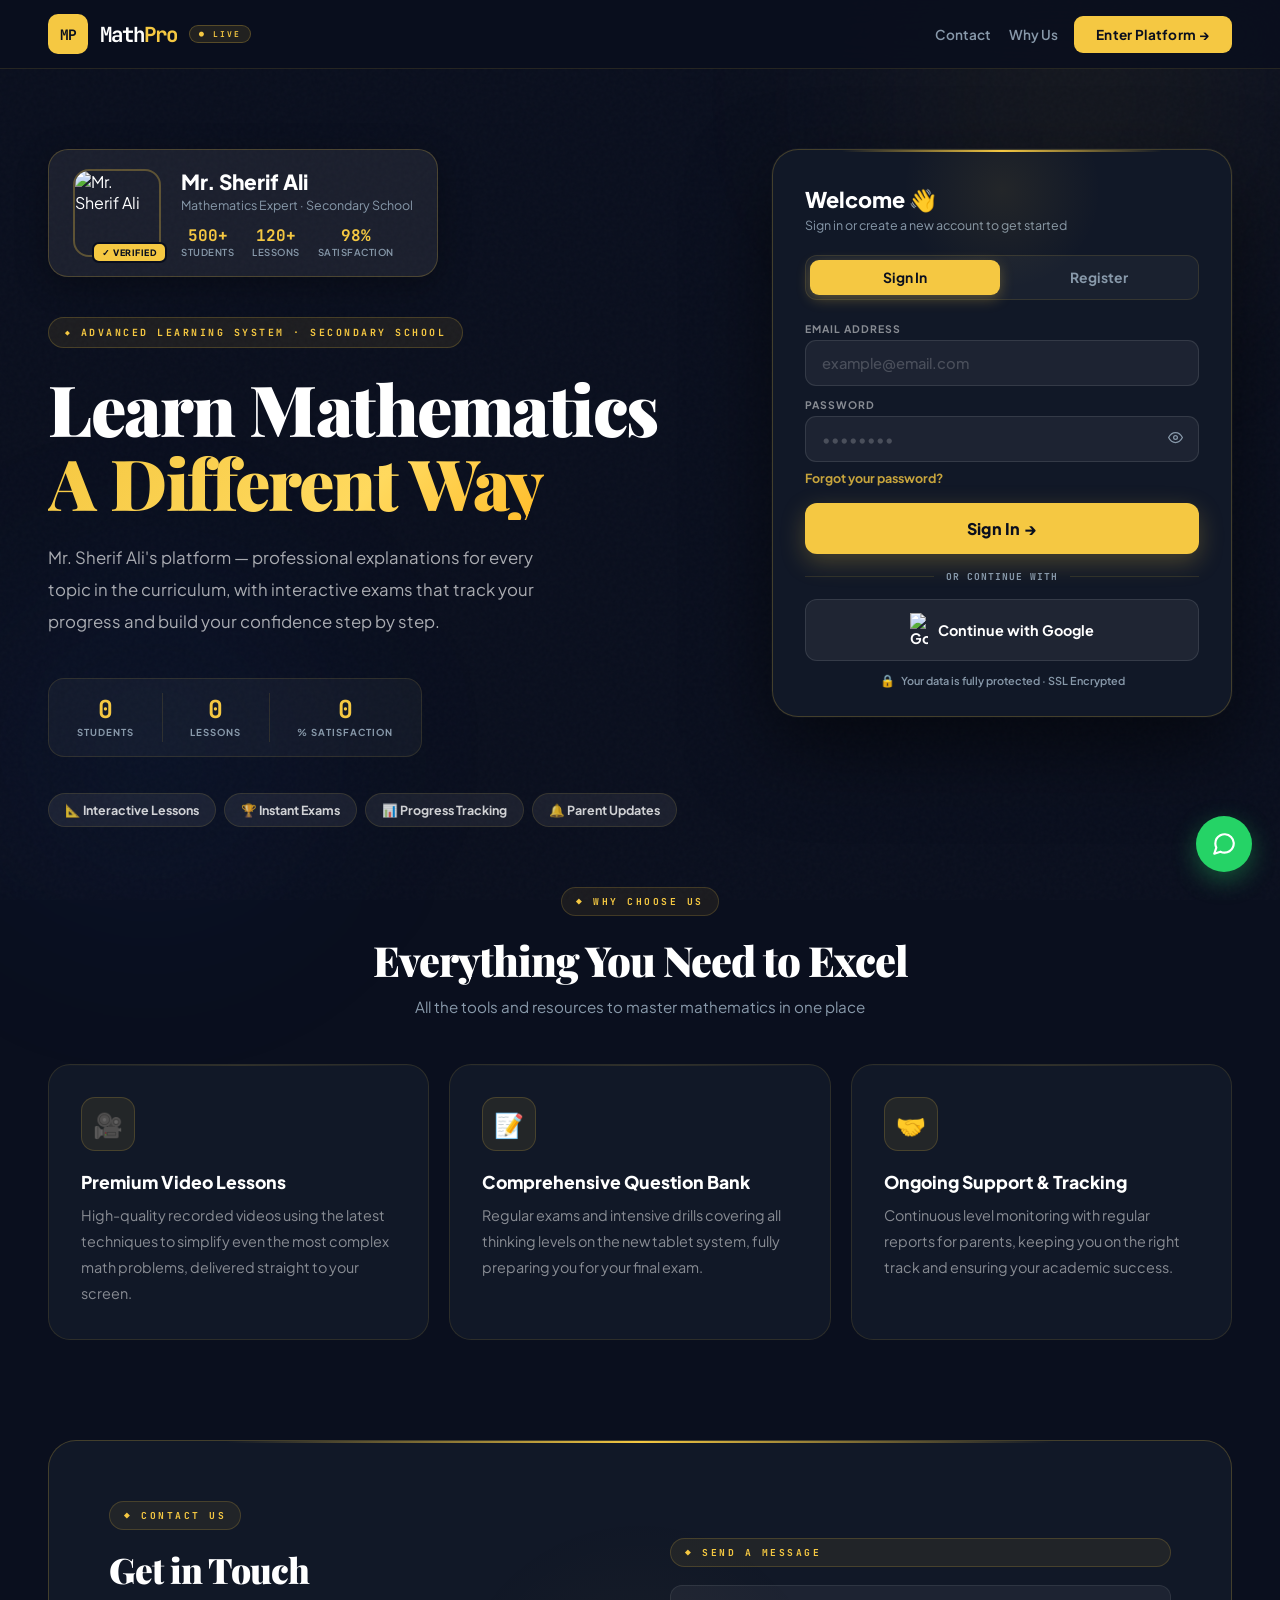
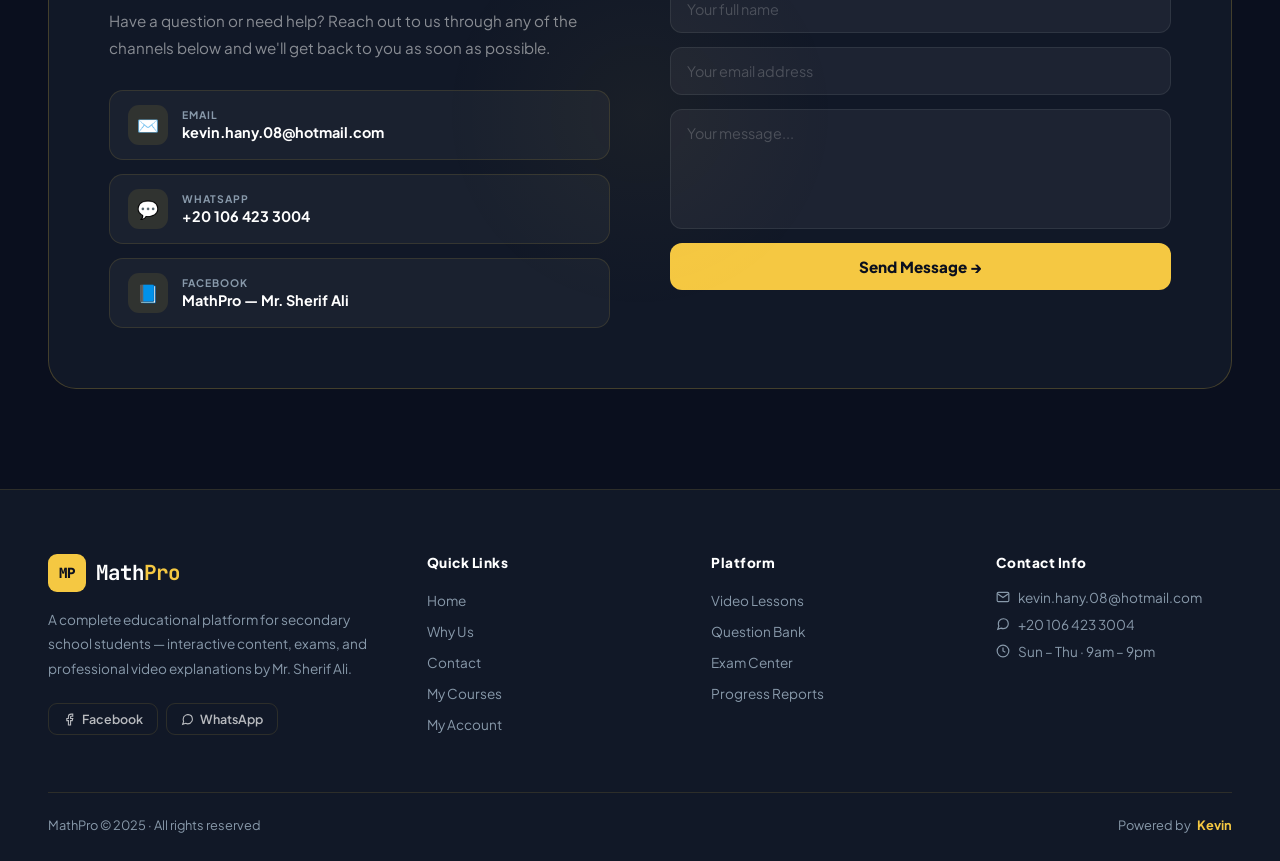
==== commit 4d41e92b: "Update index.html" ====
--- a/index.html
+++ b/index.html
@@ -1,500 +1,552 @@
 <!DOCTYPE html>
-<html lang="ar" dir="rtl">
+<html lang="en">
 <head>
 <meta charset="UTF-8">
 <meta name="viewport" content="width=device-width, initial-scale=1.0">
-<title>MathPro | الأستاذ شريف علي</title>
-<meta name="theme-color" content="#f0faf4">
+<title>MathPro | Mr. Sherif Ali</title>
+<meta name="theme-color" content="#0a0f1e">
 <link rel="preconnect" href="https://fonts.googleapis.com">
-<link href="https://fonts.googleapis.com/css2?family=Tajawal:wght@300;400;500;700;900&family=DM+Mono:wght@400;500&display=swap" rel="stylesheet">
+<link href="https://fonts.googleapis.com/css2?family=Playfair+Display:ital,wght@0,700;0,900;1,700&family=Plus+Jakarta+Sans:wght@300;400;500;600;700;800&family=JetBrains+Mono:wght@400;600;700&display=swap" rel="stylesheet">
 <script src="https://cdn.jsdelivr.net/npm/@supabase/supabase-js@2"></script>
-<script src="https://cdn.tailwindcss.com"></script>
+<link rel="icon" type="image/svg+xml" href="data:image/svg+xml,<svg xmlns='http://www.w3.org/2000/svg' viewBox='0 0 64 64'><rect width='64' height='64' rx='14' fill='%231a56db'/><text x='50%25' y='56%25' dominant-baseline='middle' text-anchor='middle' font-family='Georgia,serif' font-weight='900' font-size='28' fill='white'>MP</text></svg>">
 <style>
 *,*::before,*::after{box-sizing:border-box;margin:0;padding:0;}
 html{scroll-behavior:smooth;}
 
-:root {
-  --green-50:#f0fdf4;
-  --green-100:#dcfce7;
-  --green-200:#bbf7d0;
-  --green-400:#4ade80;
-  --green-500:#22c55e;
-  --green-600:#16a34a;
-  --green-700:#15803d;
-  --green-800:#166534;
-  --green-900:#14532d;
-  --bg:#f7fdf9;
-  --surface:#ffffff;
-  --border:#e2f0e8;
-  --border-strong:#c6e8d1;
-  --text:#0f1f14;
-  --text2:#2d4a38;
-  --muted:#5a7a65;
-  --sans:'Tajawal',sans-serif;
-  --mono:'DM Mono',monospace;
+:root{
+  --navy:#0a0f1e;
+  --navy2:#111827;
+  --navy3:#1a2235;
+  --gold:#f5c842;
+  --gold2:#e6b800;
+  --gold3:#ffd95e;
+  --cream:#f9f4e8;
+  --white:#ffffff;
+  --muted:#8899aa;
+  --muted2:#6b7a8d;
+  --border:rgba(245,200,66,.12);
+  --border2:rgba(245,200,66,.22);
+  --surface:rgba(255,255,255,.04);
+  --surface2:rgba(255,255,255,.07);
+  --display:'Playfair Display',Georgia,serif;
+  --sans:'Plus Jakarta Sans',sans-serif;
+  --mono:'JetBrains Mono',monospace;
+  --glow:0 0 40px rgba(245,200,66,.18);
 }
 
 body{
   font-family:var(--sans);
-  background:var(--bg);
-  color:var(--text);
+  background:var(--navy);
+  color:var(--white);
   min-height:100vh;
   overflow-x:hidden;
 }
 
-/* ── Toast Notifications ── */
-#toast-container{
-  position:fixed;top:24px;right:24px;z-index:99999;
-  display:flex;flex-direction:column;gap:10px;
+/* Noise texture overlay */
+body::before{
+  content:'';
+  position:fixed;inset:0;z-index:0;
+  opacity:.025;
+  background-image:url("data:image/svg+xml,%3Csvg viewBox='0 0 256 256' xmlns='http://www.w3.org/2000/svg'%3E%3Cfilter id='noise'%3E%3CfeTurbulence type='fractalNoise' baseFrequency='0.9' numOctaves='4' stitchTiles='stitch'/%3E%3C/filter%3E%3Crect width='100%25' height='100%25' filter='url(%23noise)'/%3E%3C/svg%3E");
   pointer-events:none;
 }
+
+/* Gradient orbs */
+.orb{
+  position:fixed;border-radius:50%;filter:blur(90px);pointer-events:none;z-index:0;
+}
+.orb1{width:600px;height:600px;background:radial-gradient(circle,rgba(245,200,66,.07),transparent 70%);top:-200px;right:-100px;}
+.orb2{width:500px;height:500px;background:radial-gradient(circle,rgba(26,86,219,.08),transparent 70%);bottom:-100px;left:-100px;}
+
+/* ── Toast ── */
+#toast-container{position:fixed;top:24px;right:24px;z-index:99999;display:flex;flex-direction:column;gap:10px;pointer-events:none;}
 .toast{
   display:flex;align-items:flex-start;gap:12px;
-  background:#ffffff;
-  border:1px solid var(--border-strong);
-  border-radius:16px;
-  padding:14px 18px;
-  min-width:300px;max-width:380px;
-  box-shadow:0 8px 32px rgba(22,163,74,.12),0 2px 8px rgba(0,0,0,.06);
+  background:var(--navy2);border:1px solid var(--border2);
+  border-radius:14px;padding:14px 18px;
+  min-width:300px;max-width:360px;
+  box-shadow:0 12px 40px rgba(0,0,0,.4);
   pointer-events:all;
   animation:toastIn .35s cubic-bezier(.175,.885,.32,1.275) forwards;
-  border-right:4px solid var(--green-500);
-}
-.toast.error{border-right-color:#ef4444;box-shadow:0 8px 32px rgba(239,68,68,.12);}
-.toast.success{border-right-color:var(--green-500);}
-.toast.info{border-right-color:#3b82f6;box-shadow:0 8px 32px rgba(59,130,246,.12);}
-.toast.warning{border-right-color:#f59e0b;box-shadow:0 8px 32px rgba(245,158,11,.12);}
-.toast-icon{
-  width:36px;height:36px;border-radius:10px;
-  display:flex;align-items:center;justify-content:center;
-  font-size:17px;flex-shrink:0;
-  background:var(--green-50);
-}
-.toast.error .toast-icon{background:#fef2f2;}
-.toast.info .toast-icon{background:#eff6ff;}
-.toast.warning .toast-icon{background:#fffbeb;}
+  border-left:3px solid var(--gold);
+}
+.toast.error{border-left-color:#f87171;}
+.toast.info{border-left-color:#60a5fa;}
+.toast.warning{border-left-color:#fb923c;}
+.toast-icon{font-size:18px;flex-shrink:0;margin-top:1px;}
 .toast-body{flex:1;}
-.toast-title{font-weight:700;font-size:.88rem;color:var(--text);margin-bottom:2px;}
-.toast-msg{font-size:.78rem;color:var(--muted);line-height:1.5;}
-.toast-close{
-  background:none;border:none;color:var(--muted);
-  cursor:pointer;font-size:16px;line-height:1;
-  padding:2px;opacity:.6;transition:opacity .2s;
-  align-self:flex-start;flex-shrink:0;
-}
+.toast-title{font-weight:700;font-size:.85rem;color:var(--white);margin-bottom:2px;}
+.toast-msg{font-size:.77rem;color:var(--muted);line-height:1.5;}
+.toast-close{background:none;border:none;color:var(--muted);cursor:pointer;font-size:16px;padding:0;opacity:.6;transition:opacity .2s;align-self:flex-start;}
 .toast-close:hover{opacity:1;}
 .toast-exit{animation:toastOut .25s ease forwards;}
-@keyframes toastIn{from{opacity:0;transform:translateX(24px) scale(.96)}to{opacity:1;transform:translateX(0) scale(1)}}
-@keyframes toastOut{from{opacity:1;transform:translateX(0) scale(1)}to{opacity:0;transform:translateX(24px) scale(.95)}}
+@keyframes toastIn{from{opacity:0;transform:translateX(20px)}to{opacity:1;transform:translateX(0)}}
+@keyframes toastOut{from{opacity:1;transform:translateX(0)}to{opacity:0;transform:translateX(20px)}}
 
 /* ── Nav ── */
 nav{
   position:sticky;top:0;z-index:100;
-  background:rgba(247,253,249,.92);
+  background:rgba(10,15,30,.85);
   border-bottom:1px solid var(--border);
-  backdrop-filter:blur(20px);
+  backdrop-filter:blur(24px);
+  -webkit-backdrop-filter:blur(24px);
 }
 .nav-w{
-  max-width:1280px;margin:0 auto;
-  padding:0 40px;height:70px;
+  max-width:1320px;margin:0 auto;
+  padding:0 48px;height:68px;
   display:flex;align-items:center;justify-content:space-between;
-}
-.logo{display:flex;align-items:center;gap:10px;text-decoration:none;}
+  position:relative;z-index:1;
+}
+.logo{display:flex;align-items:center;gap:12px;text-decoration:none;}
 .logo-mark{
-  width:38px;height:38px;
-  background:var(--green-600);border-radius:10px;
+  width:40px;height:40px;
+  background:var(--gold);border-radius:10px;
   display:flex;align-items:center;justify-content:center;
   font-family:var(--mono);font-weight:700;font-size:.9rem;
-  color:#ffffff;letter-spacing:-1px;
-}
-.logo-wm{font-family:var(--mono);font-size:1.35rem;font-weight:500;color:var(--text);}
-.logo-wm b{color:var(--green-600);}
-.logo-pill{
-  font-family:var(--mono);font-size:.55rem;font-weight:700;
-  letter-spacing:1.5px;text-transform:uppercase;
-  color:var(--green-700);background:var(--green-100);
-  border:1px solid var(--green-200);padding:3px 9px;border-radius:999px;
-}
-.logo-pill::before{content:'● ';animation:blink 2s infinite;}
-@keyframes blink{0%,100%{opacity:1}50%{opacity:.25}}
-
+  color:var(--navy);letter-spacing:-1px;
+}
+.logo-name{font-family:var(--mono);font-size:1.3rem;font-weight:700;color:var(--white);letter-spacing:-1px;}
+.logo-name em{color:var(--gold);font-style:normal;}
+.live-badge{
+  font-family:var(--mono);font-size:.5rem;font-weight:700;
+  letter-spacing:2px;text-transform:uppercase;
+  color:var(--gold);background:rgba(245,200,66,.1);
+  border:1px solid rgba(245,200,66,.25);
+  padding:3px 9px;border-radius:99px;
+}
+.live-badge::before{content:'● ';animation:blink 2s infinite;}
+@keyframes blink{0%,100%{opacity:1}50%{opacity:.2}}
+
+.nav-right{display:flex;align-items:center;gap:14px;}
+.nav-link{font-size:.85rem;font-weight:600;color:var(--muted);text-decoration:none;transition:color .2s;padding:6px 2px;}
+.nav-link:hover{color:var(--gold);}
 .nav-btn{
-  font-family:var(--sans);font-weight:700;font-size:.875rem;
-  color:#fff;background:var(--green-600);
-  border:none;padding:10px 24px;border-radius:10px;
-  cursor:pointer;transition:all .2s;
-}
-.nav-btn:hover{background:var(--green-700);transform:translateY(-1px);}
-
-/* ── Main Layout ── */
-main{
-  display:grid;grid-template-columns:1fr 480px;
-  max-width:1280px;margin:0 auto;
-  padding:56px 40px 72px;align-items:start;
-  width:100%;gap:48px;
-}
-@media(max-width:960px){
-  main{grid-template-columns:1fr;padding:36px 20px;}
+  font-family:var(--sans);font-weight:700;font-size:.85rem;
+  color:var(--navy);background:var(--gold);
+  border:none;padding:10px 22px;border-radius:9px;
+  cursor:pointer;transition:all .2s;letter-spacing:.3px;
+}
+.nav-btn:hover{background:var(--gold3);transform:translateY(-1px);box-shadow:0 8px 20px rgba(245,200,66,.3);}
+
+/* ── Hero Section ── */
+.hero-section{
+  max-width:1320px;margin:0 auto;
+  padding:80px 48px 60px;
+  display:grid;grid-template-columns:1fr 460px;
+  gap:64px;align-items:start;
+  position:relative;z-index:1;
+}
+@media(max-width:980px){
+  .hero-section{grid-template-columns:1fr;padding:48px 24px 40px;}
   .card-col{order:-1;}
 }
 
-/* ── Teacher Profile Card ── */
+/* ── Teacher Card ── */
 .teacher-card{
-  display:flex;align-items:center;gap:22px;
-  background:var(--surface);
-  border:1px solid var(--border);
-  border-radius:24px;
-  padding:22px 26px;
-  margin-bottom:36px;
-  width:fit-content;
-  box-shadow:0 4px 24px rgba(22,163,74,.07);
-  opacity:0;animation:riseIn .6s .1s forwards;
-}
-.teacher-avatar-wrap{
-  position:relative;flex-shrink:0;
-}
+  display:inline-flex;align-items:center;gap:20px;
+  background:var(--surface2);
+  border:1px solid var(--border2);
+  border-radius:20px;padding:18px 24px;
+  margin-bottom:40px;
+  box-shadow:0 8px 32px rgba(0,0,0,.3);
+  opacity:0;animation:riseUp .7s .1s forwards;
+}
+.teacher-avatar-wrap{position:relative;flex-shrink:0;}
 .teacher-avatar-wrap img{
-  width:100px;height:100px;border-radius:20px;
-  object-fit:cover;
-  border:3px solid var(--green-200);
-  display:block;
+  width:88px;height:88px;border-radius:16px;
+  object-fit:cover;border:2px solid rgba(245,200,66,.3);display:block;
 }
 .teacher-badge{
   position:absolute;bottom:-6px;right:-6px;
-  background:var(--green-600);color:#fff;
-  font-size:.6rem;font-weight:700;
-  padding:4px 8px;border-radius:8px;letter-spacing:.5px;
-  border:2px solid var(--bg);white-space:nowrap;
-}
-.teacher-info h2{
-  font-size:1.5rem;font-weight:900;color:var(--text);
-  margin-bottom:4px;
-}
-.teacher-info p{
-  font-size:.85rem;color:var(--muted);font-weight:600;
-  margin-bottom:10px;
-}
-.teacher-stats-row{display:flex;gap:16px;}
-.tstat{text-align:center;}
-.tstat-num{font-family:var(--mono);font-size:1.1rem;font-weight:700;color:var(--green-600);}
-.tstat-lbl{font-size:.63rem;color:var(--muted);font-weight:600;}
-
-/* ── Hero ── */
-.eyebrow{
+  background:var(--gold);color:var(--navy);
+  font-size:.55rem;font-weight:800;
+  padding:3px 8px;border-radius:7px;letter-spacing:.5px;
+  border:2px solid var(--navy);
+}
+.teacher-info h2{font-size:1.3rem;font-weight:800;color:var(--white);margin-bottom:2px;font-family:var(--sans);}
+.teacher-info p{font-size:.78rem;color:var(--muted);margin-bottom:12px;}
+.teacher-stats{display:flex;gap:18px;}
+.tst{text-align:center;}
+.tst-n{font-family:var(--mono);font-size:1rem;font-weight:700;color:var(--gold);}
+.tst-l{font-size:.6rem;color:var(--muted);font-weight:600;letter-spacing:.5px;text-transform:uppercase;}
+
+/* ── Hero Text ── */
+.eyebrow-pill{
   display:inline-flex;align-items:center;gap:8px;
-  font-family:var(--mono);font-size:.65rem;font-weight:700;
-  letter-spacing:2px;text-transform:uppercase;
-  color:var(--green-700);
-  background:var(--green-50);border:1px solid var(--green-200);
-  padding:8px 14px;border-radius:999px;
+  font-family:var(--mono);font-size:.62rem;font-weight:700;
+  letter-spacing:2.5px;text-transform:uppercase;
+  color:var(--gold);
+  background:rgba(245,200,66,.08);border:1px solid rgba(245,200,66,.2);
+  padding:8px 16px;border-radius:99px;
+  margin-bottom:24px;
+  opacity:0;animation:riseUp .7s .2s forwards;
+}
+.eyebrow-pill::before{content:'◆';font-size:8px;}
+
+.hero-h1{
+  font-family:var(--display);
+  font-size:clamp(3rem,5.5vw,5rem);
+  font-weight:900;line-height:1.05;
+  letter-spacing:-1.5px;
   margin-bottom:22px;
-  opacity:0;animation:riseIn .6s .2s forwards;
-}
-.eyebrow::before{content:'✦';font-size:10px;}
-
-.hero-title{
-  font-size:clamp(2.6rem,4.8vw,4.4rem);
-  font-weight:900;line-height:1.08;
-  letter-spacing:-1.5px;
-  margin-bottom:20px;
-  color:var(--text);
-  opacity:0;animation:riseIn .6s .3s forwards;
-}
-.hero-title .accent{
+  opacity:0;animation:riseUp .7s .3s forwards;
+}
+.hero-h1 .line2{
   display:block;
-  color:var(--green-600);
-  position:relative;
-}
-.hero-title .accent::after{
-  content:'';
-  position:absolute;bottom:-4px;right:0;
-  width:80px;height:4px;
-  background:var(--green-400);border-radius:2px;
-}
-
-.hero-desc{
-  color:var(--text2);font-size:1.05rem;line-height:1.9;
-  font-weight:500;max-width:500px;margin-bottom:36px;
-  opacity:0;animation:riseIn .6s .4s forwards;
+  background:linear-gradient(135deg,var(--gold),var(--gold3),#ffa500);
+  -webkit-background-clip:text;-webkit-text-fill-color:transparent;
+  background-clip:text;
+}
+
+.hero-p{
+  font-size:1.05rem;line-height:1.9;color:rgba(255,255,255,.65);
+  font-weight:400;max-width:520px;margin-bottom:40px;
+  opacity:0;animation:riseUp .7s .4s forwards;
 }
 
 /* ── Stats Strip ── */
-.hero-stats{
-  display:flex;align-items:stretch;
+.stats-strip{
+  display:inline-flex;
   background:var(--surface);border:1px solid var(--border);
-  border-radius:18px;width:fit-content;overflow:hidden;
-  margin-bottom:32px;
-  box-shadow:0 4px 20px rgba(0,0,0,.04);
-  opacity:0;animation:riseIn .6s .5s forwards;
-}
-.stat-item{padding:18px 26px;text-align:center;position:relative;}
-.stat-item+.stat-item::before{
-  content:'';position:absolute;right:0;top:20%;bottom:20%;
-  width:1px;background:var(--border);
-}
-.stat-num{font-family:var(--mono);font-size:1.6rem;font-weight:700;color:var(--green-600);line-height:1;margin-bottom:4px;}
-.stat-lbl{font-size:.67rem;color:var(--muted);font-weight:700;letter-spacing:.5px;}
-
-/* ── Pills ── */
-.feat-row{display:flex;flex-wrap:wrap;gap:8px;opacity:0;animation:riseIn .6s .6s forwards;}
-.pill{
+  border-radius:16px;overflow:hidden;margin-bottom:36px;
+  opacity:0;animation:riseUp .7s .5s forwards;
+}
+.sitem{padding:18px 28px;text-align:center;position:relative;}
+.sitem+.sitem::before{content:'';position:absolute;left:0;top:18%;bottom:18%;width:1px;background:var(--border);}
+.snum{font-family:var(--mono);font-size:1.55rem;font-weight:700;color:var(--gold);line-height:1;margin-bottom:5px;}
+.slbl{font-size:.6rem;color:var(--muted);font-weight:700;letter-spacing:1px;text-transform:uppercase;}
+
+/* ── Feature Chips ── */
+.chips{display:flex;flex-wrap:wrap;gap:8px;opacity:0;animation:riseUp .7s .6s forwards;}
+.chip{
   display:flex;align-items:center;gap:7px;
-  font-size:.8rem;font-weight:700;color:var(--green-800);
-  background:var(--green-50);border:1px solid var(--green-200);
-  padding:8px 16px;border-radius:999px;transition:all .2s;cursor:default;
-}
-.pill:hover{background:var(--green-100);border-color:var(--green-400);}
-.pill-icon{font-size:14px;}
+  font-size:.78rem;font-weight:700;color:rgba(255,255,255,.8);
+  background:var(--surface2);border:1px solid var(--border);
+  padding:8px 16px;border-radius:99px;transition:all .2s;cursor:default;
+}
+.chip:hover{border-color:rgba(245,200,66,.4);color:var(--gold);background:rgba(245,200,66,.06);}
 
 /* ── Auth Card ── */
-.card-col{opacity:0;animation:riseIn .7s .15s forwards;}
+.card-col{opacity:0;animation:riseUp .7s .2s forwards;}
 .auth-card{
-  background:var(--surface);
-  border:1px solid var(--border);
-  border-radius:28px;
-  padding:36px 34px 28px;
-  box-shadow:0 20px 60px rgba(22,163,74,.08),0 4px 16px rgba(0,0,0,.04);
+  background:var(--navy2);
+  border:1px solid var(--border2);
+  border-radius:26px;
+  padding:36px 32px 28px;
+  box-shadow:0 32px 80px rgba(0,0,0,.5),0 0 0 1px rgba(255,255,255,.03);
   position:relative;overflow:hidden;
 }
 .auth-card::before{
-  content:'';position:absolute;top:0;left:10%;right:10%;height:3px;
-  background:linear-gradient(to right,transparent,var(--green-400),var(--green-500),transparent);
-  border-radius:0 0 3px 3px;
-}
-.card-head{margin-bottom:24px;}
-.card-title{font-size:1.4rem;font-weight:900;color:var(--text);}
-.card-sub{font-size:.78rem;color:var(--muted);font-weight:500;margin-top:4px;}
+  content:'';position:absolute;top:0;left:15%;right:15%;height:2px;
+  background:linear-gradient(90deg,transparent,var(--gold),transparent);
+  border-radius:0 0 2px 2px;
+}
+.auth-card-glow{
+  position:absolute;top:-60px;left:50%;transform:translateX(-50%);
+  width:200px;height:200px;
+  background:radial-gradient(circle,rgba(245,200,66,.08),transparent 70%);
+  pointer-events:none;
+}
+
+.card-head{margin-bottom:22px;}
+.card-title{font-size:1.35rem;font-weight:800;color:var(--white);}
+.card-sub{font-size:.78rem;color:var(--muted);margin-top:4px;}
 
 /* Tabs */
-.tabs{
-  display:flex;gap:4px;
-  background:var(--green-50);border:1px solid var(--border);
-  border-radius:14px;padding:4px;margin-bottom:22px;
-}
+.tabs{display:flex;gap:4px;background:rgba(255,255,255,.04);border:1px solid var(--border);border-radius:12px;padding:4px;margin-bottom:22px;}
 .tab{
-  flex:1;padding:10px;background:none;border:none;
-  border-radius:11px;font-family:var(--sans);
-  font-weight:700;font-size:.9rem;cursor:pointer;
+  flex:1;padding:9px;background:none;border:none;
+  border-radius:9px;font-family:var(--sans);
+  font-weight:700;font-size:.87rem;cursor:pointer;
   color:var(--muted);transition:all .2s;
 }
-.tab.on{
-  background:var(--green-600);color:#fff;
-  box-shadow:0 4px 14px rgba(22,163,74,.25);
-}
-
-/* Fields */
+.tab.on{background:var(--gold);color:var(--navy);box-shadow:0 4px 14px rgba(245,200,66,.3);}
+
+/* Form */
 .fields{display:flex;flex-direction:column;gap:12px;}
 .fw{display:flex;flex-direction:column;gap:5px;}
-.flbl{font-size:.68rem;font-weight:700;color:var(--text2);letter-spacing:.8px;text-transform:uppercase;}
+.flbl{font-size:.65rem;font-weight:700;color:rgba(255,255,255,.5);letter-spacing:1px;text-transform:uppercase;}
 .f2col{display:grid;grid-template-columns:1fr 1fr;gap:10px;}
 
 input.inp,select.inp{
-  width:100%;background:#fff !important;
-  border:1.5px solid var(--border) !important;
-  color:var(--text) !important;
-  padding:13px 16px;border-radius:12px;
+  width:100%;
+  background:rgba(255,255,255,.05) !important;
+  border:1.5px solid rgba(255,255,255,.1) !important;
+  color:var(--white) !important;
+  padding:13px 16px;border-radius:11px;
   font-family:var(--sans);font-size:.92rem;font-weight:500;
   outline:none !important;transition:all .2s;
   -webkit-appearance:none;
 }
 input.inp:focus,select.inp:focus{
-  border-color:var(--green-500) !important;
-  box-shadow:0 0 0 3px rgba(34,197,94,.15);
-}
-input.inp::placeholder{color:#a0b8aa;}
-select.inp{color:#a0b8aa !important;}
-select.inp.filled{color:var(--text) !important;}
-select.inp option{background:#fff;color:var(--text);}
+  border-color:rgba(245,200,66,.5) !important;
+  box-shadow:0 0 0 3px rgba(245,200,66,.08);
+  background:rgba(255,255,255,.07) !important;
+}
+input.inp::placeholder{color:rgba(255,255,255,.2);}
+select.inp{color:rgba(255,255,255,.2) !important;}
+select.inp.filled{color:var(--white) !important;}
+select.inp option{background:var(--navy2);color:var(--white);}
 
 .pass-row{position:relative;}
 .eye-btn{
-  position:absolute;left:14px;top:50%;transform:translateY(-50%);
+  position:absolute;right:14px;top:50%;transform:translateY(-50%);
   background:none;border:none;color:var(--muted);cursor:pointer;
   transition:color .2s;padding:2px;
 }
-.eye-btn:hover{color:var(--green-600);}
-.pass-row input{padding-left:44px;}
-
-.forgot{text-align:left;margin:4px 0 8px;}
+.eye-btn:hover{color:var(--gold);}
+
+.forgot{margin:4px 0 8px;}
 .forgot button{
   font-family:var(--sans);font-size:.78rem;font-weight:700;
-  color:var(--green-600);background:none;border:none;
+  color:var(--gold);background:none;border:none;
   cursor:pointer;transition:opacity .2s;padding:0;
-}
-.forgot button:hover{opacity:.7;}
+  opacity:.8;
+}
+.forgot button:hover{opacity:1;}
 
 .cta-btn{
-  width:100%;background:var(--green-600);
-  color:#fff;border:none;padding:15px;border-radius:14px;
-  font-family:var(--sans);font-size:1.02rem;font-weight:900;
+  width:100%;background:var(--gold);
+  color:var(--navy);border:none;padding:15px;border-radius:12px;
+  font-family:var(--sans);font-size:1rem;font-weight:800;
   cursor:pointer;transition:all .25s;
-  box-shadow:0 8px 24px rgba(22,163,74,.28);
-  margin-top:8px;position:relative;overflow:hidden;
-}
-.cta-btn::after{
-  content:'';position:absolute;inset:0;
-  background:linear-gradient(90deg,transparent,rgba(255,255,255,.18),transparent);
-  transform:translateX(-100%);transition:transform .5s;
-}
-.cta-btn:hover::after{transform:translateX(100%);}
-.cta-btn:hover{background:var(--green-700);transform:translateY(-1px);box-shadow:0 12px 32px rgba(22,163,74,.32);}
+  box-shadow:0 8px 24px rgba(245,200,66,.25);
+  margin-top:8px;letter-spacing:.3px;
+}
+.cta-btn:hover{background:var(--gold3);transform:translateY(-1px);box-shadow:0 12px 32px rgba(245,200,66,.35);}
 .cta-btn:active{transform:translateY(0);}
 
 .or-line{display:flex;align-items:center;gap:12px;margin:16px 0;}
 .or-bar{flex:1;height:1px;background:var(--border);}
-.or-txt{font-family:var(--mono);font-size:.65rem;font-weight:700;letter-spacing:1px;color:var(--muted);}
+.or-txt{font-family:var(--mono);font-size:.6rem;font-weight:700;letter-spacing:1px;color:var(--muted);}
 
 .g-btn{
   width:100%;display:flex;align-items:center;justify-content:center;gap:10px;
-  background:#fff;border:1.5px solid var(--border);
-  padding:13px;border-radius:14px;
-  font-family:var(--sans);font-weight:700;font-size:.92rem;
-  color:var(--text);cursor:pointer;transition:all .2s;
-}
-.g-btn:hover{border-color:var(--border-strong);background:var(--green-50);transform:translateY(-1px);}
+  background:rgba(255,255,255,.06);border:1.5px solid rgba(255,255,255,.1);
+  padding:13px;border-radius:12px;
+  font-family:var(--sans);font-weight:700;font-size:.9rem;
+  color:var(--white);cursor:pointer;transition:all .2s;
+}
+.g-btn:hover{border-color:rgba(255,255,255,.2);background:rgba(255,255,255,.09);transform:translateY(-1px);}
 .g-btn img{width:18px;}
 
-.trust{display:flex;align-items:center;justify-content:center;gap:6px;margin-top:14px;}
+.trust{display:flex;align-items:center;justify-content:center;gap:6px;margin-top:12px;}
 .trust-txt{font-size:.68rem;color:var(--muted);font-weight:600;}
-.trust-lock{color:var(--green-500);font-size:12px;}
-
-/* ── Why Us ── */
-.why-section{
-  max-width:1280px;margin:0 auto 80px;
-  padding:0 40px;
-}
-.why-head{text-align:center;margin-bottom:36px;}
-.why-head h2{font-size:2rem;font-weight:900;color:var(--text);}
-.why-head h2 span{color:var(--green-600);}
-.why-head p{font-size:.95rem;color:var(--muted);margin-top:8px;}
-.features-grid{display:grid;grid-template-columns:repeat(auto-fit,minmax(280px,1fr));gap:22px;}
+
+/* ── Features Section ── */
+.features-section{
+  max-width:1320px;margin:0 auto 100px;
+  padding:0 48px;position:relative;z-index:1;
+}
+.section-head{text-align:center;margin-bottom:48px;}
+.section-label{
+  display:inline-flex;align-items:center;gap:7px;
+  font-family:var(--mono);font-size:.6rem;font-weight:700;
+  letter-spacing:2.5px;text-transform:uppercase;
+  color:var(--gold);background:rgba(245,200,66,.07);
+  border:1px solid rgba(245,200,66,.18);
+  padding:7px 14px;border-radius:99px;margin-bottom:16px;
+}
+.section-head h2{
+  font-family:var(--display);font-size:2.6rem;font-weight:900;
+  color:var(--white);margin-bottom:10px;letter-spacing:-1px;
+}
+.section-head p{color:var(--muted);font-size:.95rem;font-weight:400;}
+
+.features-grid{display:grid;grid-template-columns:repeat(3,1fr);gap:20px;}
+@media(max-width:900px){.features-grid{grid-template-columns:1fr;}}
+
 .feat-card{
-  background:var(--surface);border:1px solid var(--border);
-  border-radius:22px;padding:30px;
-  transition:transform .25s,box-shadow .25s,border-color .25s;
+  background:var(--navy2);border:1px solid var(--border);
+  border-radius:22px;padding:32px;
+  transition:transform .3s,box-shadow .3s,border-color .3s;
+  position:relative;overflow:hidden;
+}
+.feat-card::before{
+  content:'';position:absolute;top:0;left:0;right:0;height:1px;
+  background:linear-gradient(90deg,transparent,rgba(245,200,66,.15),transparent);
 }
 .feat-card:hover{
-  transform:translateY(-4px);
-  box-shadow:0 16px 40px rgba(22,163,74,.1);
-  border-color:var(--green-300);
-}
-.feat-icon{
-  width:56px;height:56px;border-radius:16px;
-  background:var(--green-50);border:1px solid var(--green-200);
+  transform:translateY(-6px);
+  box-shadow:0 24px 60px rgba(0,0,0,.4),var(--glow);
+  border-color:rgba(245,200,66,.25);
+}
+.feat-icon-box{
+  width:54px;height:54px;border-radius:14px;
+  background:rgba(245,200,66,.08);border:1px solid rgba(245,200,66,.18);
   display:flex;align-items:center;justify-content:center;
-  font-size:1.6rem;margin-bottom:18px;
-}
-.feat-card h3{font-size:1.1rem;font-weight:900;color:var(--text);margin-bottom:10px;}
-.feat-card p{font-size:.92rem;color:var(--text2);line-height:1.75;font-weight:500;}
+  font-size:1.5rem;margin-bottom:20px;
+}
+.feat-card h3{font-size:1.1rem;font-weight:800;color:var(--white);margin-bottom:10px;}
+.feat-card p{font-size:.9rem;color:rgba(255,255,255,.5);line-height:1.8;}
+
+/* ── Contact Section ── */
+.contact-section{
+  max-width:1320px;margin:0 auto 100px;
+  padding:0 48px;position:relative;z-index:1;
+}
+.contact-inner{
+  background:var(--navy2);border:1px solid var(--border2);
+  border-radius:28px;padding:60px;
+  display:grid;grid-template-columns:1fr 1fr;gap:60px;align-items:center;
+  position:relative;overflow:hidden;
+}
+.contact-inner::before{
+  content:'';position:absolute;top:0;left:15%;right:15%;height:2px;
+  background:linear-gradient(90deg,transparent,var(--gold),transparent);
+}
+.contact-glow{
+  position:absolute;top:50%;left:50%;transform:translate(-50%,-50%);
+  width:400px;height:400px;
+  background:radial-gradient(circle,rgba(245,200,66,.04),transparent 70%);
+  pointer-events:none;
+}
+@media(max-width:800px){
+  .contact-inner{grid-template-columns:1fr;padding:36px 28px;gap:36px;}
+}
+.contact-left h2{font-family:var(--display);font-size:2.2rem;font-weight:900;color:var(--white);margin-bottom:14px;letter-spacing:-1px;}
+.contact-left p{color:rgba(255,255,255,.5);font-size:.95rem;line-height:1.8;margin-bottom:28px;}
+.contact-links{display:flex;flex-direction:column;gap:14px;}
+.contact-link{
+  display:flex;align-items:center;gap:14px;
+  background:rgba(255,255,255,.04);border:1px solid var(--border);
+  padding:14px 18px;border-radius:14px;text-decoration:none;
+  transition:all .25s;
+}
+.contact-link:hover{border-color:rgba(245,200,66,.3);background:rgba(245,200,66,.04);transform:translateX(4px);}
+.cl-icon{width:40px;height:40px;border-radius:11px;background:rgba(245,200,66,.1);display:flex;align-items:center;justify-content:center;font-size:1.1rem;flex-shrink:0;}
+.cl-label{font-size:.65rem;font-weight:700;color:var(--muted);letter-spacing:1px;text-transform:uppercase;margin-bottom:2px;}
+.cl-val{font-size:.9rem;font-weight:700;color:var(--white);}
+
+.contact-form-side{display:flex;flex-direction:column;gap:14px;}
+.contact-form-side input,
+.contact-form-side textarea{
+  width:100%;
+  background:rgba(255,255,255,.05);
+  border:1.5px solid rgba(255,255,255,.08);
+  color:var(--white);padding:14px 16px;border-radius:12px;
+  font-family:var(--sans);font-size:.9rem;
+  outline:none;transition:all .2s;resize:none;
+}
+.contact-form-side input:focus,
+.contact-form-side textarea:focus{
+  border-color:rgba(245,200,66,.4);
+  box-shadow:0 0 0 3px rgba(245,200,66,.07);
+}
+.contact-form-side input::placeholder,
+.contact-form-side textarea::placeholder{color:rgba(255,255,255,.2);}
+.contact-send-btn{
+  background:var(--gold);color:var(--navy);
+  border:none;padding:14px;border-radius:12px;
+  font-family:var(--sans);font-size:.95rem;font-weight:800;
+  cursor:pointer;transition:all .2s;
+}
+.contact-send-btn:hover{background:var(--gold3);transform:translateY(-1px);box-shadow:0 8px 20px rgba(245,200,66,.3);}
 
 /* ── Popups ── */
 .popup-overlay{
   position:fixed;inset:0;z-index:9990;
-  background:rgba(15,31,20,.45);backdrop-filter:blur(10px);
+  background:rgba(5,10,20,.8);backdrop-filter:blur(12px);
   display:flex;align-items:center;justify-content:center;
   padding:20px;opacity:0;pointer-events:none;transition:opacity .3s;
 }
 .popup-overlay.show{opacity:1;pointer-events:all;}
 .popup-card{
-  background:#fff;border:1px solid var(--border);
-  border-radius:28px;padding:40px 34px;
-  width:100%;max-width:460px;
-  text-align:center;
+  background:var(--navy2);border:1px solid var(--border2);
+  border-radius:26px;padding:40px 34px;
+  width:100%;max-width:450px;text-align:center;
   transform:translateY(16px) scale(.97);
-  transition:transform .3s cubic-bezier(.175,.885,.32,1.275);
-  box-shadow:0 40px 80px rgba(22,163,74,.15);
-  position:relative;overflow:hidden;
-  max-height:90vh;overflow-y:auto;
+  transition:transform .35s cubic-bezier(.175,.885,.32,1.275);
+  box-shadow:0 40px 80px rgba(0,0,0,.6);
+  position:relative;overflow:hidden;max-height:90vh;overflow-y:auto;
 }
 .popup-overlay.show .popup-card{transform:translateY(0) scale(1);}
-.popup-card::before{
-  content:'';position:absolute;top:0;left:12%;right:12%;height:3px;
-  background:linear-gradient(to right,transparent,var(--green-500),transparent);
-}
-.popup-icon{
-  width:68px;height:68px;border-radius:20px;
-  background:var(--green-50);border:1px solid var(--green-200);
-  display:inline-flex;align-items:center;justify-content:center;
-  font-size:2rem;margin-bottom:16px;
-}
-.popup-title{font-size:1.35rem;font-weight:900;color:var(--text);margin-bottom:8px;}
-.popup-sub{font-size:.86rem;color:var(--muted);margin-bottom:26px;line-height:1.65;font-weight:500;}
-.popup-input-wrap{margin-bottom:22px;text-align:right;}
+.popup-card::before{content:'';position:absolute;top:0;left:15%;right:15%;height:2px;background:linear-gradient(90deg,transparent,var(--gold),transparent);}
+.popup-icon{width:64px;height:64px;border-radius:18px;background:rgba(245,200,66,.1);border:1px solid rgba(245,200,66,.2);display:inline-flex;align-items:center;justify-content:center;font-size:1.8rem;margin-bottom:16px;}
+.popup-title{font-size:1.3rem;font-weight:800;color:var(--white);margin-bottom:8px;}
+.popup-sub{font-size:.85rem;color:var(--muted);margin-bottom:26px;line-height:1.7;}
+.popup-input-wrap{margin-bottom:20px;text-align:left;}
 .popup-input-wrap .flbl{display:block;margin-bottom:6px;}
-.popup-cancel-btn{
-  background:transparent;border:none;color:var(--muted);
-  font-family:var(--sans);font-size:.88rem;font-weight:700;
-  cursor:pointer;margin-top:14px;transition:color .2s;padding:8px;display:block;width:100%;
-}
-.popup-cancel-btn:hover{color:#ef4444;}
+.popup-cancel-btn{background:transparent;border:none;color:var(--muted);font-family:var(--sans);font-size:.87rem;font-weight:700;cursor:pointer;margin-top:12px;transition:color .2s;padding:8px;display:block;width:100%;}
+.popup-cancel-btn:hover{color:#f87171;}
 
 /* ── Footer ── */
 footer{
-  background:#0f1f14;color:#d1e8d9;
-  position:relative;z-index:2;
-  padding:60px 40px 24px;
-  border-top:4px solid var(--green-600);
-}
-.footer-container{
-  max-width:1280px;margin:0 auto;
-  display:grid;grid-template-columns:repeat(auto-fit,minmax(240px,1fr));
-  gap:40px;margin-bottom:40px;text-align:right;
-}
-.footer-col h4{color:#fff;font-size:1rem;font-weight:700;margin-bottom:18px;}
-.footer-col p,.footer-col a{
-  color:#7aaa8a;font-size:.92rem;margin-bottom:10px;
-  display:flex;align-items:center;gap:8px;
-  text-decoration:none;transition:color .2s;
-}
-.footer-col a:hover{color:var(--green-400);}
+  background:var(--navy2);border-top:1px solid var(--border);
+  padding:64px 48px 28px;
+  position:relative;z-index:1;
+}
+.footer-grid{
+  max-width:1320px;margin:0 auto;
+  display:grid;grid-template-columns:1.4fr 1fr 1fr 1fr;gap:48px;
+  margin-bottom:48px;
+}
+@media(max-width:900px){.footer-grid{grid-template-columns:1fr 1fr;gap:32px;}}
+@media(max-width:580px){.footer-grid{grid-template-columns:1fr;}}
+
+.footer-brand-col{}
+.footer-logo-row{display:flex;align-items:center;gap:10px;margin-bottom:16px;}
+.footer-logo-box{
+  width:38px;height:38px;background:var(--gold);border-radius:9px;
+  display:flex;align-items:center;justify-content:center;
+  font-family:var(--mono);font-weight:800;font-size:.88rem;color:var(--navy);
+}
+.footer-brand-name{font-family:var(--mono);font-size:1.3rem;font-weight:700;color:var(--white);}
+.footer-brand-name em{color:var(--gold);font-style:normal;}
+.footer-desc{font-size:.85rem;color:var(--muted);line-height:1.8;margin-bottom:22px;}
+.footer-socials{display:flex;gap:8px;flex-wrap:wrap;}
+.social-pill{
+  display:flex;align-items:center;gap:6px;
+  padding:7px 14px;border:1px solid var(--border);
+  border-radius:9px;color:rgba(255,255,255,.7);
+  font-size:.78rem;font-family:var(--sans);font-weight:600;
+  text-decoration:none;transition:all .2s;
+}
+.social-pill:hover{border-color:rgba(245,200,66,.3);color:var(--gold);background:rgba(245,200,66,.05);}
+
+.footer-col h4{font-size:.85rem;font-weight:800;color:var(--white);margin-bottom:18px;letter-spacing:.5px;}
 .footer-col ul{list-style:none;}
 .footer-col ul li{margin-bottom:10px;}
-.footer-logo-row{display:flex;align-items:center;gap:10px;margin-bottom:14px;}
-.footer-logo-box{
-  background:var(--green-600);color:#fff;
-  padding:7px 11px;border-radius:10px;
-  font-family:var(--mono);font-size:1rem;font-weight:700;
-}
-.footer-brand{font-family:var(--mono);font-size:1.5rem;font-weight:700;color:#fff;}
-.footer-brand span{color:var(--green-400);}
-.footer-desc{color:#587a64;line-height:1.8;margin-bottom:20px;font-size:.88rem;}
-.footer-socials{display:flex;gap:10px;}
-.social-btn{
-  display:flex;align-items:center;gap:7px;
-  padding:8px 14px;border:1px solid rgba(255,255,255,.1);
-  border-radius:10px;color:#fff !important;
-  font-size:.82rem;font-family:var(--sans);transition:all .2s;
-}
-.social-btn:hover{background:rgba(255,255,255,.06);border-color:var(--green-500);}
+.footer-col ul li a{font-size:.85rem;color:var(--muted);text-decoration:none;transition:color .2s;}
+.footer-col ul li a:hover{color:var(--gold);}
+.footer-col p{font-size:.85rem;color:var(--muted);margin-bottom:10px;display:flex;align-items:center;gap:8px;}
+
 .footer-bottom{
-  max-width:1280px;margin:0 auto;
-  padding-top:20px;border-top:1px solid rgba(255,255,255,.06);
-  display:flex;justify-content:center;align-items:center;
-  gap:12px;font-size:.83rem;color:#3e5e48;flex-wrap:wrap;
-}
-.footer-bottom b{color:var(--green-400);}
-.dot-sep{width:4px;height:4px;background:#3e5e48;border-radius:50%;}
+  max-width:1320px;margin:0 auto;
+  padding-top:24px;border-top:1px solid var(--border);
+  display:flex;justify-content:space-between;align-items:center;
+  gap:12px;font-size:.8rem;color:var(--muted);flex-wrap:wrap;
+}
+.footer-bottom a{color:var(--gold);text-decoration:none;font-weight:700;}
+.footer-bottom a:hover{text-decoration:underline;}
+.powered{display:flex;align-items:center;gap:6px;}
+.powered span{color:var(--muted);}
 
 /* ── WhatsApp Float ── */
 .floating-wa{
-  position:fixed;bottom:28px;left:28px;
-  width:58px;height:58px;background:#25D366;
+  position:fixed;bottom:28px;right:28px;
+  width:56px;height:56px;background:#25D366;
   color:#fff;border-radius:50%;
   display:flex;align-items:center;justify-content:center;
-  font-size:28px;box-shadow:0 8px 24px rgba(37,211,102,.35);
+  font-size:26px;box-shadow:0 8px 24px rgba(37,211,102,.35);
   z-index:1000;transition:transform .25s,box-shadow .25s;
+  text-decoration:none;
 }
 .floating-wa:hover{transform:translateY(-4px) scale(1.06);box-shadow:0 14px 32px rgba(37,211,102,.5);}
 
 /* ── Animations ── */
-@keyframes riseIn{from{opacity:0;transform:translateY(18px)}to{opacity:1;transform:translateY(0)}}
-.hidden{display:none !important;}
+@keyframes riseUp{from{opacity:0;transform:translateY(22px)}to{opacity:1;transform:translateY(0)}}
+.hidden{display:none!important;}
 ::-webkit-scrollbar{width:5px;}
-::-webkit-scrollbar-track{background:var(--green-50);}
-::-webkit-scrollbar-thumb{background:var(--green-300);border-radius:3px;}
+::-webkit-scrollbar-track{background:var(--navy);}
+::-webkit-scrollbar-thumb{background:rgba(245,200,66,.25);border-radius:3px;}
 </style>
 </head>
 <body>
+
+<!-- Background Orbs -->
+<div class="orb orb1"></div>
+<div class="orb orb2"></div>
 
 <!-- Toast Container -->
 <div id="toast-container"></div>
@@ -503,14 +555,14 @@
 <div id="resetPopupOverlay" class="popup-overlay">
   <div class="popup-card">
     <div class="popup-icon">🔐</div>
-    <h3 class="popup-title">تحديث كلمة المرور</h3>
-    <p class="popup-sub">أهلاً بك مجدداً! قم بتعيين كلمة مرور جديدة تتكون من 6 أحرف أو أكثر.</p>
+    <h3 class="popup-title">Set New Password</h3>
+    <p class="popup-sub">Welcome back! Set a new password with at least 6 characters.</p>
     <div class="popup-input-wrap">
-      <span class="flbl">كلمة المرور الجديدة</span>
+      <span class="flbl">New Password</span>
       <input type="password" id="newPasswordInput" name="new-password" class="inp" placeholder="••••••••" autocomplete="new-password" minlength="6" dir="ltr">
     </div>
-    <button type="button" id="confirmResetBtn" class="cta-btn">حفظ وتأكيد الدخول</button>
-    <button type="button" id="cancelResetBtn" class="popup-cancel-btn">إلغاء التحديث</button>
+    <button type="button" id="confirmResetBtn" class="cta-btn">Save & Sign In</button>
+    <button type="button" id="cancelResetBtn" class="popup-cancel-btn">Cancel</button>
   </div>
 </div>
 
@@ -518,16 +570,16 @@
 <div id="otpResetPopupOverlay" class="popup-overlay">
   <div class="popup-card">
     <div class="popup-icon">📧</div>
-    <h3 class="popup-title">أدخل كود التحقق</h3>
-    <p class="popup-sub">تم إرسال كود مكوّن من 8 أرقام إلى بريدك الإلكتروني. أدخله مع كلمة المرور الجديدة.</p>
+    <h3 class="popup-title">Enter Verification Code</h3>
+    <p class="popup-sub">We sent an 8-digit code to your email. Enter it below along with your new password.</p>
     <div class="popup-input-wrap">
-      <span class="flbl">كود التحقق</span>
-      <input type="text" id="otpCodeInput" name="one-time-code" class="inp" placeholder="12345678" style="margin-bottom:14px;letter-spacing:6px;text-align:center;font-size:1.3rem;font-weight:700;" maxlength="8" autocomplete="one-time-code" inputmode="numeric" pattern="[0-9]*" dir="ltr">
-      <span class="flbl">كلمة المرور الجديدة</span>
+      <span class="flbl">Verification Code</span>
+      <input type="text" id="otpCodeInput" name="one-time-code" class="inp" placeholder="12345678" style="margin-bottom:14px;letter-spacing:6px;text-align:center;font-size:1.3rem;font-weight:700;" maxlength="8" autocomplete="one-time-code" inputmode="numeric" dir="ltr">
+      <span class="flbl">New Password</span>
       <input type="password" id="otpNewPasswordInput" name="otp-new-password" class="inp" placeholder="••••••••" autocomplete="new-password" minlength="8" dir="ltr">
     </div>
-    <button type="button" id="verifyOtpBtn" class="cta-btn">تأكيد وتغيير كلمة المرور</button>
-    <button type="button" id="cancelOtpBtn" class="popup-cancel-btn">إلغاء</button>
+    <button type="button" id="verifyOtpBtn" class="cta-btn">Confirm & Change Password</button>
+    <button type="button" id="cancelOtpBtn" class="popup-cancel-btn">Cancel</button>
   </div>
 </div>
 
@@ -535,121 +587,127 @@
 <div id="googleProfilePopup" class="popup-overlay">
   <div class="popup-card">
     <div class="popup-icon">📱</div>
-    <h3 class="popup-title">خطوة أخيرة يا بطل!</h3>
-    <p class="popup-sub">عشان نكمل حسابك ونعرضلك الكورسات المناسبة، محتاجين البيانات دي.</p>
+    <h3 class="popup-title">One Last Step!</h3>
+    <p class="popup-sub">To complete your profile and show you the right courses, we need a few more details.</p>
     <div class="popup-input-wrap">
-      <span class="flbl">الصف الدراسي</span>
+      <span class="flbl">School Grade</span>
       <select id="googleGrade" class="inp" style="margin-bottom:12px;" onchange="this.classList.add('filled')">
-        <option value="" disabled selected>اختر الصف...</option>
-        <option value="1">الصف الأول الثانوي</option>
-        <option value="2">الصف الثاني الثانوي</option>
-        <option value="3">الصف الثالث الثانوي</option>
+        <option value="" disabled selected>Select grade...</option>
+        <option value="1">1st Year Secondary</option>
+        <option value="2">2nd Year Secondary</option>
+        <option value="3">3rd Year Secondary</option>
       </select>
-      <span class="flbl">رقم تليفونك</span>
+      <span class="flbl">Your Phone Number</span>
       <input type="text" id="googlePhone" name="googlePhone" class="inp" placeholder="01xxxxxxxxx" style="margin-bottom:12px;" autocomplete="tel" inputmode="tel" dir="ltr">
-      <span class="flbl">رقم ولي الأمر</span>
+      <span class="flbl">Parent's Phone Number</span>
       <input type="text" id="googleParentPhone" name="googleParentPhone" class="inp" placeholder="01xxxxxxxxx" autocomplete="tel" inputmode="tel" dir="ltr">
     </div>
-    <button type="button" id="saveGoogleProfileBtn" class="cta-btn">حفظ ودخول المنصة 🚀</button>
+    <button type="button" id="saveGoogleProfileBtn" class="cta-btn">Save & Enter Platform 🚀</button>
   </div>
 </div>
 
-<!-- Page -->
+<!-- NAV -->
 <nav>
   <div class="nav-w">
     <a class="logo" href="#">
       <div class="logo-mark">MP</div>
-      <span class="logo-wm">Math<b>Pro</b></span>
-      <span class="logo-pill">LIVE</span>
+      <span class="logo-name">Math<em>Pro</em></span>
+      <span class="live-badge">LIVE</span>
     </a>
-    <button class="nav-btn" onclick="document.querySelector('.card-col').scrollIntoView({behavior:'smooth'})">دخول المنصة ←</button>
+    <div class="nav-right">
+      <a href="#contact" class="nav-link">Contact</a>
+      <a href="#why" class="nav-link">Why Us</a>
+      <button class="nav-btn" onclick="document.querySelector('.card-col').scrollIntoView({behavior:'smooth'})">Enter Platform →</button>
+    </div>
   </div>
 </nav>
 
-<main>
-  <!-- Hero -->
-  <div class="hero">
+<!-- HERO -->
+<section class="hero-section">
+  <!-- Left: content -->
+  <div class="hero-left">
     <!-- Teacher Card -->
     <div class="teacher-card">
       <div class="teacher-avatar-wrap">
-        <img src="https://scontent.fcai19-1.fna.fbcdn.net/v/t39.30808-6/527835463_605155572653026_4006013051839682878_n.jpg?_nc_cat=108&ccb=1-7&_nc_sid=1d70fc&_nc_eui2=AeGwWcE3K3r8RERxzBIQVXSiMDwdD_8AWXUwPB0P_wBZdTTOGFAr_oSkOywhpYyBBb2-qtbp3a6u7oEE6wBFi8Sd&_nc_ohc=nxatvHgibB0Q7kNvwHHTYPt&_nc_oc=AdoUhjsgg9s53OLVb8oYNdlq3sAp2aPPs5Nmz-KsUYKpYMguqSttLL9mzNWji1TxOhk&_nc_zt=23&_nc_ht=scontent.fcai19-1.fna&_nc_gid=KX_rM8McC-qZBnryVCqjmQ&_nc_ss=7a3a8&oh=00_Af1FP7BKGHnDmfyDOmy1_eNzYSFDHxFeKewqZhRgVH6GwQ&oe=69DD4AE5" alt="أ. شريف علي" id="teacherImage">
-        <div class="teacher-badge">✓ معتمد</div>
+        <img src="https://scontent.fcai19-1.fna.fbcdn.net/v/t39.30808-6/527835463_605155572653026_4006013051839682878_n.jpg?_nc_cat=108&ccb=1-7&_nc_sid=1d70fc&_nc_eui2=AeGwWcE3K3r8RERxzBIQVXSiMDwdD_8AWXUwPB0P_wBZdTTOGFAr_oSkOywhpYyBBb2-qtbp3a6u7oEE6wBFi8Sd&_nc_ohc=nxatvHgibB0Q7kNvwHHTYPt&_nc_oc=AdoUhjsgg9s53OLVb8oYNdlq3sAp2aPPs5Nmz-KsUYKpYMguqSttLL9mzNWji1TxOhk&_nc_zt=23&_nc_ht=scontent.fcai19-1.fna&_nc_gid=KX_rM8McC-qZBnryVCqjmQ&_nc_ss=7a3a8&oh=00_Af1FP7BKGHnDmfyDOmy1_eNzYSFDHxFeKewqZhRgVH6GwQ&oe=69DD4AE5" alt="Mr. Sherif Ali">
+        <div class="teacher-badge">✓ VERIFIED</div>
       </div>
       <div class="teacher-info">
-        <h2>أ. شريف علي</h2>
-        <p>خبير الرياضيات للثانوية العامة</p>
-        <div class="teacher-stats-row">
-          <div class="tstat"><div class="tstat-num">+500</div><div class="tstat-lbl">طالب</div></div>
-          <div class="tstat"><div class="tstat-num">+120</div><div class="tstat-lbl">درس</div></div>
-          <div class="tstat"><div class="tstat-num">98%</div><div class="tstat-lbl">رضا</div></div>
+        <h2>Mr. Sherif Ali</h2>
+        <p>Mathematics Expert · Secondary School</p>
+        <div class="teacher-stats">
+          <div class="tst"><div class="tst-n">500+</div><div class="tst-l">Students</div></div>
+          <div class="tst"><div class="tst-n">120+</div><div class="tst-l">Lessons</div></div>
+          <div class="tst"><div class="tst-n">98%</div><div class="tst-l">Satisfaction</div></div>
         </div>
       </div>
     </div>
 
-    <div class="eyebrow">نظام تعليمي متطور · الثانوية العامة</div>
-
-    <h1 class="hero-title">
-      تعلّم الرياضيات
-      <span class="accent">بطريقة مختلفة</span>
+    <div class="eyebrow-pill">Advanced Learning System · Secondary School</div>
+
+    <h1 class="hero-h1">
+      Learn Mathematics
+      <span class="line2">A Different Way</span>
     </h1>
 
-    <p class="hero-desc">منصة الأستاذ شريف علي — شرح احترافي لكل جزئية في المنهج، مع امتحانات تفاعلية تتابع تقدمك وتبني ثقتك خطوة بخطوة.</p>
-
-    <div class="hero-stats">
-      <div class="stat-item"><div class="stat-num" data-count="500">0</div><div class="stat-lbl">طالب مسجّل</div></div>
-      <div class="stat-item"><div class="stat-num" data-count="120">0</div><div class="stat-lbl">درس مصوّر</div></div>
-      <div class="stat-item"><div class="stat-num" data-count="98">0</div><div class="stat-lbl">% رضا الطلاب</div></div>
-    </div>
-
-    <div class="feat-row">
-      <div class="pill"><span class="pill-icon">📐</span>شرح تفاعلي</div>
-      <div class="pill"><span class="pill-icon">🏆</span>امتحانات فورية</div>
-      <div class="pill"><span class="pill-icon">📊</span>تتبع التقدم</div>
-      <div class="pill"><span class="pill-icon">🔔</span>متابعة الأهل</div>
+    <p class="hero-p">Mr. Sherif Ali's platform — professional explanations for every topic in the curriculum, with interactive exams that track your progress and build your confidence step by step.</p>
+
+    <div class="stats-strip">
+      <div class="sitem"><div class="snum" data-count="500">0</div><div class="slbl">Students</div></div>
+      <div class="sitem"><div class="snum" data-count="120">0</div><div class="slbl">Lessons</div></div>
+      <div class="sitem"><div class="snum" data-count="98">0</div><div class="slbl">% Satisfaction</div></div>
+    </div>
+
+    <div class="chips">
+      <div class="chip">📐 Interactive Lessons</div>
+      <div class="chip">🏆 Instant Exams</div>
+      <div class="chip">📊 Progress Tracking</div>
+      <div class="chip">🔔 Parent Updates</div>
     </div>
   </div>
 
-  <!-- Auth Card -->
+  <!-- Right: Auth Card -->
   <div class="card-col">
     <div class="auth-card" id="authCard">
+      <div class="auth-card-glow"></div>
       <div class="card-head">
-        <div class="card-title">مرحباً بك 👋</div>
-        <div class="card-sub">سجّل دخولك أو أنشئ حساباً جديداً للبدء</div>
+        <div class="card-title">Welcome 👋</div>
+        <div class="card-sub">Sign in or create a new account to get started</div>
       </div>
 
       <div class="tabs">
-        <button type="button" class="tab on" id="loginTab">دخول</button>
-        <button type="button" class="tab" id="signupTab">حساب جديد</button>
+        <button type="button" class="tab on" id="loginTab">Sign In</button>
+        <button type="button" class="tab" id="signupTab">Register</button>
       </div>
 
       <form id="authForm" autocomplete="on">
         <div id="extraFields" class="hidden fields" style="margin-bottom:12px;">
           <div class="fw">
-            <span class="flbl">الاسم الرباعي</span>
-            <input id="userName" name="name" class="inp" placeholder="اكتب اسمك كاملاً..." autocomplete="name">
+            <span class="flbl">Full Name</span>
+            <input id="userName" name="name" class="inp" placeholder="Enter your full name..." autocomplete="name">
           </div>
           <div class="fw">
-            <span class="flbl">الصف الدراسي</span>
+            <span class="flbl">School Grade</span>
             <select id="userGrade" class="inp" onchange="this.classList.add('filled')">
-              <option value="" disabled selected>اختر الصف...</option>
-              <option value="1">الصف الأول الثانوي</option>
-              <option value="2">الصف الثاني الثانوي</option>
-              <option value="3">الصف الثالث الثانوي</option>
+              <option value="" disabled selected>Select grade...</option>
+              <option value="1">1st Year Secondary</option>
+              <option value="2">2nd Year Secondary</option>
+              <option value="3">3rd Year Secondary</option>
             </select>
           </div>
           <div class="f2col">
-            <div class="fw"><span class="flbl">رقم الطالب</span><input id="userPhone" name="phone" class="inp" placeholder="01xxxxxxxxx" autocomplete="tel" inputmode="tel" dir="ltr"></div>
-            <div class="fw"><span class="flbl">رقم ولي الأمر</span><input id="parentPhone" name="parentPhone" class="inp" placeholder="01xxxxxxxxx" autocomplete="tel" inputmode="tel" dir="ltr"></div>
+            <div class="fw"><span class="flbl">Student Phone</span><input id="userPhone" name="phone" class="inp" placeholder="01xxxxxxxxx" autocomplete="tel" inputmode="tel" dir="ltr"></div>
+            <div class="fw"><span class="flbl">Parent Phone</span><input id="parentPhone" name="parentPhone" class="inp" placeholder="01xxxxxxxxx" autocomplete="tel" inputmode="tel" dir="ltr"></div>
           </div>
         </div>
 
         <div class="fields">
           <div class="fw">
-            <span class="flbl">البريد الإلكتروني</span>
+            <span class="flbl">Email Address</span>
             <input id="email" name="email" type="email" class="inp" placeholder="example@email.com" autocomplete="email" autocapitalize="off" spellcheck="false" inputmode="email" dir="ltr">
           </div>
           <div class="fw">
-            <span class="flbl">كلمة المرور</span>
+            <span class="flbl">Password</span>
             <div class="pass-row">
               <input id="password" name="password" type="password" class="inp" placeholder="••••••••" autocomplete="current-password" minlength="6" dir="ltr">
               <button type="button" class="eye-btn" id="eyeBtn">
@@ -660,331 +718,397 @@
         </div>
 
         <div id="forgotArea" class="forgot">
-          <button type="button" id="forgotBtn">نسيت كلمة المرور؟</button>
+          <button type="button" id="forgotBtn">Forgot your password?</button>
         </div>
 
-        <button type="submit" class="cta-btn" id="actionBtn">دخول ←</button>
+        <button type="submit" class="cta-btn" id="actionBtn">Sign In →</button>
 
         <div class="or-line">
           <div class="or-bar"></div>
-          <span class="or-txt">أو سجّل عبر</span>
+          <span class="or-txt">OR CONTINUE WITH</span>
           <div class="or-bar"></div>
         </div>
 
         <button type="button" class="g-btn" id="googleBtn">
           <img src="https://www.gstatic.com/firebasejs/ui/2.0.0/images/auth/google.svg" alt="Google">
-          المتابعة مع Google
+          Continue with Google
         </button>
 
         <div class="trust">
-          <span class="trust-lock">🔒</span>
-          <span class="trust-txt">بياناتك محمية بالكامل · تشفير SSL</span>
+          <span style="color:#4ade80;font-size:12px;">🔒</span>
+          <span class="trust-txt">Your data is fully protected · SSL Encrypted</span>
         </div>
       </form>
     </div>
   </div>
-</main>
-
-<!-- Why Us -->
-<section class="why-section">
-  <div class="why-head">
-    <h2>لماذا تختار <span>MathPro</span> ؟</h2>
-    <p>كل ما تحتاجه للتفوق في الرياضيات في مكان واحد</p>
+</section>
+
+<!-- WHY US -->
+<section id="why" class="features-section">
+  <div class="section-head">
+    <div class="section-label">◆ Why Choose Us</div>
+    <h2>Everything You Need to Excel</h2>
+    <p>All the tools and resources to master mathematics in one place</p>
   </div>
   <div class="features-grid">
     <div class="feat-card">
-      <div class="feat-icon">🎥</div>
-      <h3>جودة شرح استثنائية</h3>
-      <p>فيديوهات مصورة بأعلى جودة مع استخدام أحدث التقنيات لتبسيط أعقد مسائل الرياضيات لتصل الفكرة لعقلك مباشرة.</p>
+      <div class="feat-icon-box">🎥</div>
+      <h3>Premium Video Lessons</h3>
+      <p>High-quality recorded videos using the latest techniques to simplify even the most complex math problems, delivered straight to your screen.</p>
     </div>
     <div class="feat-card">
-      <div class="feat-icon">📝</div>
-      <h3>بنك أسئلة متكامل</h3>
-      <p>امتحانات دورية وتدريبات مكثفة على نظام التابلت الجديد بتغطي كافة مستويات التفكير وتجهزك للامتحان النهائي.</p>
+      <div class="feat-icon-box">📝</div>
+      <h3>Comprehensive Question Bank</h3>
+      <p>Regular exams and intensive drills covering all thinking levels on the new tablet system, fully preparing you for your final exam.</p>
     </div>
     <div class="feat-card">
-      <div class="feat-icon">🤝</div>
-      <h3>دعم ومتابعة مستمرة</h3>
-      <p>متابعة دورية لمستواك وتقارير دورية لولي الأمر عشان تكون دايماً على الطريق الصحيح ونضمن تفوقك.</p>
+      <div class="feat-icon-box">🤝</div>
+      <h3>Ongoing Support & Tracking</h3>
+      <p>Continuous level monitoring with regular reports for parents, keeping you on the right track and ensuring your academic success.</p>
     </div>
   </div>
 </section>
 
+<!-- CONTACT -->
+<section id="contact" class="contact-section">
+  <div class="contact-inner">
+    <div class="contact-glow"></div>
+    <div class="contact-left">
+      <div class="section-label" style="margin-bottom:16px;">◆ Contact Us</div>
+      <h2>Get in Touch</h2>
+      <p>Have a question or need help? Reach out to us through any of the channels below and we'll get back to you as soon as possible.</p>
+      <div class="contact-links">
+        <a href="mailto:kevin.hany.08@hotmail.com" class="contact-link">
+          <div class="cl-icon">✉️</div>
+          <div>
+            <div class="cl-label">Email</div>
+            <div class="cl-val">kevin.hany.08@hotmail.com</div>
+          </div>
+        </a>
+        <a href="https://wa.me/201064233004" target="_blank" class="contact-link">
+          <div class="cl-icon">💬</div>
+          <div>
+            <div class="cl-label">WhatsApp</div>
+            <div class="cl-val">+20 106 423 3004</div>
+          </div>
+        </a>
+        <a href="https://www.facebook.com" target="_blank" class="contact-link">
+          <div class="cl-icon">📘</div>
+          <div>
+            <div class="cl-label">Facebook</div>
+            <div class="cl-val">MathPro — Mr. Sherif Ali</div>
+          </div>
+        </a>
+      </div>
+    </div>
+    <div class="contact-form-side">
+      <div class="section-label" style="margin-bottom:4px;">◆ Send a Message</div>
+      <input type="text" id="contactName" placeholder="Your full name" />
+      <input type="email" id="contactEmail" placeholder="Your email address" />
+      <textarea id="contactMsg" placeholder="Your message..." rows="5"></textarea>
+      <button class="contact-send-btn" onclick="handleContactSend()">Send Message →</button>
+    </div>
+  </div>
+</section>
+
 <!-- WhatsApp Float -->
-<a href="https://wa.me/201064233004" class="floating-wa" target="_blank" title="تواصل معنا عبر واتساب">
-  <svg width="28" height="28" viewBox="0 0 24 24" fill="none" stroke="currentColor" stroke-width="2" stroke-linecap="round" stroke-linejoin="round">
-    <path d="M21 11.5a8.38 8.38 0 0 1-.9 3.8 8.5 8.5 0 0 1-7.6 4.7 8.38 8.38 0 0 1-3.8-.9L3 21l1.9-5.7a8.38 8.38 0 0 1-.9-3.8 8.5 8.5 0 0 1 4.7-7.6 8.38 8.38 0 0 1 3.8-.9h.5a8.48 8.48 0 0 1 8 8v.5z"></path>
+<a href="https://wa.me/201064233004" class="floating-wa" target="_blank" title="Contact us on WhatsApp">
+  <svg width="26" height="26" viewBox="0 0 24 24" fill="none" stroke="currentColor" stroke-width="2" stroke-linecap="round" stroke-linejoin="round">
+    <path d="M21 11.5a8.38 8.38 0 0 1-.9 3.8 8.5 8.5 0 0 1-7.6 4.7 8.38 8.38 0 0 1-3.8-.9L3 21l1.9-5.7a8.38 8.38 0 0 1-.9-3.8 8.5 8.5 0 0 1 4.7-7.6 8.38 8.38 0 0 1 3.8-.9h.5a8.48 8.48 0 0 1 8 8v.5z"/>
   </svg>
 </a>
 
-<!-- Footer -->
+<!-- FOOTER -->
 <footer>
-  <div class="footer-container">
-    <div class="footer-col" style="text-align:left;">
+  <div class="footer-grid">
+    <div class="footer-brand-col">
       <div class="footer-logo-row">
         <div class="footer-logo-box">MP</div>
-        <div class="footer-brand">Math<span>Pro</span></div>
+        <div class="footer-brand-name">Math<em>Pro</em></div>
       </div>
-      <p class="footer-desc" style="text-align:left;">منصة تعليمية متكاملة لطلاب المرحلة الثانوية — محتوى تفاعلي، امتحانات، وفيديوهات شرح</p>
+      <p class="footer-desc">A complete educational platform for secondary school students — interactive content, exams, and professional video explanations by Mr. Sherif Ali.</p>
       <div class="footer-socials">
-        <a href="#" class="social-btn">Facebook <svg width="14" height="14" viewBox="0 0 24 24" fill="none" stroke="currentColor" stroke-width="2"><path d="M18 2h-3a5 5 0 0 0-5 5v3H7v4h3v8h4v-8h3l1-4h-4V7a1 1 0 0 1 1-1h3z"></path></svg></a>
-        <a href="https://wa.me/201064233004" target="_blank" class="social-btn">WhatsApp <svg width="14" height="14" viewBox="0 0 24 24" fill="none" stroke="currentColor" stroke-width="2"><path d="M21 11.5a8.38 8.38 0 0 1-.9 3.8 8.5 8.5 0 0 1-7.6 4.7 8.38 8.38 0 0 1-3.8-.9L3 21l1.9-5.7a8.38 8.38 0 0 1-.9-3.8 8.5 8.5 0 0 1 4.7-7.6 8.38 8.38 0 0 1 3.8-.9h.5a8.48 8.48 0 0 1 8 8v.5z"></path></svg></a>
+        <a href="#" class="social-pill">
+          <svg width="13" height="13" viewBox="0 0 24 24" fill="none" stroke="currentColor" stroke-width="2"><path d="M18 2h-3a5 5 0 0 0-5 5v3H7v4h3v8h4v-8h3l1-4h-4V7a1 1 0 0 1 1-1h3z"/></svg>
+          Facebook
+        </a>
+        <a href="https://wa.me/201064233004" target="_blank" class="social-pill">
+          <svg width="13" height="13" viewBox="0 0 24 24" fill="none" stroke="currentColor" stroke-width="2"><path d="M21 11.5a8.38 8.38 0 0 1-.9 3.8 8.5 8.5 0 0 1-7.6 4.7 8.38 8.38 0 0 1-3.8-.9L3 21l1.9-5.7a8.38 8.38 0 0 1-.9-3.8 8.5 8.5 0 0 1 4.7-7.6 8.38 8.38 0 0 1 3.8-.9h.5a8.48 8.48 0 0 1 8 8v.5z"/></svg>
+          WhatsApp
+        </a>
       </div>
     </div>
+
     <div class="footer-col">
-      <h4>روابط سريعة</h4>
+      <h4>Quick Links</h4>
       <ul>
-        <li><a href="#">الصفحة الرئيسية</a></li>
-        <li><a href="#">مشترياتي</a></li>
-        <li><a href="#">حسابي</a></li>
+        <li><a href="#">Home</a></li>
+        <li><a href="#why">Why Us</a></li>
+        <li><a href="#contact">Contact</a></li>
+        <li><a href="#">My Courses</a></li>
+        <li><a href="#">My Account</a></li>
       </ul>
     </div>
+
     <div class="footer-col">
-      <h4>تواصل معنا</h4>
-      <p>kevin.hany.08@hotmail.com <svg width="16" height="16" viewBox="0 0 24 24" fill="none" stroke="currentColor" stroke-width="2"><path d="M4 4h16c1.1 0 2 .9 2 2v12c0 1.1-.9 2-2 2H4c-1.1 0-2-.9-2-2V6c0-1.1.9-2 2-2z"></path><polyline points="22,6 12,13 2,6"></polyline></svg></p>
-      <p>01064233004 :واتساب <svg width="16" height="16" viewBox="0 0 24 24" fill="none" stroke="currentColor" stroke-width="2"><path d="M21 11.5a8.38 8.38 0 0 1-.9 3.8 8.5 8.5 0 0 1-7.6 4.7 8.38 8.38 0 0 1-3.8-.9L3 21l1.9-5.7a8.38 8.38 0 0 1-.9-3.8 8.5 8.5 0 0 1 4.7-7.6 8.38 8.38 0 0 1 3.8-.9h.5a8.48 8.48 0 0 1 8 8v.5z"></path></svg></p>
+      <h4>Platform</h4>
+      <ul>
+        <li><a href="#">Video Lessons</a></li>
+        <li><a href="#">Question Bank</a></li>
+        <li><a href="#">Exam Center</a></li>
+        <li><a href="#">Progress Reports</a></li>
+      </ul>
+    </div>
+
+    <div class="footer-col">
+      <h4>Contact Info</h4>
+      <p>
+        <svg width="14" height="14" viewBox="0 0 24 24" fill="none" stroke="currentColor" stroke-width="2"><path d="M4 4h16c1.1 0 2 .9 2 2v12c0 1.1-.9 2-2 2H4c-1.1 0-2-.9-2-2V6c0-1.1.9-2 2-2z"/><polyline points="22,6 12,13 2,6"/></svg>
+        kevin.hany.08@hotmail.com
+      </p>
+      <p>
+        <svg width="14" height="14" viewBox="0 0 24 24" fill="none" stroke="currentColor" stroke-width="2"><path d="M21 11.5a8.38 8.38 0 0 1-.9 3.8 8.5 8.5 0 0 1-7.6 4.7 8.38 8.38 0 0 1-3.8-.9L3 21l1.9-5.7a8.38 8.38 0 0 1-.9-3.8 8.5 8.5 0 0 1 4.7-7.6 8.38 8.38 0 0 1 3.8-.9h.5a8.48 8.48 0 0 1 8 8v.5z"/></svg>
+        +20 106 423 3004
+      </p>
+      <p>
+        <svg width="14" height="14" viewBox="0 0 24 24" fill="none" stroke="currentColor" stroke-width="2"><circle cx="12" cy="12" r="10"/><polyline points="12,6 12,12 16,14"/></svg>
+        Sun – Thu · 9am – 9pm
+      </p>
     </div>
   </div>
+
   <div class="footer-bottom">
-    <span>MathPro © 2025</span>
-    <div class="dot-sep"></div>
-    <span>Made by <b>Kevin</b></span>
-    <div class="dot-sep"></div>
-    <span>جميع الحقوق محفوظة</span>
+    <span>MathPro © 2025 · All rights reserved</span>
+    <div class="powered">
+      <span>Powered by</span>
+      <a href="https://wa.me/201064233004" target="_blank">Kevin</a>
+    </div>
   </div>
 </footer>
 
 <script>
-/* ── Toast System ── */
-function showToast(type, title, msg, duration = 4500) {
-  const icons = { success:'✅', error:'❌', info:'ℹ️', warning:'⚠️' };
-  const c = document.getElementById('toast-container');
-  const t = document.createElement('div');
-  t.className = `toast ${type}`;
-  t.innerHTML = `
-    <div class="toast-icon">${icons[type]||'💬'}</div>
-    <div class="toast-body">
-      <div class="toast-title">${title}</div>
-      ${msg ? `<div class="toast-msg">${msg}</div>` : ''}
-    </div>
-    <button class="toast-close" onclick="dismissToast(this.parentElement)">×</button>`;
+/* ── Toast ── */
+function showToast(type,title,msg,duration=4500){
+  const icons={success:'✅',error:'❌',info:'ℹ️',warning:'⚠️'};
+  const c=document.getElementById('toast-container');
+  const t=document.createElement('div');
+  t.className=`toast ${type}`;
+  t.innerHTML=`<div class="toast-icon">${icons[type]||'💬'}</div><div class="toast-body"><div class="toast-title">${title}</div>${msg?`<div class="toast-msg">${msg}</div>`:''}</div><button class="toast-close" onclick="dismissToast(this.parentElement)">×</button>`;
   c.appendChild(t);
-  setTimeout(() => dismissToast(t), duration);
-}
-function dismissToast(el) {
-  if (!el || el.classList.contains('toast-exit')) return;
+  setTimeout(()=>dismissToast(t),duration);
+}
+function dismissToast(el){
+  if(!el||el.classList.contains('toast-exit'))return;
   el.classList.add('toast-exit');
-  setTimeout(() => el.remove(), 260);
+  setTimeout(()=>el.remove(),260);
+}
+
+/* ── Contact Form ── */
+function handleContactSend(){
+  const name=document.getElementById('contactName').value.trim();
+  const email=document.getElementById('contactEmail').value.trim();
+  const msg=document.getElementById('contactMsg').value.trim();
+  if(!name||!email||!msg)return showToast('warning','Missing Fields','Please fill in all fields before sending.');
+  const waText=encodeURIComponent(`New message from MathPro website:\nName: ${name}\nEmail: ${email}\nMessage: ${msg}`);
+  window.open(`https://wa.me/201064233004?text=${waText}`,'_blank');
+  document.getElementById('contactName').value='';
+  document.getElementById('contactEmail').value='';
+  document.getElementById('contactMsg').value='';
+  showToast('success','Message Sent!','We\'ll get back to you as soon as possible.');
 }
 
 /* ── Supabase ── */
-const SUPABASE_URL = "https://kspfjzewkpfoeyocbzbm.supabase.co";
-const SUPABASE_ANON_KEY = "sb_publishable_4RiANbDn7lrulIbcXHS_3A_ANMSwaYp";
-const supabaseClient = window.supabase.createClient(SUPABASE_URL, SUPABASE_ANON_KEY);
-const adminEmail = "kevin.hany.08@proton.me";
-
-function getLocalDeviceId() {
-  let did = localStorage.getItem('mp_device_id');
-  if (!did) { did = 'dev_' + Math.random().toString(36).substr(2,9) + '_' + Date.now(); localStorage.setItem('mp_device_id', did); }
-  return did;
-}
-function rememberLastEmail(email) { if (email) localStorage.setItem('mp_last_email', email.trim()); }
-function preloadLastEmail() {
-  const saved = localStorage.getItem('mp_last_email');
-  const el = document.getElementById('email');
-  if (saved && el && !el.value) el.value = saved;
-}
-function isUserBlocked(u={}) {
-  if (!u || typeof u !== 'object') return false;
-  if ([u.blocked,u.is_blocked,u.isblocked,u.banned,u.is_banned,u.disabled,u.suspended].some(v=>v===true)) return true;
-  const statuses = [u.status,u.account_status,u.access_status,u.user_status].filter(v=>typeof v==='string').map(v=>v.trim().toLowerCase());
-  if (statuses.some(v=>['blocked','block','banned','disabled','suspended','inactive'].includes(v))) return true;
-  if (u.blocked_until) { const d=new Date(u.blocked_until); if(!isNaN(d)&&d>Date.now()) return true; }
+const SUPABASE_URL="https://kspfjzewkpfoeyocbzbm.supabase.co";
+const SUPABASE_ANON_KEY="sb_publishable_4RiANbDn7lrulIbcXHS_3A_ANMSwaYp";
+const supabaseClient=window.supabase.createClient(SUPABASE_URL,SUPABASE_ANON_KEY);
+const adminEmail="kevin.hany.08@proton.me";
+
+function getLocalDeviceId(){let did=localStorage.getItem('mp_device_id');if(!did){did='dev_'+Math.random().toString(36).substr(2,9)+'_'+Date.now();localStorage.setItem('mp_device_id',did);}return did;}
+function rememberLastEmail(email){if(email)localStorage.setItem('mp_last_email',email.trim());}
+function preloadLastEmail(){const saved=localStorage.getItem('mp_last_email');const el=document.getElementById('email');if(saved&&el&&!el.value)el.value=saved;}
+function isUserBlocked(u={}){
+  if(!u||typeof u!=='object')return false;
+  if([u.blocked,u.is_blocked,u.isblocked,u.banned,u.is_banned,u.disabled,u.suspended].some(v=>v===true))return true;
+  const statuses=[u.status,u.account_status,u.access_status,u.user_status].filter(v=>typeof v==='string').map(v=>v.trim().toLowerCase());
+  if(statuses.some(v=>['blocked','block','banned','disabled','suspended','inactive'].includes(v)))return true;
+  if(u.blocked_until){const d=new Date(u.blocked_until);if(!isNaN(d)&&d>Date.now())return true;}
   return false;
 }
-async function handleBlockedUser(u) {
-  if (!isUserBlocked(u)) return false;
+async function handleBlockedUser(u){
+  if(!isUserBlocked(u))return false;
   await supabaseClient.auth.signOut();
-  showToast('error','حساب محظور','هذا الحساب محظور. تواصل مع الإدارة لاستعادة الوصول.');
+  showToast('error','Account Blocked','This account has been blocked. Contact support to restore access.');
   return true;
 }
 
-async function checkSessionOnLoad() {
-  const { data: { session } } = await supabaseClient.auth.getSession();
-  if (!session) return;
-  const user = session.user;
+async function checkSessionOnLoad(){
+  const{data:{session}}=await supabaseClient.auth.getSession();
+  if(!session)return;
+  const user=session.user;
   rememberLastEmail(user.email||'');
-  if (user.email === adminEmail) { window.location.href = "teacher-dashboard.html"; return; }
-  const { data: dbUser } = await supabaseClient.from('users').select('*').eq('id', user.id).single();
-  if (await handleBlockedUser(dbUser)) return;
-  const deviceId = getLocalDeviceId();
-  let userDevices = Array.isArray(dbUser?.devices) ? dbUser.devices : [];
-  if (!userDevices.includes(deviceId)) {
-    if (userDevices.length >= 2) {
-      await supabaseClient.auth.signOut();
-      showToast('warning','حد الأجهزة','لا يمكنك الدخول من أكثر من جهازين. تواصل مع الإدارة.');
-      return;
-    }
+  if(user.email===adminEmail){window.location.href="teacher-dashboard.html";return;}
+  const{data:dbUser}=await supabaseClient.from('users').select('*').eq('id',user.id).single();
+  if(await handleBlockedUser(dbUser))return;
+  const deviceId=getLocalDeviceId();
+  let userDevices=Array.isArray(dbUser?.devices)?dbUser.devices:[];
+  if(!userDevices.includes(deviceId)){
+    if(userDevices.length>=2){await supabaseClient.auth.signOut();showToast('warning','Device Limit Reached','You cannot sign in from more than 2 devices. Contact support.');return;}
     userDevices.push(deviceId);
-    if (dbUser) await supabaseClient.from('users').update({ devices: userDevices }).eq('id', user.id);
+    if(dbUser)await supabaseClient.from('users').update({devices:userDevices}).eq('id',user.id);
   }
-  if (!dbUser || !dbUser.phone || !dbUser.parentphone) {
+  if(!dbUser||!dbUser.phone||!dbUser.parentphone){
     document.getElementById('googleProfilePopup').classList.add('show');
-    document.getElementById('saveGoogleProfileBtn').onclick = async () => {
-      const grade = document.getElementById('googleGrade').value;
-      const phone = document.getElementById('googlePhone').value;
-      const parentPhone = document.getElementById('googleParentPhone').value;
-      const btn = document.getElementById('saveGoogleProfileBtn');
-      if (!grade||!phone||!parentPhone) return showToast('warning','بيانات ناقصة','من فضلك أكمل جميع البيانات!');
-      btn.textContent = "جاري الحفظ...";
-      const name = user.user_metadata?.full_name || "طالب جديد";
-      const { error } = await supabaseClient.from('users').upsert({ id:user.id,email:user.email,name,grade,phone,parentphone:parentPhone,studentid:Math.floor(100000+Math.random()*900000).toString(),role:'student',devices:userDevices });
-      if (error) { showToast('error','خطأ',error.message); btn.textContent="حفظ ودخول المنصة 🚀"; }
-      else window.location.href = "dashboard.html";
+    document.getElementById('saveGoogleProfileBtn').onclick=async()=>{
+      const grade=document.getElementById('googleGrade').value;
+      const phone=document.getElementById('googlePhone').value;
+      const parentPhone=document.getElementById('googleParentPhone').value;
+      const btn=document.getElementById('saveGoogleProfileBtn');
+      if(!grade||!phone||!parentPhone)return showToast('warning','Missing Data','Please complete all fields!');
+      btn.textContent="Saving...";
+      const name=user.user_metadata?.full_name||"New Student";
+      const{error}=await supabaseClient.from('users').upsert({id:user.id,email:user.email,name,grade,phone,parentphone:parentPhone,studentid:Math.floor(100000+Math.random()*900000).toString(),role:'student',devices:userDevices});
+      if(error){showToast('error','Error',error.message);btn.textContent="Save & Enter Platform 🚀";}
+      else window.location.href="dashboard.html";
     };
   } else {
-    window.location.href = "dashboard.html";
+    window.location.href="dashboard.html";
   }
 }
 
 preloadLastEmail();
 checkSessionOnLoad();
 
-supabaseClient.auth.onAuthStateChange(async (event, session) => {
-  if (event === 'PASSWORD_RECOVERY') {
-    const popup = document.getElementById('resetPopupOverlay');
-    const passInput = document.getElementById('newPasswordInput');
-    const confirmBtn = document.getElementById('confirmResetBtn');
-    const cancelBtn = document.getElementById('cancelResetBtn');
+supabaseClient.auth.onAuthStateChange(async(event,session)=>{
+  if(event==='PASSWORD_RECOVERY'){
+    const popup=document.getElementById('resetPopupOverlay');
+    const passInput=document.getElementById('newPasswordInput');
+    const confirmBtn=document.getElementById('confirmResetBtn');
+    const cancelBtn=document.getElementById('cancelResetBtn');
     popup.classList.add('show');
-    confirmBtn.onclick = async () => {
-      if (passInput.value.length < 6) return showToast('warning','كلمة المرور قصيرة','يجب أن تكون 6 أحرف أو أكثر');
-      confirmBtn.textContent = "جاري الحفظ...";
-      const { error } = await supabaseClient.auth.updateUser({ password: passInput.value });
-      if (error) { showToast('error','خطأ',error.message); confirmBtn.textContent="حفظ وتأكيد الدخول"; }
-      else {
-        showToast('success','تم التحديث!','تم تغيير كلمة المرور بنجاح.');
-        setTimeout(() => { supabaseClient.auth.signOut(); popup.classList.remove('show'); passInput.value=""; confirmBtn.textContent="حفظ وتأكيد الدخول"; }, 2000);
-      }
+    confirmBtn.onclick=async()=>{
+      if(passInput.value.length<6)return showToast('warning','Password Too Short','Must be at least 6 characters');
+      confirmBtn.textContent="Saving...";
+      const{error}=await supabaseClient.auth.updateUser({password:passInput.value});
+      if(error){showToast('error','Error',error.message);confirmBtn.textContent="Save & Sign In";}
+      else{showToast('success','Updated!','Password changed successfully.');setTimeout(()=>{supabaseClient.auth.signOut();popup.classList.remove('show');passInput.value="";confirmBtn.textContent="Save & Sign In";},2000);}
     };
-    cancelBtn.onclick = () => { popup.classList.remove('show'); supabaseClient.auth.signOut(); };
+    cancelBtn.onclick=()=>{popup.classList.remove('show');supabaseClient.auth.signOut();};
   }
 });
 
 /* ── Tabs ── */
-let mode = "login";
-const lTab=document.getElementById("loginTab"), sTab=document.getElementById("signupTab");
-const extra=document.getElementById("extraFields"), btn=document.getElementById("actionBtn");
-const fa=document.getElementById("forgotArea"), authForm=document.getElementById("authForm");
+let mode="login";
+const lTab=document.getElementById("loginTab"),sTab=document.getElementById("signupTab");
+const extra=document.getElementById("extraFields"),btn=document.getElementById("actionBtn");
+const fa=document.getElementById("forgotArea"),authForm=document.getElementById("authForm");
 const passwordInput=document.getElementById("password");
-function syncUI() { passwordInput.setAttribute('autocomplete', mode==='login'?'current-password':'new-password'); }
-sTab.onclick=()=>{ mode="signup"; extra.classList.remove("hidden"); btn.textContent="إنشاء حساب جديد ←"; fa.classList.add("hidden"); sTab.classList.add("on"); lTab.classList.remove("on"); syncUI(); };
-lTab.onclick=()=>{ mode="login"; extra.classList.add("hidden"); btn.textContent="دخول ←"; fa.classList.remove("hidden"); lTab.classList.add("on"); sTab.classList.remove("on"); syncUI(); };
+function syncUI(){passwordInput.setAttribute('autocomplete',mode==='login'?'current-password':'new-password');}
+sTab.onclick=()=>{mode="signup";extra.classList.remove("hidden");btn.textContent="Create Account →";fa.classList.add("hidden");sTab.classList.add("on");lTab.classList.remove("on");syncUI();};
+lTab.onclick=()=>{mode="login";extra.classList.add("hidden");btn.textContent="Sign In →";fa.classList.remove("hidden");lTab.classList.add("on");sTab.classList.remove("on");syncUI();};
 syncUI();
 
-/* ── Auth ── */
-authForm.addEventListener("submit", async (e) => {
+/* ── Auth Submit ── */
+authForm.addEventListener("submit",async(e)=>{
   e.preventDefault();
   const email=document.getElementById("email").value.trim();
   const pass=document.getElementById("password").value;
-  try {
-    if (mode==="signup") {
+  try{
+    if(mode==="signup"){
       const n=document.getElementById("userName").value.trim();
       const g=document.getElementById("userGrade").value;
       const ph=document.getElementById("userPhone").value.trim();
       const pp=document.getElementById("parentPhone").value.trim();
-      if (!n||!g||!ph||!pp||!email||!pass) return showToast('warning','بيانات ناقصة','من فضلك أكمل جميع الحقول أولاً');
-      btn.textContent="جاري الإنشاء...";
-      const { data, error } = await supabaseClient.auth.signUp({ email, password:pass, options:{data:{full_name:n}} });
-      if (error) throw error;
-      if (data.user) {
+      if(!n||!g||!ph||!pp||!email||!pass)return showToast('warning','Missing Fields','Please fill in all fields first');
+      btn.textContent="Creating account...";
+      const{data,error}=await supabaseClient.auth.signUp({email,password:pass,options:{data:{full_name:n}}});
+      if(error)throw error;
+      if(data.user){
         const deviceId=getLocalDeviceId();
-        const { error: ie } = await supabaseClient.from('users').insert([{ id:data.user.id,name:n,email,grade:g,phone:ph,parentphone:pp,studentid:Math.floor(100000+Math.random()*900000).toString(),role:"student",devices:[deviceId] }]);
-        if (ie) throw ie;
+        const{error:ie}=await supabaseClient.from('users').insert([{id:data.user.id,name:n,email,grade:g,phone:ph,parentphone:pp,studentid:Math.floor(100000+Math.random()*900000).toString(),role:"student",devices:[deviceId]}]);
+        if(ie)throw ie;
       }
       rememberLastEmail(email);
-      showToast('success','أهلاً بك!','تم إنشاء حسابك بنجاح 🎉');
-      setTimeout(()=>{ window.location.href="dashboard.html"; }, 1200);
+      showToast('success','Welcome!','Your account has been created successfully 🎉');
+      setTimeout(()=>{window.location.href="dashboard.html";},1200);
     } else {
-      btn.textContent="جاري الدخول...";
-      const { data, error } = await supabaseClient.auth.signInWithPassword({ email, password:pass });
-      if (error) throw error;
+      btn.textContent="Signing in...";
+      const{data,error}=await supabaseClient.auth.signInWithPassword({email,password:pass});
+      if(error)throw error;
       rememberLastEmail(email);
-      if (email===adminEmail) { window.location.href="teacher-dashboard.html"; return; }
-      const { data: dbUser } = await supabaseClient.from('users').select('*').eq('id',data.user.id).single();
-      if (await handleBlockedUser(dbUser)) { btn.textContent="دخول ←"; return; }
+      if(email===adminEmail){window.location.href="teacher-dashboard.html";return;}
+      const{data:dbUser}=await supabaseClient.from('users').select('*').eq('id',data.user.id).single();
+      if(await handleBlockedUser(dbUser)){btn.textContent="Sign In →";return;}
       const deviceId=getLocalDeviceId();
       let userDevices=Array.isArray(dbUser?.devices)?dbUser.devices:[];
-      if (!userDevices.includes(deviceId)) {
-        if (userDevices.length>=2) { await supabaseClient.auth.signOut(); showToast('error','حد الأجهزة','وصلت للحد الأقصى (جهازين). تواصل مع الإدارة.'); btn.textContent="دخول ←"; return; }
+      if(!userDevices.includes(deviceId)){
+        if(userDevices.length>=2){await supabaseClient.auth.signOut();showToast('error','Device Limit','You\'ve reached the maximum (2 devices). Contact support.');btn.textContent="Sign In →";return;}
         userDevices.push(deviceId);
         await supabaseClient.from('users').update({devices:userDevices}).eq('id',data.user.id);
       }
-      showToast('success','مرحباً بك!','جاري تحميل المنصة...');
-      setTimeout(()=>{ window.location.href="dashboard.html"; },1000);
+      showToast('success','Welcome back!','Loading your dashboard...');
+      setTimeout(()=>{window.location.href="dashboard.html";},1000);
     }
-  } catch(err) {
-    showToast('error','حدث خطأ',err.message);
-    btn.textContent=mode==="login"?"دخول ←":"إنشاء حساب جديد ←";
+  } catch(err){
+    showToast('error','Error',err.message);
+    btn.textContent=mode==="login"?"Sign In →":"Create Account →";
   }
 });
 
 /* ── Google ── */
 document.getElementById("googleBtn").onclick=async()=>{
-  try { const{error}=await supabaseClient.auth.signInWithOAuth({provider:'google',options:{redirectTo:window.location.origin+window.location.pathname}}); if(error)throw error; } catch(e){showToast('error','خطأ',e.message);}
+  try{const{error}=await supabaseClient.auth.signInWithOAuth({provider:'google',options:{redirectTo:window.location.origin+window.location.pathname}});if(error)throw error;}catch(e){showToast('error','Error',e.message);}
 };
 
 /* ── Forgot Password ── */
 document.getElementById("forgotBtn").onclick=async()=>{
   const emailValue=document.getElementById("email").value.trim();
-  if(!emailValue) return showToast('warning','البريد مطلوب','اكتب إيميلك أولاً في خانة البريد الإلكتروني');
+  if(!emailValue)return showToast('warning','Email Required','Enter your email address first');
   rememberLastEmail(emailValue);
-  document.getElementById("forgotBtn").textContent="جاري الإرسال...";
-  try {
+  document.getElementById("forgotBtn").textContent="Sending...";
+  try{
     const{error}=await supabaseClient.auth.resetPasswordForEmail(emailValue,{redirectTo:window.location.origin+window.location.pathname});
     if(error)throw error;
-    showToast('info','تم الإرسال','تحقق من بريدك الإلكتروني للحصول على كود التحقق');
+    showToast('info','Email Sent','Check your email for the verification code');
     document.getElementById('otpResetPopupOverlay').classList.add('show');
-  } catch(e){ showToast('error','خطأ',e.message); }
-  document.getElementById("forgotBtn").textContent="نسيت كلمة المرور؟";
+  }catch(e){showToast('error','Error',e.message);}
+  document.getElementById("forgotBtn").textContent="Forgot your password?";
 };
 
-document.getElementById("cancelOtpBtn").onclick=()=>{ document.getElementById("otpResetPopupOverlay").classList.remove('show'); };
+document.getElementById("cancelOtpBtn").onclick=()=>{document.getElementById("otpResetPopupOverlay").classList.remove('show');};
 document.getElementById("verifyOtpBtn").onclick=async()=>{
   const emailValue=document.getElementById("email").value;
   const codeValue=document.getElementById("otpCodeInput").value.trim();
   const newPassValue=document.getElementById("otpNewPasswordInput").value;
-  if(!codeValue||codeValue.length!==8) return showToast('warning','كود غير صحيح','الرجاء إدخال الكود المكون من 8 أرقام');
-  if(newPassValue.length<8) return showToast('warning','كلمة المرور قصيرة','يجب أن تكون 8 أحرف أو أكثر');
+  if(!codeValue||codeValue.length!==8)return showToast('warning','Invalid Code','Please enter the 8-digit code');
+  if(newPassValue.length<8)return showToast('warning','Password Too Short','Must be at least 8 characters');
   const vBtn=document.getElementById("verifyOtpBtn");
-  vBtn.textContent="جاري التحقق...";
-  try {
+  vBtn.textContent="Verifying...";
+  try{
     const{error:ve}=await supabaseClient.auth.verifyOtp({email:emailValue,token:codeValue,type:'recovery'});
     if(ve)throw ve;
     const{error:ue}=await supabaseClient.auth.updateUser({password:newPassValue});
     if(ue)throw ue;
-    showToast('success','تم التغيير!','تم تحديث كلمة المرور بنجاح ✅');
-    setTimeout(()=>{
-      document.getElementById('otpResetPopupOverlay').classList.remove('show');
-      document.getElementById("otpCodeInput").value="";
-      document.getElementById("otpNewPasswordInput").value="";
-      supabaseClient.auth.signOut();
-    },2000);
-  } catch(e){ showToast('error','خطأ',e.message); vBtn.textContent="تأكيد وتغيير كلمة المرور"; }
+    showToast('success','Password Changed!','Your password has been updated successfully ✅');
+    setTimeout(()=>{document.getElementById('otpResetPopupOverlay').classList.remove('show');document.getElementById("otpCodeInput").value="";document.getElementById("otpNewPasswordInput").value="";supabaseClient.auth.signOut();},2000);
+  }catch(e){showToast('error','Error',e.message);vBtn.textContent="Confirm & Change Password";}
 };
 
-/* ── Counters ── */
+/* ── Counter Animation ── */
 function countUp(el,t){let v=0,s=Math.ceil(t/60);const id=setInterval(()=>{v=Math.min(v+s,t);el.textContent=(v===t&&t>=100)?'+'+v:v;if(v>=t)clearInterval(id);},22);}
-const statsEl=document.querySelector('.hero-stats');
+const statsEl=document.querySelector('.stats-strip');
 if(statsEl){new IntersectionObserver(es=>{es.forEach(e=>{if(e.isIntersecting)document.querySelectorAll('[data-count]').forEach(el=>countUp(el,+el.dataset.count));});},{threshold:.3}).observe(statsEl);}
 
-/* ── Eye ── */
+/* ── Eye Toggle ── */
 document.getElementById('eyeBtn').onclick=()=>{const p=document.getElementById('password');p.type=p.type==='password'?'text':'password';};
 
-/* ── Card hover glow ── */
+/* ── Card Glow on Mouse ── */
 const card=document.getElementById('authCard');
-card.addEventListener('mousemove',e=>{const r=card.getBoundingClientRect();card.style.background=`radial-gradient(380px circle at ${e.clientX-r.left}px ${e.clientY-r.top}px,rgba(34,197,94,.04),transparent 60%),#ffffff`;});
-card.addEventListener('mouseleave',()=>{card.style.background='#ffffff';});
+card.addEventListener('mousemove',e=>{
+  const r=card.getBoundingClientRect();
+  const x=e.clientX-r.left,y=e.clientY-r.top;
+  card.style.background=`radial-gradient(400px circle at ${x}px ${y}px,rgba(245,200,66,.04),transparent 60%),var(--navy2)`;
+});
+card.addEventListener('mouseleave',()=>{card.style.background='var(--navy2)';});
 </script>
 </body>
 </html>
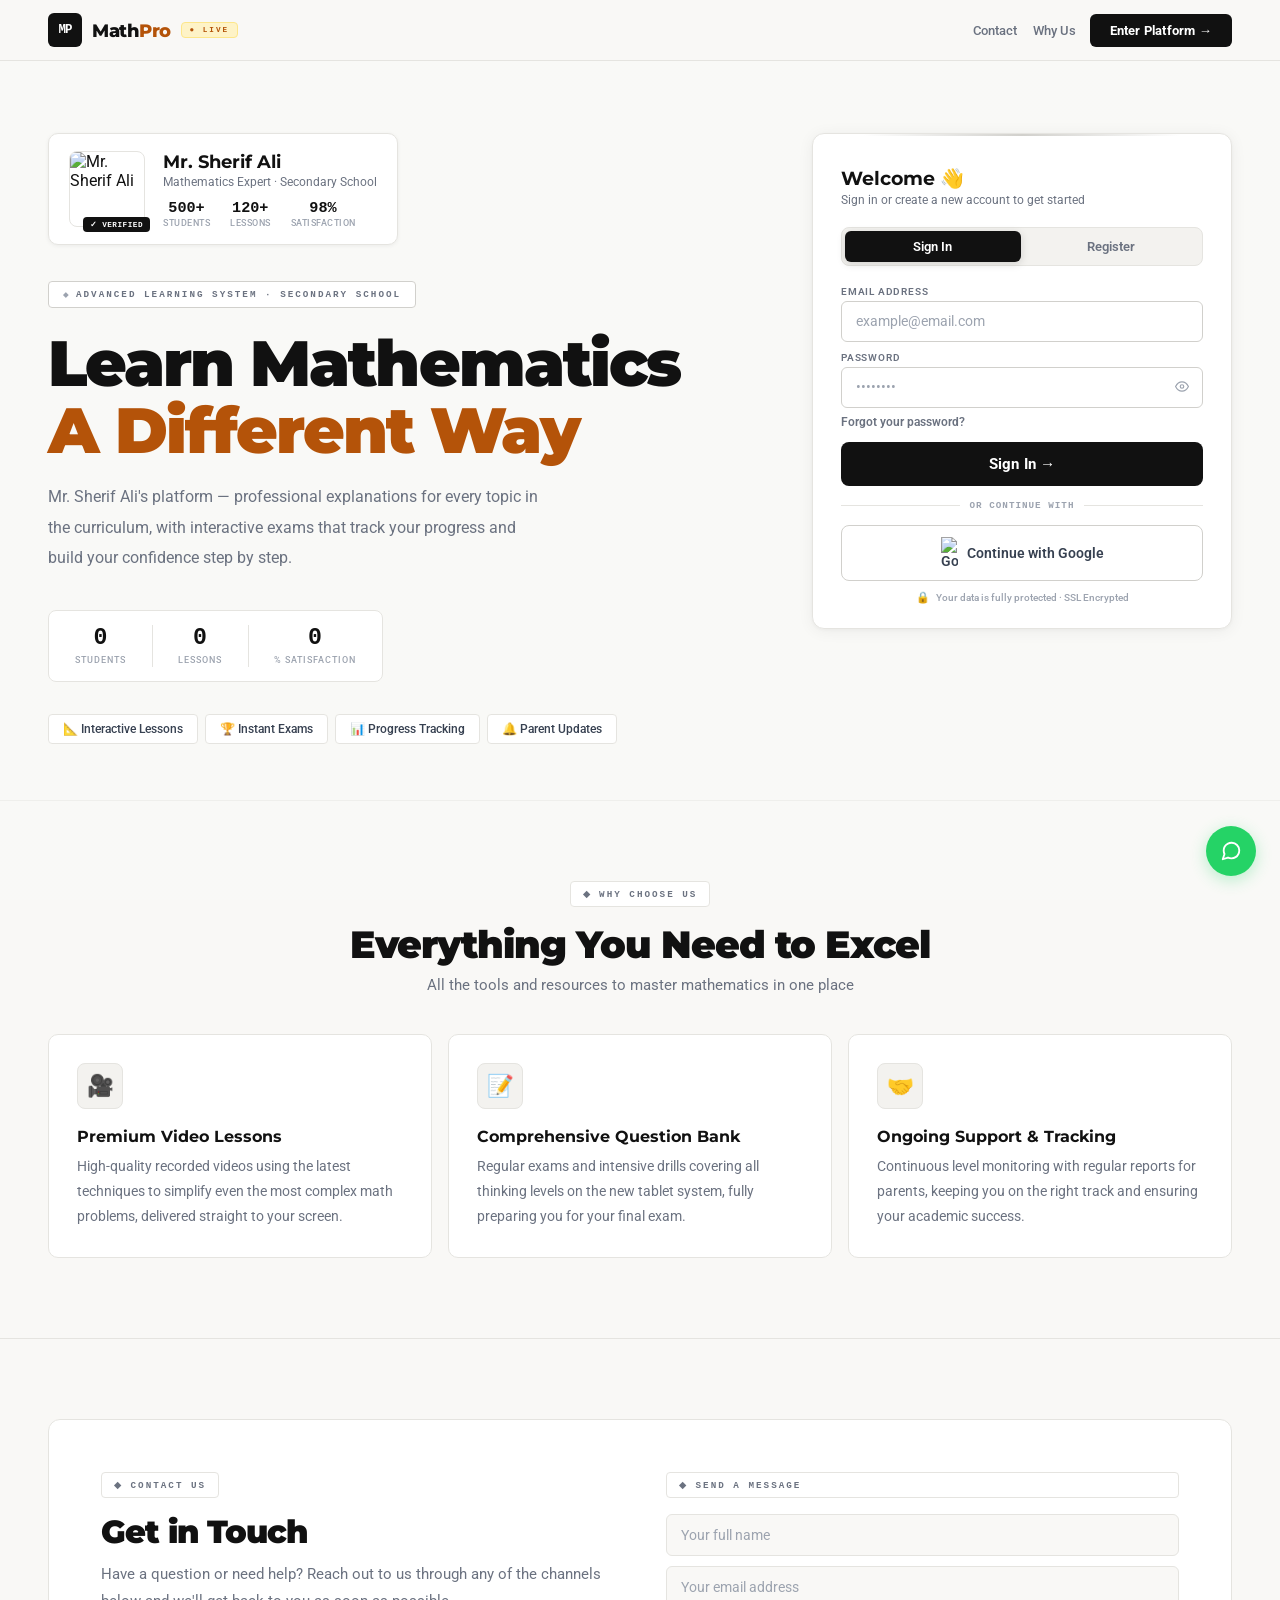
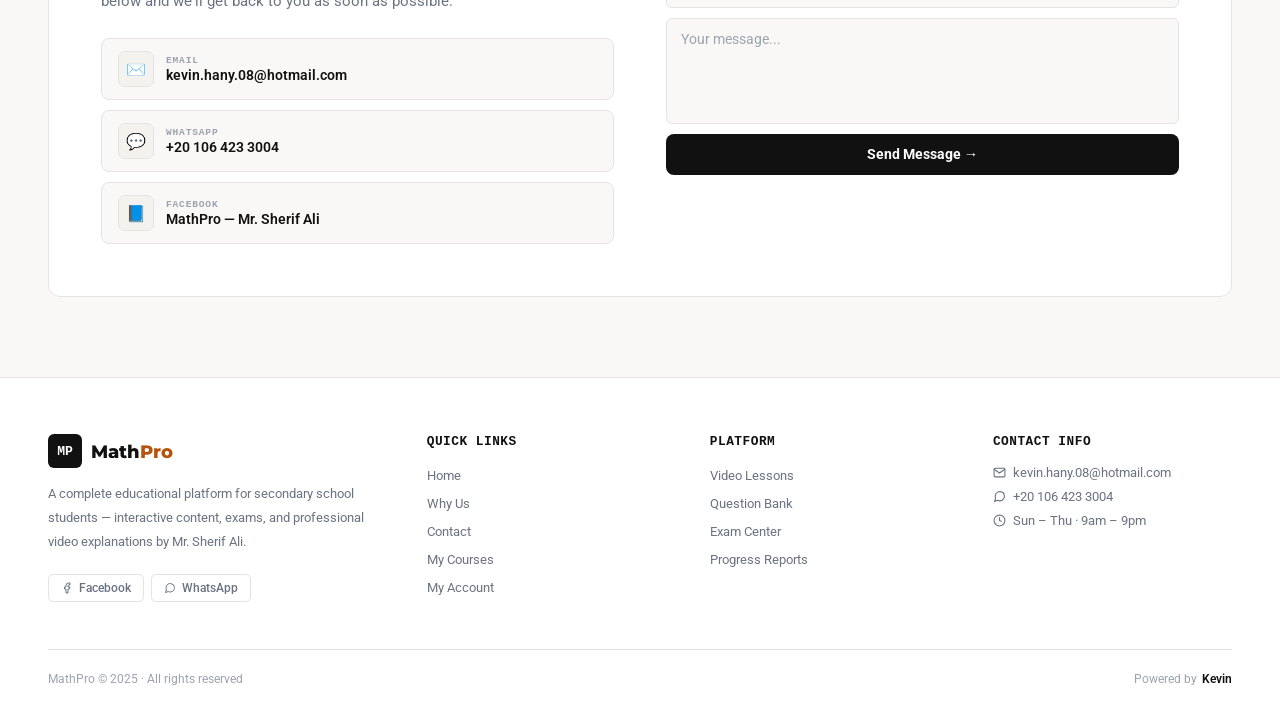
==== commit 7890270d: "Update index.html" ====
--- a/index.html
+++ b/index.html
@@ -4,554 +4,545 @@
 <meta charset="UTF-8">
 <meta name="viewport" content="width=device-width, initial-scale=1.0">
 <title>MathPro | Mr. Sherif Ali</title>
-<meta name="theme-color" content="#0a0f1e">
 <link rel="preconnect" href="https://fonts.googleapis.com">
-<link href="https://fonts.googleapis.com/css2?family=Playfair+Display:ital,wght@0,700;0,900;1,700&family=Plus+Jakarta+Sans:wght@300;400;500;600;700;800&family=JetBrains+Mono:wght@400;600;700&display=swap" rel="stylesheet">
+<link href="https://fonts.googleapis.com/css2?family=Montserrat:wght@300;400;500;600;700;800;900&family=Roboto:wght@300;400;500;700&family=PT+Mono:wght@400;700&display=swap" rel="stylesheet">
 <script src="https://cdn.jsdelivr.net/npm/@supabase/supabase-js@2"></script>
-<link rel="icon" type="image/svg+xml" href="data:image/svg+xml,<svg xmlns='http://www.w3.org/2000/svg' viewBox='0 0 64 64'><rect width='64' height='64' rx='14' fill='%231a56db'/><text x='50%25' y='56%25' dominant-baseline='middle' text-anchor='middle' font-family='Georgia,serif' font-weight='900' font-size='28' fill='white'>MP</text></svg>">
+<link rel="icon" type="image/svg+xml" href="data:image/svg+xml,<svg xmlns='http://www.w3.org/2000/svg' viewBox='0 0 64 64'><rect width='64' height='64' rx='14' fill='%23111111'/><text x='50%25' y='56%25' dominant-baseline='middle' text-anchor='middle' font-family='Georgia,serif' font-weight='900' font-size='28' fill='white'>MP</text></svg>">
 <style>
 *,*::before,*::after{box-sizing:border-box;margin:0;padding:0;}
 html{scroll-behavior:smooth;}
 
 :root{
-  --navy:#0a0f1e;
-  --navy2:#111827;
-  --navy3:#1a2235;
-  --gold:#f5c842;
-  --gold2:#e6b800;
-  --gold3:#ffd95e;
-  --cream:#f9f4e8;
-  --white:#ffffff;
-  --muted:#8899aa;
-  --muted2:#6b7a8d;
-  --border:rgba(245,200,66,.12);
-  --border2:rgba(245,200,66,.22);
-  --surface:rgba(255,255,255,.04);
-  --surface2:rgba(255,255,255,.07);
-  --display:'Playfair Display',Georgia,serif;
-  --sans:'Plus Jakarta Sans',sans-serif;
-  --mono:'JetBrains Mono',monospace;
-  --glow:0 0 40px rgba(245,200,66,.18);
+  --ink:#111111;
+  --ink2:#1f2937;
+  --ink3:#374151;
+  --muted:#6b7280;
+  --muted2:#9ca3af;
+  --surface:#ffffff;
+  --surface2:#f9f8f6;
+  --surface3:#f3f2ef;
+  --border:#e5e4e0;
+  --border2:#d1d0cc;
+  --accent:#111111;
+  --accent2:#374151;
+  --gold:#b45309;
+  --gold-bg:#fef3c7;
+  --gold-border:#fde68a;
+  --display:'Montserrat',sans-serif;
+  --sans:'Roboto',sans-serif;
+  --mono:'PT Mono',monospace;
 }
 
 body{
   font-family:var(--sans);
-  background:var(--navy);
-  color:var(--white);
+  background:var(--surface2);
+  color:var(--ink);
   min-height:100vh;
   overflow-x:hidden;
 }
 
-/* Noise texture overlay */
+/* Paper texture */
 body::before{
   content:'';
   position:fixed;inset:0;z-index:0;
-  opacity:.025;
-  background-image:url("data:image/svg+xml,%3Csvg viewBox='0 0 256 256' xmlns='http://www.w3.org/2000/svg'%3E%3Cfilter id='noise'%3E%3CfeTurbulence type='fractalNoise' baseFrequency='0.9' numOctaves='4' stitchTiles='stitch'/%3E%3C/filter%3E%3Crect width='100%25' height='100%25' filter='url(%23noise)'/%3E%3C/svg%3E");
   pointer-events:none;
-}
-
-/* Gradient orbs */
-.orb{
-  position:fixed;border-radius:50%;filter:blur(90px);pointer-events:none;z-index:0;
-}
-.orb1{width:600px;height:600px;background:radial-gradient(circle,rgba(245,200,66,.07),transparent 70%);top:-200px;right:-100px;}
-.orb2{width:500px;height:500px;background:radial-gradient(circle,rgba(26,86,219,.08),transparent 70%);bottom:-100px;left:-100px;}
-
-/* ── Toast ── */
-#toast-container{position:fixed;top:24px;right:24px;z-index:99999;display:flex;flex-direction:column;gap:10px;pointer-events:none;}
+  background-image:
+    url("data:image/svg+xml,%3Csvg xmlns='http://www.w3.org/2000/svg' width='4' height='4'%3E%3Crect width='4' height='4' fill='%23fafaf8'/%3E%3Ccircle cx='1' cy='1' r='.4' fill='%23e8e6e0' opacity='.5'/%3E%3Ccircle cx='3' cy='3' r='.4' fill='%23e8e6e0' opacity='.5'/%3E%3C/svg%3E");
+  opacity:.5;
+}
+
+/* Toast */
+#toast-container{position:fixed;top:24px;right:24px;z-index:99999;display:flex;flex-direction:column;gap:8px;pointer-events:none;}
 .toast{
-  display:flex;align-items:flex-start;gap:12px;
-  background:var(--navy2);border:1px solid var(--border2);
-  border-radius:14px;padding:14px 18px;
-  min-width:300px;max-width:360px;
-  box-shadow:0 12px 40px rgba(0,0,0,.4);
+  display:flex;align-items:flex-start;gap:10px;
+  background:var(--surface);border:1px solid var(--border2);
+  border-radius:8px;padding:12px 16px;
+  min-width:280px;max-width:340px;
+  box-shadow:0 2px 12px rgba(0,0,0,.08);
   pointer-events:all;
-  animation:toastIn .35s cubic-bezier(.175,.885,.32,1.275) forwards;
-  border-left:3px solid var(--gold);
-}
-.toast.error{border-left-color:#f87171;}
-.toast.info{border-left-color:#60a5fa;}
-.toast.warning{border-left-color:#fb923c;}
-.toast-icon{font-size:18px;flex-shrink:0;margin-top:1px;}
+  animation:toastIn .3s ease forwards;
+  border-left:3px solid var(--ink);
+}
+.toast.error{border-left-color:#dc2626;}
+.toast.info{border-left-color:#2563eb;}
+.toast.warning{border-left-color:#d97706;}
+.toast-icon{font-size:15px;flex-shrink:0;margin-top:1px;}
 .toast-body{flex:1;}
-.toast-title{font-weight:700;font-size:.85rem;color:var(--white);margin-bottom:2px;}
-.toast-msg{font-size:.77rem;color:var(--muted);line-height:1.5;}
-.toast-close{background:none;border:none;color:var(--muted);cursor:pointer;font-size:16px;padding:0;opacity:.6;transition:opacity .2s;align-self:flex-start;}
+.toast-title{font-weight:600;font-size:.82rem;color:var(--ink);margin-bottom:2px;font-family:var(--sans);}
+.toast-msg{font-size:.74rem;color:var(--muted);line-height:1.5;}
+.toast-close{background:none;border:none;color:var(--muted2);cursor:pointer;font-size:15px;padding:0;opacity:.6;transition:opacity .2s;}
 .toast-close:hover{opacity:1;}
 .toast-exit{animation:toastOut .25s ease forwards;}
-@keyframes toastIn{from{opacity:0;transform:translateX(20px)}to{opacity:1;transform:translateX(0)}}
-@keyframes toastOut{from{opacity:1;transform:translateX(0)}to{opacity:0;transform:translateX(20px)}}
-
-/* ── Nav ── */
+@keyframes toastIn{from{opacity:0;transform:translateX(12px)}to{opacity:1;transform:translateX(0)}}
+@keyframes toastOut{from{opacity:1;transform:translateX(0)}to{opacity:0;transform:translateX(12px)}}
+
+/* Nav */
 nav{
   position:sticky;top:0;z-index:100;
-  background:rgba(10,15,30,.85);
+  background:rgba(249,248,246,.94);
   border-bottom:1px solid var(--border);
-  backdrop-filter:blur(24px);
-  -webkit-backdrop-filter:blur(24px);
+  backdrop-filter:blur(12px);
+  -webkit-backdrop-filter:blur(12px);
 }
 .nav-w{
-  max-width:1320px;margin:0 auto;
-  padding:0 48px;height:68px;
+  max-width:1280px;margin:0 auto;
+  padding:0 48px;height:60px;
   display:flex;align-items:center;justify-content:space-between;
   position:relative;z-index:1;
 }
-.logo{display:flex;align-items:center;gap:12px;text-decoration:none;}
+.logo{display:flex;align-items:center;gap:10px;text-decoration:none;}
 .logo-mark{
-  width:40px;height:40px;
-  background:var(--gold);border-radius:10px;
+  width:34px;height:34px;
+  background:var(--ink);border-radius:6px;
   display:flex;align-items:center;justify-content:center;
-  font-family:var(--mono);font-weight:700;font-size:.9rem;
-  color:var(--navy);letter-spacing:-1px;
-}
-.logo-name{font-family:var(--mono);font-size:1.3rem;font-weight:700;color:var(--white);letter-spacing:-1px;}
+  font-family:var(--mono);font-weight:700;font-size:.78rem;
+  color:var(--surface);letter-spacing:-1px;
+}
+.logo-name{font-family:var(--display);font-size:1.15rem;font-weight:800;color:var(--ink);letter-spacing:-0.5px;}
 .logo-name em{color:var(--gold);font-style:normal;}
 .live-badge{
-  font-family:var(--mono);font-size:.5rem;font-weight:700;
+  font-family:var(--mono);font-size:.48rem;font-weight:700;
   letter-spacing:2px;text-transform:uppercase;
-  color:var(--gold);background:rgba(245,200,66,.1);
-  border:1px solid rgba(245,200,66,.25);
-  padding:3px 9px;border-radius:99px;
+  color:var(--gold);background:var(--gold-bg);
+  border:1px solid var(--gold-border);
+  padding:3px 8px;border-radius:4px;
 }
 .live-badge::before{content:'● ';animation:blink 2s infinite;}
 @keyframes blink{0%,100%{opacity:1}50%{opacity:.2}}
 
-.nav-right{display:flex;align-items:center;gap:14px;}
-.nav-link{font-size:.85rem;font-weight:600;color:var(--muted);text-decoration:none;transition:color .2s;padding:6px 2px;}
-.nav-link:hover{color:var(--gold);}
+.nav-right{display:flex;align-items:center;gap:12px;}
+.nav-link{font-size:.84rem;font-weight:500;color:var(--muted);text-decoration:none;transition:color .2s;padding:4px 2px;}
+.nav-link:hover{color:var(--ink);}
 .nav-btn{
-  font-family:var(--sans);font-weight:700;font-size:.85rem;
-  color:var(--navy);background:var(--gold);
-  border:none;padding:10px 22px;border-radius:9px;
-  cursor:pointer;transition:all .2s;letter-spacing:.3px;
-}
-.nav-btn:hover{background:var(--gold3);transform:translateY(-1px);box-shadow:0 8px 20px rgba(245,200,66,.3);}
-
-/* ── Hero Section ── */
+  font-family:var(--sans);font-weight:700;font-size:.82rem;
+  color:var(--surface);background:var(--ink);
+  border:none;padding:9px 20px;border-radius:6px;
+  cursor:pointer;transition:all .2s;letter-spacing:.2px;
+}
+.nav-btn:hover{background:var(--ink2);transform:translateY(-1px);box-shadow:0 4px 12px rgba(17,17,17,.15);}
+
+/* Hero */
 .hero-section{
-  max-width:1320px;margin:0 auto;
-  padding:80px 48px 60px;
-  display:grid;grid-template-columns:1fr 460px;
-  gap:64px;align-items:start;
+  max-width:1280px;margin:0 auto;
+  padding:72px 48px 56px;
+  display:grid;grid-template-columns:1fr 420px;
+  gap:60px;align-items:start;
   position:relative;z-index:1;
 }
-@media(max-width:980px){
-  .hero-section{grid-template-columns:1fr;padding:48px 24px 40px;}
-  .card-col{order:-1;}
-}
-
-/* ── Teacher Card ── */
+
+/* Teacher Card */
 .teacher-card{
-  display:inline-flex;align-items:center;gap:20px;
-  background:var(--surface2);
-  border:1px solid var(--border2);
-  border-radius:20px;padding:18px 24px;
-  margin-bottom:40px;
-  box-shadow:0 8px 32px rgba(0,0,0,.3);
-  opacity:0;animation:riseUp .7s .1s forwards;
+  display:inline-flex;align-items:center;gap:18px;
+  background:var(--surface);
+  border:1px solid var(--border);
+  border-radius:10px;padding:16px 20px;
+  margin-bottom:36px;
+  box-shadow:0 1px 4px rgba(0,0,0,.06);
+  opacity:0;animation:riseUp .6s .1s forwards;
 }
 .teacher-avatar-wrap{position:relative;flex-shrink:0;}
 .teacher-avatar-wrap img{
-  width:88px;height:88px;border-radius:16px;
-  object-fit:cover;border:2px solid rgba(245,200,66,.3);display:block;
+  width:76px;height:76px;border-radius:8px;
+  object-fit:cover;border:1px solid var(--border);display:block;
 }
 .teacher-badge{
-  position:absolute;bottom:-6px;right:-6px;
-  background:var(--gold);color:var(--navy);
-  font-size:.55rem;font-weight:800;
-  padding:3px 8px;border-radius:7px;letter-spacing:.5px;
-  border:2px solid var(--navy);
-}
-.teacher-info h2{font-size:1.3rem;font-weight:800;color:var(--white);margin-bottom:2px;font-family:var(--sans);}
-.teacher-info p{font-size:.78rem;color:var(--muted);margin-bottom:12px;}
-.teacher-stats{display:flex;gap:18px;}
+  position:absolute;bottom:-5px;right:-5px;
+  background:var(--ink);color:var(--surface);
+  font-size:.48rem;font-weight:700;
+  padding:3px 7px;border-radius:4px;letter-spacing:.5px;
+  font-family:var(--mono);
+}
+.teacher-info h2{font-size:1.15rem;font-weight:700;color:var(--ink);margin-bottom:2px;font-family:var(--display);}
+.teacher-info p{font-size:.75rem;color:var(--muted);margin-bottom:10px;}
+.teacher-stats{display:flex;gap:20px;}
 .tst{text-align:center;}
-.tst-n{font-family:var(--mono);font-size:1rem;font-weight:700;color:var(--gold);}
-.tst-l{font-size:.6rem;color:var(--muted);font-weight:600;letter-spacing:.5px;text-transform:uppercase;}
-
-/* ── Hero Text ── */
+.tst-n{font-family:var(--mono);font-size:.95rem;font-weight:700;color:var(--ink);}
+.tst-l{font-size:.58rem;color:var(--muted2);font-weight:500;letter-spacing:.5px;text-transform:uppercase;}
+
+/* Hero text */
 .eyebrow-pill{
-  display:inline-flex;align-items:center;gap:8px;
-  font-family:var(--mono);font-size:.62rem;font-weight:700;
-  letter-spacing:2.5px;text-transform:uppercase;
-  color:var(--gold);
-  background:rgba(245,200,66,.08);border:1px solid rgba(245,200,66,.2);
-  padding:8px 16px;border-radius:99px;
-  margin-bottom:24px;
-  opacity:0;animation:riseUp .7s .2s forwards;
-}
-.eyebrow-pill::before{content:'◆';font-size:8px;}
+  display:inline-flex;align-items:center;gap:6px;
+  font-family:var(--mono);font-size:.58rem;font-weight:700;
+  letter-spacing:2px;text-transform:uppercase;
+  color:var(--muted);
+  background:var(--surface);border:1px solid var(--border2);
+  padding:7px 14px;border-radius:4px;
+  margin-bottom:22px;
+  opacity:0;animation:riseUp .6s .15s forwards;
+}
+.eyebrow-pill::before{content:'◆';font-size:7px;color:var(--muted2);}
 
 .hero-h1{
   font-family:var(--display);
-  font-size:clamp(3rem,5.5vw,5rem);
+  font-size:clamp(2.6rem,5vw,4.5rem);
   font-weight:900;line-height:1.05;
-  letter-spacing:-1.5px;
-  margin-bottom:22px;
-  opacity:0;animation:riseUp .7s .3s forwards;
+  letter-spacing:-2px;
+  color:var(--ink);
+  margin-bottom:18px;
+  opacity:0;animation:riseUp .6s .22s forwards;
 }
 .hero-h1 .line2{
   display:block;
-  background:linear-gradient(135deg,var(--gold),var(--gold3),#ffa500);
-  -webkit-background-clip:text;-webkit-text-fill-color:transparent;
-  background-clip:text;
+  color:var(--gold);
 }
 
 .hero-p{
-  font-size:1.05rem;line-height:1.9;color:rgba(255,255,255,.65);
-  font-weight:400;max-width:520px;margin-bottom:40px;
-  opacity:0;animation:riseUp .7s .4s forwards;
-}
-
-/* ── Stats Strip ── */
+  font-size:1rem;line-height:1.9;color:var(--muted);
+  font-weight:400;max-width:500px;margin-bottom:36px;
+  opacity:0;animation:riseUp .6s .3s forwards;
+}
+
+/* Stats Strip */
 .stats-strip{
   display:inline-flex;
   background:var(--surface);border:1px solid var(--border);
-  border-radius:16px;overflow:hidden;margin-bottom:36px;
-  opacity:0;animation:riseUp .7s .5s forwards;
-}
-.sitem{padding:18px 28px;text-align:center;position:relative;}
-.sitem+.sitem::before{content:'';position:absolute;left:0;top:18%;bottom:18%;width:1px;background:var(--border);}
-.snum{font-family:var(--mono);font-size:1.55rem;font-weight:700;color:var(--gold);line-height:1;margin-bottom:5px;}
-.slbl{font-size:.6rem;color:var(--muted);font-weight:700;letter-spacing:1px;text-transform:uppercase;}
-
-/* ── Feature Chips ── */
-.chips{display:flex;flex-wrap:wrap;gap:8px;opacity:0;animation:riseUp .7s .6s forwards;}
+  border-radius:8px;overflow:hidden;margin-bottom:32px;
+  opacity:0;animation:riseUp .6s .38s forwards;
+}
+.sitem{padding:16px 26px;text-align:center;position:relative;}
+.sitem+.sitem::before{content:'';position:absolute;left:0;top:20%;bottom:20%;width:1px;background:var(--border);}
+.snum{font-family:var(--mono);font-size:1.45rem;font-weight:700;color:var(--ink);line-height:1;margin-bottom:4px;}
+.slbl{font-size:.58rem;color:var(--muted2);font-weight:500;letter-spacing:1px;text-transform:uppercase;}
+
+/* Chips */
+.chips{display:flex;flex-wrap:wrap;gap:7px;opacity:0;animation:riseUp .6s .45s forwards;}
 .chip{
-  display:flex;align-items:center;gap:7px;
-  font-size:.78rem;font-weight:700;color:rgba(255,255,255,.8);
-  background:var(--surface2);border:1px solid var(--border);
-  padding:8px 16px;border-radius:99px;transition:all .2s;cursor:default;
-}
-.chip:hover{border-color:rgba(245,200,66,.4);color:var(--gold);background:rgba(245,200,66,.06);}
-
-/* ── Auth Card ── */
-.card-col{opacity:0;animation:riseUp .7s .2s forwards;}
+  display:flex;align-items:center;gap:6px;
+  font-size:.76rem;font-weight:500;color:var(--ink3);
+  background:var(--surface);border:1px solid var(--border);
+  padding:7px 14px;border-radius:4px;transition:all .2s;cursor:default;
+  font-family:var(--sans);
+}
+.chip:hover{border-color:var(--border2);color:var(--ink);}
+
+/* Auth Card */
+.card-col{opacity:0;animation:riseUp .6s .15s forwards;}
 .auth-card{
-  background:var(--navy2);
-  border:1px solid var(--border2);
-  border-radius:26px;
-  padding:36px 32px 28px;
-  box-shadow:0 32px 80px rgba(0,0,0,.5),0 0 0 1px rgba(255,255,255,.03);
-  position:relative;overflow:hidden;
+  background:var(--surface);
+  border:1px solid var(--border);
+  border-radius:12px;
+  padding:32px 28px 24px;
+  box-shadow:0 2px 16px rgba(0,0,0,.06),0 1px 4px rgba(0,0,0,.04);
+  position:relative;
 }
 .auth-card::before{
-  content:'';position:absolute;top:0;left:15%;right:15%;height:2px;
-  background:linear-gradient(90deg,transparent,var(--gold),transparent);
+  content:'';position:absolute;top:0;left:12%;right:12%;height:1.5px;
+  background:linear-gradient(90deg,transparent,var(--border2),transparent);
   border-radius:0 0 2px 2px;
 }
-.auth-card-glow{
-  position:absolute;top:-60px;left:50%;transform:translateX(-50%);
-  width:200px;height:200px;
-  background:radial-gradient(circle,rgba(245,200,66,.08),transparent 70%);
-  pointer-events:none;
-}
-
-.card-head{margin-bottom:22px;}
-.card-title{font-size:1.35rem;font-weight:800;color:var(--white);}
-.card-sub{font-size:.78rem;color:var(--muted);margin-top:4px;}
+
+.card-head{margin-bottom:20px;}
+.card-title{font-size:1.2rem;font-weight:700;color:var(--ink);font-family:var(--display);}
+.card-sub{font-size:.75rem;color:var(--muted);margin-top:3px;}
 
 /* Tabs */
-.tabs{display:flex;gap:4px;background:rgba(255,255,255,.04);border:1px solid var(--border);border-radius:12px;padding:4px;margin-bottom:22px;}
+.tabs{display:flex;gap:3px;background:var(--surface3);border:1px solid var(--border);border-radius:8px;padding:3px;margin-bottom:20px;}
 .tab{
-  flex:1;padding:9px;background:none;border:none;
-  border-radius:9px;font-family:var(--sans);
-  font-weight:700;font-size:.87rem;cursor:pointer;
-  color:var(--muted);transition:all .2s;
-}
-.tab.on{background:var(--gold);color:var(--navy);box-shadow:0 4px 14px rgba(245,200,66,.3);}
+  flex:1;padding:8px;background:none;border:none;
+  border-radius:6px;font-family:var(--sans);
+  font-weight:600;font-size:.84rem;cursor:pointer;
+  color:var(--muted);transition:all .18s;
+}
+.tab.on{background:var(--ink);color:var(--surface);box-shadow:0 2px 8px rgba(17,17,17,.15);}
 
 /* Form */
-.fields{display:flex;flex-direction:column;gap:12px;}
-.fw{display:flex;flex-direction:column;gap:5px;}
-.flbl{font-size:.65rem;font-weight:700;color:rgba(255,255,255,.5);letter-spacing:1px;text-transform:uppercase;}
-.f2col{display:grid;grid-template-columns:1fr 1fr;gap:10px;}
+.fields{display:flex;flex-direction:column;gap:10px;}
+.fw{display:flex;flex-direction:column;gap:4px;}
+.flbl{font-size:.63rem;font-weight:600;color:var(--muted);letter-spacing:.8px;text-transform:uppercase;font-family:var(--sans);}
+.f2col{display:grid;grid-template-columns:1fr 1fr;gap:8px;}
 
 input.inp,select.inp{
   width:100%;
-  background:rgba(255,255,255,.05) !important;
-  border:1.5px solid rgba(255,255,255,.1) !important;
-  color:var(--white) !important;
-  padding:13px 16px;border-radius:11px;
-  font-family:var(--sans);font-size:.92rem;font-weight:500;
-  outline:none !important;transition:all .2s;
+  background:var(--surface) !important;
+  border:1px solid var(--border2) !important;
+  color:var(--ink) !important;
+  padding:11px 14px;border-radius:6px;
+  font-family:var(--sans);font-size:.9rem;font-weight:400;
+  outline:none !important;transition:all .18s;
   -webkit-appearance:none;
 }
 input.inp:focus,select.inp:focus{
-  border-color:rgba(245,200,66,.5) !important;
-  box-shadow:0 0 0 3px rgba(245,200,66,.08);
-  background:rgba(255,255,255,.07) !important;
-}
-input.inp::placeholder{color:rgba(255,255,255,.2);}
-select.inp{color:rgba(255,255,255,.2) !important;}
-select.inp.filled{color:var(--white) !important;}
-select.inp option{background:var(--navy2);color:var(--white);}
+  border-color:var(--ink) !important;
+  box-shadow:0 0 0 3px rgba(17,17,17,.06);
+}
+input.inp::placeholder{color:var(--muted2);}
+select.inp{color:var(--muted2) !important;}
+select.inp.filled{color:var(--ink) !important;}
+select.inp option{background:var(--surface);color:var(--ink);}
 
 .pass-row{position:relative;}
 .eye-btn{
-  position:absolute;right:14px;top:50%;transform:translateY(-50%);
-  background:none;border:none;color:var(--muted);cursor:pointer;
+  position:absolute;right:12px;top:50%;transform:translateY(-50%);
+  background:none;border:none;color:var(--muted2);cursor:pointer;
   transition:color .2s;padding:2px;
 }
-.eye-btn:hover{color:var(--gold);}
-
-.forgot{margin:4px 0 8px;}
+.eye-btn:hover{color:var(--ink);}
+
+.forgot{margin:3px 0 6px;}
 .forgot button{
-  font-family:var(--sans);font-size:.78rem;font-weight:700;
-  color:var(--gold);background:none;border:none;
-  cursor:pointer;transition:opacity .2s;padding:0;
-  opacity:.8;
-}
-.forgot button:hover{opacity:1;}
+  font-family:var(--sans);font-size:.76rem;font-weight:600;
+  color:var(--muted);background:none;border:none;
+  cursor:pointer;transition:color .2s;padding:0;
+}
+.forgot button:hover{color:var(--ink);}
 
 .cta-btn{
-  width:100%;background:var(--gold);
-  color:var(--navy);border:none;padding:15px;border-radius:12px;
-  font-family:var(--sans);font-size:1rem;font-weight:800;
-  cursor:pointer;transition:all .25s;
-  box-shadow:0 8px 24px rgba(245,200,66,.25);
-  margin-top:8px;letter-spacing:.3px;
-}
-.cta-btn:hover{background:var(--gold3);transform:translateY(-1px);box-shadow:0 12px 32px rgba(245,200,66,.35);}
+  width:100%;background:var(--ink);
+  color:var(--surface);border:none;padding:13px;border-radius:8px;
+  font-family:var(--sans);font-size:.95rem;font-weight:700;
+  cursor:pointer;transition:all .2s;
+  margin-top:6px;letter-spacing:.2px;
+}
+.cta-btn:hover{background:var(--ink2);transform:translateY(-1px);box-shadow:0 6px 18px rgba(17,17,17,.15);}
 .cta-btn:active{transform:translateY(0);}
 
-.or-line{display:flex;align-items:center;gap:12px;margin:16px 0;}
+.or-line{display:flex;align-items:center;gap:10px;margin:14px 0;}
 .or-bar{flex:1;height:1px;background:var(--border);}
-.or-txt{font-family:var(--mono);font-size:.6rem;font-weight:700;letter-spacing:1px;color:var(--muted);}
+.or-txt{font-family:var(--mono);font-size:.58rem;font-weight:700;letter-spacing:1px;color:var(--muted2);}
 
 .g-btn{
-  width:100%;display:flex;align-items:center;justify-content:center;gap:10px;
-  background:rgba(255,255,255,.06);border:1.5px solid rgba(255,255,255,.1);
-  padding:13px;border-radius:12px;
-  font-family:var(--sans);font-weight:700;font-size:.9rem;
-  color:var(--white);cursor:pointer;transition:all .2s;
-}
-.g-btn:hover{border-color:rgba(255,255,255,.2);background:rgba(255,255,255,.09);transform:translateY(-1px);}
-.g-btn img{width:18px;}
-
-.trust{display:flex;align-items:center;justify-content:center;gap:6px;margin-top:12px;}
-.trust-txt{font-size:.68rem;color:var(--muted);font-weight:600;}
-
-/* ── Features Section ── */
+  width:100%;display:flex;align-items:center;justify-content:center;gap:9px;
+  background:var(--surface);border:1px solid var(--border2);
+  padding:11px;border-radius:8px;
+  font-family:var(--sans);font-weight:600;font-size:.88rem;
+  color:var(--ink3);cursor:pointer;transition:all .18s;
+}
+.g-btn:hover{border-color:var(--border2);background:var(--surface3);transform:translateY(-1px);}
+.g-btn img{width:17px;}
+
+.trust{display:flex;align-items:center;justify-content:center;gap:6px;margin-top:10px;}
+.trust-txt{font-size:.65rem;color:var(--muted2);font-weight:500;}
+
+/* Features */
 .features-section{
-  max-width:1320px;margin:0 auto 100px;
+  max-width:1280px;margin:0 auto 80px;
   padding:0 48px;position:relative;z-index:1;
 }
-.section-head{text-align:center;margin-bottom:48px;}
+.section-head{text-align:center;margin-bottom:40px;}
 .section-label{
-  display:inline-flex;align-items:center;gap:7px;
-  font-family:var(--mono);font-size:.6rem;font-weight:700;
-  letter-spacing:2.5px;text-transform:uppercase;
-  color:var(--gold);background:rgba(245,200,66,.07);
-  border:1px solid rgba(245,200,66,.18);
-  padding:7px 14px;border-radius:99px;margin-bottom:16px;
+  display:inline-flex;align-items:center;gap:6px;
+  font-family:var(--mono);font-size:.58rem;font-weight:700;
+  letter-spacing:2px;text-transform:uppercase;
+  color:var(--muted);background:var(--surface);
+  border:1px solid var(--border);
+  padding:6px 12px;border-radius:4px;margin-bottom:14px;
 }
 .section-head h2{
-  font-family:var(--display);font-size:2.6rem;font-weight:900;
-  color:var(--white);margin-bottom:10px;letter-spacing:-1px;
-}
-.section-head p{color:var(--muted);font-size:.95rem;font-weight:400;}
-
-.features-grid{display:grid;grid-template-columns:repeat(3,1fr);gap:20px;}
-@media(max-width:900px){.features-grid{grid-template-columns:1fr;}}
-
+  font-family:var(--display);font-size:2.4rem;font-weight:900;
+  color:var(--ink);margin-bottom:8px;letter-spacing:-1px;
+}
+.section-head p{color:var(--muted);font-size:.92rem;font-weight:400;}
+
+.features-grid{display:grid;grid-template-columns:repeat(3,1fr);gap:16px;}
 .feat-card{
-  background:var(--navy2);border:1px solid var(--border);
-  border-radius:22px;padding:32px;
-  transition:transform .3s,box-shadow .3s,border-color .3s;
-  position:relative;overflow:hidden;
-}
-.feat-card::before{
-  content:'';position:absolute;top:0;left:0;right:0;height:1px;
-  background:linear-gradient(90deg,transparent,rgba(245,200,66,.15),transparent);
+  background:var(--surface);border:1px solid var(--border);
+  border-radius:10px;padding:28px;
+  transition:transform .25s,box-shadow .25s,border-color .25s;
 }
 .feat-card:hover{
-  transform:translateY(-6px);
-  box-shadow:0 24px 60px rgba(0,0,0,.4),var(--glow);
-  border-color:rgba(245,200,66,.25);
+  transform:translateY(-4px);
+  box-shadow:0 8px 32px rgba(0,0,0,.08);
+  border-color:var(--border2);
 }
 .feat-icon-box{
-  width:54px;height:54px;border-radius:14px;
-  background:rgba(245,200,66,.08);border:1px solid rgba(245,200,66,.18);
+  width:46px;height:46px;border-radius:8px;
+  background:var(--surface3);border:1px solid var(--border);
   display:flex;align-items:center;justify-content:center;
-  font-size:1.5rem;margin-bottom:20px;
-}
-.feat-card h3{font-size:1.1rem;font-weight:800;color:var(--white);margin-bottom:10px;}
-.feat-card p{font-size:.9rem;color:rgba(255,255,255,.5);line-height:1.8;}
-
-/* ── Contact Section ── */
+  font-size:1.35rem;margin-bottom:18px;
+}
+.feat-card h3{font-size:1rem;font-weight:700;color:var(--ink);margin-bottom:8px;font-family:var(--display);}
+.feat-card p{font-size:.875rem;color:var(--muted);line-height:1.8;}
+
+/* Divider rule */
+.section-rule{
+  max-width:1280px;margin:0 auto 80px;
+  padding:0 48px;
+  border:none;border-top:1px solid var(--border);
+}
+
+/* Contact */
 .contact-section{
-  max-width:1320px;margin:0 auto 100px;
+  max-width:1280px;margin:0 auto 80px;
   padding:0 48px;position:relative;z-index:1;
 }
 .contact-inner{
-  background:var(--navy2);border:1px solid var(--border2);
-  border-radius:28px;padding:60px;
-  display:grid;grid-template-columns:1fr 1fr;gap:60px;align-items:center;
-  position:relative;overflow:hidden;
-}
-.contact-inner::before{
-  content:'';position:absolute;top:0;left:15%;right:15%;height:2px;
-  background:linear-gradient(90deg,transparent,var(--gold),transparent);
-}
-.contact-glow{
-  position:absolute;top:50%;left:50%;transform:translate(-50%,-50%);
-  width:400px;height:400px;
-  background:radial-gradient(circle,rgba(245,200,66,.04),transparent 70%);
-  pointer-events:none;
-}
-@media(max-width:800px){
-  .contact-inner{grid-template-columns:1fr;padding:36px 28px;gap:36px;}
-}
-.contact-left h2{font-family:var(--display);font-size:2.2rem;font-weight:900;color:var(--white);margin-bottom:14px;letter-spacing:-1px;}
-.contact-left p{color:rgba(255,255,255,.5);font-size:.95rem;line-height:1.8;margin-bottom:28px;}
-.contact-links{display:flex;flex-direction:column;gap:14px;}
+  background:var(--surface);border:1px solid var(--border);
+  border-radius:12px;padding:52px;
+  display:grid;grid-template-columns:1fr 1fr;gap:52px;align-items:start;
+}
+.contact-left h2{font-family:var(--display);font-size:2rem;font-weight:900;color:var(--ink);margin-bottom:10px;letter-spacing:-1px;}
+.contact-left p{color:var(--muted);font-size:.92rem;line-height:1.8;margin-bottom:24px;}
+.contact-links{display:flex;flex-direction:column;gap:10px;}
 .contact-link{
-  display:flex;align-items:center;gap:14px;
-  background:rgba(255,255,255,.04);border:1px solid var(--border);
-  padding:14px 18px;border-radius:14px;text-decoration:none;
-  transition:all .25s;
-}
-.contact-link:hover{border-color:rgba(245,200,66,.3);background:rgba(245,200,66,.04);transform:translateX(4px);}
-.cl-icon{width:40px;height:40px;border-radius:11px;background:rgba(245,200,66,.1);display:flex;align-items:center;justify-content:center;font-size:1.1rem;flex-shrink:0;}
-.cl-label{font-size:.65rem;font-weight:700;color:var(--muted);letter-spacing:1px;text-transform:uppercase;margin-bottom:2px;}
-.cl-val{font-size:.9rem;font-weight:700;color:var(--white);}
-
-.contact-form-side{display:flex;flex-direction:column;gap:14px;}
+  display:flex;align-items:center;gap:12px;
+  background:var(--surface2);border:1px solid var(--border);
+  padding:12px 16px;border-radius:8px;text-decoration:none;
+  transition:all .2s;
+}
+.contact-link:hover{border-color:var(--border2);background:var(--surface3);transform:translateX(3px);}
+.cl-icon{width:36px;height:36px;border-radius:7px;background:var(--surface3);border:1px solid var(--border);display:flex;align-items:center;justify-content:center;font-size:1rem;flex-shrink:0;}
+.cl-label{font-size:.6rem;font-weight:700;color:var(--muted2);letter-spacing:.8px;text-transform:uppercase;margin-bottom:1px;font-family:var(--mono);}
+.cl-val{font-size:.86rem;font-weight:600;color:var(--ink);}
+
+.contact-form-side{display:flex;flex-direction:column;gap:10px;}
 .contact-form-side input,
 .contact-form-side textarea{
   width:100%;
-  background:rgba(255,255,255,.05);
-  border:1.5px solid rgba(255,255,255,.08);
-  color:var(--white);padding:14px 16px;border-radius:12px;
-  font-family:var(--sans);font-size:.9rem;
-  outline:none;transition:all .2s;resize:none;
+  background:var(--surface2);border:1px solid var(--border);
+  color:var(--ink);padding:12px 14px;border-radius:6px;
+  font-family:var(--sans);font-size:.88rem;
+  outline:none;transition:all .18s;resize:none;
 }
 .contact-form-side input:focus,
 .contact-form-side textarea:focus{
-  border-color:rgba(245,200,66,.4);
-  box-shadow:0 0 0 3px rgba(245,200,66,.07);
+  border-color:var(--ink);
+  box-shadow:0 0 0 3px rgba(17,17,17,.05);
+  background:var(--surface);
 }
 .contact-form-side input::placeholder,
-.contact-form-side textarea::placeholder{color:rgba(255,255,255,.2);}
+.contact-form-side textarea::placeholder{color:var(--muted2);}
 .contact-send-btn{
-  background:var(--gold);color:var(--navy);
-  border:none;padding:14px;border-radius:12px;
-  font-family:var(--sans);font-size:.95rem;font-weight:800;
-  cursor:pointer;transition:all .2s;
-}
-.contact-send-btn:hover{background:var(--gold3);transform:translateY(-1px);box-shadow:0 8px 20px rgba(245,200,66,.3);}
-
-/* ── Popups ── */
+  background:var(--ink);color:var(--surface);
+  border:none;padding:12px;border-radius:8px;
+  font-family:var(--sans);font-size:.9rem;font-weight:700;
+  cursor:pointer;transition:all .18s;
+}
+.contact-send-btn:hover{background:var(--ink2);transform:translateY(-1px);box-shadow:0 6px 16px rgba(0,0,0,.12);}
+
+/* Popups */
 .popup-overlay{
   position:fixed;inset:0;z-index:9990;
-  background:rgba(5,10,20,.8);backdrop-filter:blur(12px);
+  background:rgba(17,17,17,.5);backdrop-filter:blur(6px);
   display:flex;align-items:center;justify-content:center;
-  padding:20px;opacity:0;pointer-events:none;transition:opacity .3s;
+  padding:20px;opacity:0;pointer-events:none;transition:opacity .25s;
 }
 .popup-overlay.show{opacity:1;pointer-events:all;}
 .popup-card{
-  background:var(--navy2);border:1px solid var(--border2);
-  border-radius:26px;padding:40px 34px;
-  width:100%;max-width:450px;text-align:center;
-  transform:translateY(16px) scale(.97);
-  transition:transform .35s cubic-bezier(.175,.885,.32,1.275);
-  box-shadow:0 40px 80px rgba(0,0,0,.6);
-  position:relative;overflow:hidden;max-height:90vh;overflow-y:auto;
+  background:var(--surface);border:1px solid var(--border);
+  border-radius:12px;padding:36px 30px;
+  width:100%;max-width:420px;text-align:center;
+  transform:translateY(10px) scale(.98);
+  transition:transform .28s cubic-bezier(.175,.885,.32,1.275);
+  box-shadow:0 24px 64px rgba(0,0,0,.12);
+  position:relative;max-height:90vh;overflow-y:auto;
 }
 .popup-overlay.show .popup-card{transform:translateY(0) scale(1);}
-.popup-card::before{content:'';position:absolute;top:0;left:15%;right:15%;height:2px;background:linear-gradient(90deg,transparent,var(--gold),transparent);}
-.popup-icon{width:64px;height:64px;border-radius:18px;background:rgba(245,200,66,.1);border:1px solid rgba(245,200,66,.2);display:inline-flex;align-items:center;justify-content:center;font-size:1.8rem;margin-bottom:16px;}
-.popup-title{font-size:1.3rem;font-weight:800;color:var(--white);margin-bottom:8px;}
-.popup-sub{font-size:.85rem;color:var(--muted);margin-bottom:26px;line-height:1.7;}
-.popup-input-wrap{margin-bottom:20px;text-align:left;}
-.popup-input-wrap .flbl{display:block;margin-bottom:6px;}
-.popup-cancel-btn{background:transparent;border:none;color:var(--muted);font-family:var(--sans);font-size:.87rem;font-weight:700;cursor:pointer;margin-top:12px;transition:color .2s;padding:8px;display:block;width:100%;}
-.popup-cancel-btn:hover{color:#f87171;}
-
-/* ── Footer ── */
+.popup-icon{width:56px;height:56px;border-radius:10px;background:var(--surface3);border:1px solid var(--border);display:inline-flex;align-items:center;justify-content:center;font-size:1.6rem;margin-bottom:14px;}
+.popup-title{font-size:1.2rem;font-weight:700;color:var(--ink);margin-bottom:6px;font-family:var(--display);}
+.popup-sub{font-size:.82rem;color:var(--muted);margin-bottom:22px;line-height:1.7;}
+.popup-input-wrap{margin-bottom:18px;text-align:left;}
+.popup-input-wrap .flbl{display:block;margin-bottom:5px;}
+.popup-cancel-btn{background:transparent;border:none;color:var(--muted2);font-family:var(--sans);font-size:.84rem;font-weight:600;cursor:pointer;margin-top:10px;transition:color .2s;padding:8px;display:block;width:100%;}
+.popup-cancel-btn:hover{color:#dc2626;}
+
+/* Footer */
 footer{
-  background:var(--navy2);border-top:1px solid var(--border);
-  padding:64px 48px 28px;
+  background:var(--surface);border-top:1px solid var(--border);
+  padding:56px 48px 24px;
   position:relative;z-index:1;
 }
 .footer-grid{
-  max-width:1320px;margin:0 auto;
-  display:grid;grid-template-columns:1.4fr 1fr 1fr 1fr;gap:48px;
-  margin-bottom:48px;
-}
-@media(max-width:900px){.footer-grid{grid-template-columns:1fr 1fr;gap:32px;}}
-@media(max-width:580px){.footer-grid{grid-template-columns:1fr;}}
-
-.footer-brand-col{}
-.footer-logo-row{display:flex;align-items:center;gap:10px;margin-bottom:16px;}
+  max-width:1280px;margin:0 auto;
+  display:grid;grid-template-columns:1.4fr 1fr 1fr 1fr;gap:44px;
+  margin-bottom:44px;
+}
+.footer-logo-row{display:flex;align-items:center;gap:9px;margin-bottom:14px;}
 .footer-logo-box{
-  width:38px;height:38px;background:var(--gold);border-radius:9px;
+  width:34px;height:34px;background:var(--ink);border-radius:6px;
   display:flex;align-items:center;justify-content:center;
-  font-family:var(--mono);font-weight:800;font-size:.88rem;color:var(--navy);
-}
-.footer-brand-name{font-family:var(--mono);font-size:1.3rem;font-weight:700;color:var(--white);}
+  font-family:var(--mono);font-weight:700;font-size:.82rem;color:var(--surface);
+}
+.footer-brand-name{font-family:var(--display);font-size:1.15rem;font-weight:800;color:var(--ink);}
 .footer-brand-name em{color:var(--gold);font-style:normal;}
-.footer-desc{font-size:.85rem;color:var(--muted);line-height:1.8;margin-bottom:22px;}
-.footer-socials{display:flex;gap:8px;flex-wrap:wrap;}
+.footer-desc{font-size:.83rem;color:var(--muted);line-height:1.8;margin-bottom:20px;}
+.footer-socials{display:flex;gap:7px;flex-wrap:wrap;}
 .social-pill{
   display:flex;align-items:center;gap:6px;
-  padding:7px 14px;border:1px solid var(--border);
-  border-radius:9px;color:rgba(255,255,255,.7);
-  font-size:.78rem;font-family:var(--sans);font-weight:600;
-  text-decoration:none;transition:all .2s;
-}
-.social-pill:hover{border-color:rgba(245,200,66,.3);color:var(--gold);background:rgba(245,200,66,.05);}
-
-.footer-col h4{font-size:.85rem;font-weight:800;color:var(--white);margin-bottom:18px;letter-spacing:.5px;}
+  padding:6px 12px;border:1px solid var(--border);
+  border-radius:5px;color:var(--muted);
+  font-size:.76rem;font-family:var(--sans);font-weight:500;
+  text-decoration:none;transition:all .18s;
+}
+.social-pill:hover{border-color:var(--border2);color:var(--ink);background:var(--surface3);}
+
+.footer-col h4{font-size:.8rem;font-weight:700;color:var(--ink);margin-bottom:16px;letter-spacing:.5px;text-transform:uppercase;font-family:var(--mono);}
 .footer-col ul{list-style:none;}
-.footer-col ul li{margin-bottom:10px;}
-.footer-col ul li a{font-size:.85rem;color:var(--muted);text-decoration:none;transition:color .2s;}
-.footer-col ul li a:hover{color:var(--gold);}
-.footer-col p{font-size:.85rem;color:var(--muted);margin-bottom:10px;display:flex;align-items:center;gap:8px;}
+.footer-col ul li{margin-bottom:9px;}
+.footer-col ul li a{font-size:.83rem;color:var(--muted);text-decoration:none;transition:color .18s;}
+.footer-col ul li a:hover{color:var(--ink);}
+.footer-col p{font-size:.83rem;color:var(--muted);margin-bottom:9px;display:flex;align-items:center;gap:7px;}
 
 .footer-bottom{
-  max-width:1320px;margin:0 auto;
-  padding-top:24px;border-top:1px solid var(--border);
+  max-width:1280px;margin:0 auto;
+  padding-top:22px;border-top:1px solid var(--border);
   display:flex;justify-content:space-between;align-items:center;
-  gap:12px;font-size:.8rem;color:var(--muted);flex-wrap:wrap;
-}
-.footer-bottom a{color:var(--gold);text-decoration:none;font-weight:700;}
+  gap:12px;font-size:.77rem;color:var(--muted2);flex-wrap:wrap;
+}
+.footer-bottom a{color:var(--ink);text-decoration:none;font-weight:600;}
 .footer-bottom a:hover{text-decoration:underline;}
-.powered{display:flex;align-items:center;gap:6px;}
-.powered span{color:var(--muted);}
-
-/* ── WhatsApp Float ── */
+.powered{display:flex;align-items:center;gap:5px;}
+
+/* WhatsApp Float */
 .floating-wa{
-  position:fixed;bottom:28px;right:28px;
-  width:56px;height:56px;background:#25D366;
+  position:fixed;bottom:24px;right:24px;
+  width:50px;height:50px;background:#25D366;
   color:#fff;border-radius:50%;
   display:flex;align-items:center;justify-content:center;
-  font-size:26px;box-shadow:0 8px 24px rgba(37,211,102,.35);
-  z-index:1000;transition:transform .25s,box-shadow .25s;
+  font-size:22px;box-shadow:0 4px 16px rgba(37,211,102,.3);
+  z-index:1000;transition:transform .2s,box-shadow .2s;
   text-decoration:none;
 }
-.floating-wa:hover{transform:translateY(-4px) scale(1.06);box-shadow:0 14px 32px rgba(37,211,102,.5);}
-
-/* ── Animations ── */
-@keyframes riseUp{from{opacity:0;transform:translateY(22px)}to{opacity:1;transform:translateY(0)}}
+.floating-wa:hover{transform:translateY(-3px);box-shadow:0 8px 24px rgba(37,211,102,.4);}
+
+/* Animations */
+@keyframes riseUp{from{opacity:0;transform:translateY(16px)}to{opacity:1;transform:translateY(0)}}
 .hidden{display:none!important;}
-::-webkit-scrollbar{width:5px;}
-::-webkit-scrollbar-track{background:var(--navy);}
-::-webkit-scrollbar-thumb{background:rgba(245,200,66,.25);border-radius:3px;}
+::-webkit-scrollbar{width:4px;}
+::-webkit-scrollbar-track{background:var(--surface2);}
+::-webkit-scrollbar-thumb{background:var(--border2);border-radius:2px;}
+
+/* Responsive */
+@media(max-width:980px){
+  .nav-w{padding:0 24px;}
+  .hero-section{grid-template-columns:1fr;padding:48px 24px;gap:36px;}
+  .card-col{order:-1;}
+  .features-section,.contact-section{padding:0 24px;}
+  .section-rule{padding:0 24px;}
+  .features-grid{grid-template-columns:1fr 1fr;}
+  .contact-inner{grid-template-columns:1fr;padding:36px 28px;gap:36px;}
+  footer{padding:44px 24px 20px;}
+}
+@media(max-width:768px){
+  .nav-w{padding:0 16px;height:56px;}
+  .nav-link{display:none;}
+  .nav-btn{padding:7px 14px;font-size:.78rem;}
+  .hero-section{padding:28px 16px;gap:28px;}
+  .hero-h1{font-size:2.4rem;margin-bottom:14px;}
+  .hero-p{font-size:.92rem;}
+  .teacher-card{flex-direction:column;text-align:center;padding:18px;width:100%;gap:10px;}
+  .teacher-stats{justify-content:center;}
+  .stats-strip{display:grid;grid-template-columns:1fr 1fr 1fr;width:100%;border-radius:8px;}
+  .sitem{padding:12px 6px;}
+  .snum{font-size:1.15rem;}
+  .auth-card{padding:24px 18px;border-radius:10px;}
+  .f2col{grid-template-columns:1fr;}
+  .features-grid{grid-template-columns:1fr;}
+  .section-head h2{font-size:2rem;}
+  .contact-inner{padding:28px 18px;}
+  .contact-left h2{font-size:1.7rem;}
+  .footer-grid{grid-template-columns:1fr;gap:28px;}
+  .footer-bottom{flex-direction:column;text-align:center;gap:10px;}
+  .popup-card{padding:28px 18px;}
+  #toast-container{top:14px;left:14px;right:14px;align-items:center;}
+  .toast{width:100%;max-width:none;min-width:0;}
+}
 </style>
 </head>
 <body>
 
-<!-- Background Orbs -->
-<div class="orb orb1"></div>
-<div class="orb orb2"></div>
-
-<!-- Toast Container -->
 <div id="toast-container"></div>
 
-<!-- Password Reset Popup -->
+<!-- Reset Password Popup -->
 <div id="resetPopupOverlay" class="popup-overlay">
   <div class="popup-card">
     <div class="popup-icon">🔐</div>
@@ -574,7 +565,7 @@
     <p class="popup-sub">We sent an 8-digit code to your email. Enter it below along with your new password.</p>
     <div class="popup-input-wrap">
       <span class="flbl">Verification Code</span>
-      <input type="text" id="otpCodeInput" name="one-time-code" class="inp" placeholder="12345678" style="margin-bottom:14px;letter-spacing:6px;text-align:center;font-size:1.3rem;font-weight:700;" maxlength="8" autocomplete="one-time-code" inputmode="numeric" dir="ltr">
+      <input type="text" id="otpCodeInput" name="one-time-code" class="inp" placeholder="12345678" style="margin-bottom:12px;letter-spacing:6px;text-align:center;font-size:1.3rem;font-weight:700;font-family:var(--mono);" maxlength="8" autocomplete="one-time-code" inputmode="numeric" dir="ltr">
       <span class="flbl">New Password</span>
       <input type="password" id="otpNewPasswordInput" name="otp-new-password" class="inp" placeholder="••••••••" autocomplete="new-password" minlength="8" dir="ltr">
     </div>
@@ -591,22 +582,22 @@
     <p class="popup-sub">To complete your profile and show you the right courses, we need a few more details.</p>
     <div class="popup-input-wrap">
       <span class="flbl">School Grade</span>
-      <select id="googleGrade" class="inp" style="margin-bottom:12px;" onchange="this.classList.add('filled')">
+      <select id="googleGrade" class="inp" style="margin-bottom:10px;" onchange="this.classList.add('filled')">
         <option value="" disabled selected>Select grade...</option>
         <option value="1">1st Year Secondary</option>
         <option value="2">2nd Year Secondary</option>
         <option value="3">3rd Year Secondary</option>
       </select>
       <span class="flbl">Your Phone Number</span>
-      <input type="text" id="googlePhone" name="googlePhone" class="inp" placeholder="01xxxxxxxxx" style="margin-bottom:12px;" autocomplete="tel" inputmode="tel" dir="ltr">
+      <input type="text" id="googlePhone" name="googlePhone" class="inp" placeholder="01xxxxxxxxx" style="margin-bottom:10px;" autocomplete="tel" inputmode="tel" dir="ltr">
       <span class="flbl">Parent's Phone Number</span>
       <input type="text" id="googleParentPhone" name="googleParentPhone" class="inp" placeholder="01xxxxxxxxx" autocomplete="tel" inputmode="tel" dir="ltr">
     </div>
-    <button type="button" id="saveGoogleProfileBtn" class="cta-btn">Save & Enter Platform 🚀</button>
+    <button type="button" id="saveGoogleProfileBtn" class="cta-btn">Save & Enter Platform →</button>
   </div>
 </div>
 
-<!-- NAV -->
+<!-- Nav -->
 <nav>
   <div class="nav-w">
     <a class="logo" href="#">
@@ -622,11 +613,9 @@
   </div>
 </nav>
 
-<!-- HERO -->
+<!-- Hero -->
 <section class="hero-section">
-  <!-- Left: content -->
   <div class="hero-left">
-    <!-- Teacher Card -->
     <div class="teacher-card">
       <div class="teacher-avatar-wrap">
         <img src="https://scontent.fcai19-1.fna.fbcdn.net/v/t39.30808-6/527835463_605155572653026_4006013051839682878_n.jpg?_nc_cat=108&ccb=1-7&_nc_sid=1d70fc&_nc_eui2=AeGwWcE3K3r8RERxzBIQVXSiMDwdD_8AWXUwPB0P_wBZdTTOGFAr_oSkOywhpYyBBb2-qtbp3a6u7oEE6wBFi8Sd&_nc_ohc=nxatvHgibB0Q7kNvwHHTYPt&_nc_oc=AdoUhjsgg9s53OLVb8oYNdlq3sAp2aPPs5Nmz-KsUYKpYMguqSttLL9mzNWji1TxOhk&_nc_zt=23&_nc_ht=scontent.fcai19-1.fna&_nc_gid=KX_rM8McC-qZBnryVCqjmQ&_nc_ss=7a3a8&oh=00_Af1FP7BKGHnDmfyDOmy1_eNzYSFDHxFeKewqZhRgVH6GwQ&oe=69DD4AE5" alt="Mr. Sherif Ali">
@@ -666,10 +655,8 @@
     </div>
   </div>
 
-  <!-- Right: Auth Card -->
   <div class="card-col">
     <div class="auth-card" id="authCard">
-      <div class="auth-card-glow"></div>
       <div class="card-head">
         <div class="card-title">Welcome 👋</div>
         <div class="card-sub">Sign in or create a new account to get started</div>
@@ -681,7 +668,7 @@
       </div>
 
       <form id="authForm" autocomplete="on">
-        <div id="extraFields" class="hidden fields" style="margin-bottom:12px;">
+        <div id="extraFields" class="hidden fields" style="margin-bottom:10px;">
           <div class="fw">
             <span class="flbl">Full Name</span>
             <input id="userName" name="name" class="inp" placeholder="Enter your full name..." autocomplete="name">
@@ -711,7 +698,7 @@
             <div class="pass-row">
               <input id="password" name="password" type="password" class="inp" placeholder="••••••••" autocomplete="current-password" minlength="6" dir="ltr">
               <button type="button" class="eye-btn" id="eyeBtn">
-                <svg width="15" height="15" viewBox="0 0 24 24" fill="none" stroke="currentColor" stroke-width="2"><path d="M1 12s4-8 11-8 11 8 11 8-4 8-11 8-11-8-11-8z"/><circle cx="12" cy="12" r="3"/></svg>
+                <svg width="14" height="14" viewBox="0 0 24 24" fill="none" stroke="currentColor" stroke-width="2"><path d="M1 12s4-8 11-8 11 8 11 8-4 8-11 8-11-8-11-8z"/><circle cx="12" cy="12" r="3"/></svg>
               </button>
             </div>
           </div>
@@ -735,7 +722,7 @@
         </button>
 
         <div class="trust">
-          <span style="color:#4ade80;font-size:12px;">🔒</span>
+          <span style="color:#16a34a;font-size:11px;">🔒</span>
           <span class="trust-txt">Your data is fully protected · SSL Encrypted</span>
         </div>
       </form>
@@ -743,7 +730,8 @@
   </div>
 </section>
 
-<!-- WHY US -->
+<!-- Features -->
+<hr class="section-rule">
 <section id="why" class="features-section">
   <div class="section-head">
     <div class="section-label">◆ Why Choose Us</div>
@@ -769,12 +757,12 @@
   </div>
 </section>
 
-<!-- CONTACT -->
+<!-- Contact -->
+<hr class="section-rule">
 <section id="contact" class="contact-section">
   <div class="contact-inner">
-    <div class="contact-glow"></div>
     <div class="contact-left">
-      <div class="section-label" style="margin-bottom:16px;">◆ Contact Us</div>
+      <div class="section-label" style="margin-bottom:14px;">◆ Contact Us</div>
       <h2>Get in Touch</h2>
       <p>Have a question or need help? Reach out to us through any of the channels below and we'll get back to you as soon as possible.</p>
       <div class="contact-links">
@@ -802,7 +790,7 @@
       </div>
     </div>
     <div class="contact-form-side">
-      <div class="section-label" style="margin-bottom:4px;">◆ Send a Message</div>
+      <div class="section-label" style="margin-bottom:6px;">◆ Send a Message</div>
       <input type="text" id="contactName" placeholder="Your full name" />
       <input type="email" id="contactEmail" placeholder="Your email address" />
       <textarea id="contactMsg" placeholder="Your message..." rows="5"></textarea>
@@ -813,12 +801,12 @@
 
 <!-- WhatsApp Float -->
 <a href="https://wa.me/201064233004" class="floating-wa" target="_blank" title="Contact us on WhatsApp">
-  <svg width="26" height="26" viewBox="0 0 24 24" fill="none" stroke="currentColor" stroke-width="2" stroke-linecap="round" stroke-linejoin="round">
+  <svg width="22" height="22" viewBox="0 0 24 24" fill="none" stroke="currentColor" stroke-width="2" stroke-linecap="round" stroke-linejoin="round">
     <path d="M21 11.5a8.38 8.38 0 0 1-.9 3.8 8.5 8.5 0 0 1-7.6 4.7 8.38 8.38 0 0 1-3.8-.9L3 21l1.9-5.7a8.38 8.38 0 0 1-.9-3.8 8.5 8.5 0 0 1 4.7-7.6 8.38 8.38 0 0 1 3.8-.9h.5a8.48 8.48 0 0 1 8 8v.5z"/>
   </svg>
 </a>
 
-<!-- FOOTER -->
+<!-- Footer -->
 <footer>
   <div class="footer-grid">
     <div class="footer-brand-col">
@@ -829,11 +817,11 @@
       <p class="footer-desc">A complete educational platform for secondary school students — interactive content, exams, and professional video explanations by Mr. Sherif Ali.</p>
       <div class="footer-socials">
         <a href="#" class="social-pill">
-          <svg width="13" height="13" viewBox="0 0 24 24" fill="none" stroke="currentColor" stroke-width="2"><path d="M18 2h-3a5 5 0 0 0-5 5v3H7v4h3v8h4v-8h3l1-4h-4V7a1 1 0 0 1 1-1h3z"/></svg>
+          <svg width="12" height="12" viewBox="0 0 24 24" fill="none" stroke="currentColor" stroke-width="2"><path d="M18 2h-3a5 5 0 0 0-5 5v3H7v4h3v8h4v-8h3l1-4h-4V7a1 1 0 0 1 1-1h3z"/></svg>
           Facebook
         </a>
         <a href="https://wa.me/201064233004" target="_blank" class="social-pill">
-          <svg width="13" height="13" viewBox="0 0 24 24" fill="none" stroke="currentColor" stroke-width="2"><path d="M21 11.5a8.38 8.38 0 0 1-.9 3.8 8.5 8.5 0 0 1-7.6 4.7 8.38 8.38 0 0 1-3.8-.9L3 21l1.9-5.7a8.38 8.38 0 0 1-.9-3.8 8.5 8.5 0 0 1 4.7-7.6 8.38 8.38 0 0 1 3.8-.9h.5a8.48 8.48 0 0 1 8 8v.5z"/></svg>
+          <svg width="12" height="12" viewBox="0 0 24 24" fill="none" stroke="currentColor" stroke-width="2"><path d="M21 11.5a8.38 8.38 0 0 1-.9 3.8 8.5 8.5 0 0 1-7.6 4.7 8.38 8.38 0 0 1-3.8-.9L3 21l1.9-5.7a8.38 8.38 0 0 1-.9-3.8 8.5 8.5 0 0 1 4.7-7.6 8.38 8.38 0 0 1 3.8-.9h.5a8.48 8.48 0 0 1 8 8v.5z"/></svg>
           WhatsApp
         </a>
       </div>
@@ -863,15 +851,15 @@
     <div class="footer-col">
       <h4>Contact Info</h4>
       <p>
-        <svg width="14" height="14" viewBox="0 0 24 24" fill="none" stroke="currentColor" stroke-width="2"><path d="M4 4h16c1.1 0 2 .9 2 2v12c0 1.1-.9 2-2 2H4c-1.1 0-2-.9-2-2V6c0-1.1.9-2 2-2z"/><polyline points="22,6 12,13 2,6"/></svg>
+        <svg width="13" height="13" viewBox="0 0 24 24" fill="none" stroke="currentColor" stroke-width="2"><path d="M4 4h16c1.1 0 2 .9 2 2v12c0 1.1-.9 2-2 2H4c-1.1 0-2-.9-2-2V6c0-1.1.9-2 2-2z"/><polyline points="22,6 12,13 2,6"/></svg>
         kevin.hany.08@hotmail.com
       </p>
       <p>
-        <svg width="14" height="14" viewBox="0 0 24 24" fill="none" stroke="currentColor" stroke-width="2"><path d="M21 11.5a8.38 8.38 0 0 1-.9 3.8 8.5 8.5 0 0 1-7.6 4.7 8.38 8.38 0 0 1-3.8-.9L3 21l1.9-5.7a8.38 8.38 0 0 1-.9-3.8 8.5 8.5 0 0 1 4.7-7.6 8.38 8.38 0 0 1 3.8-.9h.5a8.48 8.48 0 0 1 8 8v.5z"/></svg>
+        <svg width="13" height="13" viewBox="0 0 24 24" fill="none" stroke="currentColor" stroke-width="2"><path d="M21 11.5a8.38 8.38 0 0 1-.9 3.8 8.5 8.5 0 0 1-7.6 4.7 8.38 8.38 0 0 1-3.8-.9L3 21l1.9-5.7a8.38 8.38 0 0 1-.9-3.8 8.5 8.5 0 0 1 4.7-7.6 8.38 8.38 0 0 1 3.8-.9h.5a8.48 8.48 0 0 1 8 8v.5z"/></svg>
         +20 106 423 3004
       </p>
       <p>
-        <svg width="14" height="14" viewBox="0 0 24 24" fill="none" stroke="currentColor" stroke-width="2"><circle cx="12" cy="12" r="10"/><polyline points="12,6 12,12 16,14"/></svg>
+        <svg width="13" height="13" viewBox="0 0 24 24" fill="none" stroke="currentColor" stroke-width="2"><circle cx="12" cy="12" r="10"/><polyline points="12,6 12,12 16,14"/></svg>
         Sun – Thu · 9am – 9pm
       </p>
     </div>
@@ -887,7 +875,7 @@
 </footer>
 
 <script>
-/* ── Toast ── */
+/* Toast */
 function showToast(type,title,msg,duration=4500){
   const icons={success:'✅',error:'❌',info:'ℹ️',warning:'⚠️'};
   const c=document.getElementById('toast-container');
@@ -903,7 +891,7 @@
   setTimeout(()=>el.remove(),260);
 }
 
-/* ── Contact Form ── */
+/* Contact Form */
 function handleContactSend(){
   const name=document.getElementById('contactName').value.trim();
   const email=document.getElementById('contactEmail').value.trim();
@@ -917,7 +905,7 @@
   showToast('success','Message Sent!','We\'ll get back to you as soon as possible.');
 }
 
-/* ── Supabase ── */
+/* Supabase */
 const SUPABASE_URL="https://kspfjzewkpfoeyocbzbm.supabase.co";
 const SUPABASE_ANON_KEY="sb_publishable_4RiANbDn7lrulIbcXHS_3A_ANMSwaYp";
 const supabaseClient=window.supabase.createClient(SUPABASE_URL,SUPABASE_ANON_KEY);
@@ -967,7 +955,7 @@
       btn.textContent="Saving...";
       const name=user.user_metadata?.full_name||"New Student";
       const{error}=await supabaseClient.from('users').upsert({id:user.id,email:user.email,name,grade,phone,parentphone:parentPhone,studentid:Math.floor(100000+Math.random()*900000).toString(),role:'student',devices:userDevices});
-      if(error){showToast('error','Error',error.message);btn.textContent="Save & Enter Platform 🚀";}
+      if(error){showToast('error','Error',error.message);btn.textContent="Save & Enter Platform →";}
       else window.location.href="dashboard.html";
     };
   } else {
@@ -996,7 +984,7 @@
   }
 });
 
-/* ── Tabs ── */
+/* Tabs */
 let mode="login";
 const lTab=document.getElementById("loginTab"),sTab=document.getElementById("signupTab");
 const extra=document.getElementById("extraFields"),btn=document.getElementById("actionBtn");
@@ -1007,7 +995,7 @@
 lTab.onclick=()=>{mode="login";extra.classList.add("hidden");btn.textContent="Sign In →";fa.classList.remove("hidden");lTab.classList.add("on");sTab.classList.remove("on");syncUI();};
 syncUI();
 
-/* ── Auth Submit ── */
+/* Auth Submit */
 authForm.addEventListener("submit",async(e)=>{
   e.preventDefault();
   const email=document.getElementById("email").value.trim();
@@ -1054,12 +1042,12 @@
   }
 });
 
-/* ── Google ── */
+/* Google */
 document.getElementById("googleBtn").onclick=async()=>{
   try{const{error}=await supabaseClient.auth.signInWithOAuth({provider:'google',options:{redirectTo:window.location.origin+window.location.pathname}});if(error)throw error;}catch(e){showToast('error','Error',e.message);}
 };
 
-/* ── Forgot Password ── */
+/* Forgot Password */
 document.getElementById("forgotBtn").onclick=async()=>{
   const emailValue=document.getElementById("email").value.trim();
   if(!emailValue)return showToast('warning','Email Required','Enter your email address first');
@@ -1093,22 +1081,13 @@
   }catch(e){showToast('error','Error',e.message);vBtn.textContent="Confirm & Change Password";}
 };
 
-/* ── Counter Animation ── */
+/* Counter Animation */
 function countUp(el,t){let v=0,s=Math.ceil(t/60);const id=setInterval(()=>{v=Math.min(v+s,t);el.textContent=(v===t&&t>=100)?'+'+v:v;if(v>=t)clearInterval(id);},22);}
 const statsEl=document.querySelector('.stats-strip');
 if(statsEl){new IntersectionObserver(es=>{es.forEach(e=>{if(e.isIntersecting)document.querySelectorAll('[data-count]').forEach(el=>countUp(el,+el.dataset.count));});},{threshold:.3}).observe(statsEl);}
 
-/* ── Eye Toggle ── */
+/* Eye Toggle */
 document.getElementById('eyeBtn').onclick=()=>{const p=document.getElementById('password');p.type=p.type==='password'?'text':'password';};
-
-/* ── Card Glow on Mouse ── */
-const card=document.getElementById('authCard');
-card.addEventListener('mousemove',e=>{
-  const r=card.getBoundingClientRect();
-  const x=e.clientX-r.left,y=e.clientY-r.top;
-  card.style.background=`radial-gradient(400px circle at ${x}px ${y}px,rgba(245,200,66,.04),transparent 60%),var(--navy2)`;
-});
-card.addEventListener('mouseleave',()=>{card.style.background='var(--navy2)';});
 </script>
 </body>
 </html>
